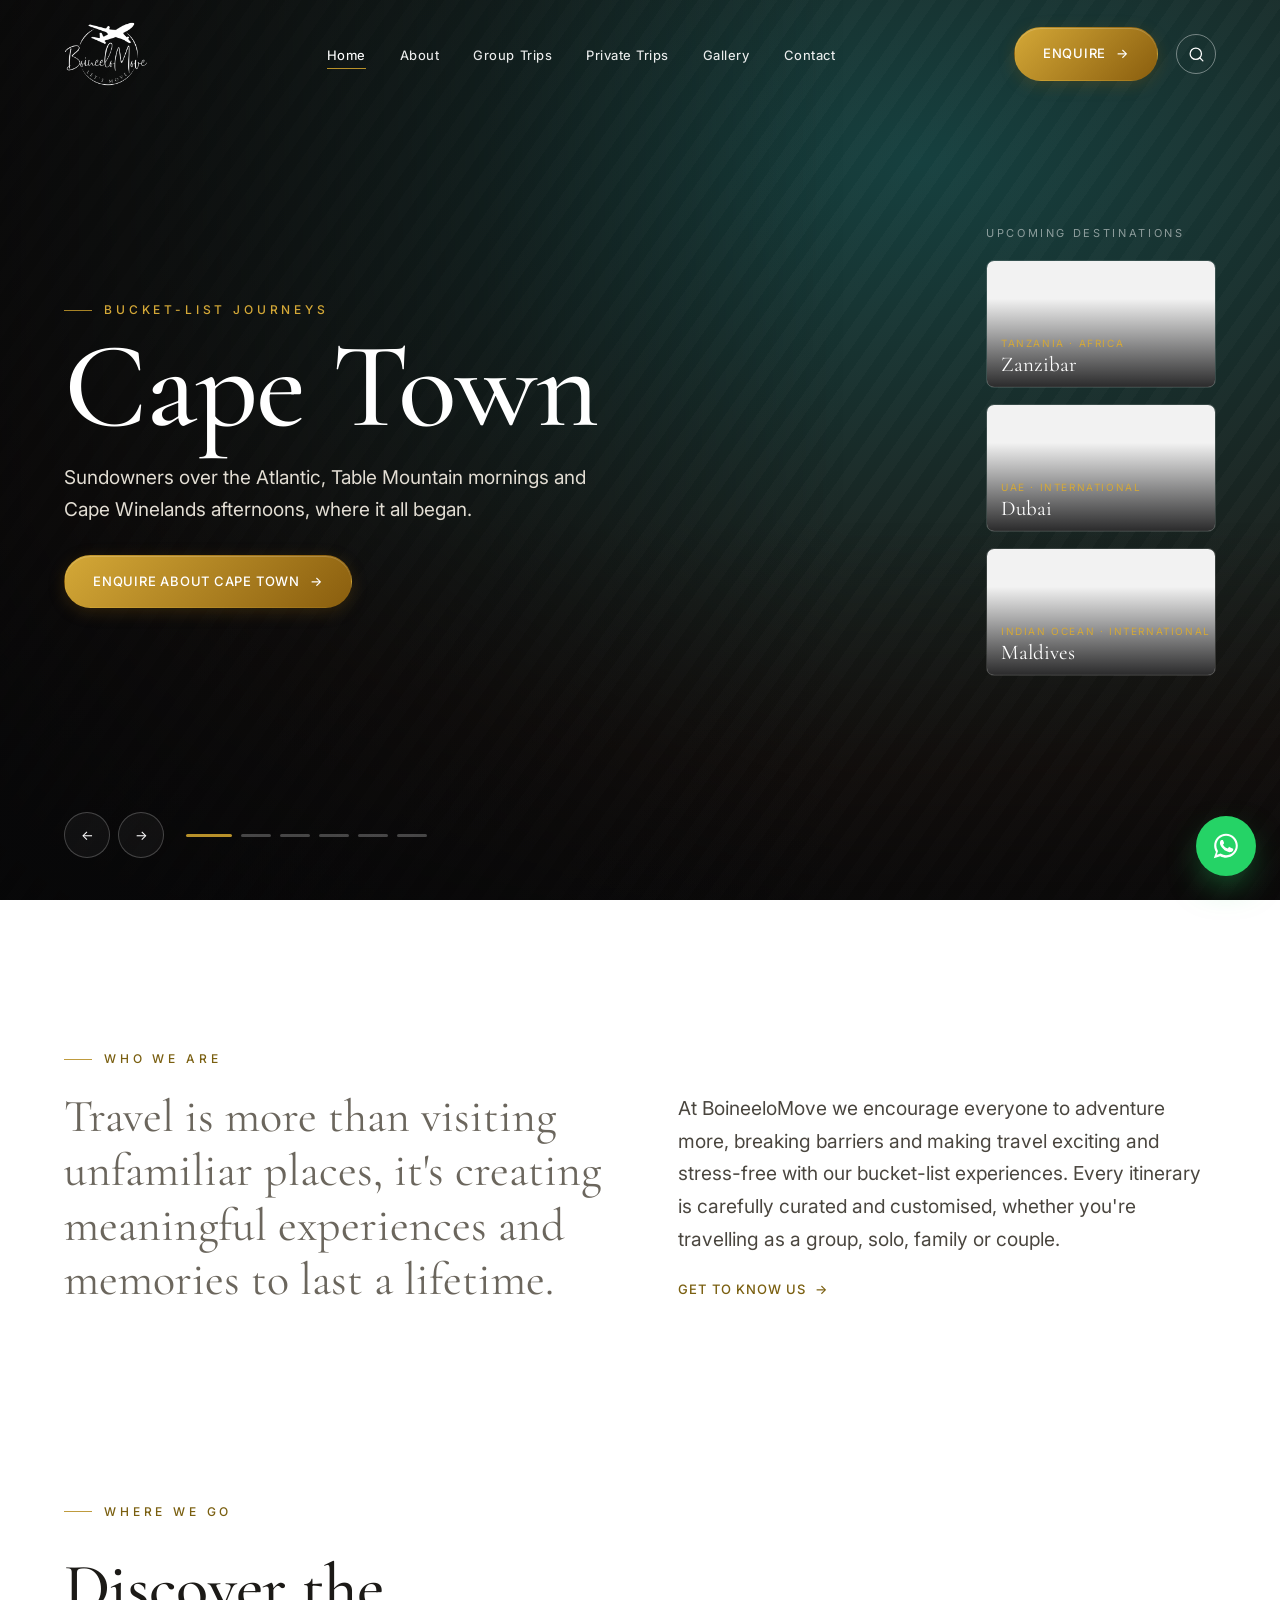
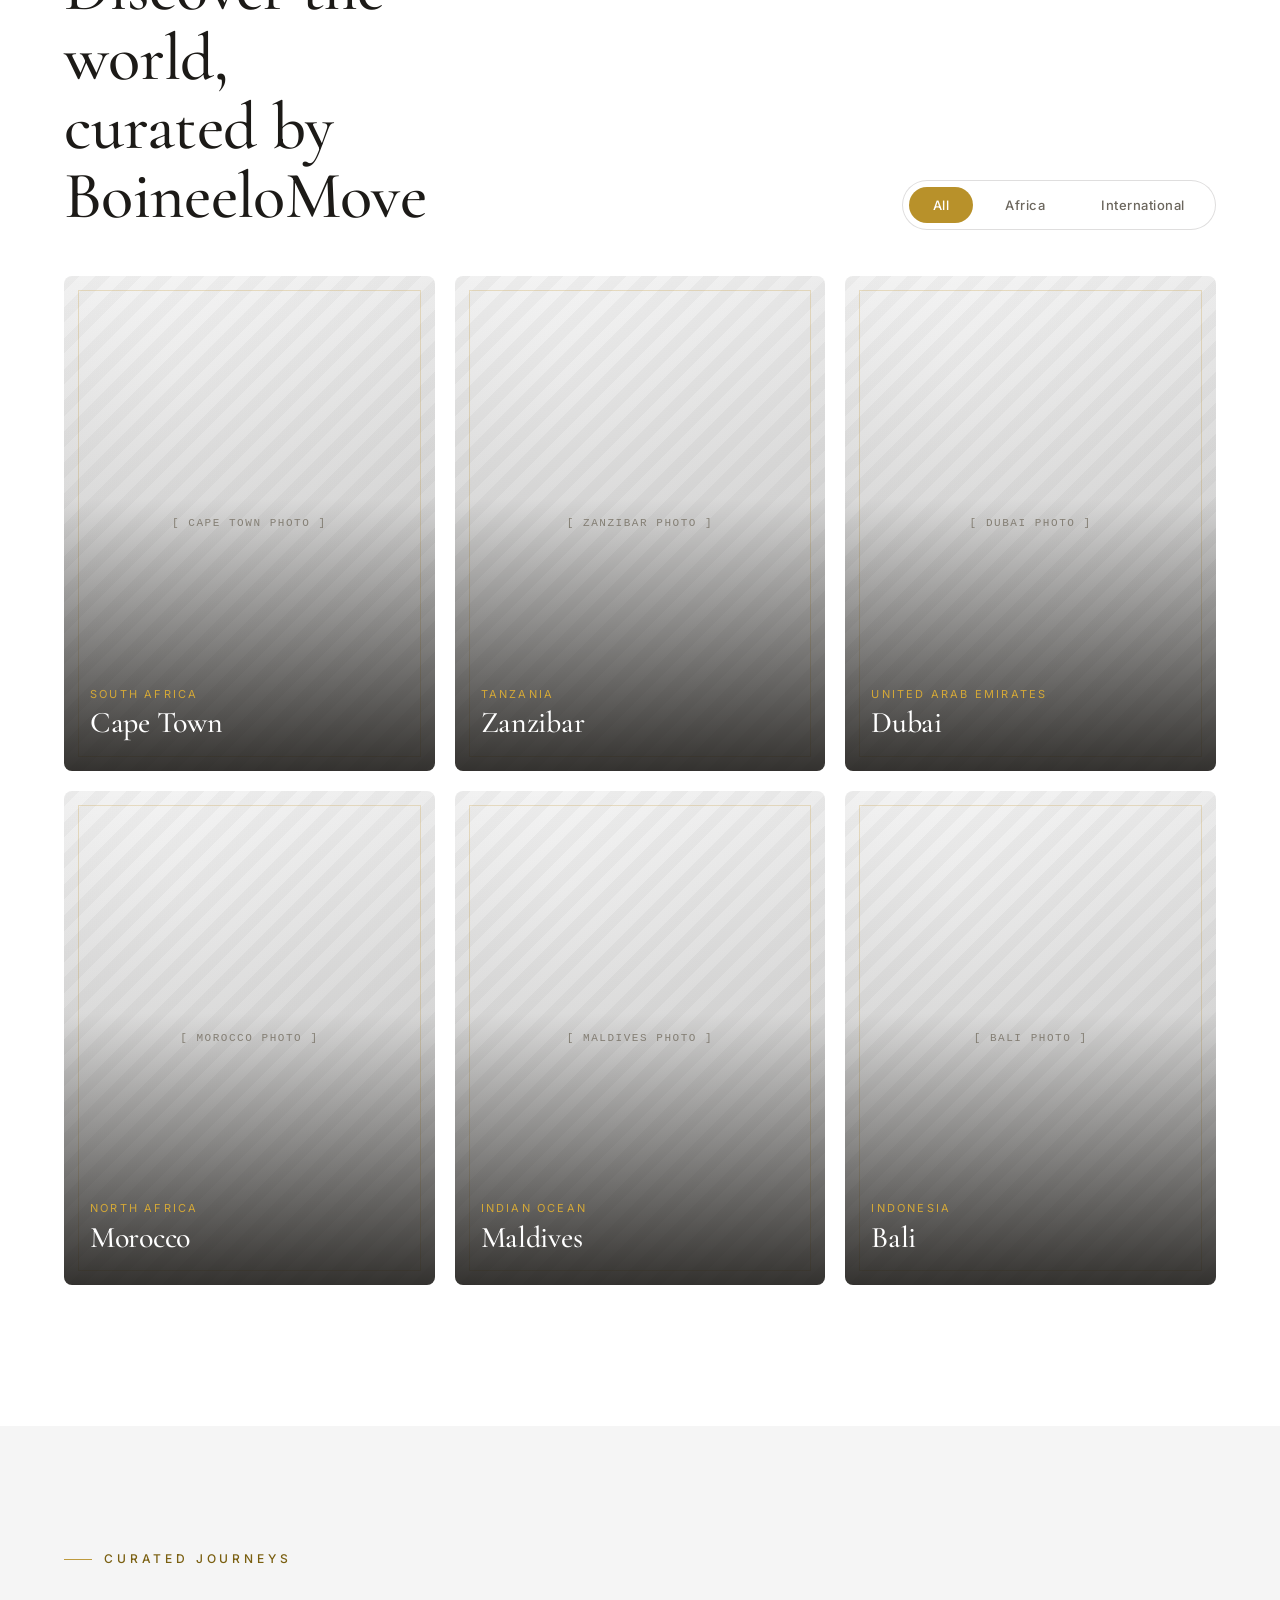
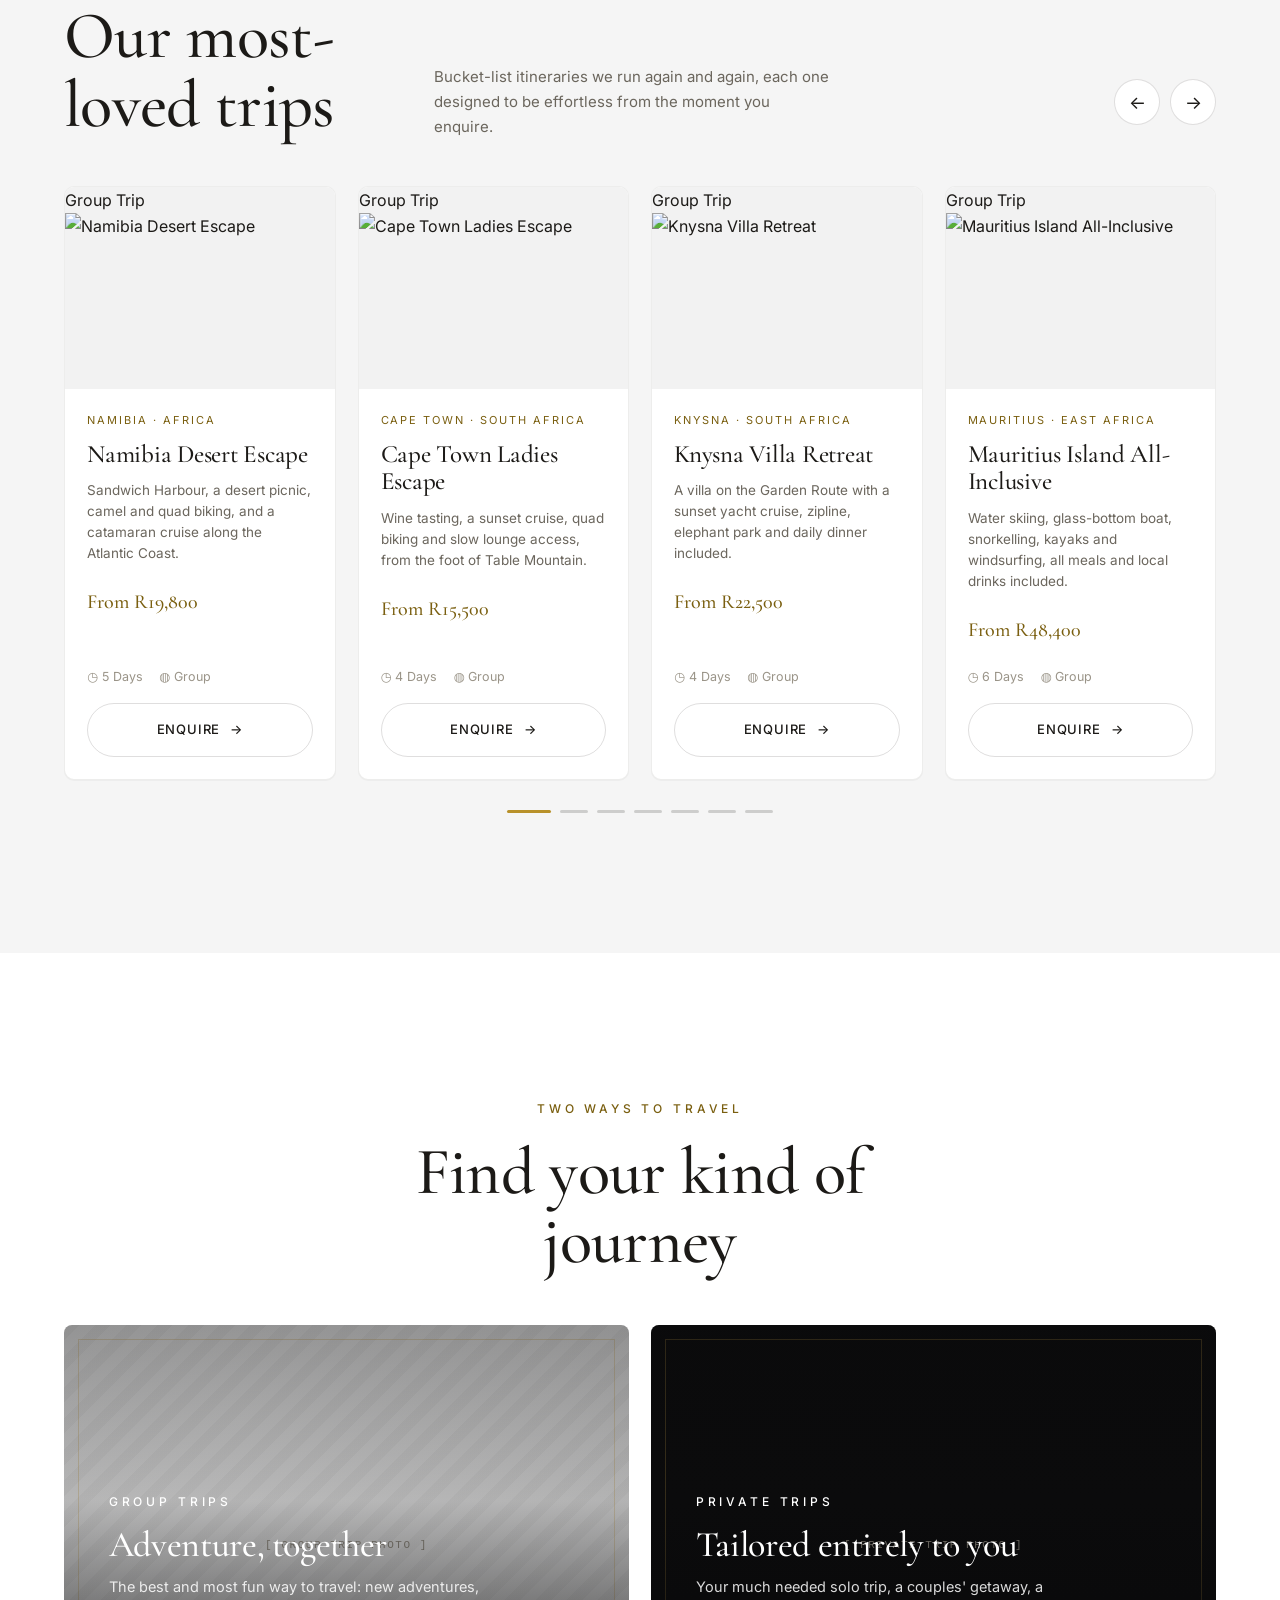
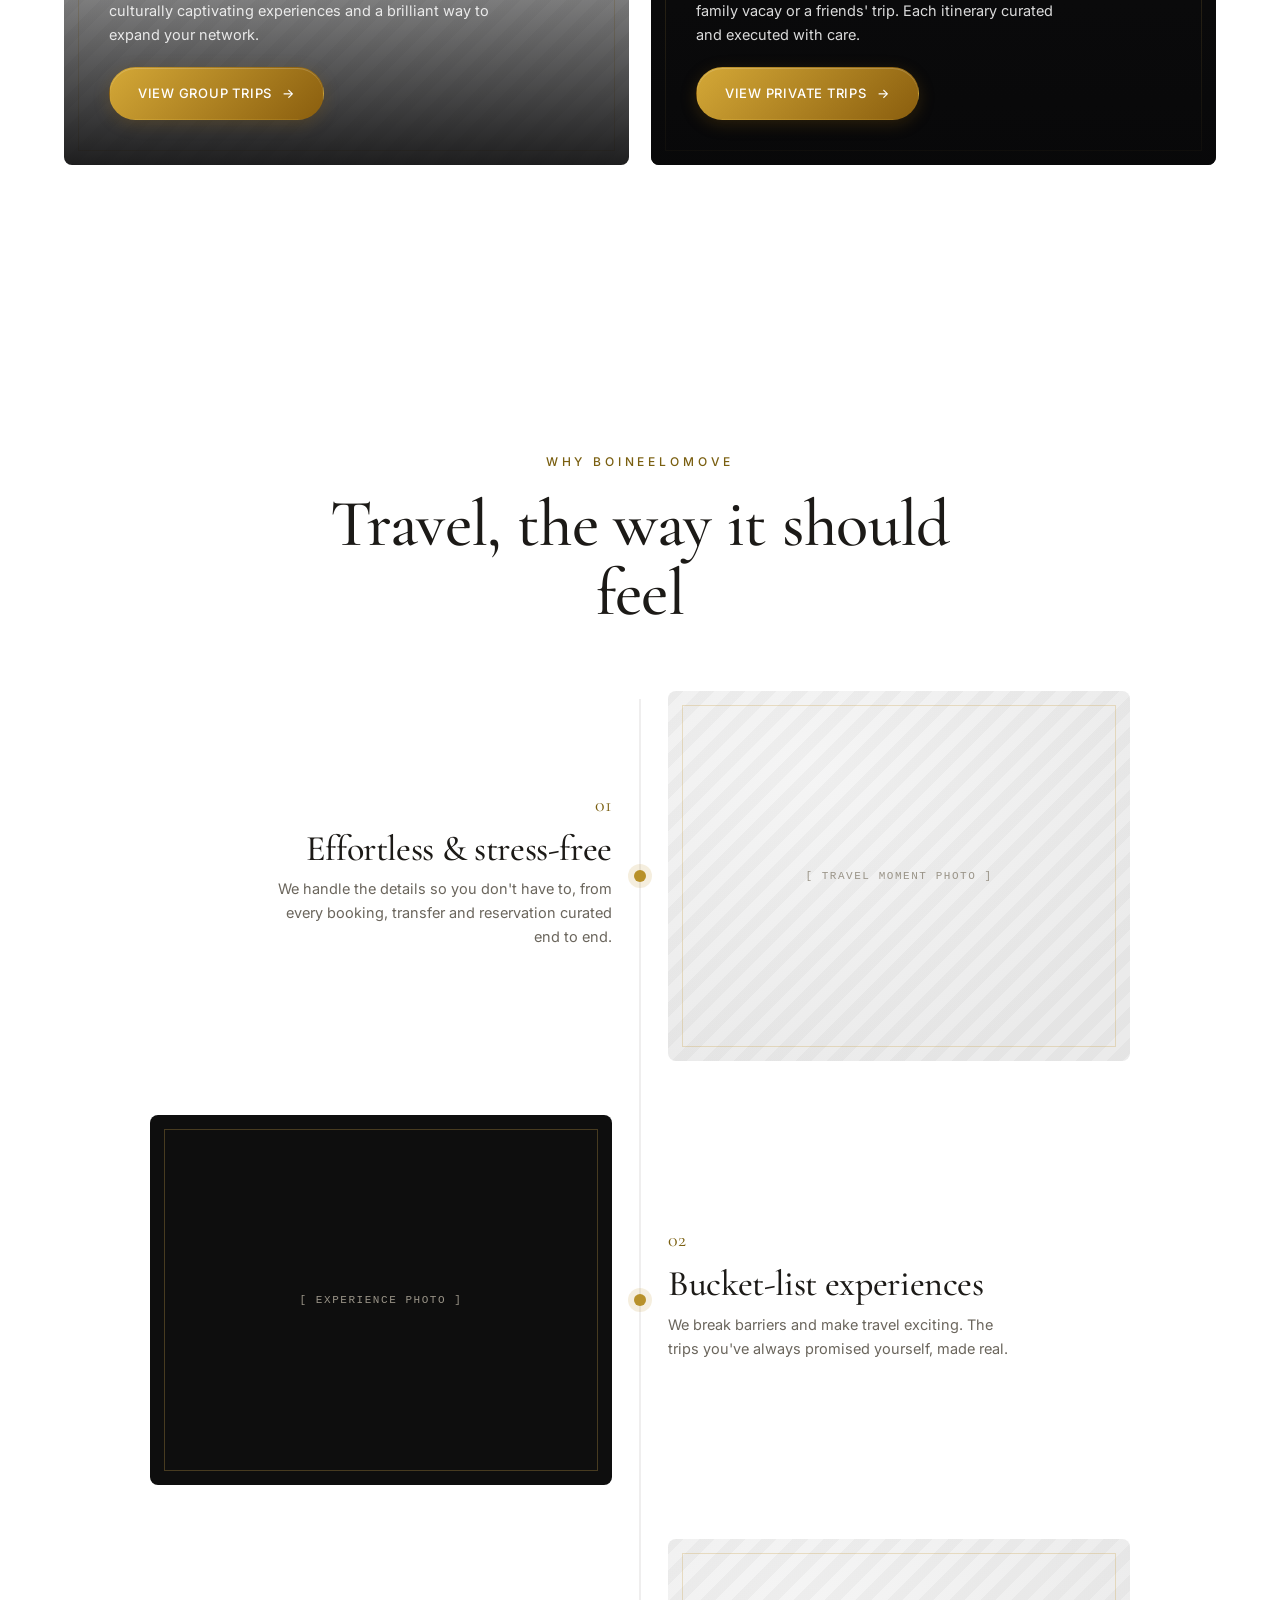
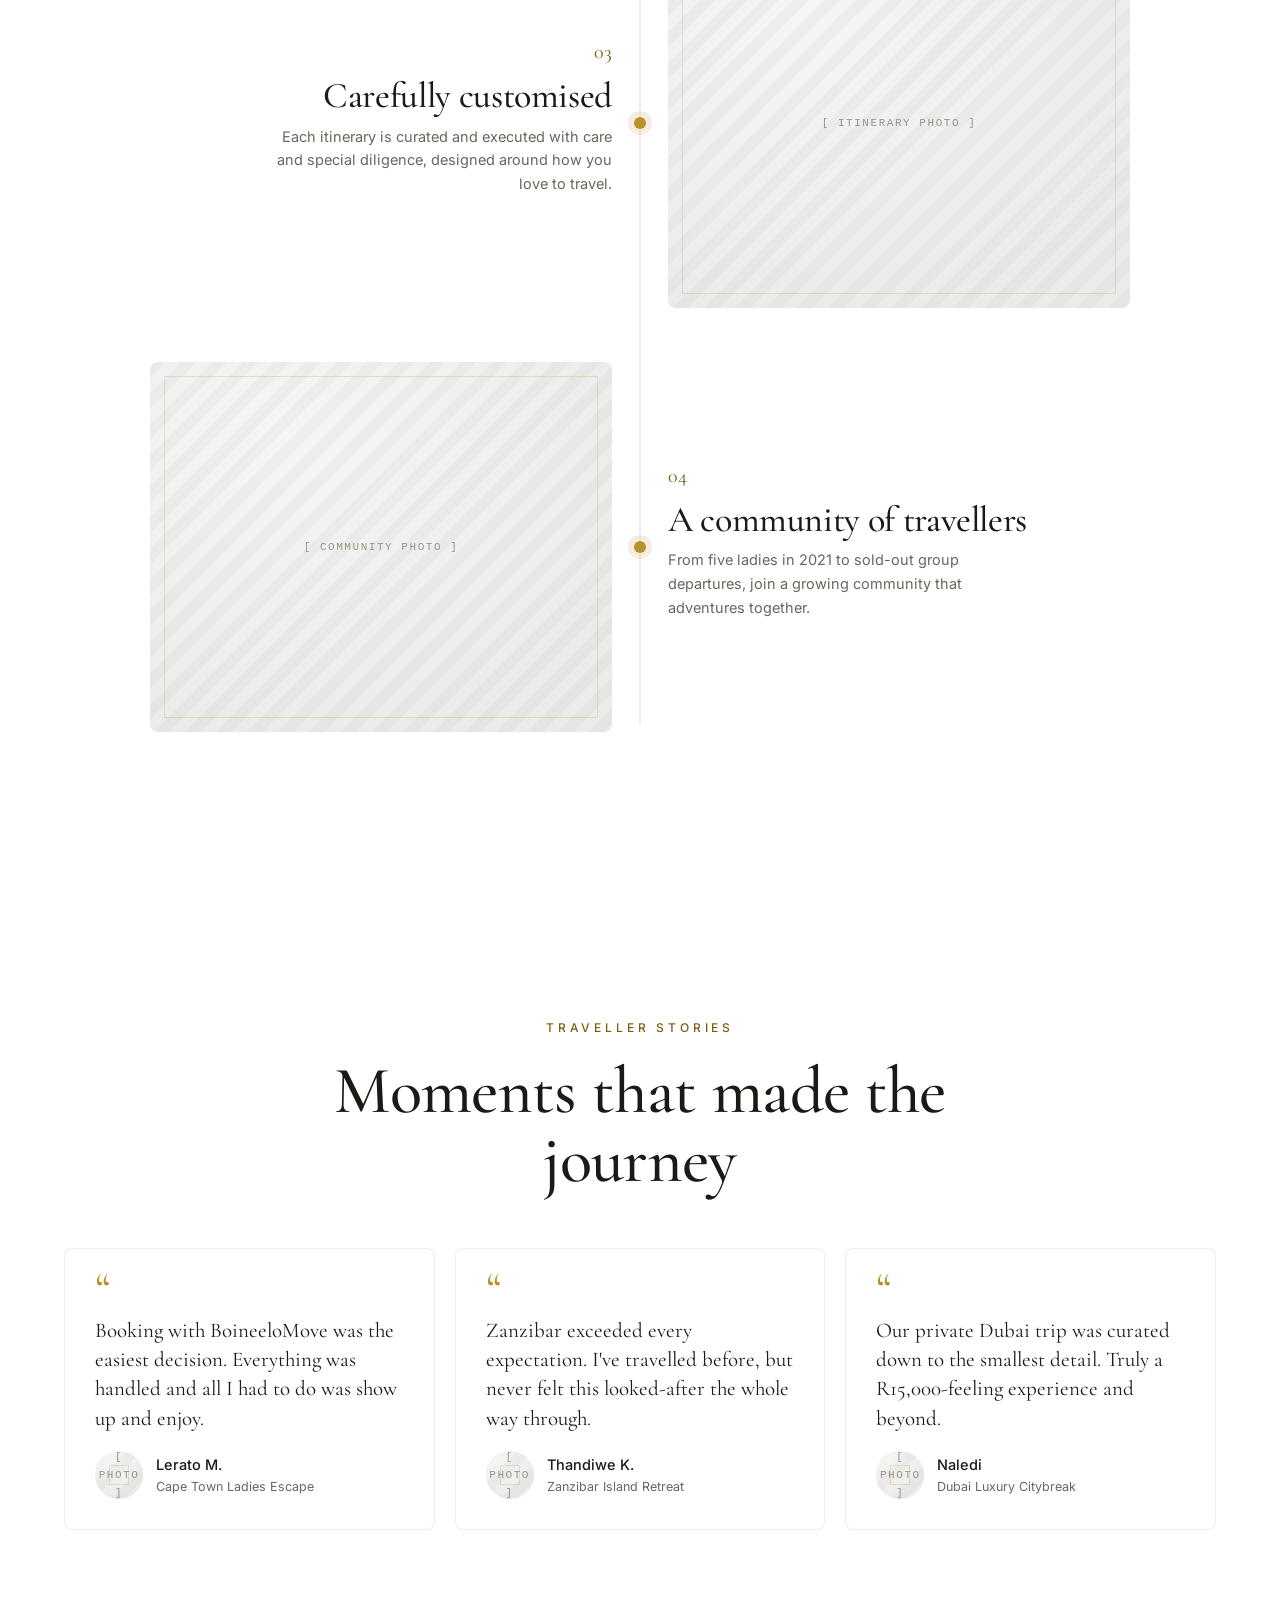
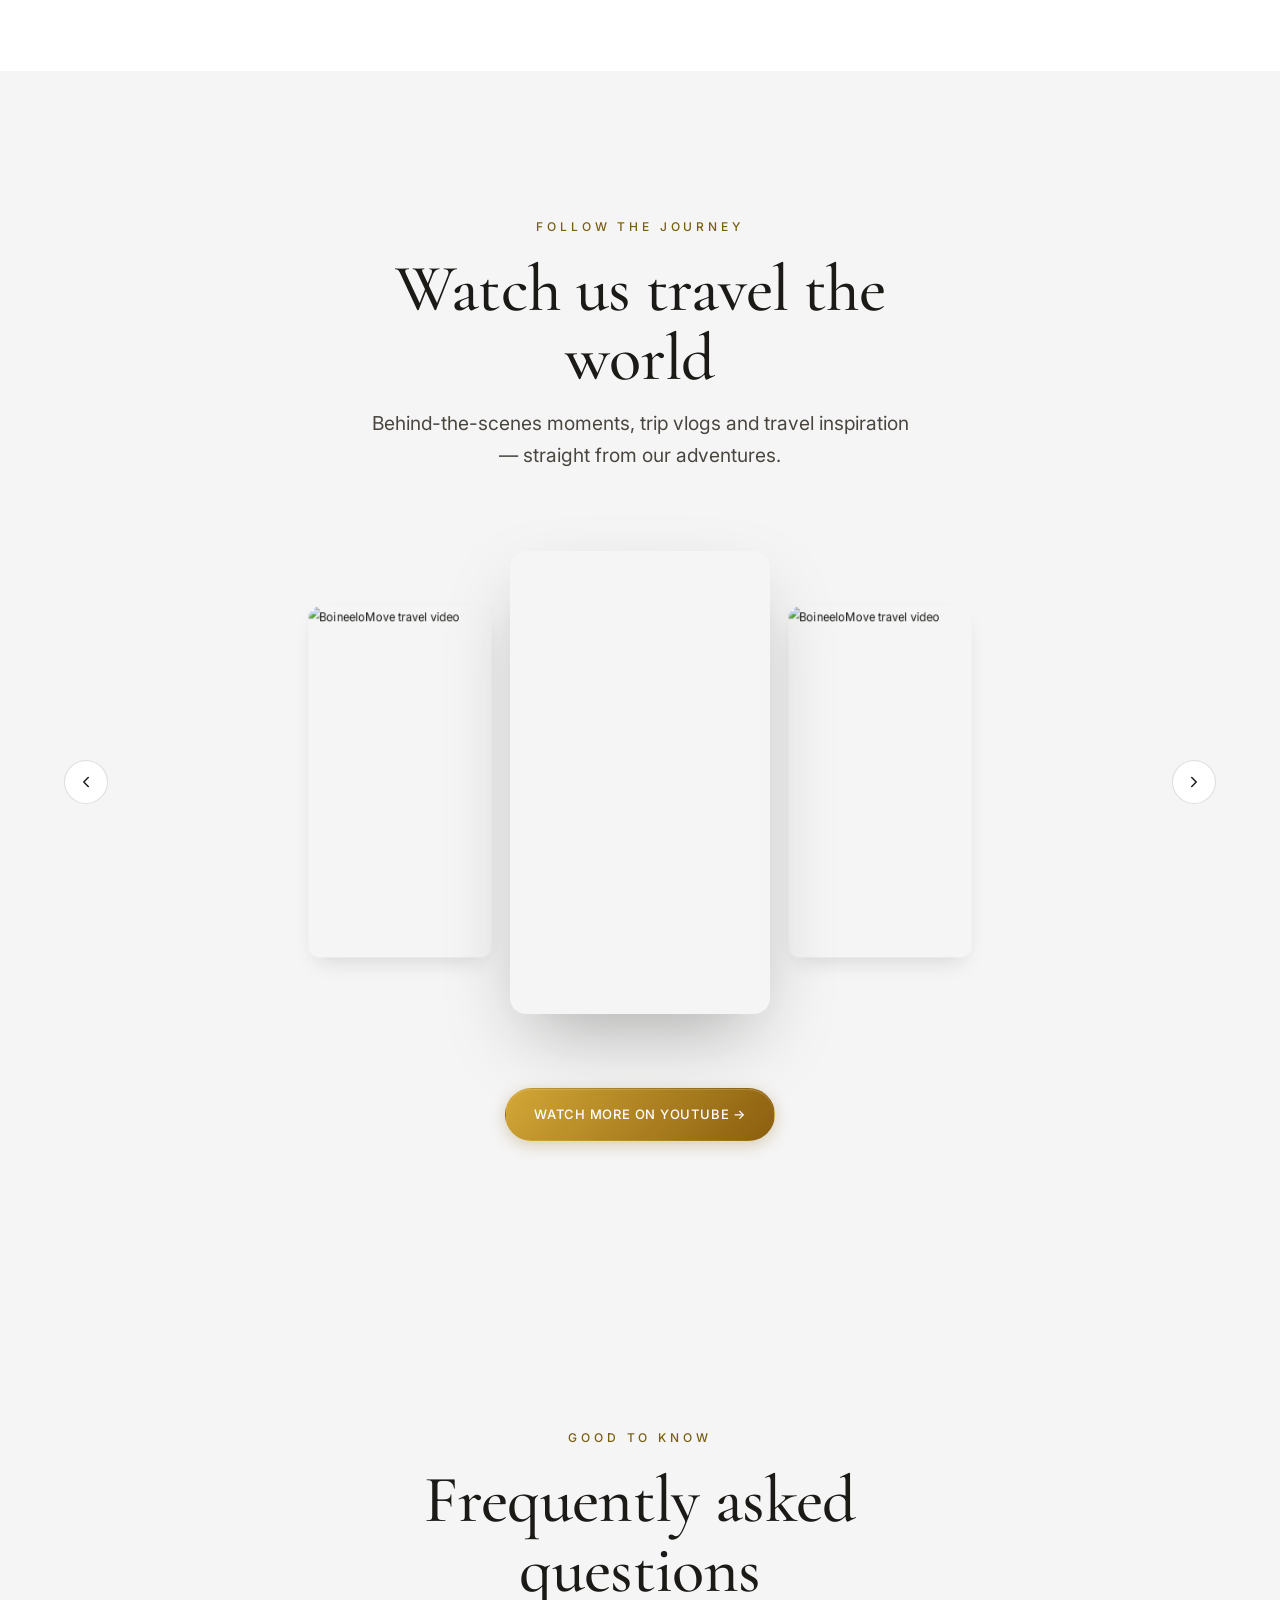
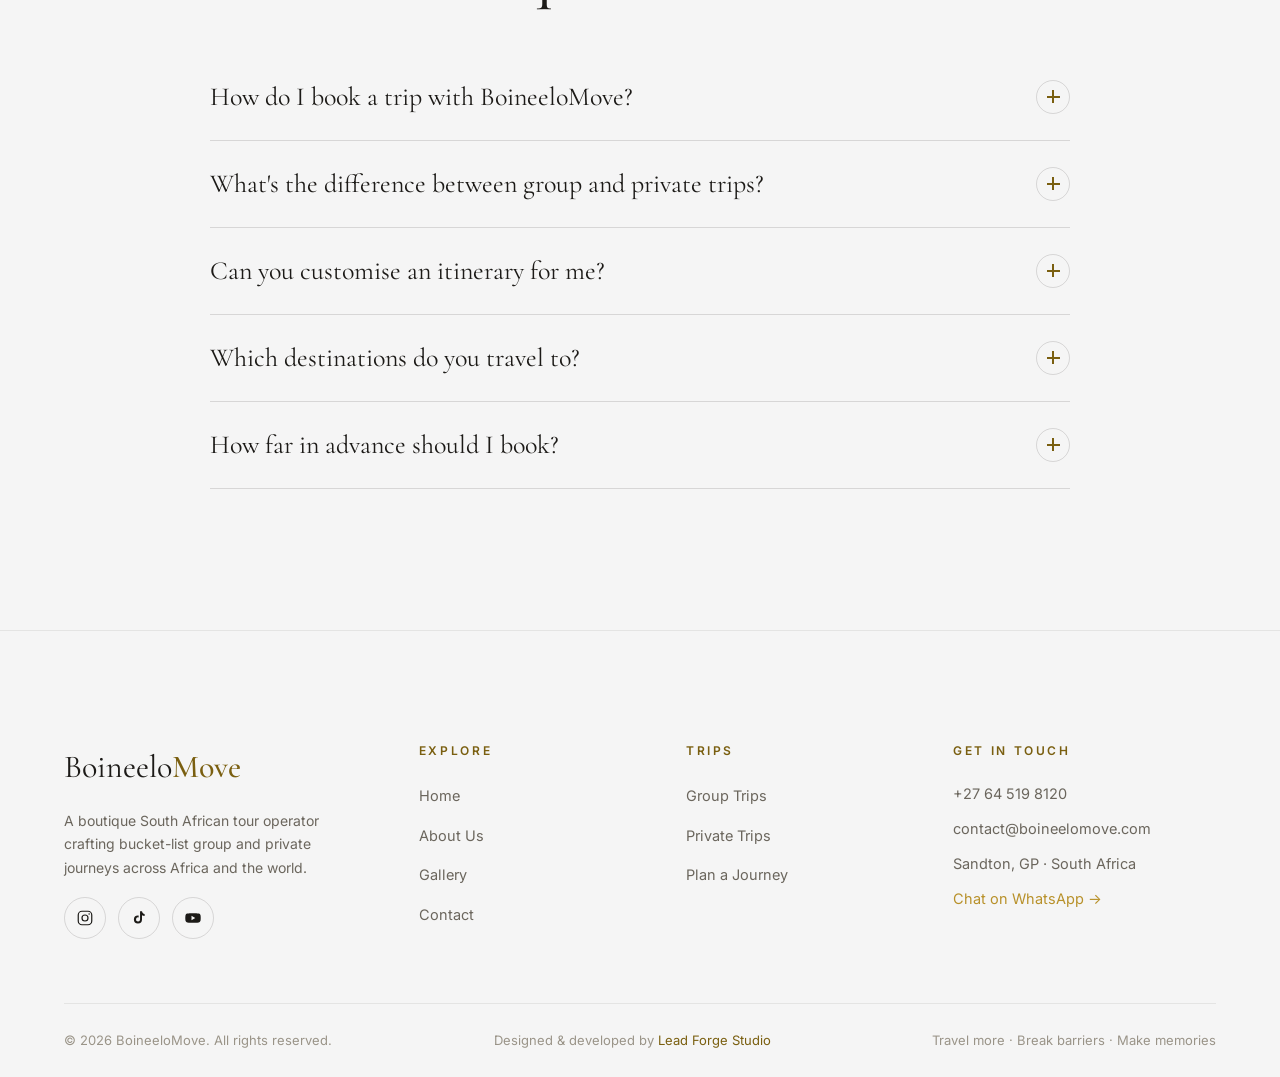
==== index.html @ 6091841f "Move Lead Forge Studio credit to center of footer" ====
<!DOCTYPE html>
<html lang="en">
<head>
<meta charset="UTF-8" />
<meta name="viewport" content="width=device-width, initial-scale=1.0" />
<title>BoineeloMove: Luxury Travel & Bucket-List Journeys</title>
<meta name="description" content="BoineeloMove is a boutique South African tour operator crafting cinematic group and private journeys across Africa and the world." />
<link rel="icon" type="image/png" href="uploads/gallery/imgi_1_Logo-removebg-preview-1.png" />
<link rel="preconnect" href="https://fonts.googleapis.com" />
<link rel="preconnect" href="https://fonts.gstatic.com" crossorigin />
<link href="https://fonts.googleapis.com/css2?family=Cormorant+Garamond:ital,wght@0,400;0,500;0,600;1,400&family=Inter:wght@400;450;500;600&display=swap" rel="stylesheet" />
<link rel="stylesheet" href="assets/site.css" />
<style>
/* ---------------- HERO (home only) ---------------- */
.hero{ position:relative; height:100svh; min-height:640px; overflow:hidden; }
.hero__slides{ position:absolute; inset:0; }
.hslide{ position:absolute; inset:0; opacity:0; visibility:hidden; transition:opacity 1.3s var(--ease), visibility 1.3s; }
.hslide.active{ opacity:1; visibility:visible; }
.hslide__bg{
  position:absolute; inset:0; transform:scale(1.04);
  background-image:
    repeating-linear-gradient(125deg, rgba(255,255,255,.018) 0 13px, transparent 13px 26px),
    radial-gradient(130% 110% at 72% 18%, var(--g1) 0%, var(--g2) 62%, #0b0b0c 100%);
}
.hslide.active .hslide__bg{ animation:kenburns 7s var(--ease) forwards; }
.hslide__photo{ position:absolute; inset:0; width:100%; height:100%; object-fit:cover; }
@keyframes kenburns{ from{ transform:scale(1.12) translate(2%, -1%);} to{ transform:scale(1.0) translate(0,0);} }
.hslide::after{ content:""; position:absolute; inset:0;
  background:linear-gradient(90deg, rgba(7,7,8,.82) 0%, rgba(7,7,8,.42) 38%, transparent 66%),
             linear-gradient(to top, rgba(7,7,8,.7) 0%, transparent 42%); }
.hslide__note{ position:absolute; left:var(--gutter); bottom:104px; z-index:3; font-family:"SF Mono",ui-monospace,Menlo,monospace; font-size:10.5px; letter-spacing:.16em; text-transform:uppercase; color:rgba(255,255,255,.32); }
.hslide__note::before{ content:"◦ "; color:var(--gold); }

.hero__content{ position:absolute; inset:0; z-index:4; display:flex; align-items:center; pointer-events:none; }
.htext{ max-width:660px; }
.hslide .htext > *{ opacity:1; transform:none; }
@media (prefers-reduced-motion:no-preference){
  .hslide.active .htext > *{ opacity:0; transform:translateY(26px); animation:hrise .9s var(--ease) forwards; }
  .hslide.active .htext > *:nth-child(1){ animation-delay:.35s; }
  .hslide.active .htext > *:nth-child(2){ animation-delay:.48s; }
  .hslide.active .htext > *:nth-child(3){ animation-delay:.62s; }
  .hslide.active .htext > *:nth-child(4){ animation-delay:.78s; }
}
@keyframes hrise{ from{ opacity:0; transform:translateY(26px);} to{ opacity:1; transform:none; } }
.hero .eyebrow{ color:var(--gold-2); }
.htext h1{ font-size:clamp(56px,9.5vw,138px); line-height:.94; margin:10px 0 18px; color:#fff; }
.htext .region{ color:var(--gold); }
.htext p{ font-size:clamp(16px,1.5vw,19px); color:#e2ddd3; max-width:46ch; margin-bottom:30px; }
.htext .btn{ pointer-events:auto; }

/* preview cards */
.hero__rail{ position:absolute; right:var(--gutter); top:50%; transform:translateY(-50%); z-index:5; display:flex; flex-direction:column; gap:16px; width:230px; }
.hero__rail-label{ font-size:11px; letter-spacing:.24em; text-transform:uppercase; color:rgba(255,255,255,.5); margin-bottom:2px; }
.hpreview{ position:relative; height:128px; border-radius:8px; overflow:hidden; cursor:pointer; border:1px solid rgba(255,255,255,.14); transition:transform .5s var(--ease), border-color .5s; }
.hpreview:hover{ transform:scale(1.03); border-color:var(--gold); }
.hpreview .frame{ position:absolute; inset:0; }
.hpreview::after{ content:""; position:absolute; inset:0; background:linear-gradient(to top, rgba(8,8,9,.85), transparent 70%); }
.hpreview__body{ position:absolute; left:14px; bottom:12px; z-index:2; }
.hpreview__tag{ font-size:10px; letter-spacing:.16em; text-transform:uppercase; color:var(--gold-2); }
.hpreview__name{ font-family:var(--serif); font-size:21px; line-height:1; margin-top:3px; color:#fff; }
.hpreview.pop{ animation:pop .6s var(--ease); }
@keyframes pop{ from{ opacity:.2; transform:translateX(16px) scale(.97);} to{ opacity:1; transform:none;} }

/* hero controls */
.hero__nav{ position:absolute; left:var(--gutter); bottom:42px; z-index:6; display:flex; align-items:center; gap:22px; }
.hdots{ display:flex; gap:9px; }
.hdot{ width:30px; height:3px; border-radius:3px; border:0; background:rgba(255,255,255,.25); cursor:pointer; transition:.4s var(--ease); padding:0; }
.hdot.active{ background:var(--gold); width:46px; }
.harrows{ display:flex; gap:8px; }
.harrow{ width:46px; height:46px; border-radius:50%; border:1px solid rgba(255,255,255,.22); background:rgba(255,255,255,.04); color:#fff; display:grid; place-items:center; transition:.35s var(--ease); }
.harrow:hover{ background:var(--gold); border-color:var(--gold); color:#0c0c0d; }
.hscroll{ position:absolute; right:var(--gutter); bottom:46px; z-index:6; writing-mode:vertical-rl; font-size:11px; letter-spacing:.2em; text-transform:uppercase; color:rgba(255,255,255,.5); display:flex; align-items:center; gap:14px; }
.hscroll::after{ content:""; width:1px; height:46px; background:linear-gradient(var(--gold),transparent); }

@media (max-width:900px){
  .hero__rail{ display:none; }
  .hscroll{ display:none; }
}

/* ---------------- intro ---------------- */
.intro{ display:grid; grid-template-columns:1fr 1fr; gap:clamp(32px,6vw,90px); align-items:center; }
.intro__big{ font-size:clamp(30px,3.6vw,46px); line-height:1.18; }
.intro__big .gold{ color:var(--gold); font-style:italic; }

/* split */
.split{ display:grid; grid-template-columns:1fr 1fr; gap:22px; }
.split__panel{ position:relative; border-radius:8px; overflow:hidden; min-height:440px; display:flex; align-items:flex-end; padding:clamp(28px,3.5vw,46px); }
.split__panel .frame{ position:absolute; inset:0; }
.split__panel .frame img{ transition:transform 1.1s var(--ease); }
.split__panel:hover .frame img{ transform:scale(1.05); }
.split__panel::after{ content:""; position:absolute; inset:0; background:linear-gradient(to top, rgba(8,8,9,.9) 0%, rgba(8,8,9,.25) 60%, rgba(8,8,9,.4) 100%); }
.split__body{ position:relative; z-index:2; max-width:38ch; }
.split__body .eyebrow{ margin-bottom:14px; color:var(--gold-2); }
.split__body h3{ margin-bottom:12px; color:#fff; }
.split__body p{ font-size:14.5px; margin-bottom:20px; color:rgba(255,255,255,.85); }

/* section heading helper */
.shead{ display:flex; justify-content:space-between; align-items:flex-end; gap:30px; margin-bottom:46px; flex-wrap:wrap; }
.shead__l{ max-width:34ch; }
.shead .eyebrow{ margin-bottom:16px; }
.shead p{ font-size:15px; margin:0; }

/* insta banner */
.insta{ position:relative; overflow:hidden; text-align:center; padding-block:clamp(70px,10vw,120px); }
.insta__bg{ position:absolute; inset:0; background:radial-gradient(120% 130% at 50% 0%, #ffffff 0%, var(--bg-2) 60%); }
.insta .wrap{ position:relative; z-index:2; }

/* Why us, clean white section */
[data-screen-label="Home / Why us"]{
  background:#ffffff !important;
}

/* Stats row */
.stats-row{
  display:grid;
  grid-template-columns: 1fr auto 1fr auto 1fr auto 1fr;
  align-items:center;
  gap:0;
  max-width:860px;
  margin:0 auto 80px;
  padding:48px 40px;
  background:#fff;
  border:1px solid rgba(28,26,23,.08);
  border-radius:4px;
  box-shadow:0 8px 48px -16px rgba(28,26,23,.08);
}
.stat-item{
  text-align:center;
  padding:8px 24px;
  transition:transform .3s ease;
}
.stat-item:hover{ transform:translateY(-3px); }
.stat-num{
  font-family:var(--serif);
  font-size:clamp(2.4rem,4vw,3.6rem);
  font-weight:400;
  line-height:1;
  color:var(--text);
  letter-spacing:-.02em;
}
.stat-plus{
  font-size:.6em;
  color:var(--gold);
  vertical-align:super;
  line-height:0;
}
.stat-label{
  margin-top:10px;
  font-size:.72rem;
  letter-spacing:.12em;
  text-transform:uppercase;
  color:var(--muted);
  font-weight:500;
}
.stat-divider{
  width:1px;
  height:52px;
  background:linear-gradient(to bottom, transparent, rgba(28,26,23,.14), transparent);
}
@media(max-width:640px){
  .stats-row{
    grid-template-columns:1fr 1fr;
    gap:0;
    padding:32px 24px;
  }
  .stat-divider{ display:none; }
  .stat-item{
    padding:24px 16px;
    border-bottom:1px solid rgba(28,26,23,.07);
  }
  .stat-item:nth-child(odd){ border-right:1px solid rgba(28,26,23,.07); }
  .stat-item:nth-last-child(-n+2){ border-bottom:none; }
}
</style>
</head>
<body>

<!-- ===================== NAV ===================== -->
<nav class="nav" data-screen-label="Home / Nav">
  <a href="index.html" class="nav__logo" aria-label="BoineeloMove home">
    <img src="uploads/gallery/imgi_1_Logo-removebg-preview-1.png" alt="BoineeloMove" onerror="this.style.display='none'; this.nextElementSibling.style.display='inline';" />
    <span class="mark" style="display:none;">Boineelo<b>Move</b></span>
  </a>
  <ul class="nav__links">
    <li><a href="index.html" aria-current="page">Home</a></li>
    <li><a href="about.html">About</a></li>
    <li><a href="group-trips.html">Group Trips</a></li>
    <li><a href="private-trips.html">Private Trips</a></li>
    <li><a href="gallery.html">Gallery</a></li>
    <li><a href="contact.html">Contact</a></li>
  </ul>
  <div class="nav__right">
    <a href="contact.html" class="btn btn-gold">Enquire <span class="arrow">→</span></a>
    <button class="nav__search" id="nav-search-btn" aria-label="Search destinations">
      <svg viewBox="0 0 24 24" fill="none" stroke="currentColor" stroke-width="1.8" stroke-linecap="round" stroke-linejoin="round"><circle cx="11" cy="11" r="8"/><line x1="21" y1="21" x2="16.65" y2="16.65"/></svg>
    </button>
    <button class="nav__burger" aria-label="Open menu"><span></span><span></span><span></span></button>
  </div>
</nav>

<!-- mobile drawer -->
<div class="drawer">
  <button class="drawer__close" aria-label="Close menu">✕</button>
  <a href="index.html">Home</a>
  <a href="about.html">About</a>
  <a href="group-trips.html">Group Trips</a>
  <a href="private-trips.html">Private Trips</a>
  <a href="gallery.html">Gallery</a>
  <a href="contact.html">Contact</a>
  <div class="drawer__contact">
    <span>+27 64 519 8120</span>
    <span>contact@boineelomove.com</span>
    <span>Sandton, GP · South Africa</span>
  </div>
</div>

<!-- ===================== HERO ===================== -->
<section class="hero" data-hero data-screen-label="Home / Hero slideshow">
  <div class="hero__slides">
    <div class="hslide active" data-name="Cape Town" data-photo="cape-town" data-region="South Africa · Africa" style="--g1:#16403f; --g2:#1a1410;">
      <div class="hslide__bg"></div>
            <div class="hero__content"><div class="wrap" style="width:100%;"><div class="htext">
        <span class="eyebrow">Bucket-list journeys</span>
        <h1 class="display">Cape Town</h1>
        <p>Sundowners over the Atlantic, Table Mountain mornings and Cape Winelands afternoons, where it all began.</p>
        <a href="contact.html" class="btn btn-gold">Enquire about Cape Town <span class="arrow">→</span></a>
      </div></div></div>
    </div>
    <div class="hslide" data-name="Zanzibar" data-photo="zanzibar" data-img-pos="center center" data-region="Tanzania · Africa" style="--g1:#0f3a47; --g2:#211a11;">
      <div class="hslide__bg"></div>
            <div class="hero__content"><div class="wrap" style="width:100%;"><div class="htext">
        <span class="eyebrow">Bucket-list journeys</span>
        <h1 class="display">Zanzibar</h1>
        <p>Spice markets, turquoise shallows and barefoot luxury on Tanzania's legendary Spice Island.</p>
        <a href="contact.html" class="btn btn-gold">Enquire about Zanzibar <span class="arrow">→</span></a>
      </div></div></div>
    </div>
    <div class="hslide" data-name="Dubai" data-photo="dubai" data-region="UAE · International" style="--g1:#3a2a12; --g2:#13110d;">
      <div class="hslide__bg"></div>
            <div class="hero__content"><div class="wrap" style="width:100%;"><div class="htext">
        <span class="eyebrow">Bucket-list journeys</span>
        <h1 class="display">Dubai</h1>
        <p>Skyline suites, golden-hour desert safaris and effortless fine dining, tailored entirely to you.</p>
        <a href="contact.html" class="btn btn-gold">Enquire about Dubai <span class="arrow">→</span></a>
      </div></div></div>
    </div>
    <div class="hslide" data-name="Maldives" data-photo="maldives" data-region="Indian Ocean · International" style="--g1:#0c3148; --g2:#15120f;">
      <div class="hslide__bg"></div>
            <div class="hero__content"><div class="wrap" style="width:100%;"><div class="htext">
        <span class="eyebrow">Bucket-list journeys</span>
        <h1 class="display">Maldives</h1>
        <p>Overwater villas, glass-clear lagoons and reefs that feel like another world entirely.</p>
        <a href="contact.html" class="btn btn-gold">Enquire about Maldives <span class="arrow">→</span></a>
      </div></div></div>
    </div>
    <div class="hslide" data-name="Morocco" data-photo="morocco" data-region="North Africa · Africa" style="--g1:#3d2013; --g2:#17110e;">
      <div class="hslide__bg"></div>
            <div class="hero__content"><div class="wrap" style="width:100%;"><div class="htext">
        <span class="eyebrow">Bucket-list journeys</span>
        <h1 class="display">Morocco</h1>
        <p>Marrakech medinas, riads at dusk and a night beneath the stars in the Sahara.</p>
        <a href="contact.html" class="btn btn-gold">Enquire about Morocco <span class="arrow">→</span></a>
      </div></div></div>
    </div>
    <div class="hslide" data-name="Bali" data-photo="bali" data-region="Indonesia · International" style="--g1:#163a24; --g2:#14120e;">
      <div class="hslide__bg"></div>
            <div class="hero__content"><div class="wrap" style="width:100%;"><div class="htext">
        <span class="eyebrow">Bucket-list journeys</span>
        <h1 class="display">Bali</h1>
        <p>Rice-terrace villas, temple mornings and slow, soulful days designed around you.</p>
        <a href="contact.html" class="btn btn-gold">Enquire about Bali <span class="arrow">→</span></a>
      </div></div></div>
    </div>
  </div>

  <!-- right rail preview cards -->
  <aside class="hero__rail">
    <div class="hero__rail-label">Upcoming destinations</div>
    <article class="hpreview"><div class="frame is-empty" data-label="[ PHOTO ]"></div><div class="hpreview__body"><div class="hpreview__tag"></div><div class="hpreview__name"></div></div></article>
    <article class="hpreview"><div class="frame is-empty" data-label="[ PHOTO ]"></div><div class="hpreview__body"><div class="hpreview__tag"></div><div class="hpreview__name"></div></div></article>
    <article class="hpreview"><div class="frame is-empty" data-label="[ PHOTO ]"></div><div class="hpreview__body"><div class="hpreview__tag"></div><div class="hpreview__name"></div></div></article>
  </aside>

  <div class="hero__nav">
    <div class="harrows">
      <button class="harrow" data-hprev aria-label="Previous">←</button>
      <button class="harrow" data-hnext aria-label="Next">→</button>
    </div>
    <div class="hdots">
      <button class="hdot active" aria-label="Slide 1"></button>
      <button class="hdot" aria-label="Slide 2"></button>
      <button class="hdot" aria-label="Slide 3"></button>
      <button class="hdot" aria-label="Slide 4"></button>
      <button class="hdot" aria-label="Slide 5"></button>
      <button class="hdot" aria-label="Slide 6"></button>
    </div>
  </div>

</section>

<!-- ===================== INTRO ===================== -->
<section class="section-pad" data-screen-label="Home / Intro">
  <div class="wrap">
    <div class="intro">
      <div class="reveal">
        <span class="eyebrow">Who we are</span>
        <p class="intro__big serif" style="margin-top:20px;">Travel is more than visiting unfamiliar places, it's creating meaningful experiences and memories to last a lifetime.</p>
      </div>
      <div class="reveal" data-d="1">
        <p class="lead">At BoineeloMove we encourage everyone to adventure more, breaking barriers and making travel exciting and stress-free with our bucket-list experiences. Every itinerary is carefully curated and customised, whether you're travelling as a group, solo, family or couple.</p>
        <a href="about.html" class="link-gold">Get to know us <span class="arrow">→</span></a>
      </div>
    </div>


  </div>
</section>

<!-- ===================== FEATURED DESTINATIONS ===================== -->
<section class="section-pad" style="padding-top:0;" data-screen-label="Home / Destinations">
  <div class="wrap">
    <div class="shead reveal">
      <div class="shead__l">
        <span class="eyebrow">Where we go</span>
        <h2 class="h2" style="margin-top:16px;">Discover the world,<br />curated by BoineeloMove</h2>
      </div>
      <div class="tabs" data-filter-group data-filter-target="#dest-grid">
        <button class="tab active" data-filter="all">All</button>
        <button class="tab" data-filter="africa">Africa</button>
        <button class="tab" data-filter="international">International</button>
      </div>
    </div>

    <div class="dest-grid" id="dest-grid">
      <article class="dest-card reveal" data-cat="africa">
        <div class="frame" data-label="[ CAPE TOWN PHOTO ]"><img src="uploads/gallery/IMG_4542-e18c4a1c.jpeg" alt="Cape Town" loading="lazy" style="object-position:center 25%;" /></div>
        <div class="dest-card__body"><div class="dest-card__tag">South Africa</div><h3 class="dest-card__name">Cape Town</h3><div class="dest-card__meta">Table Mountain · Winelands · Coastline</div></div>
      </article>
      <article class="dest-card reveal" data-d="1" data-cat="africa">
        <div class="frame" data-label="[ ZANZIBAR PHOTO ]"><img src="uploads/gallery/091BEC7F-A0DA-4F9F-ABEC-3507333D005E-scaled-748a3996.jpeg" alt="Zanzibar" loading="lazy" style="object-position:center 30%;" /></div>
        <div class="dest-card__body"><div class="dest-card__tag">Tanzania</div><h3 class="dest-card__name">Zanzibar</h3><div class="dest-card__meta">Spice Island · Turquoise water</div></div>
      </article>
      <article class="dest-card reveal" data-d="2" data-cat="international">
        <div class="frame" data-label="[ DUBAI PHOTO ]"><img src="uploads/gallery/994183BC-8665-4715-B5C9-4E8F06BF5829-scaled-ebff25d7.jpeg" alt="Dubai" loading="lazy" style="object-position:center 20%;" /></div>
        <div class="dest-card__body"><div class="dest-card__tag">United Arab Emirates</div><h3 class="dest-card__name">Dubai</h3><div class="dest-card__meta">Skyline · Desert · Luxury</div></div>
      </article>
      <article class="dest-card reveal" data-cat="africa">
        <div class="frame" data-label="[ MOROCCO PHOTO ]"><img src="uploads/gallery/IMG_9918-2b1c25f7.jpeg" alt="Morocco" loading="lazy" style="object-position:center center;" /></div>
        <div class="dest-card__body"><div class="dest-card__tag">North Africa</div><h3 class="dest-card__name">Morocco</h3><div class="dest-card__meta">Marrakech · Sahara · Medinas</div></div>
      </article>
      <article class="dest-card reveal" data-d="1" data-cat="international">
        <div class="frame" data-label="[ MALDIVES PHOTO ]"><img src="uploads/gallery/AEB383AE-4610-4B8A-ADC6-8D38D64DE032-scaled-48bcc1dc.jpeg" alt="Maldives overwater villa" loading="lazy" style="object-position:center 25%;" /></div>
        <div class="dest-card__body"><div class="dest-card__tag">Indian Ocean</div><h3 class="dest-card__name">Maldives</h3><div class="dest-card__meta">Overwater villas · Reefs</div></div>
      </article>
      <article class="dest-card reveal" data-d="2" data-cat="international">
        <div class="frame" data-label="[ BALI PHOTO ]"><img src="uploads/gallery/AEF29701-4D41-4B6B-BF57-23E3CC5CEA85-scaled-bf1a364e.jpeg" alt="Bali" loading="lazy" style="object-position:center 20%;" /></div>
        <div class="dest-card__body"><div class="dest-card__tag">Indonesia</div><h3 class="dest-card__name">Bali</h3><div class="dest-card__meta">Temples · Rice terraces · Beaches</div></div>
      </article>
    </div>
  </div>
</section>

<!-- ===================== POPULAR TRIPS ===================== -->
<section class="section-pad" style="background:var(--bg-2); padding-top:clamp(64px,9vw,120px);" data-screen-label="Home / Popular trips">
  <div class="wrap">
    <div class="shead reveal">
      <div class="shead__l">
        <span class="eyebrow">Curated journeys</span>
        <h2 class="h2" style="margin-top:16px;">Our most-loved trips</h2>
      </div>
      <div style="display:flex; align-items:center; justify-content:space-between; gap:20px; flex-wrap:wrap; flex:1;">
        <p style="margin:0; max-width:44ch;">Bucket-list itineraries we run again and again, each one designed to be effortless from the moment you enquire.</p>
        <div style="display:flex; gap:10px; flex-shrink:0;">
          <button id="trips-prev" class="trips-nav-btn" aria-label="Previous trips">←</button>
          <button id="trips-next" class="trips-nav-btn" aria-label="Next trips">→</button>
        </div>
      </div>
    </div>

    <div class="trip-grid" id="home-trips-grid"></div>

    <div id="trips-dots" style="display:flex; justify-content:center; gap:9px; margin-top:30px;"></div>
  </div>
</section>

<style>
.trips-nav-btn{
  width:46px; height:46px; border-radius:50%;
  border:1px solid var(--line); background:var(--surface);
  color:var(--text); cursor:pointer; font-size:18px;
  display:grid; place-items:center;
  transition:.35s var(--ease);
}
.trips-nav-btn:hover{ background:var(--gold); border-color:var(--gold); color:#fff; }
.trips-dot{
  width:28px; height:3px; border-radius:3px; border:0;
  background:rgba(28,26,23,.18); cursor:pointer;
  padding:0; transition:.4s var(--ease);
}
.trips-dot.active{ background:var(--gold); width:44px; }
#home-trips-grid .trip-card__price{
  font-family:var(--serif); font-size:20px; color:var(--gold-deep);
  font-weight:500; margin:10px 0 2px;
}
#home-trips-grid .trip-card__price small{
  font-size:12px; color:var(--muted); font-weight:400;
}
#home-trips-grid .trip-badge--event{
  background:var(--gold) !important; color:#fff !important;
}
</style>

<script>
(function(){
  var TRIPS = [
    { loc:"Namibia · Africa",              name:"Namibia Desert Escape",              desc:"Sandwich Harbour, a desert picnic, camel and quad biking, and a catamaran cruise along the Atlantic Coast.",              days:"5 Days",  type:"Group",   price:"From R19,800", badge:"Group Trip",    img:"https://images.unsplash.com/photo-1489392191049-fc10c97e64b6?w=900&h=700&fit=crop&q=85&auto=format" },
    { loc:"Cape Town · South Africa",      name:"Cape Town Ladies Escape",            desc:"Wine tasting, a sunset cruise, quad biking and slow lounge access, from the foot of Table Mountain.",                    days:"4 Days",  type:"Group",   price:"From R15,500", badge:"Group Trip",    img:"https://images.unsplash.com/photo-1576485290814-1c72aa4bbb8e?w=900&h=700&fit=crop&q=85&auto=format" },
    { loc:"Knysna · South Africa",         name:"Knysna Villa Retreat",               desc:"A villa on the Garden Route with a sunset yacht cruise, zipline, elephant park and daily dinner included.",               days:"4 Days",  type:"Group",   price:"From R22,500", badge:"Group Trip",    img:"https://images.unsplash.com/photo-1534447677768-be436bb09401?w=900&h=700&fit=crop&q=85&auto=format" },
    { loc:"Mauritius · East Africa",       name:"Mauritius Island All-Inclusive",     desc:"Water skiing, glass-bottom boat, snorkelling, kayaks and windsurfing, all meals and local drinks included.",            days:"6 Days",  type:"Group",   price:"From R48,400", badge:"Group Trip",    img:"https://images.unsplash.com/photo-1544551763-46a013bb70d5?w=900&h=700&fit=crop&q=85&auto=format" },
    { loc:"Greece · Europe",               name:"Greece Island Escape",               desc:"Athens city tour, catamaran cruise, Santorini sunsets and Mykonos, 8 nights with ferry transfers included.",            days:"10 Days", type:"Group",   price:"From R58,200", badge:"Group Trip",    img:"https://images.unsplash.com/photo-1533105079780-92b9be482077?w=900&h=700&fit=crop&q=85&auto=format" },
    { loc:"Switzerland · Europe",          name:"Switzerland Summer Circuit",         desc:"Zürich, Lucerne and Zermatt, Swiss travel pass, Jungfraujoch in the clouds, Lindt chocolate tour and day trip to Milan.",days:"9 Days",  type:"Group",   price:"From R69,500", badge:"Group Trip",    img:"https://images.unsplash.com/photo-1476514525535-07fb3b4ae5f1?w=900&h=700&fit=crop&q=85&auto=format" },
    { loc:"Rome · Florence · Milan",       name:"Italian Grand Tour",                 desc:"Rome's ancient city, the Amalfi Coast, Positano, Florence's art and the beauty of Lake Como and Lugano.",               days:"9 Days",  type:"Group",   price:"From R59,800", badge:"Group Trip",    img:"https://images.unsplash.com/photo-1552832230-c0197dd311b5?w=900&h=700&fit=crop&q=85&auto=format" },
    { loc:"Paris &amp; Barcelona",         name:"Paris &amp; Barcelona Explorer",     desc:"The Seine at sunset, Paris's iconic landmarks, then Barcelona's architecture and the Mediterranean coastline.",          days:"8 Days",  type:"Group",   price:"From R53,500", badge:"Group Trip",    img:"https://images.unsplash.com/photo-1502602898657-3e91760cbb34?w=900&h=700&fit=crop&q=85&auto=format" },
    { loc:"Paris · France",                name:"Paris City Escape",                  desc:"Paris city tour and a romantic Seine cruise, 6 nights in the City of Light with return flights included.",              days:"8 Days",  type:"Group",   price:"From R47,200", badge:"Group Trip",    img:"https://images.unsplash.com/photo-1502602898657-3e91760cbb34?w=900&h=700&fit=crop&q=85&auto=format" },
    { loc:"Italy &amp; France",            name:"Italy &amp; France Grand Tour",      desc:"4 nights in Rome, Amalfi Coast, Positano &amp; Sorrento, then 3 nights in Paris with city tour and Seine cruise.",    days:"9 Days",  type:"Group",   price:"From R57,800", badge:"Group Trip",    img:"https://images.unsplash.com/photo-1552832230-c0197dd311b5?w=900&h=700&fit=crop&q=85&auto=format" },
    { loc:"France · Belgium · Netherlands",name:"France, Belgium &amp; Netherlands",  desc:"Paris Seine cruise, Brussels city tour, Amsterdam canal cruise and intercity trains, 9 nights across three countries.",  days:"9 Days",  type:"Group",   price:"From R53,400", badge:"Group Trip",    img:"https://images.unsplash.com/photo-1534351590666-13e3e96b5017?w=900&h=700&fit=crop&q=85&auto=format" },
    { loc:"South of France · Europe",      name:"South of France Riviera",            desc:"Nice city tour, day trips to St Tropez, Cannes &amp; Monaco, and a catamaran cruise along the French Riviera.",         days:"8 Days",  type:"Group",   price:"From R61,800", badge:"Group Trip",    img:"https://images.unsplash.com/photo-1533105079780-92b9be482077?w=900&h=700&fit=crop&q=85&auto=format" },
    { loc:"Switzerland · Europe",          name:"Switzerland Christmas Circuit",      desc:"Christmas across Zürich, Grindelwald and Zermatt, festive markets, Jungfraujoch, First cliff walk and Swiss travel pass.",days:"9 Days",  type:"Group",   price:"From R71,600", badge:"Group Trip",    img:"https://images.unsplash.com/photo-1519681393784-d120267933ba?w=900&h=700&fit=crop&q=85&auto=format" },
    { loc:"Switzerland · Europe",          name:"Switzerland Snow &amp; St Moritz",   desc:"Zürich, Zermatt and St Moritz, Swiss Travel Pass, Lindt tour, Perrier-Jouët polo ticket and First Class Glacier Express.",days:"8 Days", type:"Group",   price:"From R79,400", badge:"Group Trip",    img:"https://images.unsplash.com/photo-1476514525535-07fb3b4ae5f1?w=900&h=700&fit=crop&q=85&auto=format" },
    { loc:"Finland · Europe",              name:"Finland Winter Wonderland",          desc:"Santa Claus Village, reindeer sleigh ride, husky sled ride and Arctic snowmobiling, 4 nights of Lapland magic.",        days:"6 Days",  type:"Group",   price:"From R71,800", badge:"Group Trip",    img:"https://images.unsplash.com/photo-1547981609-4b6bfe67ca0b?w=900&h=700&fit=crop&q=85&auto=format" },
    { loc:"Dubai · UAE",                   name:"Dubai City &amp; Desert",            desc:"Yacht cruise on the Arabian Gulf, golden-hour desert safari, Miracle garden tour and UAE visa included.",                 days:"7 Days",  type:"Group",   price:"From R37,600", badge:"Group Trip",    img:"https://images.unsplash.com/photo-1470723710355-95304d8aece4?w=900&h=700&fit=crop&q=85&auto=format" },
    { loc:"Dubai &amp; Thailand",          name:"Dubai &amp; Thailand Dual Escape",   desc:"Desert safari and yacht cruise in Dubai, then Phuket's Phi Phi Islands and city tour, 3 nights Dubai, 4 nights Phuket.",days:"10 Days", type:"Group",   price:"From R44,250", badge:"Group Trip",    img:"https://images.unsplash.com/photo-1528181304800-259b08848526?w=900&h=700&fit=crop&q=85&auto=format" },
    { loc:"Phuket · Thailand",             name:"Phuket Island Escape",               desc:"Phuket city tour, Phi Phi Islands &amp; Maya Bay, a luxury cruise and the iconic Big Buddha, 5 nights of Thai island magic.",days:"7 Days",type:"Group",   price:"From R33,000", badge:"Group Trip",    img:"https://images.unsplash.com/photo-1528181304800-259b08848526?w=900&h=700&fit=crop&q=85&auto=format" },
    { loc:"Phuket &amp; Bangkok",          name:"Phuket &amp; Bangkok Explorer",      desc:"4 nights in Phuket, Big Buddha, Phi Phi Island, then 3 nights in Bangkok for city tour and long tail boat ride.",     days:"9 Days",  type:"Group",   price:"From R42,000", badge:"Group Trip",    img:"https://images.unsplash.com/photo-1508009603885-50cf7c579365?w=900&h=700&fit=crop&q=85&auto=format" },
    { loc:"Bali · Indonesia",              name:"Bali Island Adventure",              desc:"Bali swing &amp; nest, Bali highlight tour, Nusa Penida tour, Ubud vintage car, 7 nights in paradise.",                 days:"9 Days",  type:"Group",   price:"From R37,500", badge:"Group Trip",    img:"https://images.unsplash.com/photo-1604999333679-b86d54738315?w=900&h=700&fit=crop&q=85&auto=format" },
    { loc:"Bali &amp; Singapore",          name:"Bali &amp; Singapore Duo",           desc:"5 nights in Bali, swing, Nusa Penida and beach clubs, then 2 nights in Singapore for the city tour and skyline.",      days:"9 Days",  type:"Group",   price:"From R45,500", badge:"Group Trip",    img:"https://images.unsplash.com/photo-1525625293386-3f8f99389edd?w=900&h=700&fit=crop&q=85&auto=format" },
    { loc:"Maldives · South Asia",         name:"Maldives Escape",                    desc:"5 nights in paradise, return flights, daily breakfast, lunch &amp; dinner and all local drinks included. Choose your dates.",days:"6 Days",type:"Group",   price:"From R56,000", badge:"Group Trip",    img:"https://images.unsplash.com/photo-1514282401047-d79a71a590e8?w=900&h=700&fit=crop&q=85&auto=format" },
    { loc:"Maldives &amp; Dubai",          name:"Maldives &amp; Dubai New Year",      desc:"Four all-inclusive nights in the Maldives, then ring in the new year with four nights in Dubai's glittering skyline.",   days:"10 Days", type:"Group",   price:"From R75,900", badge:"Group Trip",    img:"https://images.unsplash.com/photo-1518684079-3c830dcef090?w=900&h=700&fit=crop&q=85&auto=format" },
    { loc:"Monaco · Bahrain · Abu Dhabi",  name:"F1 Grand Prix Experience",           desc:"From the glamour of Monaco to the lights of Bahrain and the season finale in Abu Dhabi, trackside with BoineeloMove.",  days:"6 Days",  type:"Special", price:"From R46,800", badge:"Special Event", img:"uploads/7cc35ff6f8e65c61a175f0cca6125063.jpg" },
    { loc:"Swaziland · Africa",            name:"MTN Bushfire 2027, Glamping",       desc:"Three nights glamping with hot showers, VIP flush toilets, daily breakfast, full festival ticket and return transport.",  days:"4 Days",  type:"Special", price:"From R11,500", badge:"Special Event", img:"https://images.unsplash.com/photo-1429962714451-bb934ecdc4ec?w=900&h=700&fit=crop&q=85&auto=format" }
  ];

  var PAGE  = 4;
  var pages = Math.ceil(TRIPS.length / PAGE);
  var page  = 0;
  var timer;

  var grid    = document.getElementById('home-trips-grid');
  var dotsEl  = document.getElementById('trips-dots');
  var prevBtn = document.getElementById('trips-prev');
  var nextBtn = document.getElementById('trips-next');

  /* build dots */
  for (var d = 0; d < pages; d++) {
    var dot = document.createElement('button');
    dot.className = 'trips-dot' + (d === 0 ? ' active' : '');
    dot.setAttribute('aria-label', 'Page ' + (d + 1));
    (function(idx){ dot.addEventListener('click', function(){ goTo(idx); }); })(d);
    dotsEl.appendChild(dot);
  }

  function card(t) {
    var isEvent = t.badge === 'Special Event';
    return '<article class="trip-card">' +
      '<div class="frame">' +
        '<span class="trip-badge' + (isEvent ? ' trip-badge--event' : '') + '">' + t.badge + '</span>' +
        '<img src="' + t.img + '" alt="' + t.name + '" loading="lazy" />' +
      '</div>' +
      '<div class="trip-card__body">' +
        '<div class="trip-card__loc">' + t.loc + '</div>' +
        '<h3 class="trip-card__name">' + t.name + '</h3>' +
        '<p class="trip-card__desc">' + t.desc + '</p>' +
        '<div class="trip-card__price">' + t.price + '</div>' +
        '<div class="trip-card__meta"><span>◷ ' + t.days + '</span><span>◍ ' + t.type + '</span></div>' +
        '<a href="contact.html" class="btn btn-ghost">Enquire <span class="arrow">→</span></a>' +
      '</div>' +
    '</article>';
  }

  function goTo(p) {
    clearInterval(timer);
    page = ((p % pages) + pages) % pages;

    grid.style.transition = 'opacity .28s ease, transform .28s ease';
    grid.style.opacity    = '0';
    grid.style.transform  = 'translateY(10px)';

    setTimeout(function(){
      var markup = '';
      for (var i = 0; i < PAGE; i++) {
        markup += card(TRIPS[(page * PAGE + i) % TRIPS.length]);
      }
      grid.innerHTML = markup;
      grid.style.transform = 'translateY(0)';
      grid.style.opacity   = '1';

      /* stagger entrance */
      var cards = grid.querySelectorAll('.trip-card');
      cards.forEach(function(c, i){
        c.style.opacity   = '0';
        c.style.transform = 'translateY(14px)';
        c.style.transition = 'opacity .45s ease ' + (i * 90) + 'ms, transform .45s ease ' + (i * 90) + 'ms';
        setTimeout(function(){ c.style.opacity='1'; c.style.transform='translateY(0)'; }, 30);
      });

      /* dots */
      dotsEl.querySelectorAll('.trips-dot').forEach(function(d, i){
        d.classList.toggle('active', i === page);
      });

      startAuto();
    }, 260);
  }

  function startAuto(){
    timer = setInterval(function(){ goTo(page + 1); }, 6000);
  }

  prevBtn.addEventListener('click', function(){ goTo(page - 1); });
  nextBtn.addEventListener('click', function(){ goTo(page + 1); });

  goTo(0);
})();
</script>



<!-- ===================== GROUP vs PRIVATE ===================== -->
<section class="section-pad" data-screen-label="Home / Group vs Private">
  <div class="wrap">
    <div class="center reveal" style="max-width:640px; margin:0 auto 50px;">
      <span class="eyebrow center">Two ways to travel</span>
      <h2 class="h2" style="margin-top:16px;">Find your kind of journey</h2>
    </div>
    <div class="split">
      <div class="split__panel reveal">
        <div class="frame" data-label="[ GROUP TRIP PHOTO ]"><img src="uploads/gallery/3E02CF94-9FFE-48F7-8F63-417535544A81-scaled-3f7051a0.jpeg" alt="Group adventure, ATV dunes" loading="lazy" style="object-position:center center;" /></div>
        <div class="split__body">
          <span class="eyebrow center" style="color:#fff;">Group Trips</span>
          <h3 class="h3">Adventure, together</h3>
          <p>The best and most fun way to travel: new adventures, culturally captivating experiences and a brilliant way to expand your network.</p>
          <a href="group-trips.html" class="btn btn-light">View group trips <span class="arrow">→</span></a>
        </div>
      </div>
      <div class="split__panel reveal" data-d="1">
        <div class="frame" data-label="[ PRIVATE TRIP PHOTO ]" style="background:#0c0c0d;"><img src="uploads/gallery/08429A38-C20E-4E46-96ED-5E0B9A27408E-scaled-848d407d.jpeg" alt="Maldives overwater hammock, private luxury" loading="lazy" style="object-fit:cover; object-position:center center;" /></div>
        <div class="split__body">
          <span class="eyebrow center" style="color:#fff;">Private Trips</span>
          <h3 class="h3">Tailored entirely to you</h3>
          <p>Your much needed solo trip, a couples' getaway, a family vacay or a friends' trip. Each itinerary curated and executed with care.</p>
          <a href="private-trips.html" class="btn btn-light">View private trips <span class="arrow">→</span></a>
        </div>
      </div>
    </div>
  </div>
</section>

<!-- ===================== WHY US (timeline) ===================== -->
<section class="section-pad" style="background:var(--bg-2);" data-screen-label="Home / Why us">
  <div class="wrap">
    <div class="center reveal" style="max-width:640px; margin:0 auto 64px;">
      <span class="eyebrow center">Why BoineeloMove</span>
      <h2 class="h2" style="margin-top:16px;">Travel, the way it should feel</h2>
    </div>

    <div class="timeline">
      <div class="tl-row reveal">
        <div class="tl-text"><div class="num">01</div><h3 class="h3">Effortless &amp; stress-free</h3><p>We handle the details so you don't have to, from every booking, transfer and reservation curated end to end.</p></div>
        <div class="tl-dot"></div>
        <div class="tl-img"><div class="frame" data-label="[ TRAVEL MOMENT PHOTO ]"><img src="uploads/gallery/87374466-B8B1-4B48-A826-79183C404084-scaled-06c7f728.jpeg" alt="Effortless travel moment" loading="lazy" style="object-position:center 30%;" /></div></div>
      </div>
      <div class="tl-row reveal">
        <div class="tl-text"><div class="num">02</div><h3 class="h3">Bucket-list experiences</h3><p>We break barriers and make travel exciting. The trips you've always promised yourself, made real.</p></div>
        <div class="tl-dot"></div>
        <div class="tl-img"><div class="frame" data-label="[ EXPERIENCE PHOTO ]" style="background:#0e0e0e;"><img src="uploads/gallery/IMG_3715-871f2c8a.jpeg" alt="Bucket-list experience" loading="lazy" style="object-fit: fill; object-position: center center; width: 520px" /></div></div>
      </div>
      <div class="tl-row reveal">
        <div class="tl-text"><div class="num">03</div><h3 class="h3">Carefully customised</h3><p>Each itinerary is curated and executed with care and special diligence, designed around how you love to travel.</p></div>
        <div class="tl-dot"></div>
        <div class="tl-img"><div class="frame" data-label="[ ITINERARY PHOTO ]"><img src="uploads/gallery/06892BBB-6EE9-4A6D-88E4-1B8A8DF49D3E-scaled-5d0c7610.jpeg" alt="Carefully customised itinerary" loading="lazy" style="object-fit: cover; object-position: center 20%; width: 463px" /></div></div>
      </div>
      <div class="tl-row reveal">
        <div class="tl-text"><div class="num">04</div><h3 class="h3">A community of travellers</h3><p>From five ladies in 2021 to sold-out group departures, join a growing community that adventures together.</p></div>
        <div class="tl-dot"></div>
        <div class="tl-img"><div class="frame" data-label="[ COMMUNITY PHOTO ]"><img src="uploads/gallery/49D36A5A-6BEF-490A-BF5B-D655BE6336F0-1-scaled-665fb95b.jpeg" alt="A community of travellers" loading="lazy" style="object-fit:cover; object-position:center 30%;" /></div></div>
      </div>
    </div>
  </div>
</section>

<!-- ===================== TESTIMONIALS ===================== -->
<section class="section-pad" data-screen-label="Home / Testimonials">
  <div class="wrap">
    <div class="center reveal" style="max-width:640px; margin:0 auto 54px;">
      <span class="eyebrow center">Traveller stories</span>
      <h2 class="h2" style="margin-top:16px;">Moments that made the journey</h2>
    </div>
    <div class="dest-grid" style="grid-template-columns:repeat(3,1fr);">
      <figure class="reveal" style="background:var(--surface); border:1px solid var(--line-2); border-radius:8px; padding:30px; margin:0; display:flex; flex-direction:column; gap:18px;">
        <div style="color:var(--gold); font-family:var(--serif); font-size:46px; line-height:.4;">&ldquo;</div>
        <blockquote style="margin:0; font-family:var(--serif); font-size:21px; line-height:1.4; color:var(--text);">Booking with BoineeloMove was the easiest decision. Everything was handled and all I had to do was show up and enjoy.</blockquote>
        <figcaption style="display:flex; align-items:center; gap:13px; margin-top:auto;">
          <div class="frame" data-label="[ PHOTO ]" style="width:48px; height:48px; border-radius:50%; flex-shrink:0; overflow:hidden;"><img src="uploads/e7a3101564be78de63722dab72853155.jpg" alt="Lerato M." style="width:100%;height:100%;object-fit:cover;" /></div>
          <div><div style="font-weight:500; font-size:14.5px;">Lerato M.</div><div style="font-size:12.5px; color:var(--muted);">Cape Town Ladies Escape</div></div>
        </figcaption>
      </figure>
      <figure class="reveal" data-d="1" style="background:var(--surface); border:1px solid var(--line-2); border-radius:8px; padding:30px; margin:0; display:flex; flex-direction:column; gap:18px;">
        <div style="color:var(--gold); font-family:var(--serif); font-size:46px; line-height:.4;">&ldquo;</div>
        <blockquote style="margin:0; font-family:var(--serif); font-size:21px; line-height:1.4; color:var(--text);">Zanzibar exceeded every expectation. I've travelled before, but never felt this looked-after the whole way through.</blockquote>
        <figcaption style="display:flex; align-items:center; gap:13px; margin-top:auto;">
          <div class="frame" data-label="[ PHOTO ]" style="width:48px; height:48px; border-radius:50%; flex-shrink:0; overflow:hidden;"><img src="uploads/336ebda24ad7777d222ecbfeca6625a1.jpg" alt="Thandiwe K." style="width:100%;height:100%;object-fit:cover;" /></div>
          <div><div style="font-weight:500; font-size:14.5px;">Thandiwe K.</div><div style="font-size:12.5px; color:var(--muted);">Zanzibar Island Retreat</div></div>
        </figcaption>
      </figure>
      <figure class="reveal" data-d="2" style="background:var(--surface); border:1px solid var(--line-2); border-radius:8px; padding:30px; margin:0; display:flex; flex-direction:column; gap:18px;">
        <div style="color:var(--gold); font-family:var(--serif); font-size:46px; line-height:.4;">&ldquo;</div>
        <blockquote style="margin:0; font-family:var(--serif); font-size:21px; line-height:1.4; color:var(--text);">Our private Dubai trip was curated down to the smallest detail. Truly a R15,000-feeling experience and beyond.</blockquote>
        <figcaption style="display:flex; align-items:center; gap:13px; margin-top:auto;">
          <div class="frame" data-label="[ PHOTO ]" style="width:48px; height:48px; border-radius:50%; flex-shrink:0; overflow:hidden;"><img src="uploads/e7d03973cda8aa900537d466f12ca647.jpg" alt="Naledi &amp; Sipho" style="width:100%;height:100%;object-fit:cover;" /></div>
          <div><div style="font-weight:500; font-size:14.5px;">Naledi </div><div style="font-size:12.5px; color:var(--muted);">Dubai Luxury Citybreak</div></div>
        </figcaption>
      </figure>
    </div>
  </div>
</section>

<!-- ===================== YOUTUBE ===================== -->
<section class="section-pad yt-section" data-screen-label="Home / YouTube">
  <div class="wrap">
    <div class="center reveal" style="max-width:560px; margin:0 auto 40px;">
      <span class="eyebrow center">FOLLOW THE JOURNEY</span>
      <h2 class="h2" style="margin-top:16px;">Watch us travel the world</h2>
      <p class="lead" style="margin-top:14px;">Behind-the-scenes moments, trip vlogs and travel inspiration — straight from our adventures.</p>
    </div>
    <div class="yt-stage reveal">
      <div class="yt-cards">
        <div class="yt-card" data-vid="mLLG1hsMzaM"></div>
        <div class="yt-card" data-vid="itjSJXtmbTI"></div>
        <div class="yt-card" data-vid="DcvmuyB1wY0"></div>
      </div>
      <button class="yt-arrow yt-prev" aria-label="Previous video"><svg width="18" height="18" viewBox="0 0 24 24" fill="none" stroke="currentColor" stroke-width="2" stroke-linecap="round" stroke-linejoin="round"><polyline points="15 18 9 12 15 6"/></svg></button>
      <button class="yt-arrow yt-next" aria-label="Next video"><svg width="18" height="18" viewBox="0 0 24 24" fill="none" stroke="currentColor" stroke-width="2" stroke-linecap="round" stroke-linejoin="round"><polyline points="9 18 15 12 9 6"/></svg></button>
    </div>
    <div class="center reveal" style="margin-top:36px;">
      <a href="https://youtube.com/@boineelomove" target="_blank" rel="noopener" class="btn btn-gold">Watch more on YouTube →</a>
    </div>
  </div>
</section>

<!-- ===================== FAQ ===================== -->
<section class="section-pad" style="background:var(--bg-2);" data-screen-label="Home / FAQ">
  <div class="wrap">
    <div class="center reveal" style="max-width:640px; margin:0 auto 50px;">
      <span class="eyebrow center">Good to know</span>
      <h2 class="h2" style="margin-top:16px;">Frequently asked questions</h2>
    </div>
    <div class="faq">
      <div class="faq-item reveal">
        <button class="faq-q">How do I book a trip with BoineeloMove?<span class="faq-icon"></span></button>
        <div class="faq-a"><p>Simply send us an enquiry through the contact page or WhatsApp. We'll get back to you to understand what you're looking for, then curate and customise an itinerary just for you.</p></div>
      </div>
      <div class="faq-item reveal">
        <button class="faq-q">What's the difference between group and private trips?<span class="faq-icon"></span></button>
        <div class="faq-a"><p>Group trips are set departures where you travel with a like-minded community, perfect for meeting new people and expanding your network. Private trips are designed entirely around you, whether solo, as a couple, family or group of friends.</p></div>
      </div>
      <div class="faq-item reveal">
        <button class="faq-q">Can you customise an itinerary for me?<span class="faq-icon"></span></button>
        <div class="faq-a"><p>Absolutely. Customisation is at the heart of what we do. Every trip is curated and executed with care and special diligence, tailored to how you love to travel.</p></div>
      </div>
      <div class="faq-item reveal">
        <button class="faq-q">Which destinations do you travel to?<span class="faq-icon"></span></button>
        <div class="faq-a"><p>Across Africa and internationally, from Cape Town, Zanzibar, Morocco and Namibia to Dubai, Thailand, Bali and the Maldives. If your dream destination isn't listed, just ask.</p></div>
      </div>
      <div class="faq-item reveal">
        <button class="faq-q">How far in advance should I book?<span class="faq-icon"></span></button>
        <div class="faq-a"><p>Our group departures often sell out, so the earlier the better. For private trips we recommend reaching out a few months ahead to secure the best stays and experiences.</p></div>
      </div>
    </div>
  </div>
</section>

<!-- ===================== FOOTER ===================== -->
<footer class="footer">
  <div class="wrap">
    <div class="footer__top">
      <div class="footer__brand">
        <div class="mark">Boineelo<b>Move</b></div>
        <p>A boutique South African tour operator crafting bucket-list group and private journeys across Africa and the world.</p>
        <div class="footer__socials">
          <a href="https://instagram.com/boineelomove_travel" target="_blank" rel="noopener" aria-label="Instagram"><svg viewBox="0 0 24 24" width="18" height="18" fill="none" stroke="currentColor" stroke-width="1.6"><rect x="3" y="3" width="18" height="18" rx="5"/><circle cx="12" cy="12" r="4"/><circle cx="17.5" cy="6.5" r="1" fill="currentColor" stroke="none"/></svg></a>
          <a href="https://www.tiktok.com/@boineelomove" target="_blank" rel="noopener" aria-label="TikTok"><svg viewBox="0 0 24 24" width="18" height="18" fill="currentColor"><path d="M16 3c.3 2 1.5 3.4 3.5 3.7v2.6c-1.3 0-2.5-.4-3.5-1v5.6a5.4 5.4 0 1 1-5.4-5.4c.3 0 .6 0 .9.1v2.7a2.7 2.7 0 1 0 1.9 2.6V3H16z"/></svg></a>
          <a href="https://youtube.com/@Boineelomove" target="_blank" rel="noopener" aria-label="YouTube"><svg viewBox="0 0 24 24" width="18" height="18" fill="currentColor"><path d="M22 8.2a3 3 0 0 0-2.1-2.1C18 5.6 12 5.6 12 5.6s-6 0-7.9.5A3 3 0 0 0 2 8.2 31 31 0 0 0 1.7 12 31 31 0 0 0 2 15.8a3 3 0 0 0 2.1 2.1c1.9.5 7.9.5 7.9.5s6 0 7.9-.5a3 3 0 0 0 2.1-2.1c.3-1.3.3-3.8.3-3.8s0-2.5-.3-3.8zM10 15V9l5 3-5 3z"/></svg></a>
        </div>
      </div>
      <div>
        <h4>Explore</h4>
        <ul>
          <li><a href="index.html">Home</a></li>
          <li><a href="about.html">About Us</a></li>
          <li><a href="gallery.html">Gallery</a></li>
          <li><a href="contact.html">Contact</a></li>
        </ul>
      </div>
      <div>
        <h4>Trips</h4>
        <ul>
          <li><a href="group-trips.html">Group Trips</a></li>
          <li><a href="private-trips.html">Private Trips</a></li>
          <li><a href="contact.html">Plan a Journey</a></li>
        </ul>
      </div>
      <div class="footer__contact">
        <h4>Get in touch</h4>
        <a href="tel:+27645198120">+27 64 519 8120</a>
        <a href="mailto:contact@boineelomove.com">contact@boineelomove.com</a>
        <span>Sandton, GP · South Africa</span>
        <a href="https://wa.me/27645198120" target="_blank" rel="noopener" style="color:var(--gold);">Chat on WhatsApp →</a>
      </div>
    </div>
    <div class="footer__bottom">
      <span>© <span data-year>2026</span> BoineeloMove. All rights reserved.</span>
      <span>Designed &amp; developed by <a href="https://leadforgestudio.co.za/" target="_blank" rel="noopener" style="color:var(--gold-deep);">Lead Forge Studio</a></span><span>Travel more · Break barriers · Make memories</span>
    </div>
  </div>
</footer>

<!-- ===================== WHATSAPP FLOAT ===================== -->
<a class="wa" href="https://wa.me/27645198120" target="_blank" rel="noopener" aria-label="Chat on WhatsApp">
  <svg viewBox="0 0 32 32" fill="currentColor"><path d="M16 3C9 3 3.4 8.6 3.4 15.6c0 2.4.7 4.7 1.9 6.7L3 29l6.9-2.2c1.9 1 4 1.6 6.1 1.6 7 0 12.6-5.6 12.6-12.6S23 3 16 3zm0 22.8c-1.9 0-3.7-.5-5.3-1.5l-.4-.2-4.1 1.3 1.3-4-.2-.4a10.3 10.3 0 0 1-1.6-5.6c0-5.7 4.7-10.4 10.4-10.4S26.4 9.9 26.4 15.6 21.7 25.8 16 25.8zm5.7-7.8c-.3-.2-1.8-.9-2.1-1s-.5-.2-.7.2-.8 1-1 1.2-.4.3-.7.1a8.5 8.5 0 0 1-2.5-1.5 9.4 9.4 0 0 1-1.7-2.2c-.2-.3 0-.5.1-.7l.5-.6c.2-.2.2-.3.3-.5s0-.4 0-.6-.7-1.8-1-2.4c-.3-.6-.5-.5-.7-.5h-.6c-.2 0-.6.1-.9.4-.3.3-1.2 1.2-1.2 2.9s1.2 3.4 1.4 3.6c.2.3 2.5 3.8 6 5.3.8.4 1.5.6 2 .7.8.3 1.6.2 2.2.1.7-.1 2.1-.8 2.4-1.7.3-.8.3-1.6.2-1.7-.1-.2-.3-.2-.6-.4z"/></svg>
</a>

<script src="assets/photos.js"></script>
<script src="assets/site.js"></script>

<!-- Tweaks: React + Babel -->
<script src="https://unpkg.com/react@18.3.1/umd/react.development.js" integrity="sha384-hD6/rw4ppMLGNu3tX5cjIb+uRZ7UkRJ6BPkLpg4hAu/6onKUg4lLsHAs9EBPT82L" crossorigin="anonymous"></script>
<script src="https://unpkg.com/react-dom@18.3.1/umd/react-dom.development.js" integrity="sha384-u6aeetuaXnQ38mYT8rp6sbXaQe3NL9t+IBXmnYxwkUI2Hw4bsp2Wvmx4yRQF1uAm" crossorigin="anonymous"></script>
<script src="https://unpkg.com/@babel/standalone@7.29.0/babel.min.js" integrity="sha384-m08KidiNqLdpJqLq95G/LEi8Qvjl/xUYll3QILypMoQ65QorJ9Lvtp2RXYGBFj1y" crossorigin="anonymous"></script>
<script type="text/babel" src="tweaks-panel.jsx"></script>

<!-- Tweak engine -->
<script>
window.BMTweaks = (function(){
  var MOODS = {
    Airy: { bg:'#ffffff', bg2:'#f5f5f5', surface:'#ffffff', surface2:'#f2f2f2', text:'#1c1a17', muted:'#6b665d', muted2:'#9a9488', line:'rgba(28,26,23,.14)', line2:'rgba(28,26,23,.08)', navBg:'rgba(255,255,255,.92)', whyBg:'#ffffff', whyText:'#1c1a17', whyMuted:'#6b665d', footerBg:'#f5f5f5', statsBorder:'rgba(28,26,23,.08)' },
    Dark:  { bg:'#0f0d0a', bg2:'#1a1710', surface:'#1c1a14', surface2:'#252218', text:'#f0ede6', muted:'#a89e8e', muted2:'#6b6458', line:'rgba(240,237,230,.12)', line2:'rgba(240,237,230,.07)', navBg:'rgba(15,13,10,.95)', whyBg:'#1a1710', whyText:'#f0ede6', whyMuted:'#a89e8e', footerBg:'#1a1710', statsBorder:'rgba(240,237,230,.09)' },
    Sand:  { bg:'#faf9f6', bg2:'#f3efe8', surface:'#fdf9f2', surface2:'#f6f3ed', text:'#1c1a17', muted:'#6b665d', muted2:'#9a9488', line:'rgba(28,26,23,.14)', line2:'rgba(28,26,23,.08)', navBg:'rgba(250,249,246,.92)', whyBg:'#faf9f6', whyText:'#1c1a17', whyMuted:'#6b665d', footerBg:'#f3efe8', statsBorder:'rgba(28,26,23,.08)' }
  };
  var ACCENTS = {
    '#b8912a': { main:'#b8912a', light:'#d4a837', deep:'#7a5f10', soft:'rgba(184,145,42,.14)' },
    '#1a7a52': { main:'#1a7a52', light:'#229968', deep:'#0f5236', soft:'rgba(26,122,82,.14)' },
    '#2a5098': { main:'#2a5098', light:'#3a68d0', deep:'#162d68', soft:'rgba(42,80,152,.14)' },
    '#962855': { main:'#962855', light:'#c03870', deep:'#5e1638', soft:'rgba(150,40,85,.14)' }
  };
  var TYPES = {
    Editorial: { serif:'"Cormorant Garamond", Georgia, serif', h1:'clamp(56px,9.5vw,138px)', h2:'clamp(34px,5.2vw,68px)', h3:'clamp(24px,3vw,36px)', weight:'500', lineH:'1.04' },
    Modern:    { serif:'"Inter", system-ui, sans-serif',        h1:'clamp(40px,7vw,88px)',   h2:'clamp(26px,3.8vw,48px)', h3:'clamp(20px,2.4vw,28px)', weight:'600', lineH:'1.10' }
  };
  return {
    apply: function(t) {
      var m = MOODS[t.mood]   || MOODS.Airy;
      var a = ACCENTS[t.accent] || ACCENTS['#b8912a'];
      var f = TYPES[t.type]   || TYPES.Editorial;
      var s = document.getElementById('bm-tweak-overrides');
      if(!s){ s=document.createElement('style'); s.id='bm-tweak-overrides'; document.head.appendChild(s); }
      s.textContent = [
        ':root{',
          '--bg:'+m.bg+';',
          '--bg-2:'+m.bg2+';',
          '--surface:'+m.surface+';',
          '--surface-2:'+m.surface2+';',
          '--text:'+m.text+';',
          '--muted:'+m.muted+';',
          '--muted-2:'+m.muted2+';',
          '--line:'+m.line+';',
          '--line-2:'+m.line2+';',
          '--gold:'+a.main+';',
          '--gold-2:'+a.light+';',
          '--gold-deep:'+a.deep+';',
          '--gold-soft:'+a.soft+';',
          '--serif:'+f.serif+';',
        '}',
        'body{ background:'+m.bg+'; color:'+m.text+'; }',
        '.nav{ color:'+m.text+'; }',
        '.nav.scrolled{ background:'+m.navBg+' !important; }',
        '[data-screen-label="Home / Why us"]{ background:'+m.whyBg+' !important; }',
        '[data-screen-label="Home / Why us"] .eyebrow{ color:'+a.light+'; }',
        '[data-screen-label="Home / Why us"] h2,[data-screen-label="Home / Why us"] .tl-text h3{ color:'+m.whyText+'; }',
        '[data-screen-label="Home / Why us"] .tl-text p,[data-screen-label="Home / Why us"] .shead p{ color:'+m.whyMuted+'; }',
        '.stats-row{ background:'+m.surface+'; border-color:'+m.statsBorder+'; }',
        '.stat-num{ color:'+m.text+'; }',
        '.stat-label{ color:'+m.muted+'; }',
        '.footer{ background:'+m.footerBg+' !important; }',
        '.insta__bg{ background:radial-gradient(120% 130% at 50% 0%,'+m.bg+' 0%,'+m.bg2+' 60%); }',
        '.btn-gold,.btn-light{',
          'background:linear-gradient(135deg,'+a.light+' 0%,'+a.deep+' 100%) !important;',
          'box-shadow:inset 0 1px 0 rgba(255,255,255,.18),0 4px 16px '+a.soft+' !important;',
        '}',
        '.btn-gold:hover,.btn-light:hover{',
          'background:linear-gradient(135deg,'+a.main+' 0%,'+a.deep+' 100%) !important;',
        '}',
        'h1,h2,h3{ font-weight:'+f.weight+'; line-height:'+f.lineH+'; }',
        '.htext h1{ font-size:'+f.h1+' !important; }',
        '.h2{ font-size:'+f.h2+' !important; }',
        '.h3{ font-size:'+f.h3+' !important; }',
      ].join('\n');
    }
  };
})();
</script>

<div id="tweaks-root"></div>
<script type="text/babel">
(function(){
  var _useTweaks = window.useTweaks;
  var _TweaksPanel = window.TweaksPanel;
  var _TweakSection = window.TweakSection;
  var _TweakRadio = window.TweakRadio;
  var _TweakColor = window.TweakColor;

  var DEFAULTS = /*EDITMODE-BEGIN*/{
    "mood": "Sand",
    "type": "Editorial",
    "accent": "#b8912a"
  }/*EDITMODE-END*/;

  function BoineeloTweaks() {
    var result = _useTweaks(DEFAULTS);
    var t = result[0], setTweak = result[1];

    React.useEffect(function(){
      window.BMTweaks.apply(t);
    }, [t.mood, t.type, t.accent]);

    return React.createElement(_TweaksPanel, null,
      React.createElement(_TweakSection, { label: "Atmosphere" }),
      React.createElement(_TweakRadio, {
        label: "Mood",
        value: t.mood,
        options: ["Airy", "Dark", "Sand"],
        onChange: function(v){ setTweak("mood", v); }
      }),
      React.createElement(_TweakSection, { label: "Typography" }),
      React.createElement(_TweakRadio, {
        label: "Voice",
        value: t.type,
        options: ["Editorial", "Modern"],
        onChange: function(v){ setTweak("type", v); }
      }),
      React.createElement(_TweakSection, { label: "Colour" }),
      React.createElement(_TweakColor, {
        label: "Accent",
        value: t.accent,
        options: ["#b8912a", "#1a7a52", "#2a5098", "#962855"],
        onChange: function(v){ setTweak("accent", v); }
      })
    );
  }

  var container = document.getElementById("tweaks-root");
  var root = ReactDOM.createRoot(container);
  root.render(React.createElement(BoineeloTweaks));
})();
</script>
</body>
</html>
---- assets/site.css ----
/* ============================================================
   BoineeloMove — shared styles
   Bright, airy luxury travel. Cream/off-white + gold.
   Cormorant Garamond + Inter.
   ============================================================ */

:root{
  --bg:        #ffffff;   /* pure white */
  --bg-2:      #f5f5f5;   /* soft neutral white */
  --surface:   #ffffff;   /* cards */
  --surface-2: #f2f2f2;
  --gold:      #b8912a;
  --gold-2:    #d4a837;
  --gold-deep: #7a5f10;
  --text:      #1c1a17;   /* charcoal */
  --muted:     #6b665d;
  --muted-2:   #9a9488;
  --line:      rgba(28,26,23,.14);
  --line-2:    rgba(28,26,23,.08);
  --gold-soft: rgba(184,145,42,.14);

  --serif: "Cormorant Garamond", Georgia, serif;
  --sans:  "Inter", system-ui, sans-serif;

  --ease: cubic-bezier(.2,.7,.2,1);
  --maxw: 1280px;
  --gutter: clamp(20px, 5vw, 64px);
}

*{ box-sizing:border-box; }
html{ scroll-behavior:smooth; -webkit-text-size-adjust:100%; }
body{
  margin:0;
  background:var(--bg);
  color:var(--text);
  font-family:var(--sans);
  font-size:16px;
  line-height:1.65;
  -webkit-font-smoothing:antialiased;
  overflow-x:hidden;
}
img{ display:block; max-width:100%; }
a{ color:inherit; text-decoration:none; }
button{ font-family:inherit; cursor:pointer; }
::selection{ background:var(--gold); color:#fff; }

/* scrollbar */
body::-webkit-scrollbar{ width:11px; }
body::-webkit-scrollbar-track{ background:var(--bg-2); }
body::-webkit-scrollbar-thumb{ background:#d8d0c2; border-radius:20px; border:3px solid var(--bg-2); }

/* ---------- typography ---------- */
.serif{ font-family:var(--serif); }
.eyebrow{
  font-family:var(--sans);
  font-size:12px; font-weight:500;
  letter-spacing:.32em; text-transform:uppercase;
  color:var(--gold-deep);
  display:inline-flex; align-items:center; gap:12px;
}
.eyebrow::before{
  content:""; width:28px; height:1px; background:var(--gold); opacity:.9;
}
.eyebrow.center::before{ display:none; }

h1,h2,h3{ font-family:var(--serif); font-weight:500; line-height:1.04; margin:0; letter-spacing:-.01em; }
.display{ font-size:clamp(44px, 8vw, 116px); font-weight:500; }
.h2{ font-size:clamp(34px, 5.2vw, 68px); }
.h3{ font-size:clamp(24px, 3vw, 36px); }
p{ margin:0 0 1em; color:var(--muted); }
.lead{ font-size:clamp(17px,1.5vw,20px); color:#4a463f; line-height:1.7; }

/* ---------- layout ---------- */
.wrap{ max-width:var(--maxw); margin:0 auto; padding-inline:var(--gutter); }
section{ position:relative; }
.section-pad{ padding-block:clamp(72px, 11vw, 150px); }
.center{ text-align:center; }
.mx-auto{ margin-inline:auto; }
.hairline{ height:1px; background:var(--line); border:0; margin:0; }

/* ---------- buttons ---------- */
.btn{
  display:inline-flex; align-items:center; gap:10px;
  font-family:var(--sans); font-size:13px; font-weight:500;
  letter-spacing:.06em; text-transform:uppercase;
  padding:15px 28px; border-radius:50px;
  border:1px solid transparent; cursor:pointer;
  transition:all .4s var(--ease); white-space:nowrap;
}
.btn .arrow{ transition:transform .4s var(--ease); }
.btn:hover .arrow{ transform:translateX(5px); }
.btn-gold{
  background: linear-gradient(135deg, #d4a837 0%, #8a5e0e 100%);
  color:#fff;
  border-color:transparent;
  box-shadow: inset 0 1px 0 rgba(255,255,255,.18), 0 4px 16px rgba(138,94,14,.28);
}
.btn-gold:hover{
  background: linear-gradient(135deg, #c49a2a 0%, #7a5210 100%);
  transform:translateY(-2px);
  box-shadow: inset 0 1px 0 rgba(255,255,255,.18), 0 18px 40px -12px rgba(138,94,14,.48);
}
.btn-ghost{ background:transparent; color:var(--text); border-color:var(--line); }
.btn-ghost:hover{ border-color:var(--gold); color:var(--gold-deep); }
.btn-dark{ background:var(--text); color:#fff; }
.btn-dark:hover{ background:#000; transform:translateY(-2px); }
.btn-light{
  background: linear-gradient(135deg, #d4a837 0%, #8a5e0e 100%);
  color:#fff;
  border-color:transparent;
  box-shadow: inset 0 1px 0 rgba(255,255,255,.18), 0 4px 16px rgba(138,94,14,.28);
}
.btn-light:hover{
  background: linear-gradient(135deg, #c49a2a 0%, #7a5210 100%);
  transform:translateY(-2px);
  box-shadow: inset 0 1px 0 rgba(255,255,255,.18), 0 18px 40px -12px rgba(138,94,14,.48);
}
.link-gold{ color:var(--gold-deep); font-weight:500; font-size:13px; letter-spacing:.08em; text-transform:uppercase; display:inline-flex; align-items:center; gap:9px; }
.link-gold .arrow{ transition:transform .35s var(--ease); }
.link-gold:hover{ color:var(--gold); }
.link-gold:hover .arrow{ transform:translateX(5px); }

/* ============================================================
   NAV  (transparent over dark hero -> light glass on scroll)
   ============================================================ */
.nav{
  position:fixed; inset:0 0 auto 0; z-index:200;
  display:flex; align-items:center; justify-content:space-between;
  padding:22px var(--gutter);
  transition:background .5s var(--ease), padding .5s var(--ease), border-color .5s var(--ease);
  border-bottom:1px solid transparent;
}
.nav.scrolled{
  background:rgba(255,255,255,.92);
  backdrop-filter:blur(16px) saturate(120%);
  -webkit-backdrop-filter:blur(16px) saturate(120%);
  padding-block:14px;
  border-bottom-color:var(--line-2);
}
.nav__logo{ display:flex; align-items:center; gap:12px; z-index:2; }
.nav__logo img{ height:64px; width:auto; transition:height .4s var(--ease); }
.nav.scrolled .nav__logo img{ height:48px; }
/* logo png is dark artwork -> force white over the dark hero, restore when scrolled */
.nav:not(.scrolled) .nav__logo img{ filter:brightness(0) invert(1); }
.nav__logo .mark{ font-family:var(--serif); font-size:24px; letter-spacing:.02em; color:#fff; }
.nav.scrolled .nav__logo .mark{ color:var(--text); }
.nav__logo .mark b{ color:var(--gold); font-weight:500; }

.nav__links{ display:flex; align-items:center; gap:34px; list-style:none; margin:0; padding:0; }
.nav__links a{
  position:relative; font-size:13px; font-weight:450; letter-spacing:.04em;
  color:rgba(255,255,255,.92); padding:6px 0; transition:color .3s;
}
.nav.scrolled .nav__links a{ color:#3a362f; }
.nav__links a::after{
  content:""; position:absolute; left:0; bottom:0; height:1px; width:0;
  background:var(--gold); transition:width .35s var(--ease);
}
.nav__links a:hover{ color:#fff; }
.nav.scrolled .nav__links a:hover{ color:#000; }
.nav__links a:hover::after,
.nav__links a[aria-current="page"]::after{ width:100%; }
.nav__links a[aria-current="page"]{ color:#fff; }
.nav.scrolled .nav__links a[aria-current="page"]{ color:var(--gold-deep); }

.nav__right{ display:flex; align-items:center; gap:18px; }
.nav__burger{
  display:none; width:44px; height:44px; border:1px solid rgba(255,255,255,.4);
  border-radius:50px; background:transparent; flex-direction:column;
  align-items:center; justify-content:center; gap:5px;
}
.nav.scrolled .nav__burger{ border-color:var(--line); }
.nav__burger span{ width:18px; height:1.5px; background:#fff; transition:.3s; }
.nav.scrolled .nav__burger span{ background:var(--text); }

/* mobile drawer */
.drawer{
  position:fixed; inset:0; z-index:300; background:rgba(255,255,255,.98);
  backdrop-filter:blur(8px); display:flex; flex-direction:column;
  padding:90px var(--gutter) 40px; transform:translateY(-100%);
  transition:transform .55s var(--ease); visibility:hidden;
}
.drawer.open{ transform:translateY(0); visibility:visible; }
.drawer a{ font-family:var(--serif); font-size:34px; padding:14px 0; border-bottom:1px solid var(--line-2); color:var(--text); }
.drawer a:hover{ color:var(--gold-deep); }
.drawer__close{ position:absolute; top:24px; right:var(--gutter); width:46px; height:46px; border-radius:50%; border:1px solid var(--line); background:transparent; color:var(--text); font-size:22px; }
.drawer__contact{ margin-top:auto; color:var(--muted); font-size:14px; display:flex; flex-direction:column; gap:6px; }

/* ============================================================
   PHOTO FRAMES + labelled placeholder fallback
   ============================================================ */
.frame{ position:relative; overflow:hidden; background:var(--surface-2); }
.frame img{ width:100%; height:100%; object-fit:cover; }
.frame.is-empty img{ display:none; }
.frame.is-empty,
.ph{
  background:
    repeating-linear-gradient(135deg, rgba(28,26,23,.03) 0 11px, transparent 11px 22px),
    radial-gradient(120% 120% at 30% 20%, #f5f5f5 0%, #ebebeb 70%);
}
.frame.is-empty::after,
.ph::after{
  content:attr(data-label);
  position:absolute; inset:0; display:flex; align-items:center; justify-content:center;
  text-align:center; padding:18px;
  font-family:"SF Mono",ui-monospace,Menlo,monospace; font-size:11px; letter-spacing:.14em;
  text-transform:uppercase; color:var(--muted-2);
}
.frame.is-empty::before,
.ph::before{
  content:""; position:absolute; inset:14px; border:1px solid rgba(201,162,75,.3);
  pointer-events:none;
}

/* ============================================================
   FOOTER
   ============================================================ */
/* ---- YouTube carousel ---- */
.yt-section{ background:var(--bg-2); }
.yt-stage{
  position:relative; display:flex; justify-content:center; align-items:center;
  height:540px; perspective:1100px;
}
.yt-cards{ position:relative; width:260px; height:462px; }
.yt-card{
  position:absolute; inset:0; width:260px; aspect-ratio:9/16;
  border-radius:16px; overflow:hidden;
  transition:transform .55s cubic-bezier(.25,.46,.45,.94), opacity .55s, box-shadow .55s;
  cursor:pointer;
}
.yt-card[data-pos="center"]{
  transform:translateX(0) scale(1) rotateY(0deg);
  z-index:3; opacity:1; cursor:default;
  box-shadow:0 32px 80px -20px rgba(28,26,23,.35);
}
.yt-card[data-pos="left"]{
  transform:translateX(-240px) scale(0.76) rotateY(22deg);
  z-index:1; opacity:1;
  box-shadow:0 12px 32px -12px rgba(28,26,23,.18);
}
.yt-card[data-pos="right"]{
  transform:translateX(240px) scale(0.76) rotateY(-22deg);
  z-index:1; opacity:1;
  box-shadow:0 12px 32px -12px rgba(28,26,23,.18);
}
.yt-card iframe, .yt-card img{
  position:absolute; inset:0; width:100%; height:100%; border:0; object-fit:cover;
}
.yt-arrow{
  position:absolute; top:50%; transform:translateY(-50%);
  width:44px; height:44px; border-radius:50%; border:1px solid var(--line);
  background:#fff; color:var(--text); display:grid; place-items:center;
  cursor:pointer; z-index:10; transition:background .25s, color .25s, border-color .25s;
}
.yt-arrow:hover{ background:var(--gold); color:#fff; border-color:var(--gold); }
.yt-prev{ left:0; }
.yt-next{ right:0; }
@media(max-width:600px){
  .yt-stage{ height:480px; }
  .yt-card[data-pos="left"]{ transform:translateX(-170px) scale(0.72) rotateY(22deg); }
  .yt-card[data-pos="right"]{ transform:translateX(170px) scale(0.72) rotateY(-22deg); }
  .yt-prev{ left:-4px; }
  .yt-next{ right:-4px; }
}

.footer{ background:#f5f5f5; border-top:1px solid var(--line-2); padding-top:clamp(64px,9vw,110px); }
.footer__top{ display:grid; grid-template-columns:1.4fr 1fr 1fr 1.2fr; gap:48px; padding-bottom:64px; }
.footer__brand .mark{ font-family:var(--serif); font-size:32px; }
.footer__brand .mark b{ color:var(--gold-deep); font-weight:500; }
.footer__brand p{ max-width:30ch; margin-top:16px; font-size:14px; }
.footer h4{ font-family:var(--sans); font-size:12px; letter-spacing:.22em; text-transform:uppercase; color:var(--gold-deep); margin:0 0 22px; font-weight:600; }
.footer ul{ list-style:none; margin:0; padding:0; display:flex; flex-direction:column; gap:13px; }
.footer ul a{ color:var(--muted); font-size:14.5px; transition:color .3s, padding-left .3s; }
.footer ul a:hover{ color:var(--text); padding-left:5px; }
.footer__contact a, .footer__contact span{ color:var(--muted); font-size:14.5px; display:block; margin-bottom:11px; }
.footer__contact a:hover{ color:var(--gold-deep); }
.footer__socials{ display:flex; gap:12px; margin-top:18px; }
.footer__socials a{
  width:42px; height:42px; border:1px solid var(--line); border-radius:50%;
  display:grid; place-items:center; color:var(--text); transition:.35s var(--ease);
}
.footer__socials a:hover{ background:var(--gold); color:#fff; border-color:var(--gold); transform:translateY(-3px); }
.footer__bottom{ display:flex; justify-content:space-between; align-items:center; gap:18px; padding:26px 0; border-top:1px solid var(--line-2); color:var(--muted-2); font-size:13px; flex-wrap:wrap; }

/* ============================================================
   WHATSAPP FLOAT
   ============================================================ */
.wa{
  position:fixed; right:24px; bottom:24px; z-index:180;
  width:60px; height:60px; border-radius:50%;
  background:#25d366; color:#fff; display:grid; place-items:center;
  box-shadow:0 14px 34px -8px rgba(37,211,102,.5);
  transition:transform .35s var(--ease); animation:wa-pulse 2.6s infinite;
}
.wa:hover{ transform:scale(1.08); }
.wa svg{ width:30px; height:30px; }
@keyframes wa-pulse{ 0%{ box-shadow:0 0 0 0 rgba(37,211,102,.4);} 70%{ box-shadow:0 0 0 16px rgba(37,211,102,0);} 100%{ box-shadow:0 0 0 0 rgba(37,211,102,0);} }

/* ============================================================
   CARDS — destinations / trips
   ============================================================ */
.tabs{ display:inline-flex; gap:8px; padding:6px; border:1px solid var(--line); border-radius:50px; background:#fff; }
.tab{
  border:0; background:transparent; color:var(--muted); font-size:13px; font-weight:500;
  letter-spacing:.04em; padding:10px 24px; border-radius:50px; transition:.35s var(--ease);
}
.tab:hover{ color:var(--text); }
.tab.active{ background:var(--gold); color:#fff; }

.gt-search-wrap{ display:flex; justify-content:center; margin:20px 0 4px; }
.gt-search-box{ position:relative; width:100%; max-width:420px; }
.gt-search-icon{ position:absolute; left:16px; top:50%; transform:translateY(-50%); color:var(--muted); pointer-events:none; }
.gt-search-input{
  width:100%; padding:11px 16px 11px 44px; border:1px solid var(--line);
  border-radius:50px; background:#fff; font-size:14px; color:var(--text);
  font-family:inherit; outline:none; transition:border-color .25s, box-shadow .25s; box-sizing:border-box;
}
.gt-search-input::placeholder{ color:var(--muted-2); }
.gt-search-input:focus{ border-color:var(--gold); box-shadow:0 0 0 3px var(--gold-soft); }

.dest-grid{ display:grid; grid-template-columns:repeat(3,1fr); gap:20px; }
.dest-card{
  position:relative; border-radius:8px; overflow:hidden; aspect-ratio:3/4;
  cursor:pointer; transition:transform .6s var(--ease), box-shadow .6s var(--ease);
}
.dest-card:hover{ box-shadow:0 26px 50px -24px rgba(28,26,23,.4); }
.dest-card .frame{ position:absolute; inset:0; }
.dest-card .frame img{ transition:transform 1.1s var(--ease); }
.dest-card:hover .frame img{ transform:scale(1.07); }
.dest-card::after{ content:""; position:absolute; inset:0; background:linear-gradient(to top, rgba(20,18,15,.85) 0%, rgba(20,18,15,.1) 55%, transparent 100%); }
.dest-card__body{ position:absolute; inset:auto 0 0 0; z-index:2; padding:26px; }
.dest-card__tag{ font-size:11px; letter-spacing:.2em; text-transform:uppercase; color:var(--gold-2); }
.dest-card__name{ font-family:var(--serif); font-size:30px; margin:4px 0 0; color:#fff; }
.dest-card__meta{ font-size:13px; color:rgba(255,255,255,.8); margin-top:6px; display:flex; align-items:center; gap:8px; opacity:0; max-height:0; transition:.45s var(--ease); }
.dest-card:hover .dest-card__meta{ opacity:1; max-height:40px; }

/* trip cards (Nomira style) */
.trip-grid{ display:grid; grid-template-columns:repeat(4,1fr); gap:22px; }
.trip-card{ background:var(--surface); border:1px solid var(--line-2); border-radius:10px; overflow:hidden; transition:.45s var(--ease); display:flex; flex-direction:column; box-shadow:0 1px 0 rgba(28,26,23,.03); }
.trip-card:hover{ transform:translateY(-6px); border-color:rgba(201,162,75,.5); box-shadow:0 28px 50px -28px rgba(28,26,23,.3); }
.trip-card .frame{ aspect-ratio:4/3; }
.trip-card .frame img{ transition:transform 1s var(--ease); }
.trip-card:hover .frame img{ transform:scale(1.06); }
.trip-card__body{ padding:22px; display:flex; flex-direction:column; gap:12px; flex:1; }
.trip-card__loc{ font-size:11px; letter-spacing:.18em; text-transform:uppercase; color:var(--gold-deep); }
.trip-card__name{ font-family:var(--serif); font-size:25px; line-height:1.1; }
.trip-card__desc{ font-size:13.5px; color:var(--muted); margin:0; line-height:1.55; }
.trip-card__meta{ display:flex; gap:16px; font-size:12.5px; color:var(--muted-2); margin-top:auto; padding-top:6px; }
.trip-card__meta span{ display:flex; align-items:center; gap:6px; }
.trip-card .btn{ width:100%; justify-content:center; margin-top:4px; }

/* ============================================================
   TIMELINE (why us)
   ============================================================ */
.timeline{ position:relative; max-width:980px; margin-inline:auto; }
.timeline::before{ content:""; position:absolute; left:50%; top:8px; bottom:8px; width:1px; background:var(--line); transform:translateX(-.5px); }
.tl-row{ display:grid; grid-template-columns:1fr 56px 1fr; align-items:center; gap:0; margin-bottom:54px; }
.tl-row:last-child{ margin-bottom:0; }
.tl-dot{ grid-column:2; grid-row:1; width:12px; height:12px; border-radius:50%; background:var(--gold); justify-self:center; box-shadow:0 0 0 6px rgba(201,162,75,.18); }
.tl-text{ grid-row:1; align-self:center; }
.tl-img{ grid-row:1; }
.tl-text .num{ font-family:var(--serif); font-size:20px; color:var(--gold-deep); }
.tl-text h3{ margin:8px 0 10px; }
.tl-text p{ font-size:14.5px; max-width:38ch; }
.tl-img .frame{ aspect-ratio:5/4; border-radius:8px; overflow:hidden; }
.tl-img .frame img{ transition:transform 1.1s var(--ease); }
.tl-img:hover .frame img{ transform:scale(1.05); }
.tl-dot{ transition:box-shadow .4s var(--ease), transform .4s var(--ease); }
.tl-row:hover .tl-dot{ box-shadow:0 0 0 12px var(--gold-soft); transform:scale(1.2); }

/* ---------- timeline entrance animations ---------- */
@media (prefers-reduced-motion:no-preference){
  /* Let the row itself be visible; animate children instead */
  .tl-row.reveal{ opacity:1 !important; transform:none !important; }

  .tl-row .tl-text,
  .tl-row .tl-img,
  .tl-row .tl-dot{
    opacity:0;
    transition:opacity .85s var(--ease), transform .85s var(--ease);
  }
  /* odd: text slides from left, image from right */
  .tl-row:nth-child(odd) .tl-text { transform:translateX(-32px); }
  .tl-row:nth-child(odd) .tl-img  { transform:translateX(32px); }
  /* even: image slides from left, text from right */
  .tl-row:nth-child(even) .tl-img { transform:translateX(-32px); }
  .tl-row:nth-child(even) .tl-text{ transform:translateX(32px); }
  /* dot scales up from centre */
  .tl-row .tl-dot{ transform:scale(0); }

  /* triggered when row scrolls into view */
  .tl-row.in .tl-img {
    opacity:1; transform:none; transition-delay:.08s;
  }
  .tl-row.in .tl-dot{
    opacity:1; transform:scale(1); transition-delay:.22s;
  }
  .tl-row.in .tl-text{
    opacity:1; transform:none; transition-delay:.32s;
  }

  /* stats row — each stat fades + rises with stagger */
  .stats-row.reveal{ opacity:1 !important; transform:none !important; }
  .stats-row .stat-item{
    opacity:0; transform:translateY(20px);
    transition:opacity .7s var(--ease), transform .7s var(--ease);
  }
  .stats-row.in .stat-item{ opacity:1; transform:none; }
  .stats-row.in .stat-item:nth-child(1){ transition-delay:.05s; }
  .stats-row.in .stat-item:nth-child(3){ transition-delay:.15s; }
  .stats-row.in .stat-item:nth-child(5){ transition-delay:.25s; }
  .stats-row.in .stat-item:nth-child(7){ transition-delay:.35s; }
}
.tl-row:nth-child(odd) .tl-text{ grid-column:1; text-align:right; }
.tl-row:nth-child(odd) .tl-text p{ margin-left:auto; }
.tl-row:nth-child(odd) .tl-img{ grid-column:3; }
.tl-row:nth-child(even) .tl-text{ grid-column:3; }
.tl-row:nth-child(even) .tl-img{ grid-column:1; }

/* ============================================================
   FAQ
   ============================================================ */
.faq{ max-width:860px; margin-inline:auto; }
.faq-item{ border-bottom:1px solid var(--line); }
.faq-q{ width:100%; background:none; border:0; color:var(--text); text-align:left; display:flex; justify-content:space-between; align-items:center; gap:24px; padding:26px 0; font-family:var(--serif); font-size:clamp(20px,2.4vw,26px); transition:color .3s; }
.faq-q:hover{ color:var(--gold-deep); }
.faq-icon{ flex-shrink:0; width:34px; height:34px; border:1px solid var(--line); border-radius:50%; display:grid; place-items:center; position:relative; transition:.4s var(--ease); }
.faq-icon::before,.faq-icon::after{ content:""; position:absolute; background:var(--gold-deep); transition:.4s var(--ease); }
.faq-icon::before{ width:13px; height:1.5px; }
.faq-icon::after{ width:1.5px; height:13px; }
.faq-item.open .faq-icon{ background:var(--gold); border-color:var(--gold); }
.faq-item.open .faq-icon::before,.faq-item.open .faq-icon::after{ background:#fff; }
.faq-item.open .faq-icon::after{ transform:rotate(90deg); opacity:0; }
.faq-a{ max-height:0; overflow:hidden; transition:max-height .5s var(--ease); }
.faq-a p{ padding:0 0 28px; max-width:62ch; font-size:15.5px; }

/* ============================================================
   SCROLL REVEALS
   ============================================================ */
.reveal{ opacity:1; transform:none; }
@media (prefers-reduced-motion:no-preference){
  .reveal{ opacity:0; transform:translateY(34px); transition:opacity 1s var(--ease), transform 1s var(--ease); }
  .reveal.in{ opacity:1; transform:none; }
}
.reveal[data-d="1"]{ transition-delay:.1s; }
.reveal[data-d="2"]{ transition-delay:.2s; }
.reveal[data-d="3"]{ transition-delay:.3s; }
.reveal[data-d="4"]{ transition-delay:.4s; }
@media (prefers-reduced-motion:reduce){
  *{ animation:none !important; }
}

/* ============================================================
   PAGE HERO (inner pages)
   ============================================================ */
.pagehero{ position:relative; min-height:58vh; display:flex; align-items:flex-end; overflow:hidden; background:#16130f; }
.pagehero__bg{ position:absolute; inset:0; }
.pagehero::after{ content:""; position:absolute; inset:0; background:linear-gradient(to top, rgba(16,14,11,.9) 0%, rgba(16,14,11,.35) 55%, rgba(16,14,11,.55) 100%); z-index:1; }
.pagehero__inner{ position:relative; z-index:2; padding:160px 0 70px; width:100%; }
.pagehero .eyebrow{ color:var(--gold-2); }
.pagehero h1{ color:#fff; font-size:clamp(44px,7vw,98px); margin-top:14px; }
.pagehero p{ color:rgba(255,255,255,.85); max-width:54ch; margin-top:20px; font-size:clamp(16px,1.5vw,19px); }
.pagehero .crumb{ color:rgba(255,255,255,.6); font-size:12px; letter-spacing:.14em; text-transform:uppercase; }
.pagehero .crumb a:hover{ color:var(--gold-2); }

/* generic two-column editorial */
.cols{ display:grid; grid-template-columns:1fr 1fr; gap:clamp(32px,6vw,84px); align-items:center; }
.cols--narrow{ grid-template-columns:1.1fr .9fr; }
.cols .frame{ border-radius:10px; aspect-ratio:4/5; box-shadow:0 30px 60px -30px rgba(28,26,23,.4); }
.cols .frame.wide{ aspect-ratio:5/4; }
.eyebrow + h2{ margin-top:16px; }

/* values / feature trio */
.trio{ display:grid; grid-template-columns:repeat(3,1fr); gap:24px; }
.vcard{ background:var(--surface); border:1px solid var(--line-2); border-radius:12px; padding:36px 30px; transition:.4s var(--ease); }
.vcard:hover{ transform:translateY(-5px); box-shadow:0 26px 50px -30px rgba(28,26,23,.3); border-color:rgba(201,162,75,.4); }
.vcard__num{ font-family:var(--serif); font-size:38px; color:var(--gold); line-height:1; }
.vcard h3{ font-size:24px; margin:16px 0 10px; }
.vcard p{ font-size:14px; margin:0; }

/* stat row */
.stats{ display:grid; grid-template-columns:repeat(4,1fr); gap:24px; }
.stat{ text-align:center; padding:20px; }
.stat .num{ font-family:var(--serif); font-size:clamp(42px,5vw,64px); color:var(--text); line-height:1; }
.stat .num b{ color:var(--gold); font-weight:500; }
.stat .lbl{ font-size:12.5px; letter-spacing:.16em; text-transform:uppercase; color:var(--muted); margin-top:10px; }

/* CTA band */
.cta-band{ position:relative; overflow:hidden; border-radius:0; }
.cta-band__bg{ position:absolute; inset:0; }
.cta-band::after{ content:""; position:absolute; inset:0; background:linear-gradient(90deg, rgba(16,14,11,.92), rgba(16,14,11,.62)); z-index:1; }
.cta-band__inner{ position:relative; z-index:2; padding:clamp(64px,9vw,110px) 0; max-width:46ch; }
.cta-band .eyebrow{ color:var(--gold-2); }
.cta-band h2{ color:#fff; margin:16px 0 14px; }
.cta-band p{ color:rgba(255,255,255,.82); margin-bottom:28px; }

/* ============================================================
   GALLERY
   ============================================================ */
.gal{ columns:3; column-gap:18px; }
.gal__item{ break-inside:avoid; margin-bottom:18px; border-radius:10px; overflow:hidden; position:relative; cursor:pointer; display:block; }
.gal__item .frame{ width:100%; }
.gal__item .frame img{ transition:transform 1s var(--ease); }
.gal__item:hover .frame img{ transform:scale(1.06); }
.gal__item::after{ content:""; position:absolute; inset:0; background:linear-gradient(to top, rgba(16,14,11,.6), transparent 50%); opacity:0; transition:opacity .4s var(--ease); }
.gal__item:hover::after{ opacity:1; }
.gal__cap{ position:absolute; left:18px; bottom:14px; z-index:2; color:#fff; font-family:var(--serif); font-size:22px; opacity:0; transform:translateY(8px); transition:.4s var(--ease); }
.gal__item:hover .gal__cap{ opacity:1; transform:none; }
@media (max-width:900px){ .gal{ columns:2; } }
@media (max-width:560px){ .gal{ columns:1; } }

/* lightbox */
.lightbox{ position:fixed; inset:0; z-index:400; background:rgba(12,11,9,.94); display:none; align-items:center; justify-content:center; padding:5vh 6vw; }
.lightbox.open{ display:flex; }
.lightbox img{ max-width:90vw; max-height:88vh; border-radius:8px; box-shadow:0 30px 80px -20px rgba(0,0,0,.7); }
.lightbox__close{ position:absolute; top:24px; right:30px; width:48px; height:48px; border-radius:50%; border:1px solid rgba(255,255,255,.3); background:transparent; color:#fff; font-size:22px; }
.lightbox__close:hover{ background:var(--gold); border-color:var(--gold); }
.lightbox__nav{ position:absolute; top:50%; transform:translateY(-50%); width:54px; height:54px; border-radius:50%; border:1px solid rgba(255,255,255,.3); background:rgba(255,255,255,.05); color:#fff; font-size:22px; }
.lightbox__nav:hover{ background:var(--gold); border-color:var(--gold); }
.lightbox__nav.prev{ left:24px; } .lightbox__nav.next{ right:24px; }

/* ============================================================
   CONTACT FORM
   ============================================================ */
.contact-grid{ display:grid; grid-template-columns:1fr 1fr; gap:clamp(36px,6vw,80px); align-items:start; }
.form{ display:grid; gap:20px; }
.form__row{ display:grid; grid-template-columns:1fr 1fr; gap:20px; }
.field{ display:flex; flex-direction:column; gap:8px; }
.field label{ font-size:12px; letter-spacing:.12em; text-transform:uppercase; color:var(--muted); font-weight:500; }
.field input, .field select, .field textarea{
  font-family:var(--sans); font-size:15px; color:var(--text);
  background:#fff; border:1px solid var(--line); border-radius:8px;
  padding:14px 16px; transition:border-color .3s, box-shadow .3s; width:100%;
}
.field textarea{ resize:vertical; min-height:130px; }
.field input:focus, .field select:focus, .field textarea:focus{ outline:0; border-color:var(--gold); box-shadow:0 0 0 3px var(--gold-soft); }
.field input::placeholder, .field textarea::placeholder{ color:#b3ada2; }
.form__note{ font-size:13px; color:var(--muted-2); }
.form-success{ background:#f5f5f5; border:1px solid rgba(201,162,75,.4); border-radius:12px; padding:30px; text-align:center; }
.form-success h3{ color:var(--gold-deep); margin-bottom:8px; }

.info-card{ background:var(--surface); border:1px solid var(--line-2); border-radius:14px; padding:36px; }
.info-row{ display:flex; gap:16px; padding:18px 0; border-bottom:1px solid var(--line-2); }
.info-row:last-child{ border-bottom:0; }
.info-row .ic{ width:44px; height:44px; flex-shrink:0; border-radius:50%; background:var(--gold-soft); display:grid; place-items:center; color:var(--gold-deep); }
.info-row .ic svg{ width:20px; height:20px; }
.info-row h4{ font-family:var(--sans); font-size:12px; letter-spacing:.14em; text-transform:uppercase; color:var(--muted); margin:0 0 4px; }
.info-row a, .info-row span{ font-size:16px; color:var(--text); }
.info-row a:hover{ color:var(--gold-deep); }
.wa-cta{ display:flex; align-items:center; gap:18px; background:#25d366; color:#fff; border-radius:14px; padding:24px 28px; margin-top:22px; transition:transform .35s var(--ease); }
.wa-cta:hover{ transform:translateY(-3px); }
.wa-cta svg{ width:38px; height:38px; flex-shrink:0; }
.wa-cta .t{ font-family:var(--serif); font-size:22px; line-height:1.1; }
.wa-cta .s{ font-size:13px; opacity:.9; }

@media (max-width:860px){
  .cols, .contact-grid{ grid-template-columns:1fr; }
  .trio{ grid-template-columns:1fr; }
  .stats{ grid-template-columns:repeat(2,1fr); }
  .form__row{ grid-template-columns:1fr; }
}

/* ============================================================
   DESTINATION SEARCH
   ============================================================ */

.nav__search{
  width:40px; height:40px; border-radius:50%;
  border:1px solid rgba(255,255,255,.4); background:transparent;
  color:#fff; display:grid; place-items:center;
  transition:.35s var(--ease); flex-shrink:0;
}
.nav__search svg{ width:17px; height:17px; }
.nav__search:hover{ background:rgba(255,255,255,.15); border-color:rgba(255,255,255,.7); }
.nav.scrolled .nav__search{ border-color:var(--line); color:var(--text); }
.nav.scrolled .nav__search:hover{ background:var(--gold); color:#fff; border-color:var(--gold); }

.search-overlay{
  position:fixed; inset:0; z-index:2000;
  background:rgba(8,7,5,.94);
  -webkit-backdrop-filter:blur(14px); backdrop-filter:blur(14px);
  display:flex; flex-direction:column; align-items:center;
  padding:clamp(80px,12vh,140px) var(--gutter) 40px;
  opacity:0; visibility:hidden;
  transition:opacity .4s var(--ease), visibility .4s var(--ease);
  overflow-y:auto;
}
.search-overlay.open{ opacity:1; visibility:visible; }

.search-overlay__close{
  position:absolute; top:24px; right:var(--gutter);
  width:46px; height:46px; border-radius:50%;
  border:1px solid rgba(255,255,255,.2); background:transparent;
  color:rgba(255,255,255,.7); font-size:18px;
  display:grid; place-items:center; transition:.35s var(--ease);
}
.search-overlay__close:hover{ background:rgba(255,255,255,.1); color:#fff; border-color:rgba(255,255,255,.4); }

.search-box{
  position:relative; width:100%; max-width:680px;
  transform:translateY(22px); opacity:0;
  transition:transform .5s var(--ease) .08s, opacity .5s var(--ease) .08s;
}
.search-overlay.open .search-box{ transform:none; opacity:1; }
.search-box__ic{
  position:absolute; left:22px; top:50%; transform:translateY(-50%);
  width:22px; height:22px; color:rgba(255,255,255,.45); pointer-events:none;
}
.search-box input[type="search"]{
  width:100%; background:rgba(255,255,255,.07);
  border:1px solid rgba(255,255,255,.18); border-radius:16px;
  padding:20px 22px 20px 58px;
  font-family:var(--sans); font-size:18px; color:#fff;
  outline:none; -webkit-appearance:none; appearance:none;
  transition:border-color .35s var(--ease), background .35s var(--ease);
}
.search-box input[type="search"]::placeholder{ color:rgba(255,255,255,.32); }
.search-box input[type="search"]:focus{ border-color:var(--gold); background:rgba(255,255,255,.1); }
.search-box input[type="search"]::-webkit-search-cancel-button{ -webkit-appearance:none; }

.search-results{
  width:100%; max-width:680px; margin-top:14px;
  display:flex; flex-direction:column; gap:8px;
  transform:translateY(18px); opacity:0;
  transition:transform .5s var(--ease) .16s, opacity .5s var(--ease) .16s;
}
.search-overlay.open .search-results{ transform:none; opacity:1; }

.search-result{
  display:flex; align-items:center; gap:16px;
  background:rgba(255,255,255,.06); border:1px solid rgba(255,255,255,.1);
  border-radius:14px; padding:16px 20px;
  color:#fff; cursor:pointer; text-decoration:none;
  transition:background .3s var(--ease), border-color .3s var(--ease), transform .3s var(--ease);
}
.search-result:hover{ background:rgba(255,255,255,.11); border-color:rgba(201,162,75,.55); transform:translateX(4px); }
.search-result__badge{
  font-size:10px; letter-spacing:.15em; text-transform:uppercase;
  background:var(--gold); color:#fff; padding:5px 11px; border-radius:50px;
  white-space:nowrap; flex-shrink:0; font-weight:500;
}
.search-result__badge.private{
  background:rgba(255,255,255,.1); border:1px solid rgba(255,255,255,.25); color:rgba(255,255,255,.85);
}
.search-result__body{ flex:1; min-width:0; }
.search-result__name{ font-family:var(--serif); font-size:20px; line-height:1.1; }
.search-result__loc{ font-size:12.5px; color:rgba(255,255,255,.5); margin-top:3px; }
.search-result__price{ font-size:13px; color:var(--gold-2); white-space:nowrap; flex-shrink:0; font-weight:500; }
.search-result__arrow{ color:rgba(255,255,255,.35); font-size:16px; flex-shrink:0; transition:transform .3s var(--ease); }
.search-result:hover .search-result__arrow{ transform:translateX(4px); color:var(--gold-2); }

.search-empty{ text-align:center; color:rgba(255,255,255,.4); padding:42px 20px; font-size:15px; line-height:1.8; }
.search-empty a{ color:var(--gold-2); }

.search-hint{
  width:100%; max-width:680px; margin-top:30px;
  transform:translateY(18px); opacity:0;
  transition:transform .5s var(--ease) .22s, opacity .5s var(--ease) .22s;
}
.search-overlay.open .search-hint{ transform:none; opacity:1; }
.search-hint__label{ font-size:11px; letter-spacing:.2em; text-transform:uppercase; color:rgba(255,255,255,.38); margin-bottom:14px; display:block; }
.search-chips{ display:flex; flex-wrap:wrap; gap:10px; }
.search-chip{
  background:rgba(255,255,255,.07); border:1px solid rgba(255,255,255,.13);
  color:rgba(255,255,255,.7); padding:9px 18px; border-radius:50px;
  font-family:var(--sans); font-size:13px; font-weight:450; cursor:pointer;
  transition:.3s var(--ease);
}
.search-chip:hover{ background:rgba(255,255,255,.13); color:#fff; border-color:rgba(255,255,255,.28); }

/* ============================================================
   RESPONSIVE
   ============================================================ */
@media (max-width:1024px){
  .dest-grid{ grid-template-columns:repeat(2,1fr); }
  .trip-grid{ grid-template-columns:repeat(2,1fr); }
  .footer__top{ grid-template-columns:1fr 1fr; gap:40px; }
}
@media (max-width:760px){
  .nav__links, .nav__right .btn{ display:none; }
  .nav__burger{ display:flex; }
  .dest-grid{ grid-template-columns:1fr; }
  .trip-grid{ grid-template-columns:1fr; }
  .footer__top{ grid-template-columns:1fr; }
  .timeline::before{ left:6px; }
  .tl-row{ grid-template-columns:30px 1fr; gap:18px; margin-bottom:40px; }
  .tl-dot{ grid-column:1; }
  .tl-row .tl-text,
  .tl-row:nth-child(odd) .tl-text,
  .tl-row:nth-child(even) .tl-text{ grid-column:2; text-align:left; }
  .tl-row:nth-child(odd) .tl-text p{ margin-left:0; }
  .tl-row .tl-img,
  .tl-row:nth-child(odd) .tl-img,
  .tl-row:nth-child(even) .tl-img{ grid-column:2; margin-top:16px; }
}

/* ============================================================
   PREMIUM ANIMATION ENHANCEMENTS
   ============================================================ */

/* destination card: gentle scale on hover */
.dest-card:hover{ transform:scale(1.03); box-shadow:0 26px 50px -24px rgba(28,26,23,.4); }

/* trip card: scale + lift */
.trip-card:hover{ transform:translateY(-6px) scale(1.015); }

/* testimonial card: lift on hover */
[data-screen-label="Home / Testimonials"] figure{
  transition:transform .5s var(--ease), box-shadow .5s var(--ease);
}
[data-screen-label="Home / Testimonials"] figure:hover{
  transform:translateY(-6px);
  box-shadow:0 24px 48px -20px rgba(28,26,23,.12);
}

/* hero parallax layer */
.hslide__bg{ will-change:transform; }

/* stat counter: highlight on tick */
@keyframes stat-tick{ 0%{ opacity:.5; } 100%{ opacity:1; } }
.stat-num.counting{ animation:stat-tick .08s linear; }

/* stagger enhancements for testimonials */
@media (prefers-reduced-motion:no-preference){
  [data-screen-label="Home / Testimonials"] figure.reveal{
    transition-property: opacity, transform;
  }
}

/* ============================================================
   ABOUT PAGE — premium motion
   ============================================================ */

/* testimonial hover lift — applies to any Testimonials section */
[data-screen-label$="Testimonials"] figure{
  transition:transform .5s var(--ease), box-shadow .5s var(--ease);
}
[data-screen-label$="Testimonials"] figure:hover{
  transform:translateY(-6px);
  box-shadow:0 24px 48px -20px rgba(28,26,23,.12);
}

/* directional reveal modifiers */
@media (prefers-reduced-motion:no-preference){
  .reveal--left { transform:translateX(-44px); }
  .reveal--right{ transform:translateX(44px); }
  .reveal--zoom { transform:scale(.95); }
  .reveal--left.in, .reveal--right.in, .reveal--zoom.in{ transform:none; }
}

/* editorial / founder image — subtle hover */
.cols .frame{ transition:transform .7s var(--ease), box-shadow .7s var(--ease); }
.cols .frame:hover{ transform:scale(1.02); box-shadow:0 42px 72px -32px rgba(28,26,23,.5); }
.cols .frame img{ transition:transform 1.2s var(--ease); }
.cols .frame:hover img{ transform:scale(1.04); }

/* about stats — gold counting numbers + stagger */
.stat .num{ transition:opacity .3s var(--ease); }
@media (prefers-reduced-motion:no-preference){
  .stats .stat.reveal{ transform:translateY(20px); }
  .stats .stat.reveal.in{ transform:none; }
}

/* pagehero parallax layer */
.pagehero__bg{ top:-8%; height:116%; will-change:transform; }

/* CTA band button hover lift */
.cta-band .btn{ transition:transform .4s var(--ease), box-shadow .4s var(--ease), background .4s var(--ease); }
.cta-band .btn:hover{ transform:translateY(-3px) scale(1.03); }
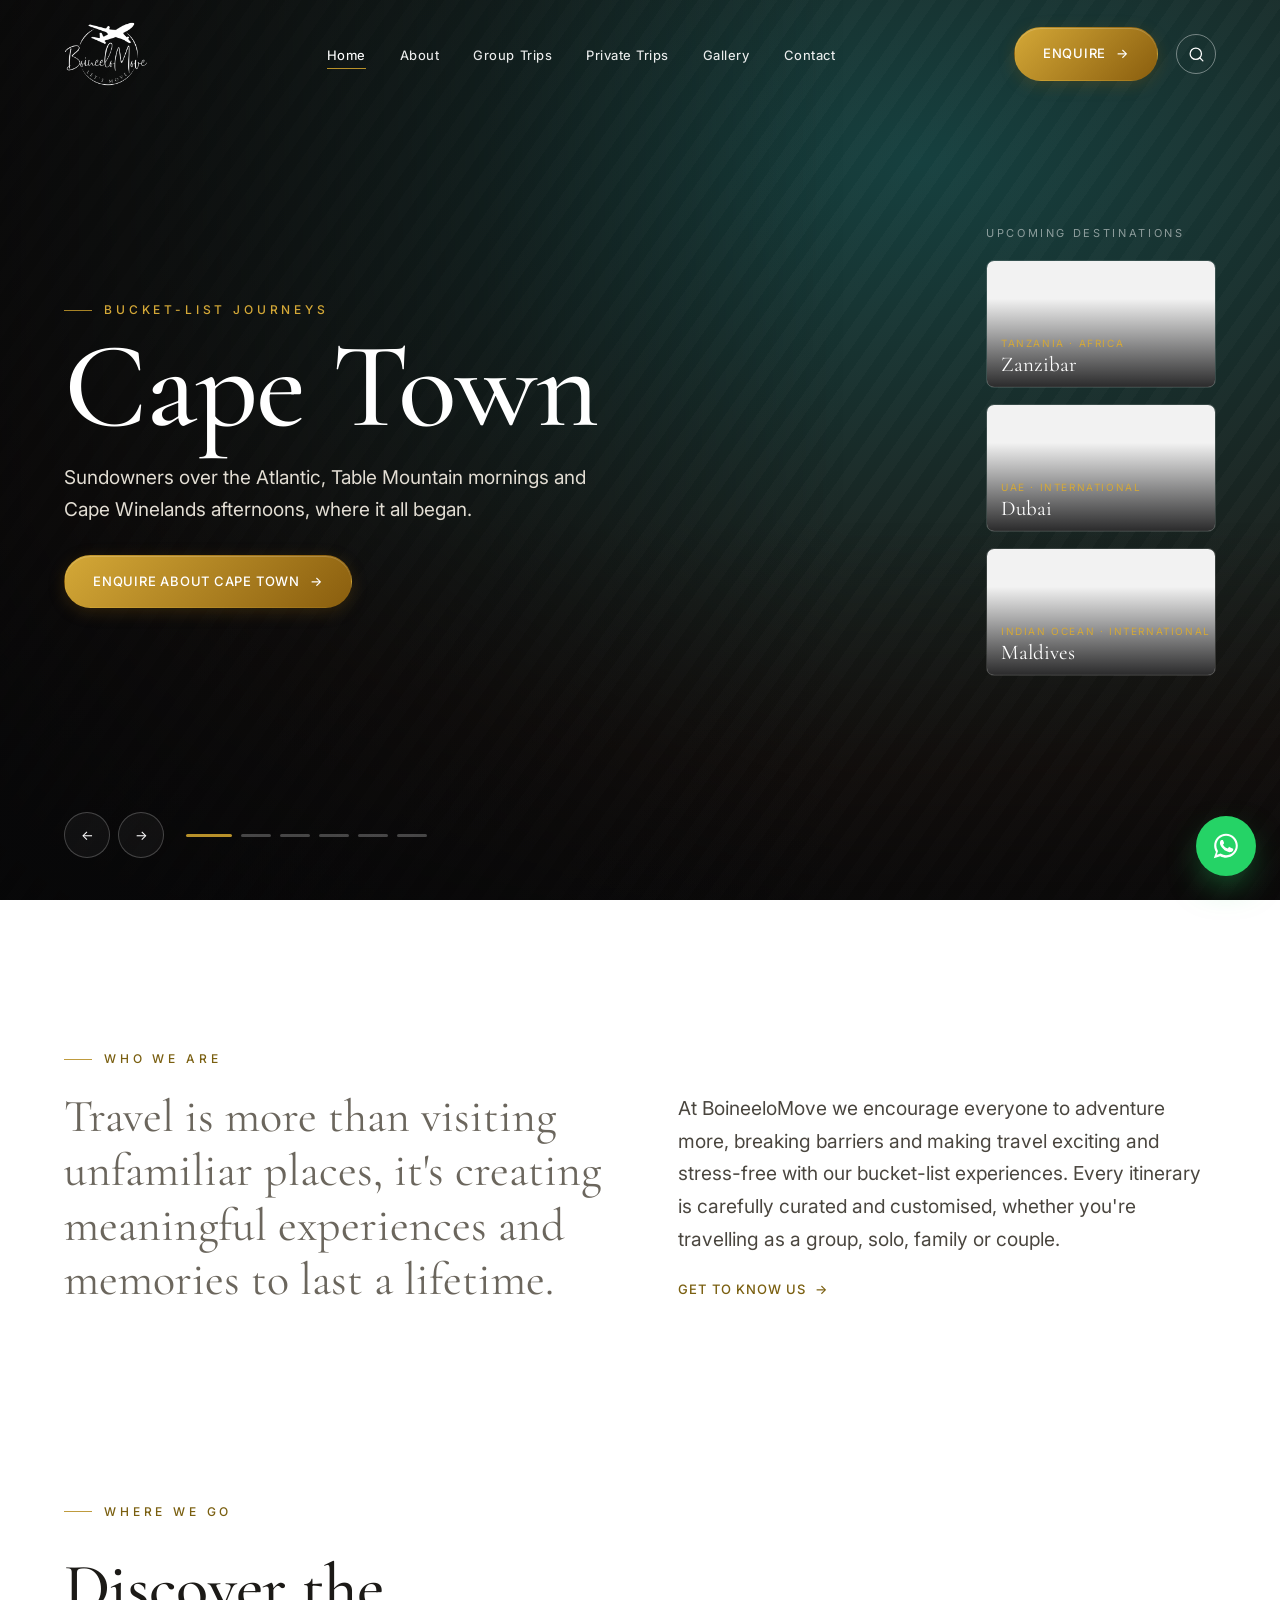
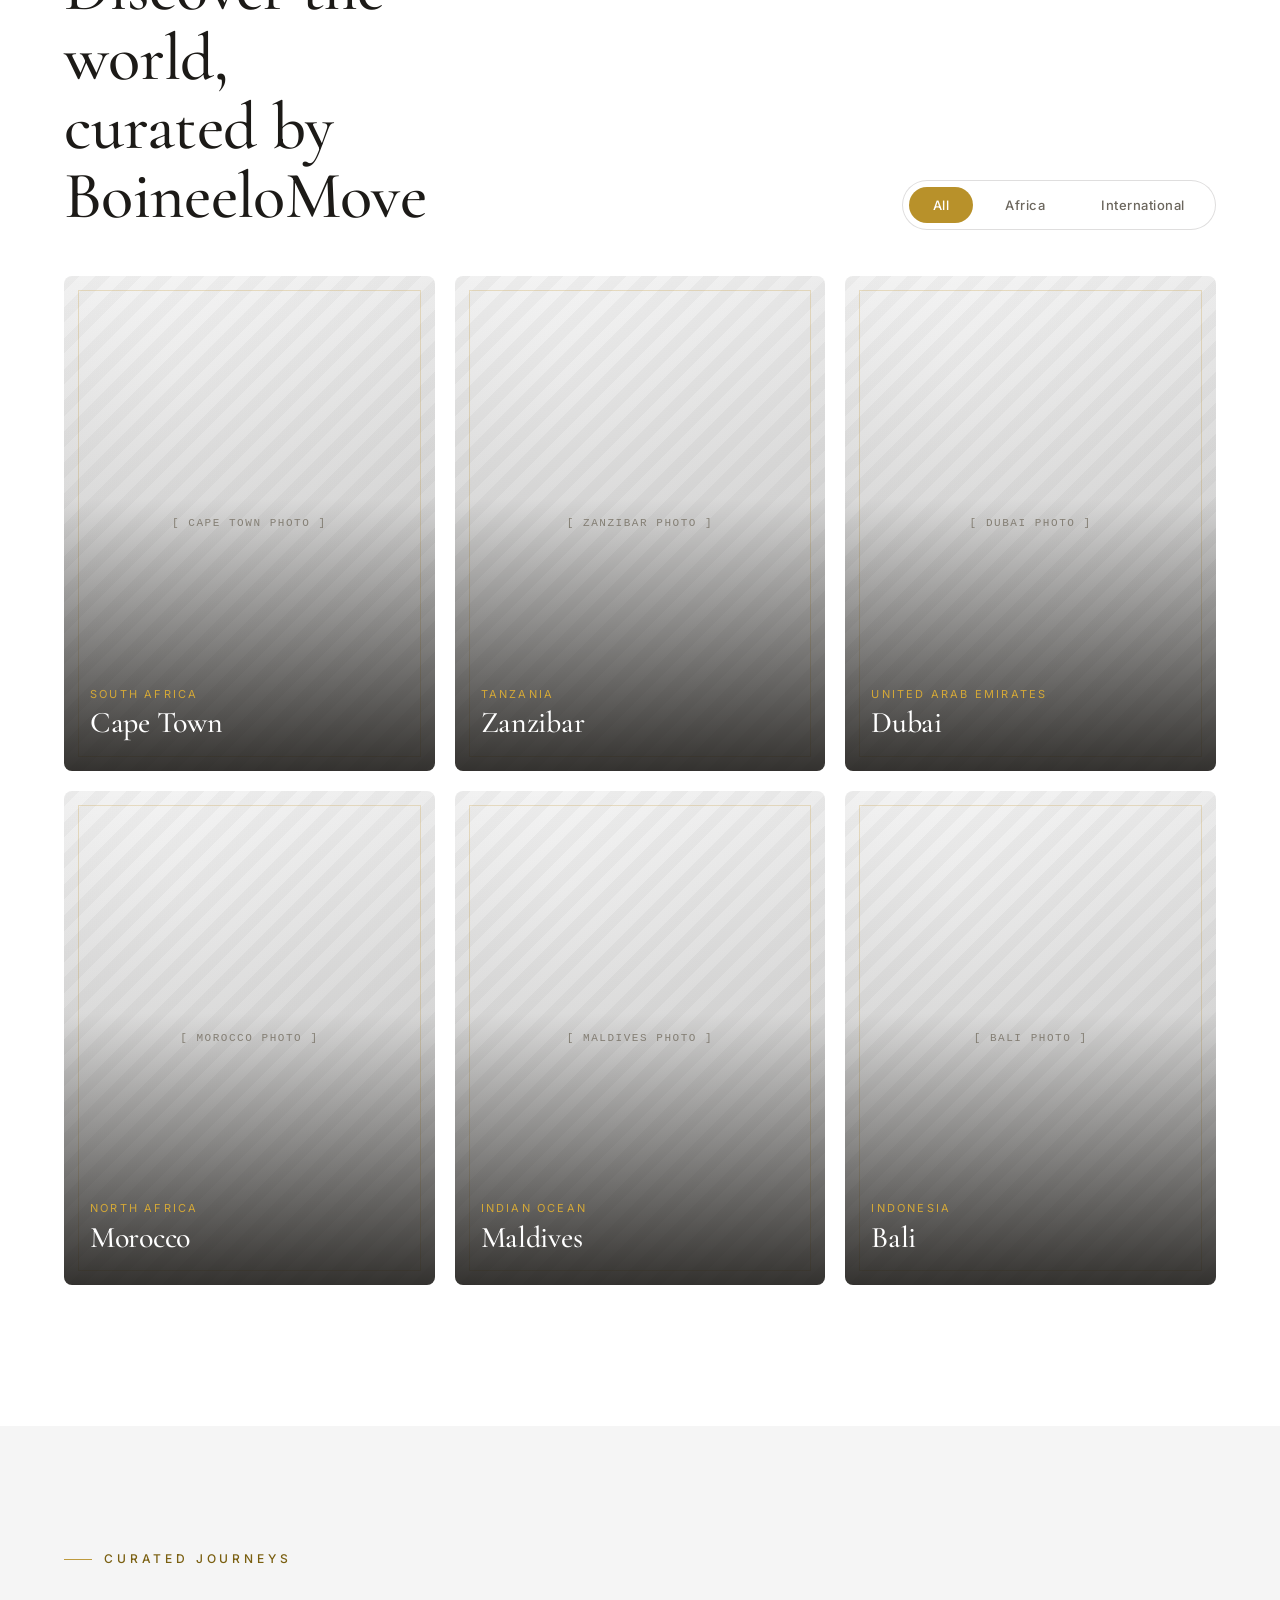
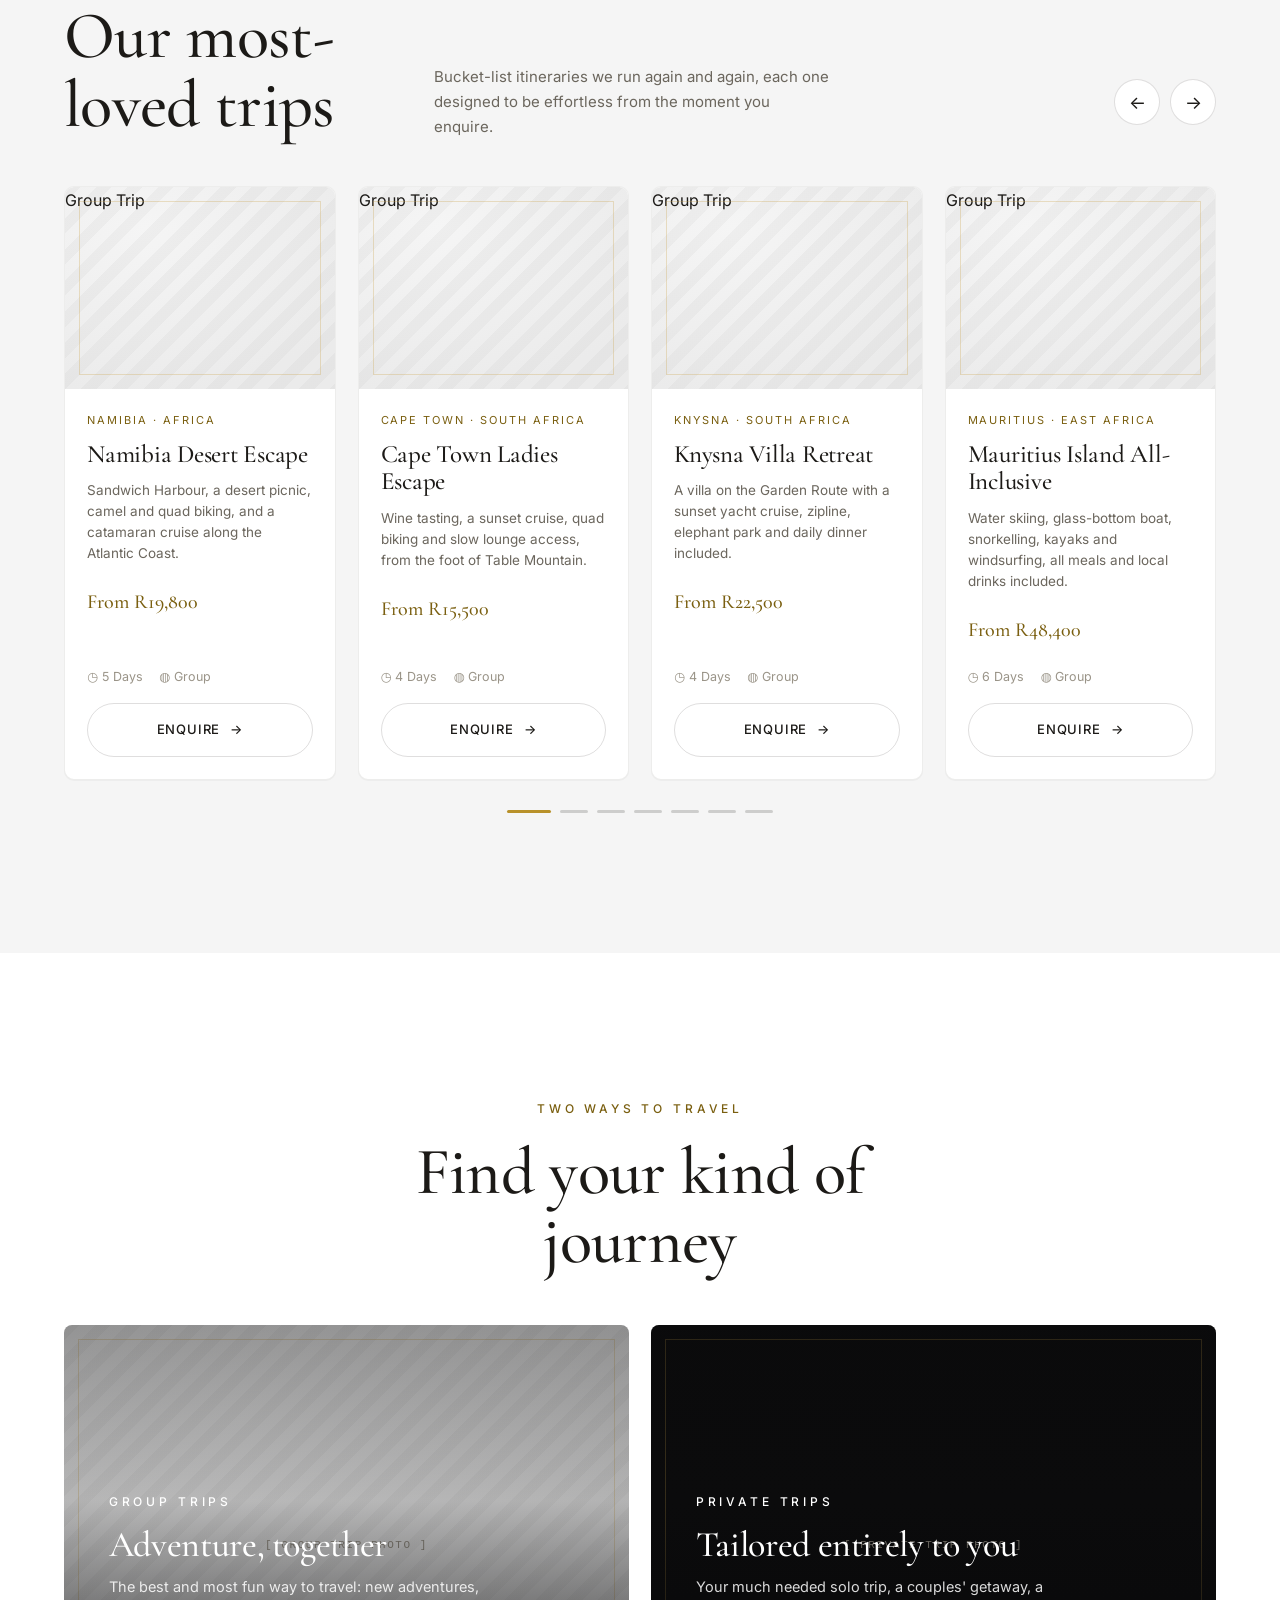
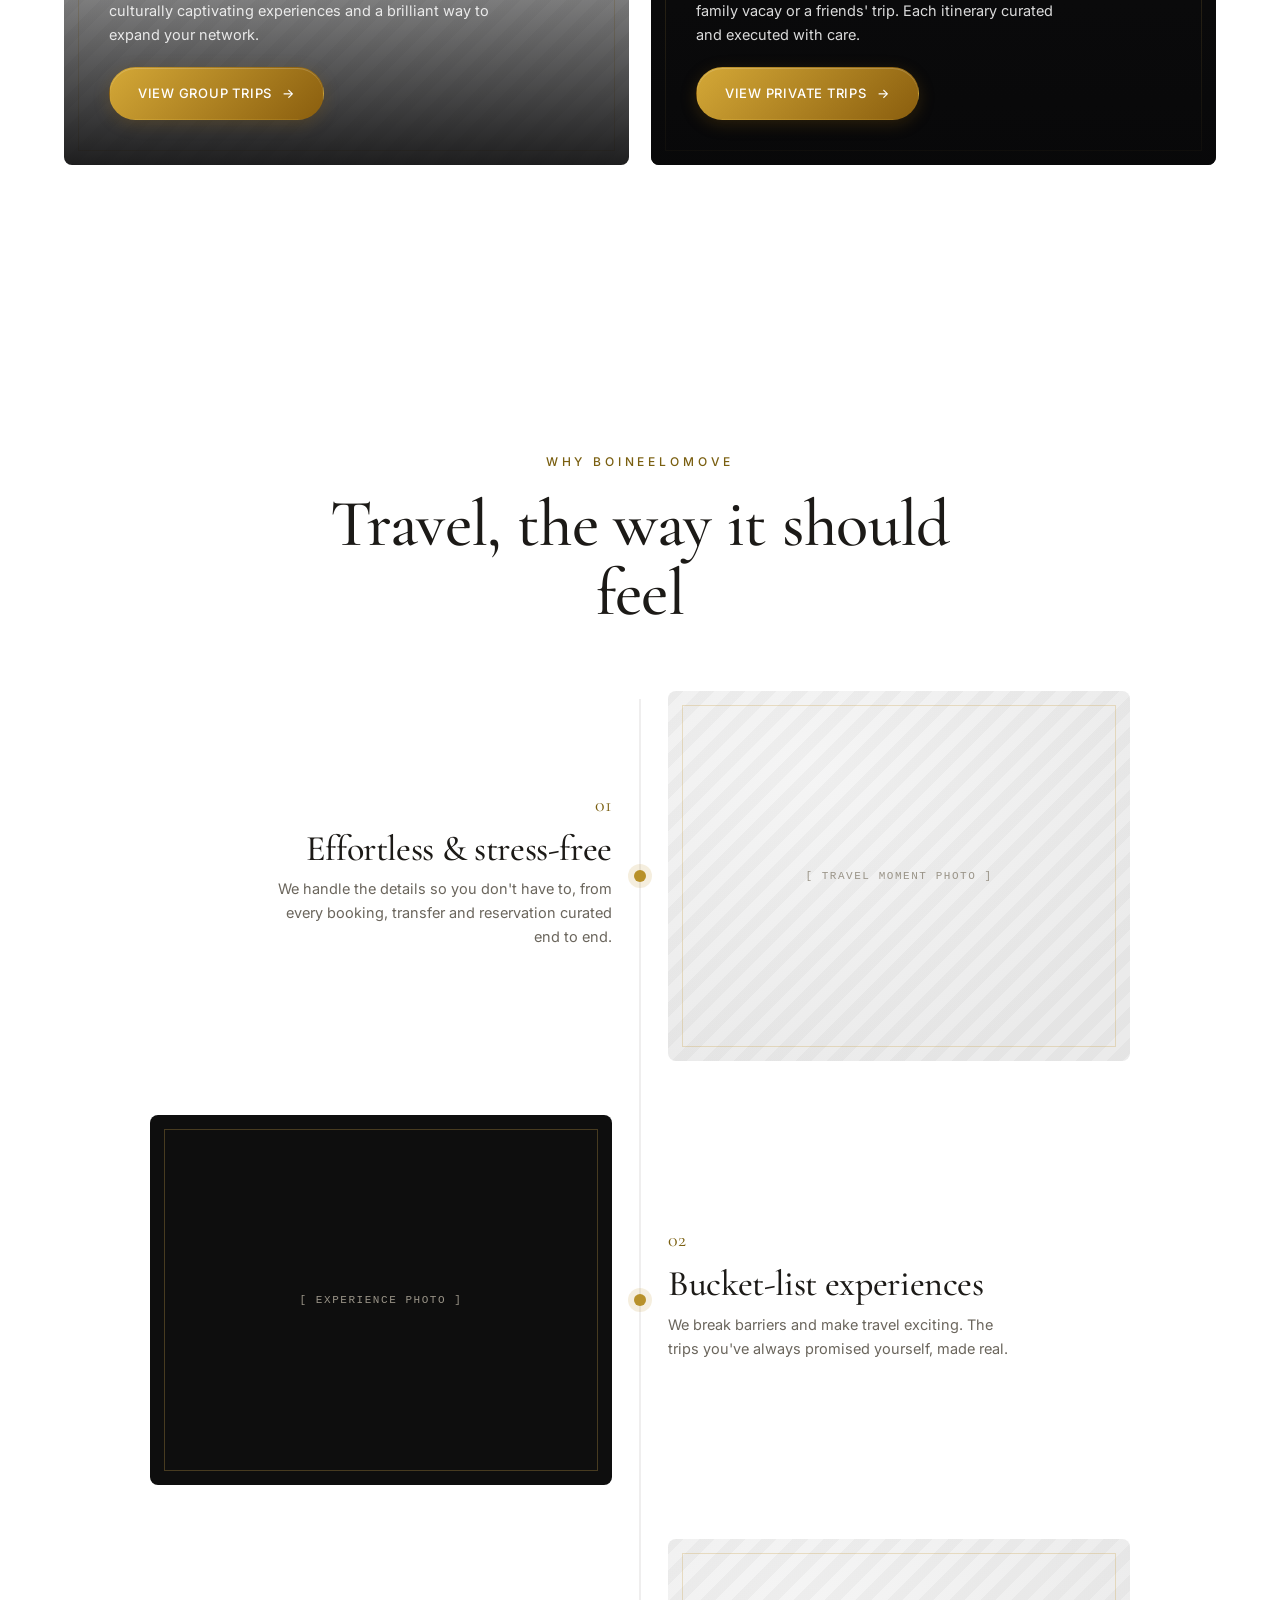
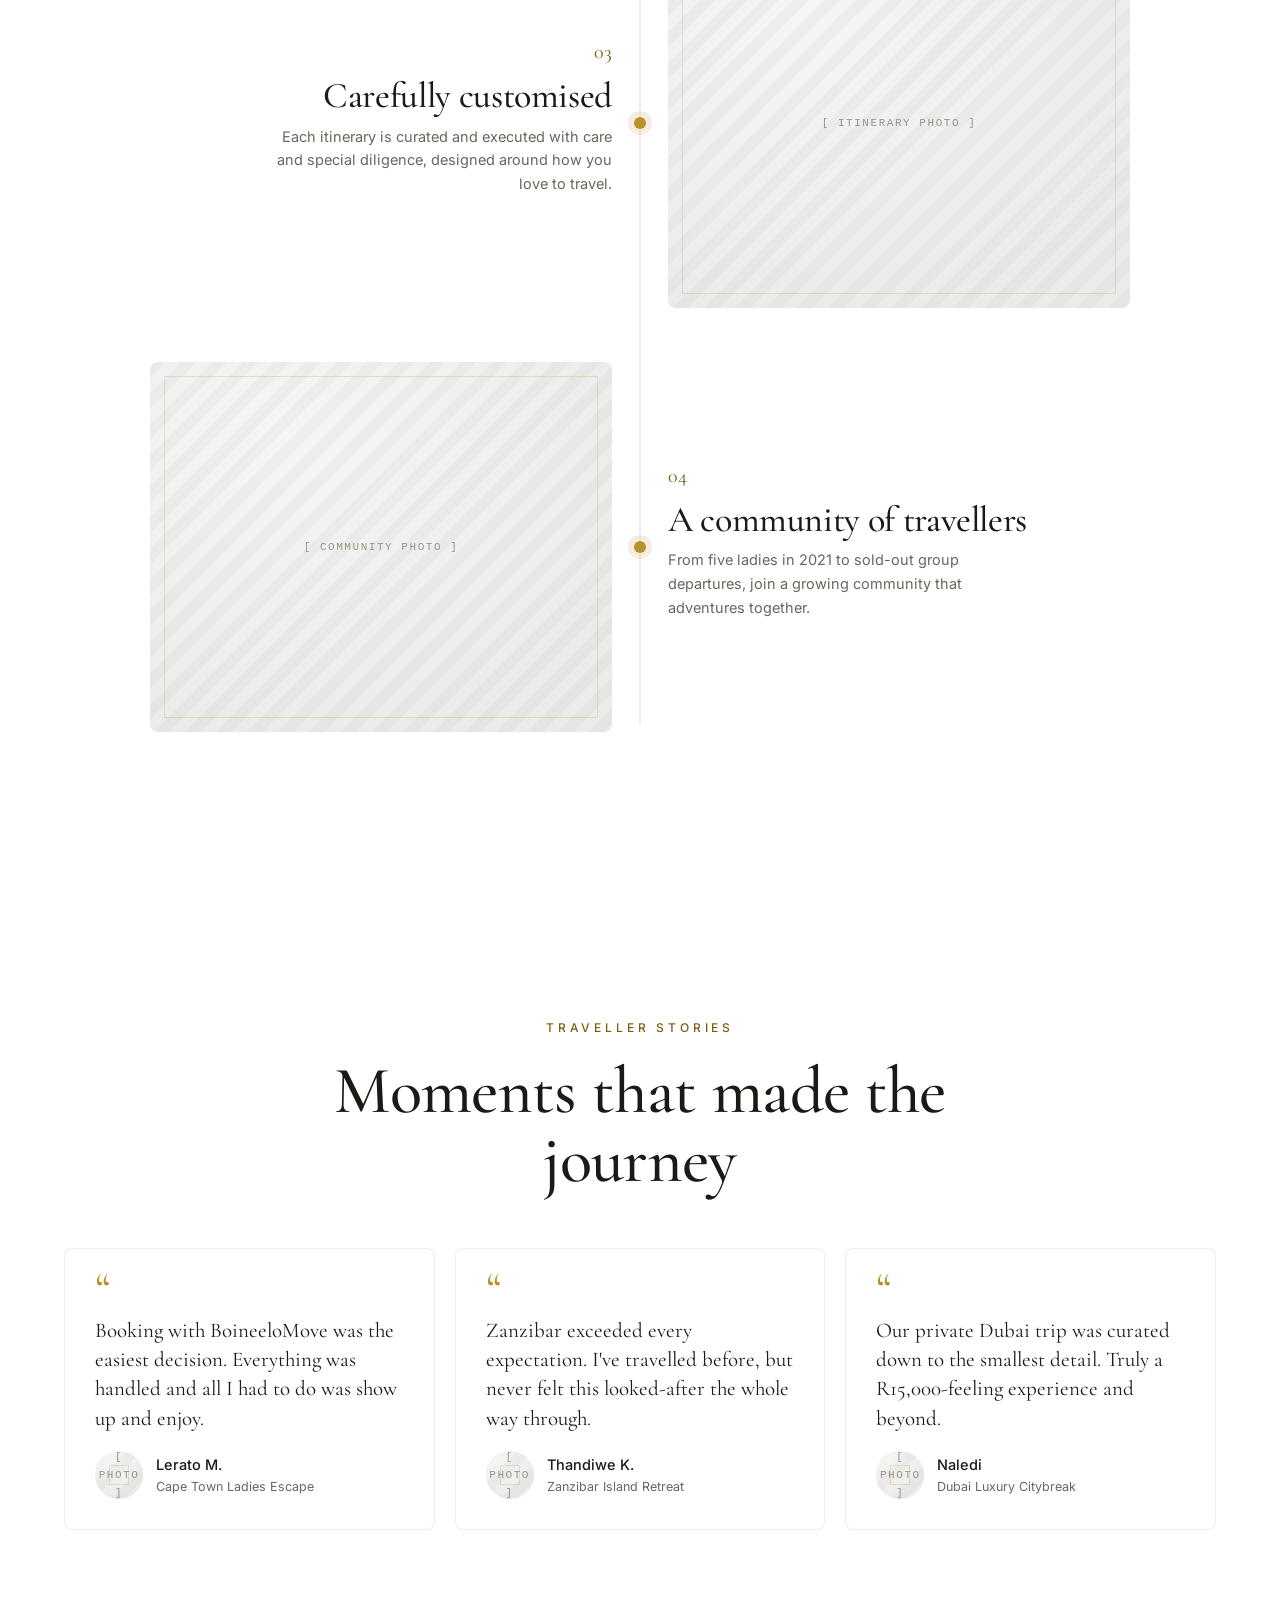
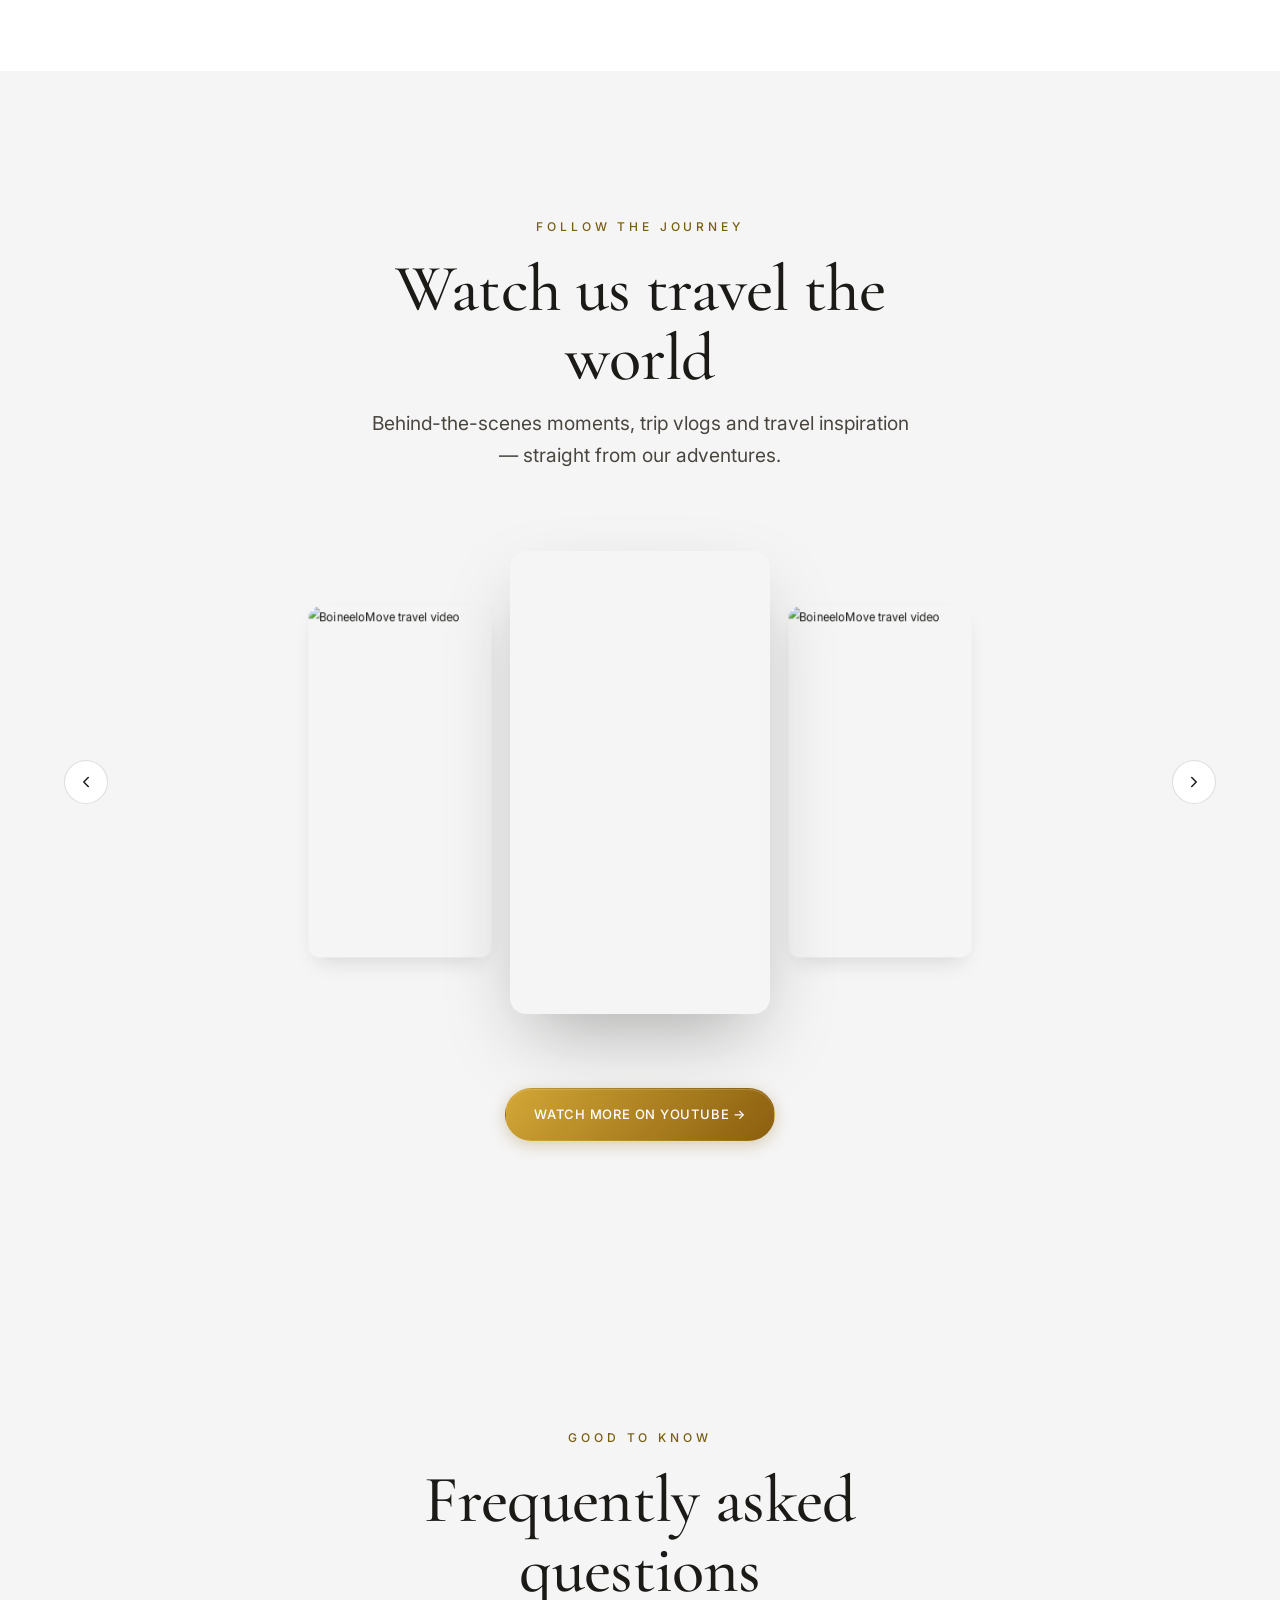
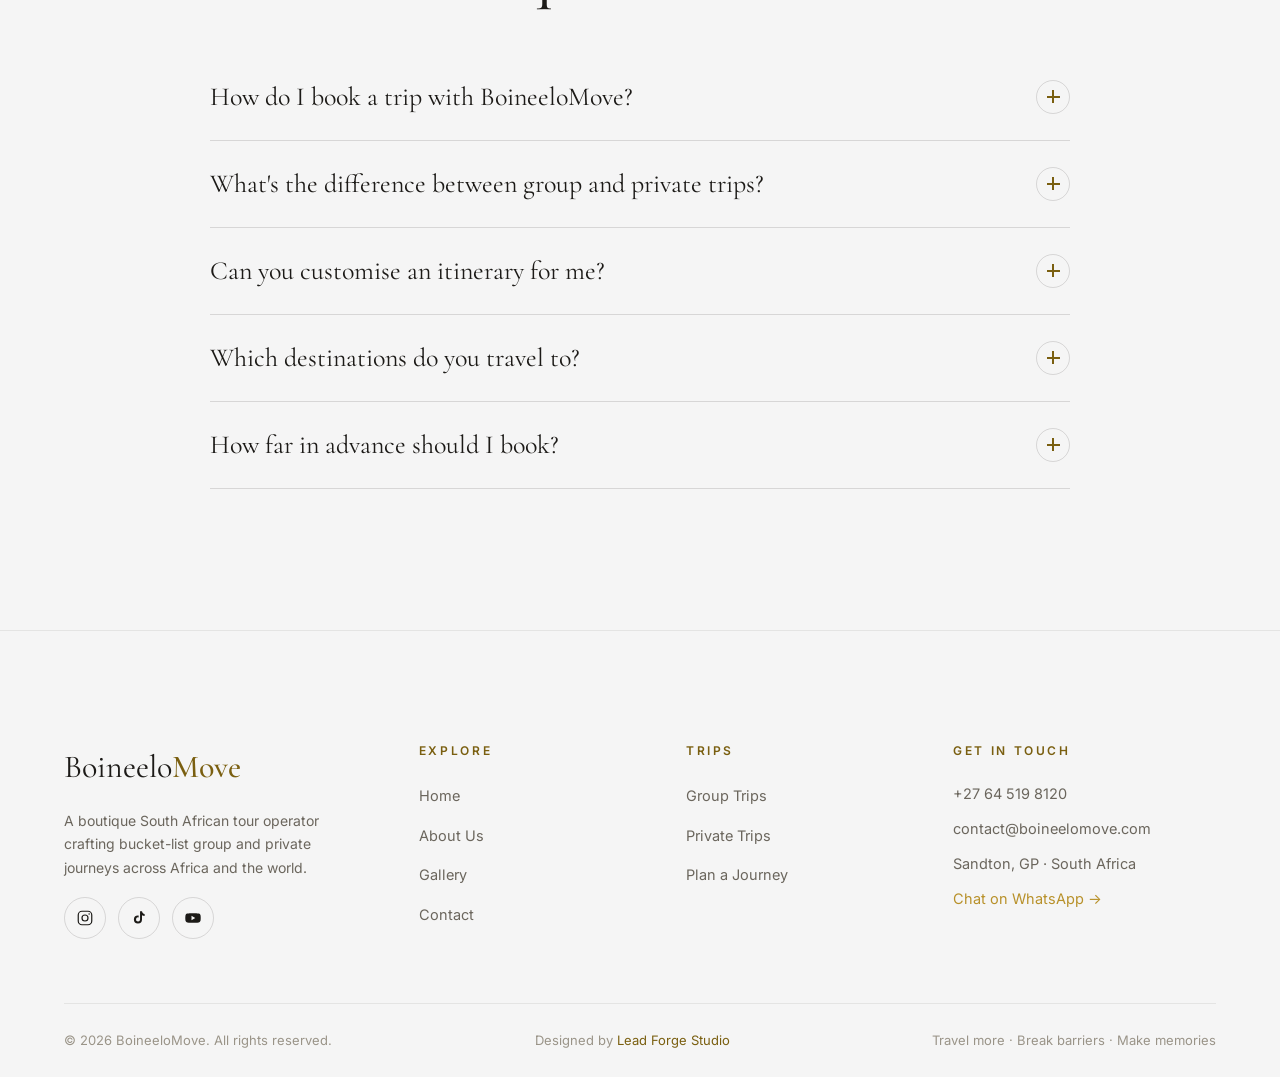
==== commit d65e0c0d: "Update footer credit to Designed by Lead Forge Studio" ====
--- a/index.html
+++ b/index.html
@@ -719,7 +719,7 @@
     </div>
     <div class="footer__bottom">
       <span>© <span data-year>2026</span> BoineeloMove. All rights reserved.</span>
-      <span>Designed &amp; developed by <a href="https://leadforgestudio.co.za/" target="_blank" rel="noopener" style="color:var(--gold-deep);">Lead Forge Studio</a></span><span>Travel more · Break barriers · Make memories</span>
+      <span>Designed by <a href="https://leadforgestudio.co.za/" target="_blank" rel="noopener" style="color:var(--gold-deep);">Lead Forge Studio</a></span><span>Travel more · Break barriers · Make memories</span>
     </div>
   </div>
 </footer>
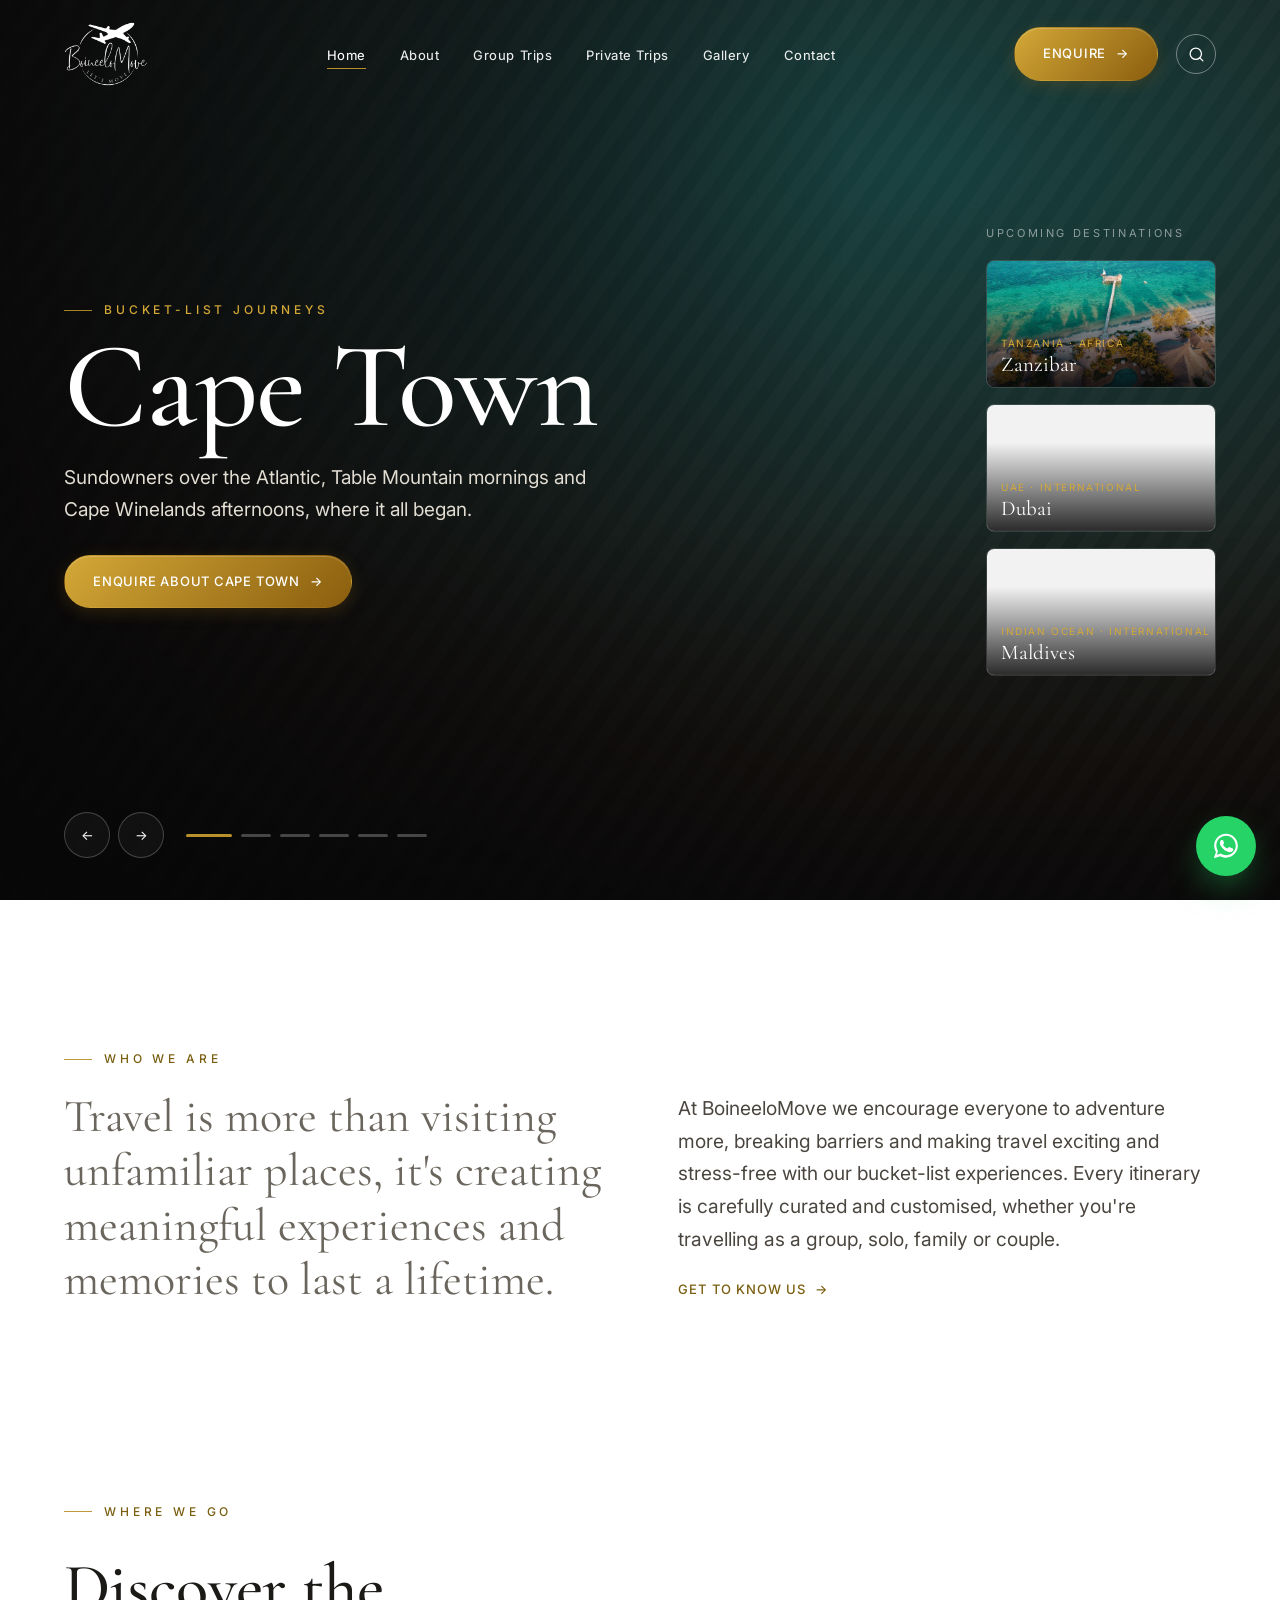
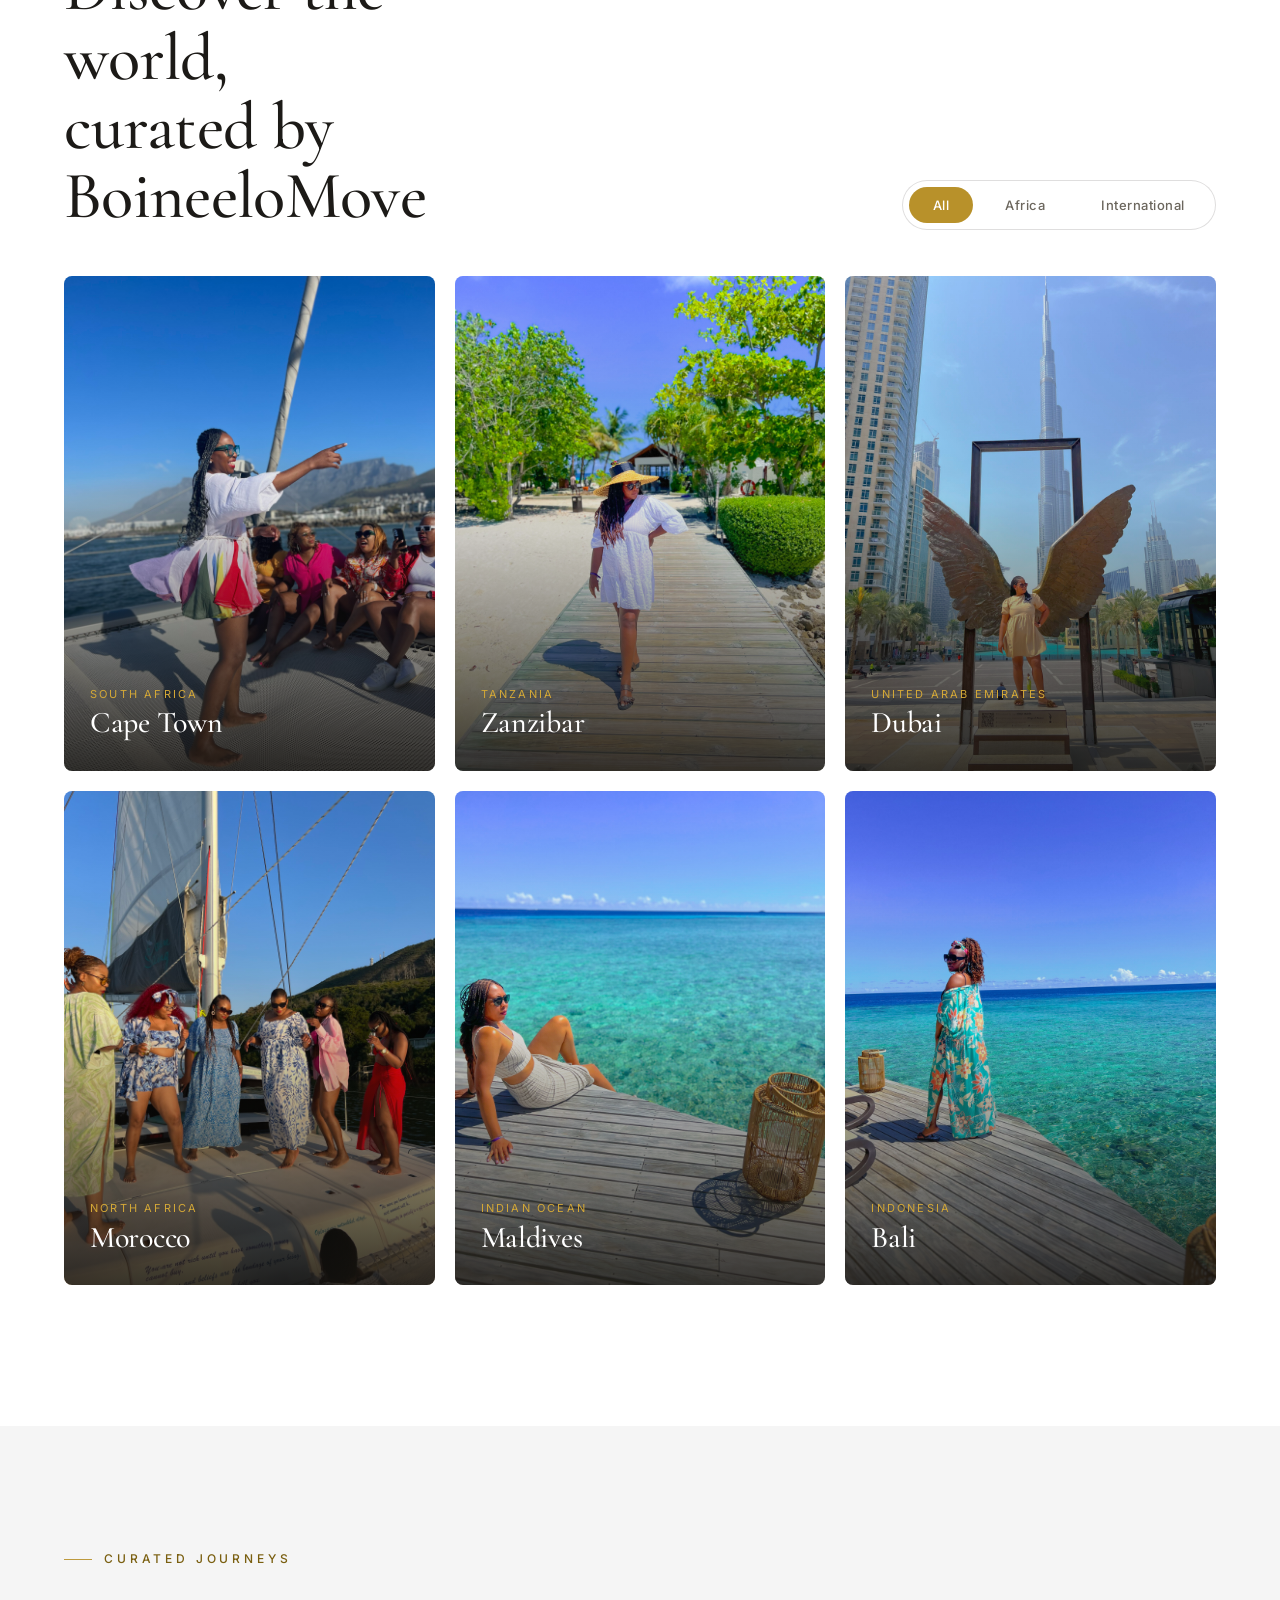
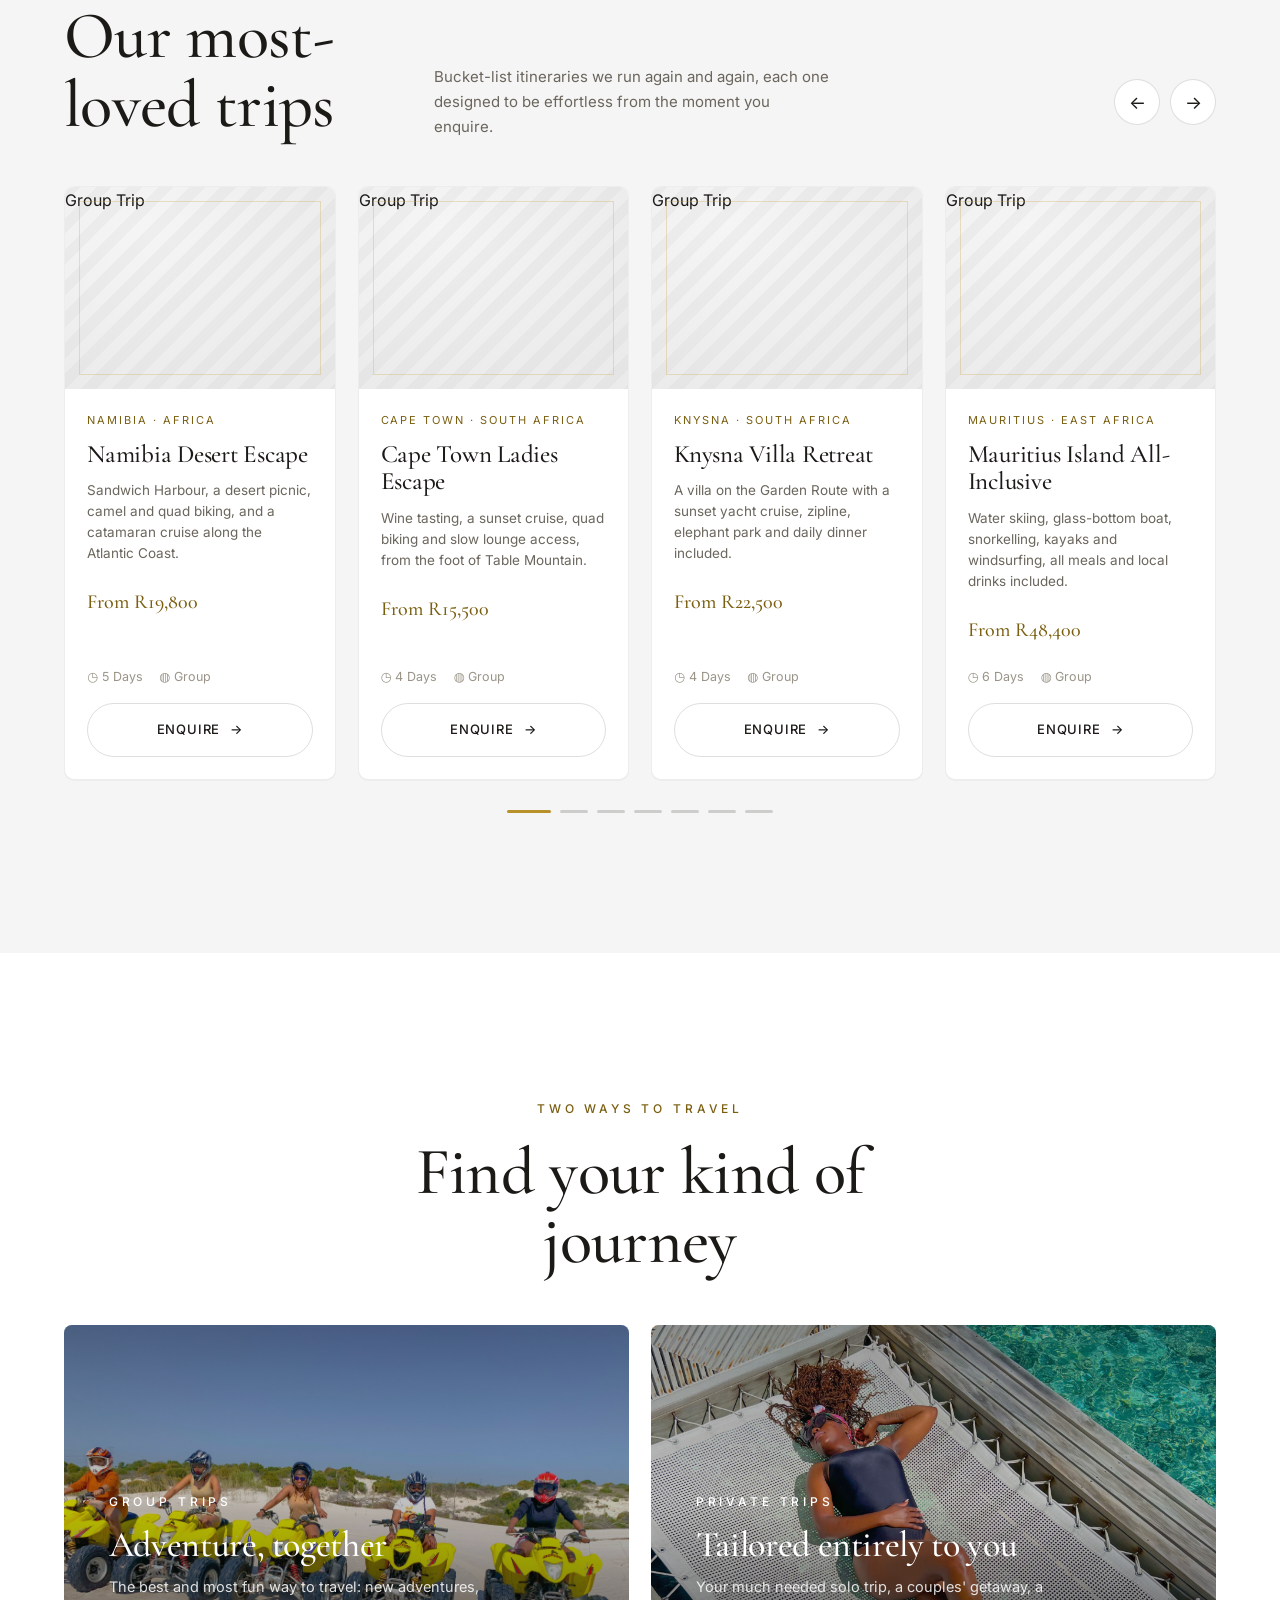
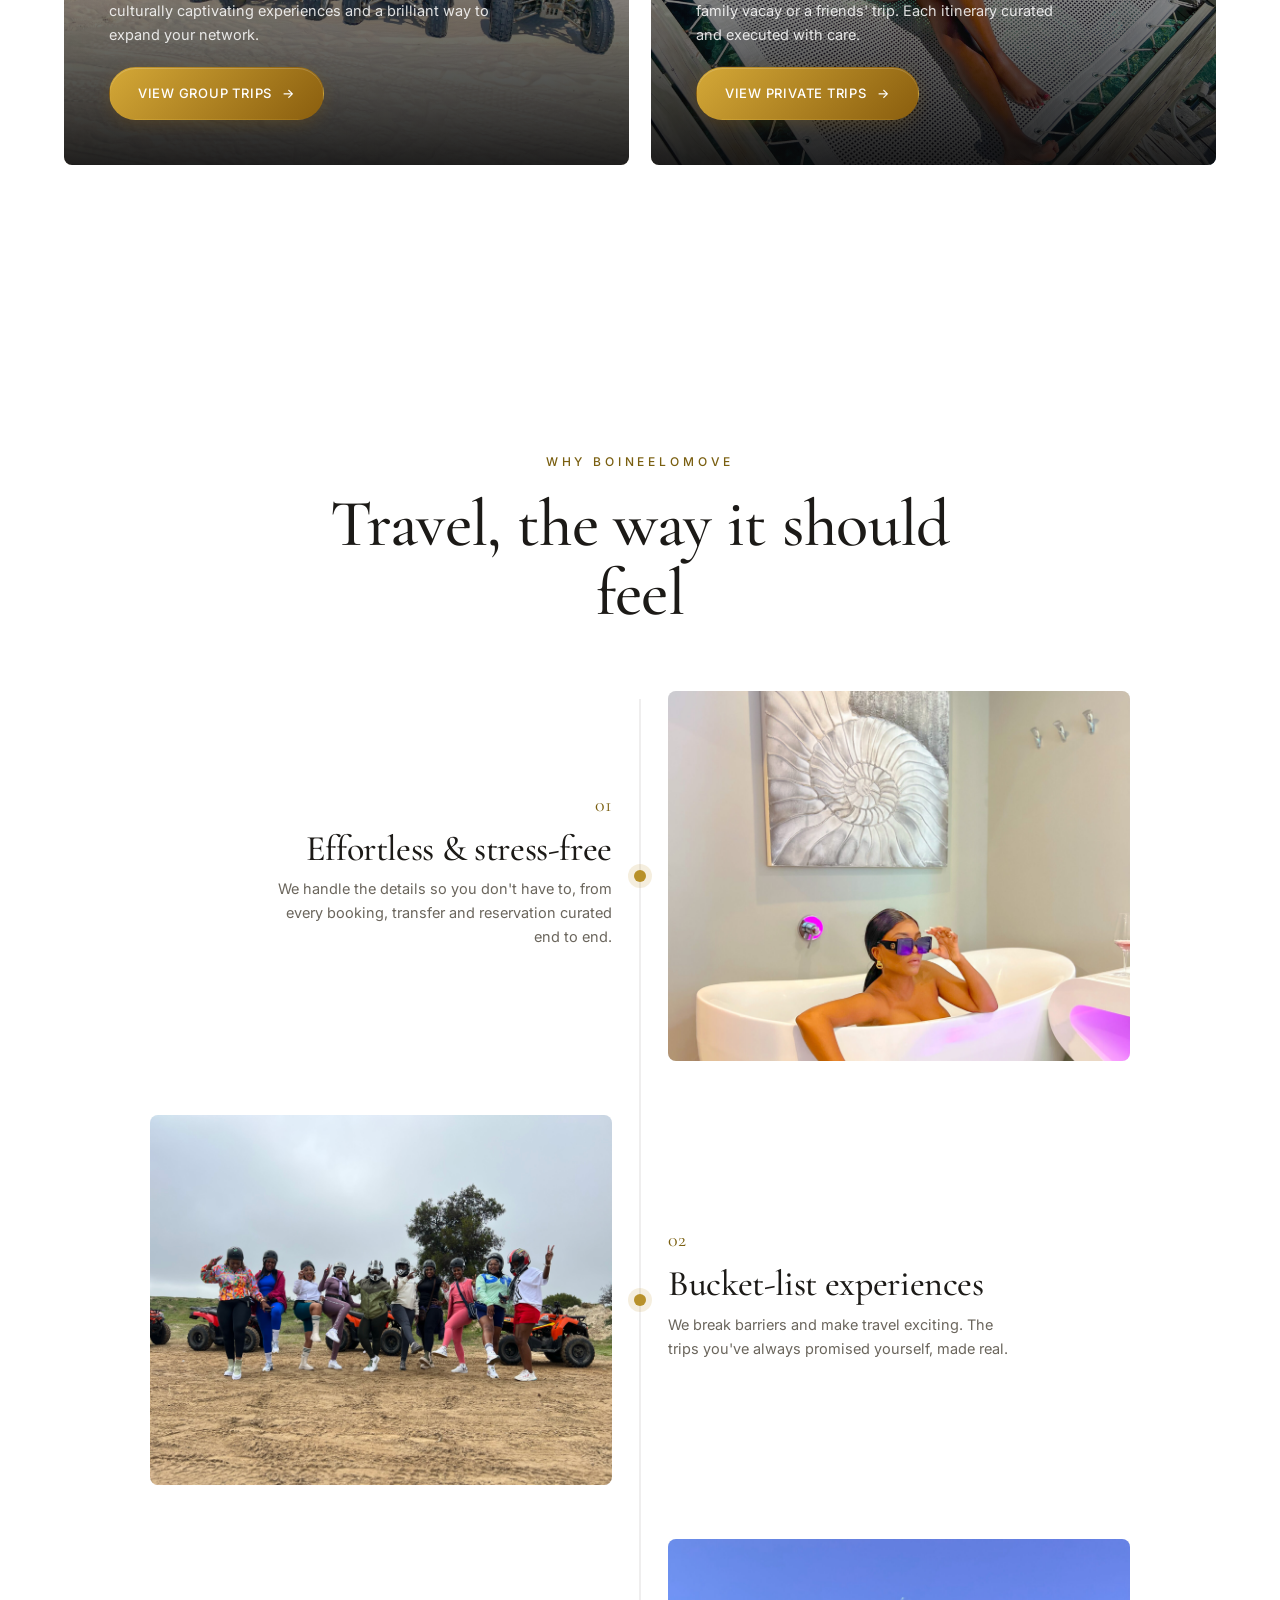
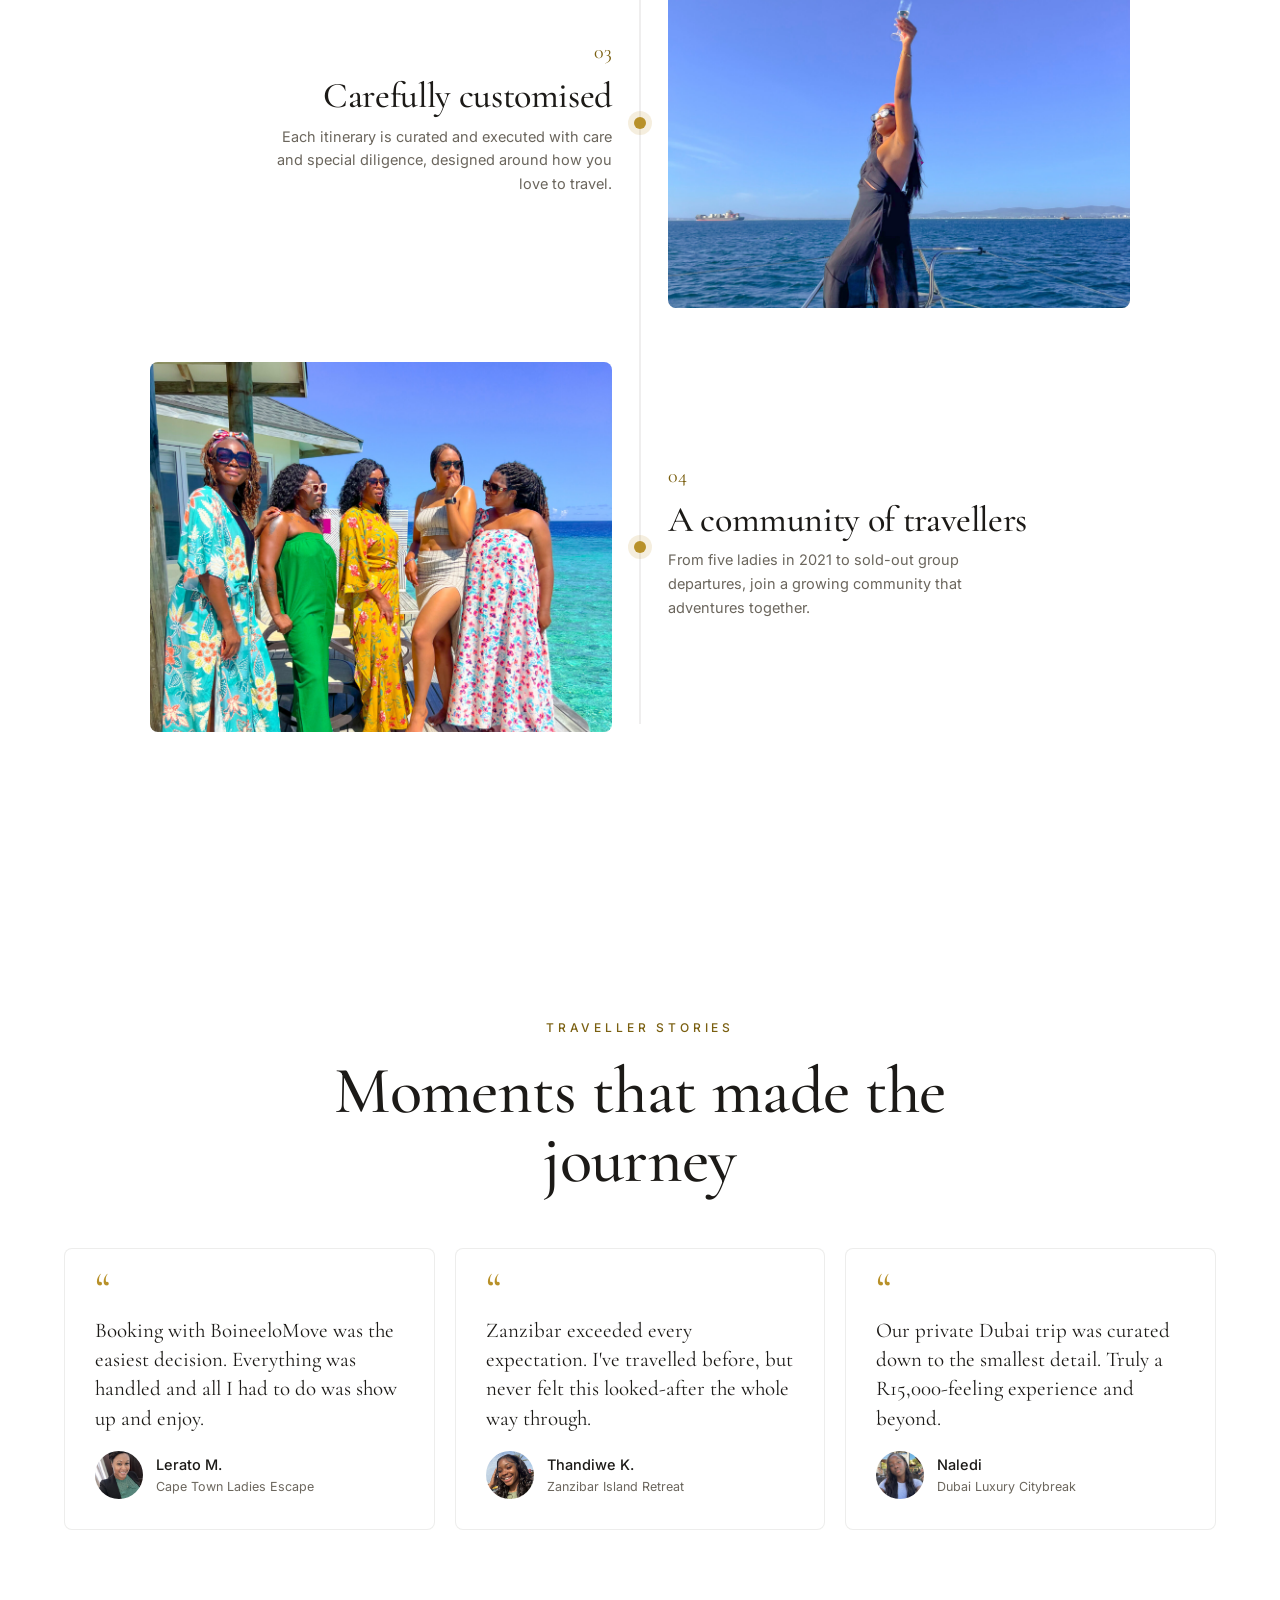
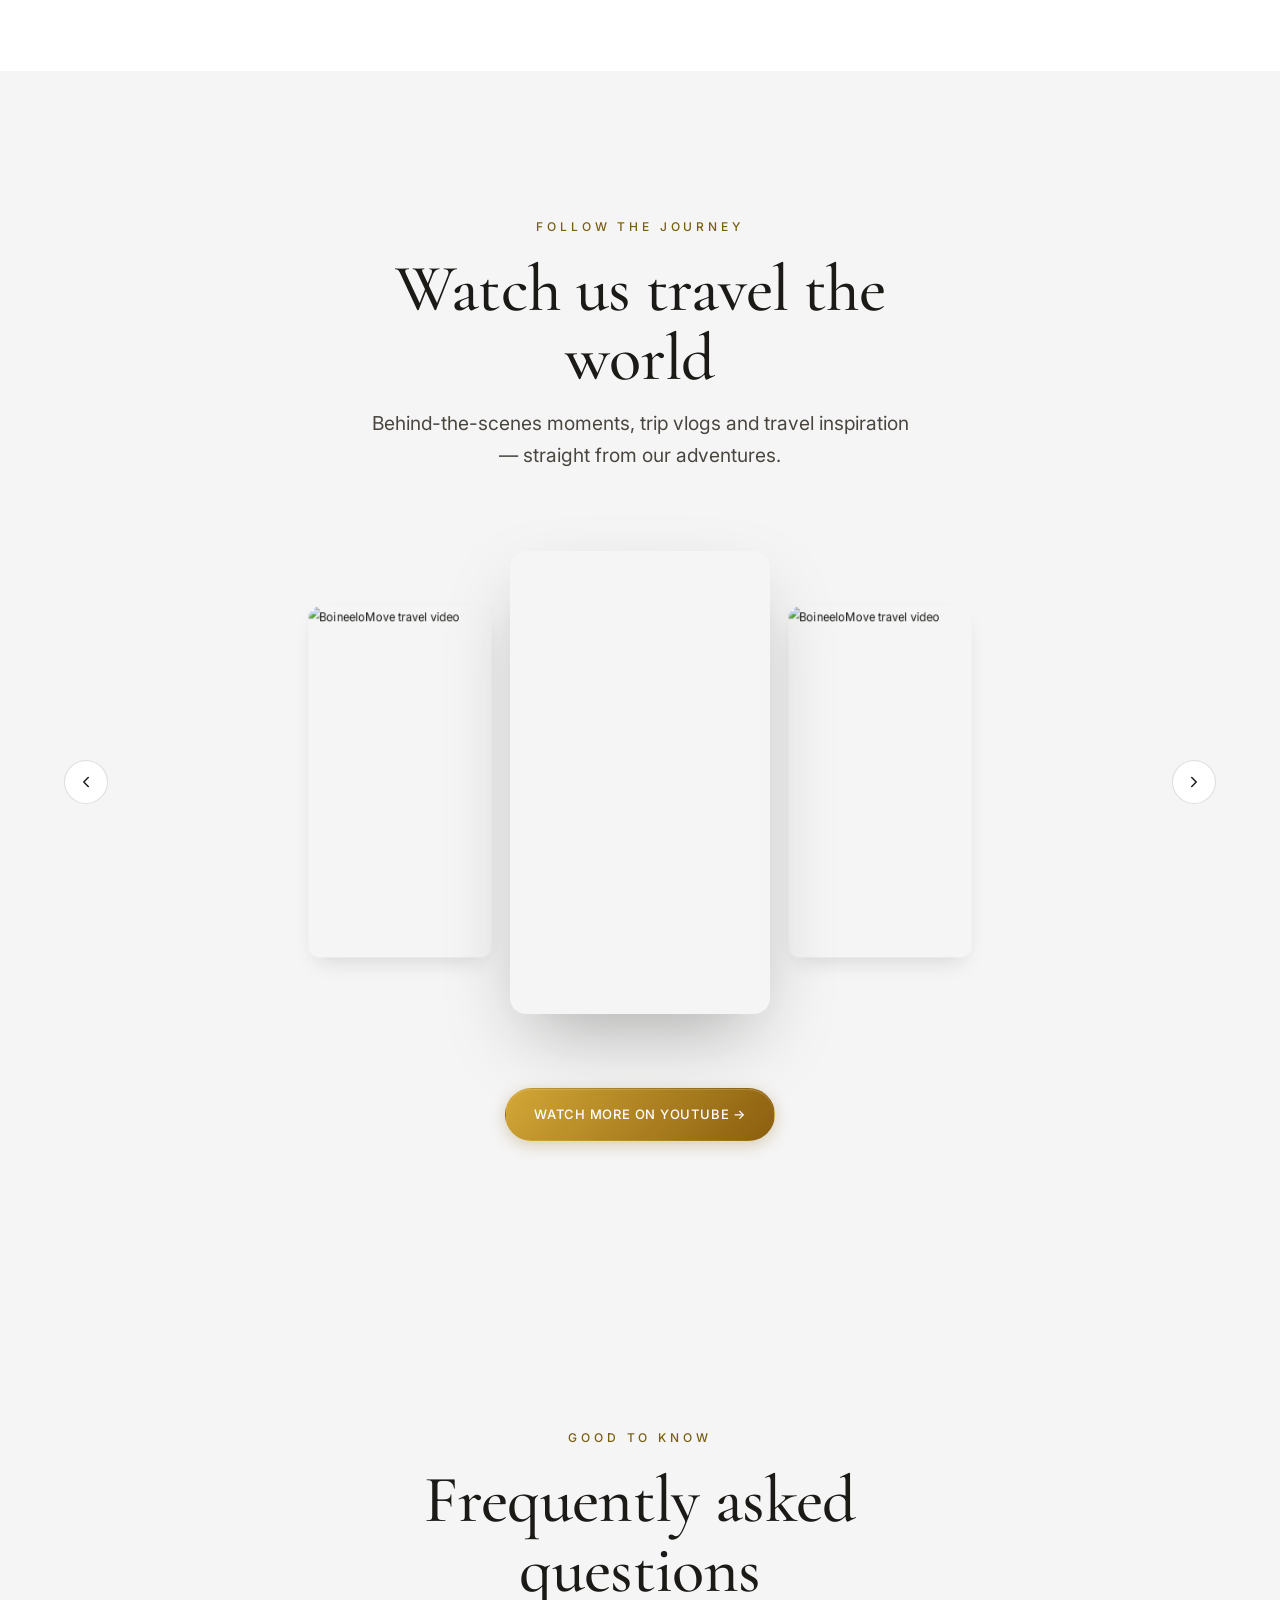
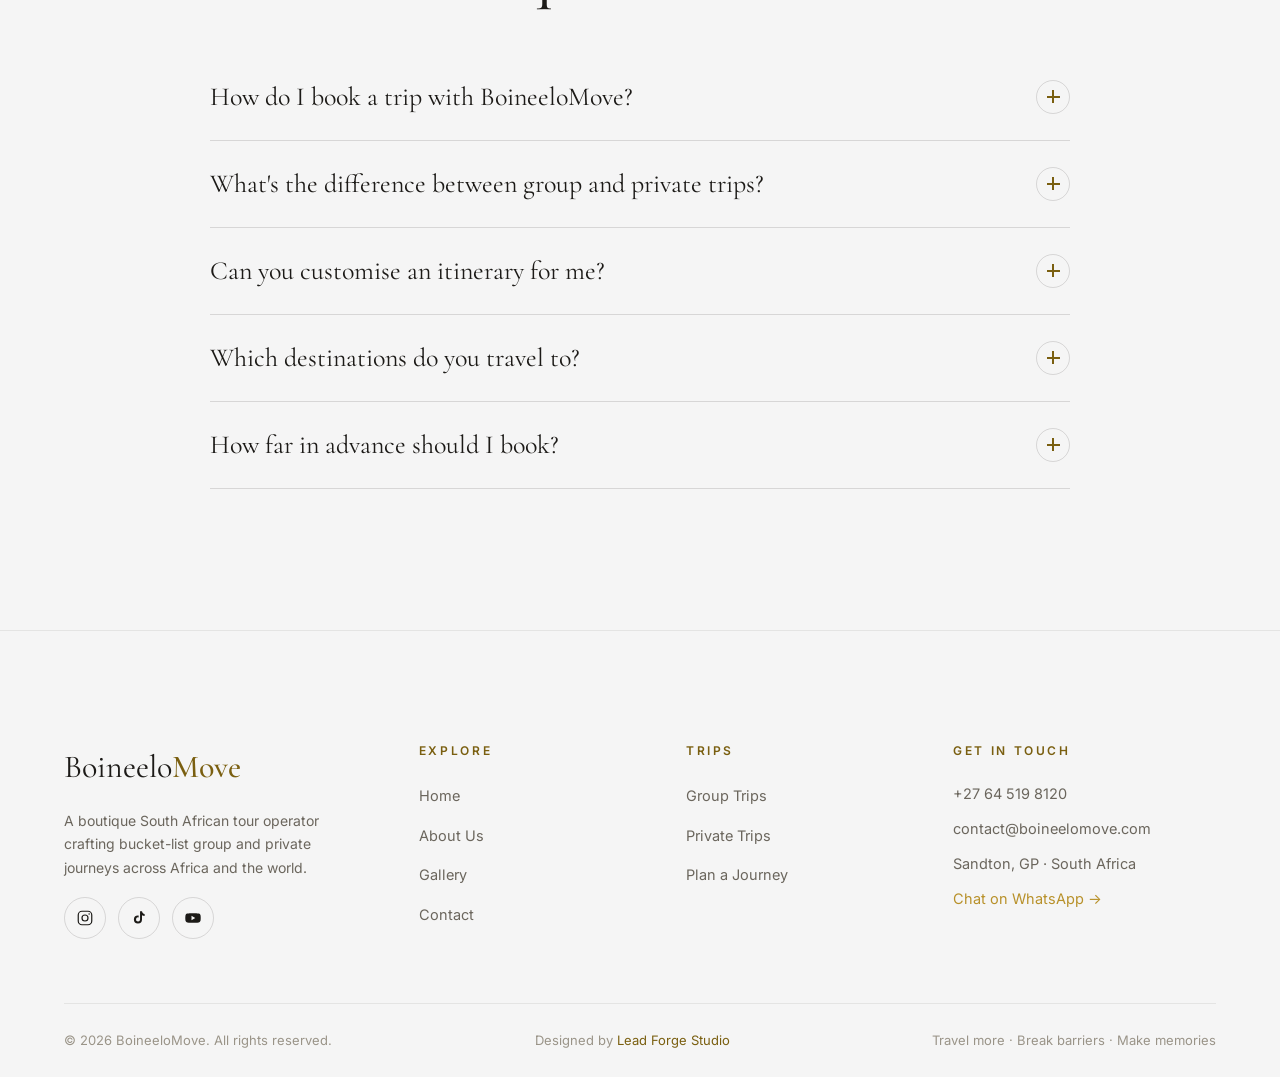
==== commit fe13ec2e: "Update Instagram link across all pages" ====
--- a/index.html
+++ b/index.html
@@ -687,7 +687,7 @@
         <div class="mark">Boineelo<b>Move</b></div>
         <p>A boutique South African tour operator crafting bucket-list group and private journeys across Africa and the world.</p>
         <div class="footer__socials">
-          <a href="https://instagram.com/boineelomove_travel" target="_blank" rel="noopener" aria-label="Instagram"><svg viewBox="0 0 24 24" width="18" height="18" fill="none" stroke="currentColor" stroke-width="1.6"><rect x="3" y="3" width="18" height="18" rx="5"/><circle cx="12" cy="12" r="4"/><circle cx="17.5" cy="6.5" r="1" fill="currentColor" stroke="none"/></svg></a>
+          <a href="https://www.instagram.com/boineelomove?utm_source=ig_web_button_share_sheet&igsh=ZDNlZDc0MzIxNw==" target="_blank" rel="noopener" aria-label="Instagram"><svg viewBox="0 0 24 24" width="18" height="18" fill="none" stroke="currentColor" stroke-width="1.6"><rect x="3" y="3" width="18" height="18" rx="5"/><circle cx="12" cy="12" r="4"/><circle cx="17.5" cy="6.5" r="1" fill="currentColor" stroke="none"/></svg></a>
           <a href="https://www.tiktok.com/@boineelomove" target="_blank" rel="noopener" aria-label="TikTok"><svg viewBox="0 0 24 24" width="18" height="18" fill="currentColor"><path d="M16 3c.3 2 1.5 3.4 3.5 3.7v2.6c-1.3 0-2.5-.4-3.5-1v5.6a5.4 5.4 0 1 1-5.4-5.4c.3 0 .6 0 .9.1v2.7a2.7 2.7 0 1 0 1.9 2.6V3H16z"/></svg></a>
           <a href="https://youtube.com/@Boineelomove" target="_blank" rel="noopener" aria-label="YouTube"><svg viewBox="0 0 24 24" width="18" height="18" fill="currentColor"><path d="M22 8.2a3 3 0 0 0-2.1-2.1C18 5.6 12 5.6 12 5.6s-6 0-7.9.5A3 3 0 0 0 2 8.2 31 31 0 0 0 1.7 12 31 31 0 0 0 2 15.8a3 3 0 0 0 2.1 2.1c1.9.5 7.9.5 7.9.5s6 0 7.9-.5a3 3 0 0 0 2.1-2.1c.3-1.3.3-3.8.3-3.8s0-2.5-.3-3.8zM10 15V9l5 3-5 3z"/></svg></a>
         </div>
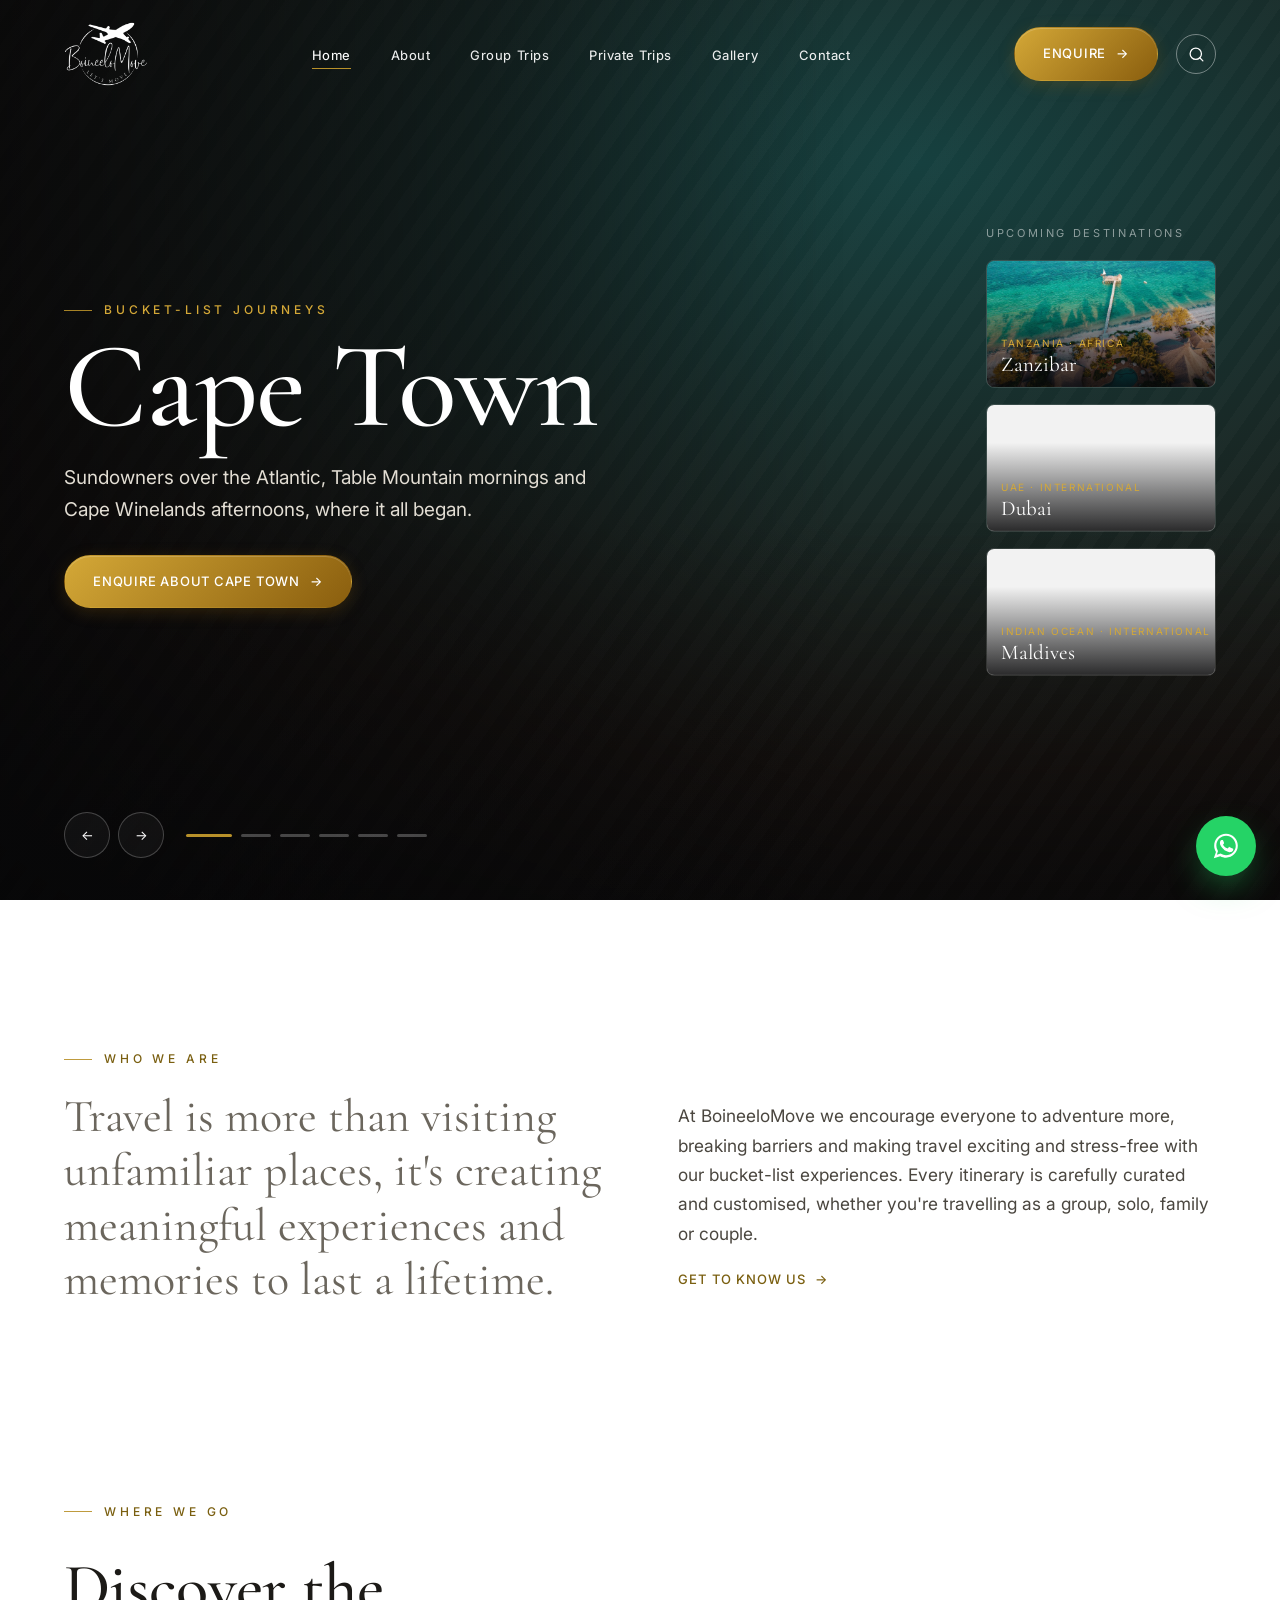
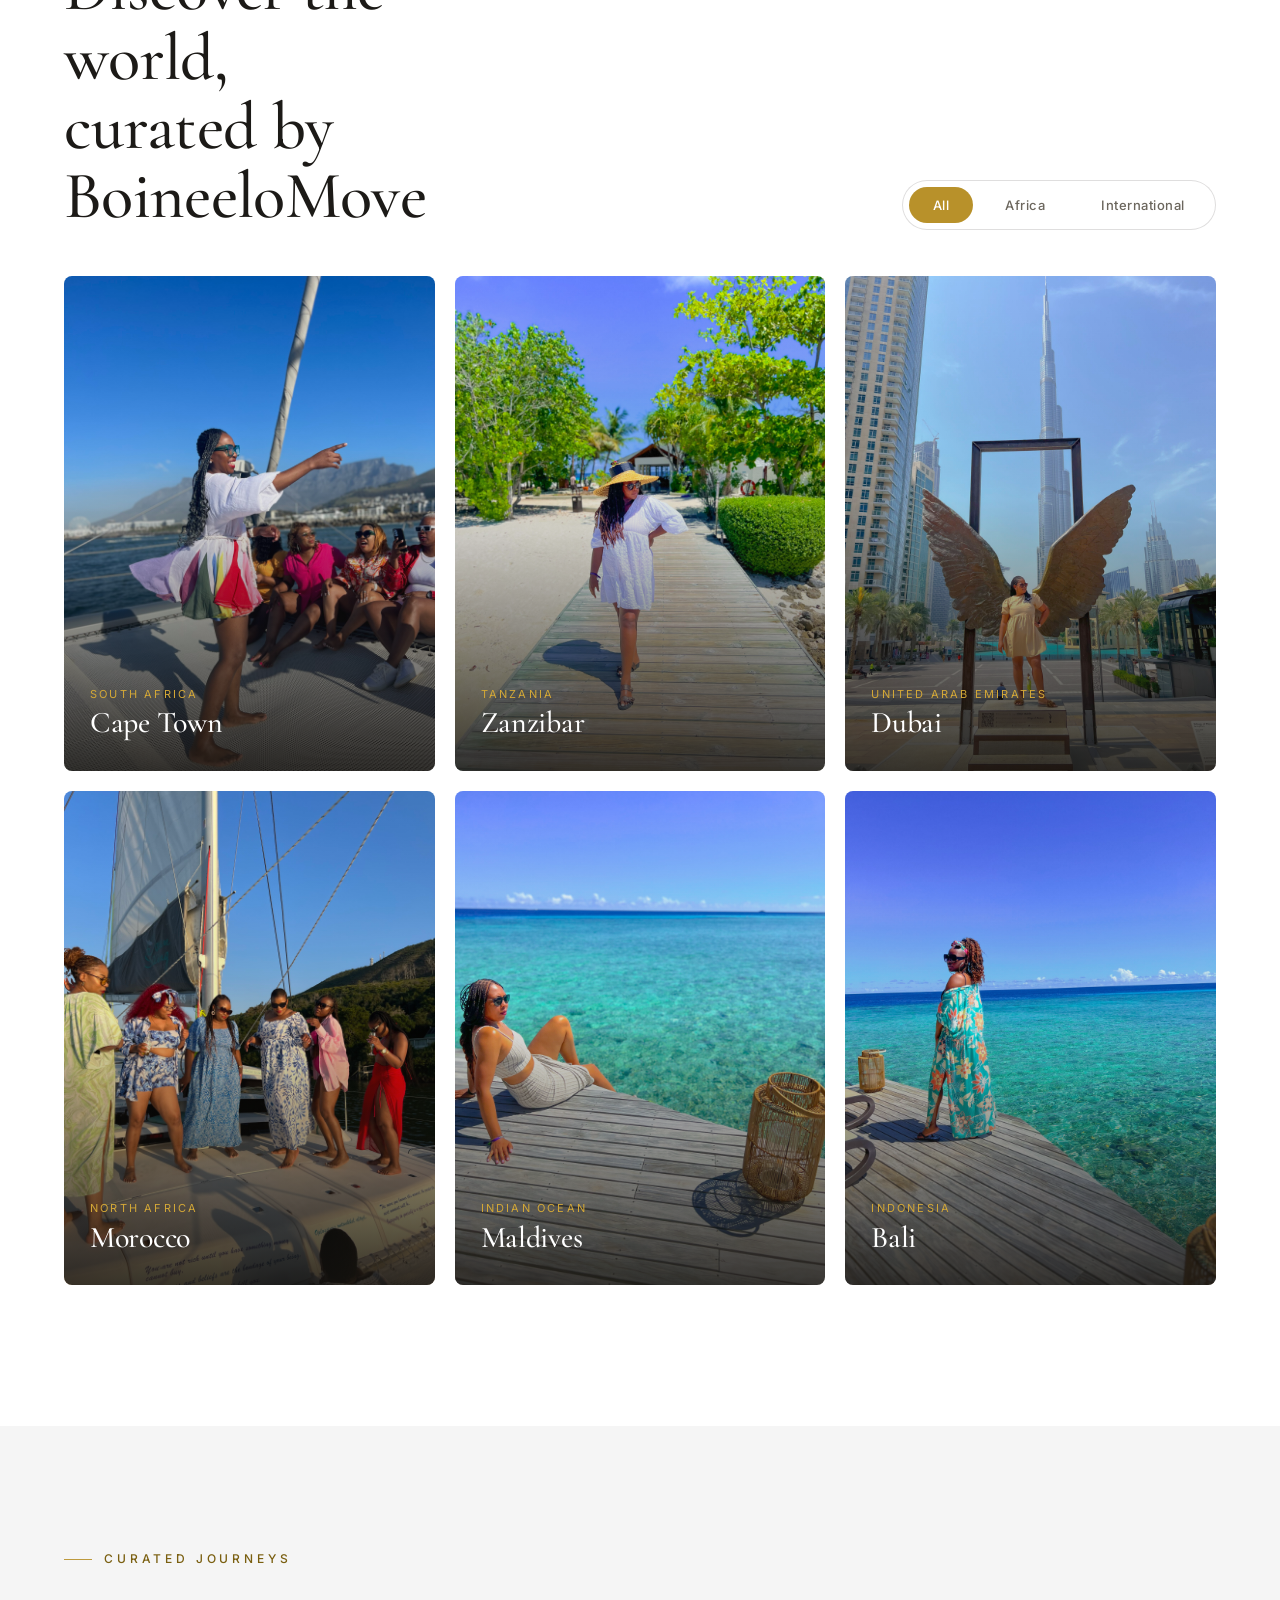
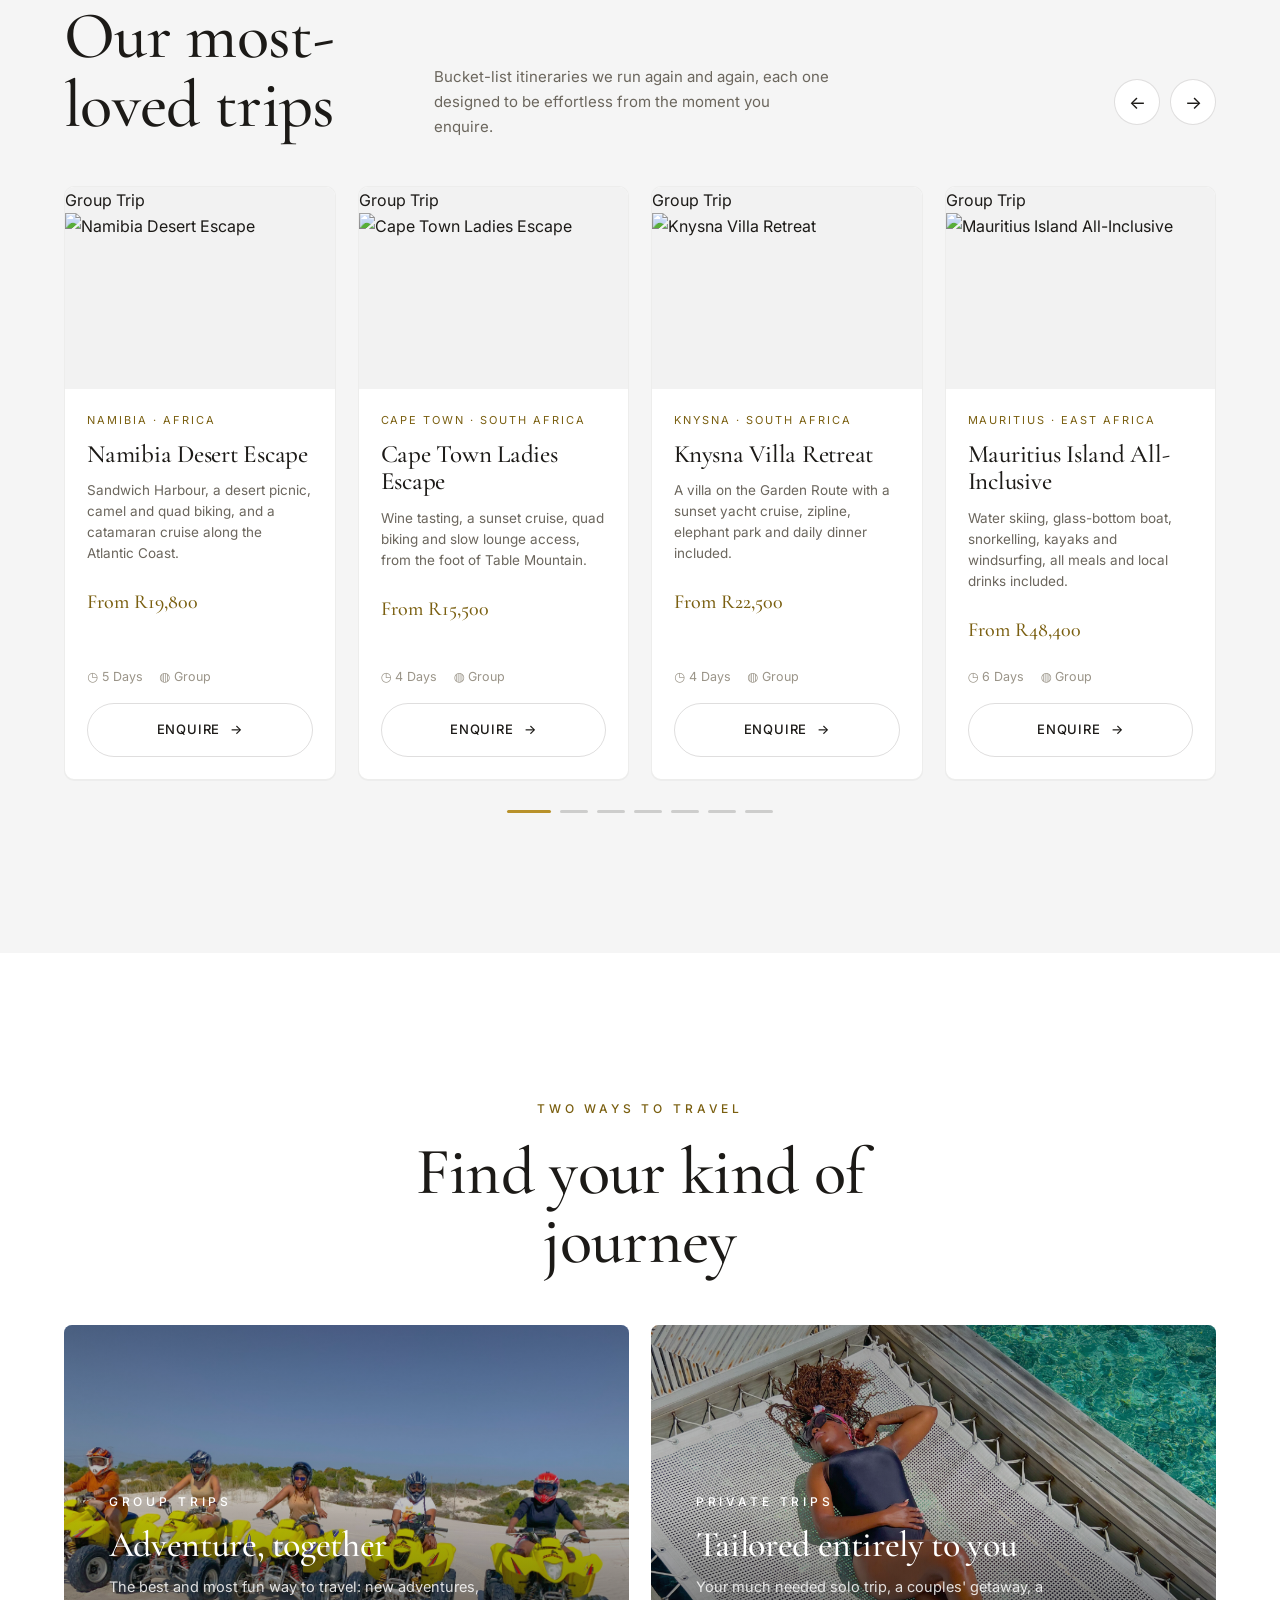
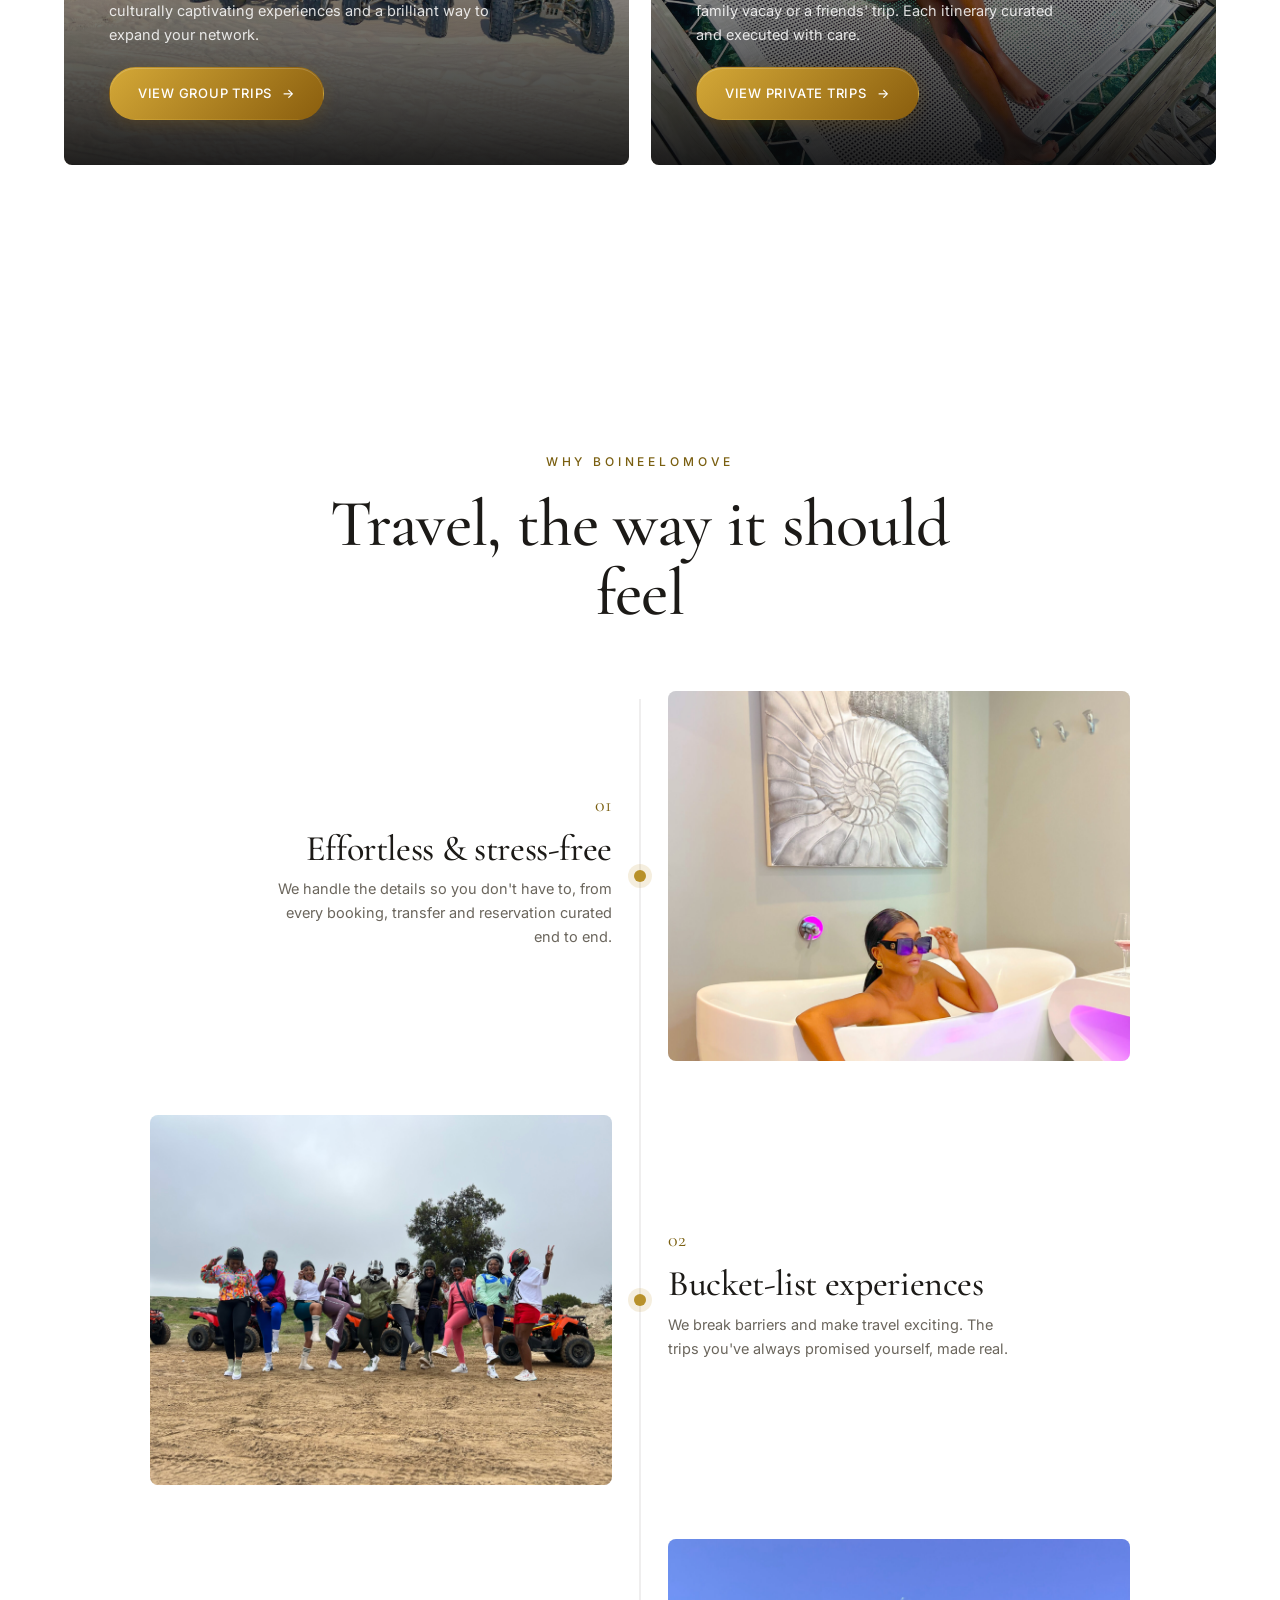
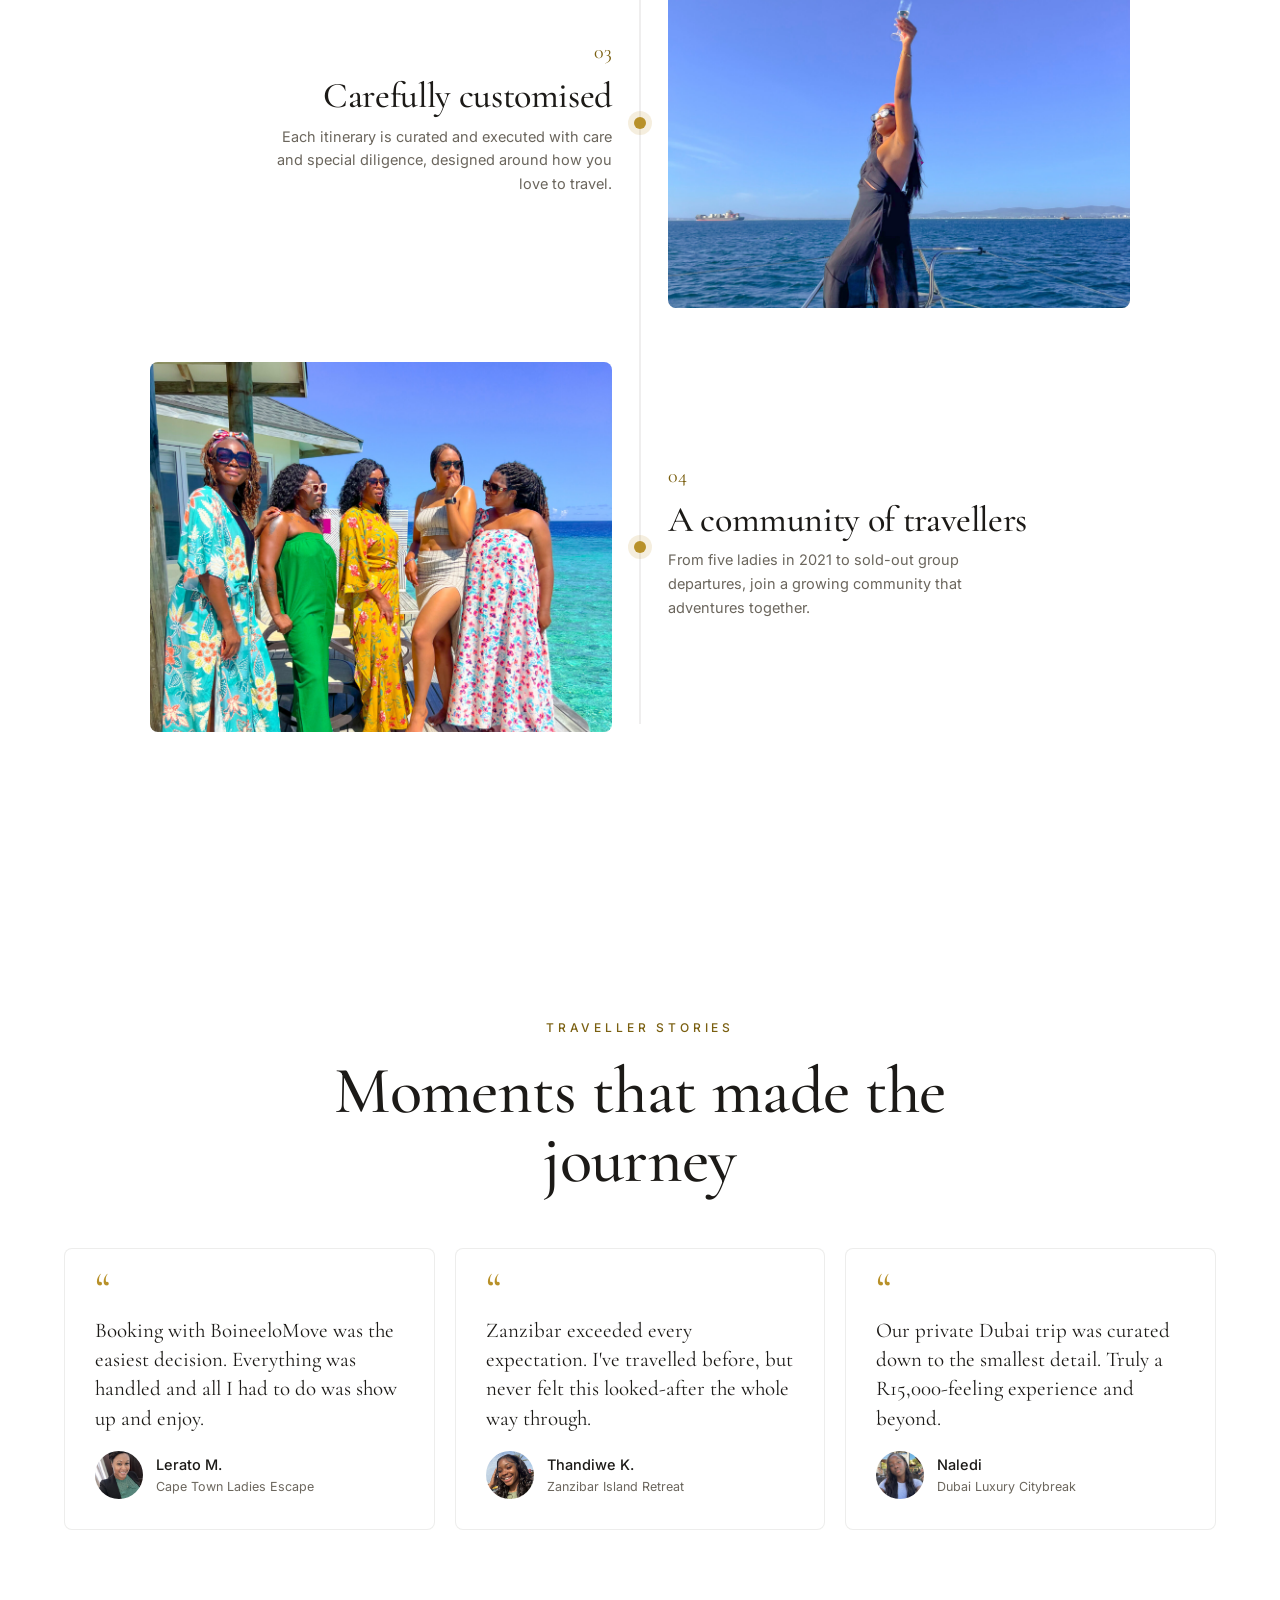
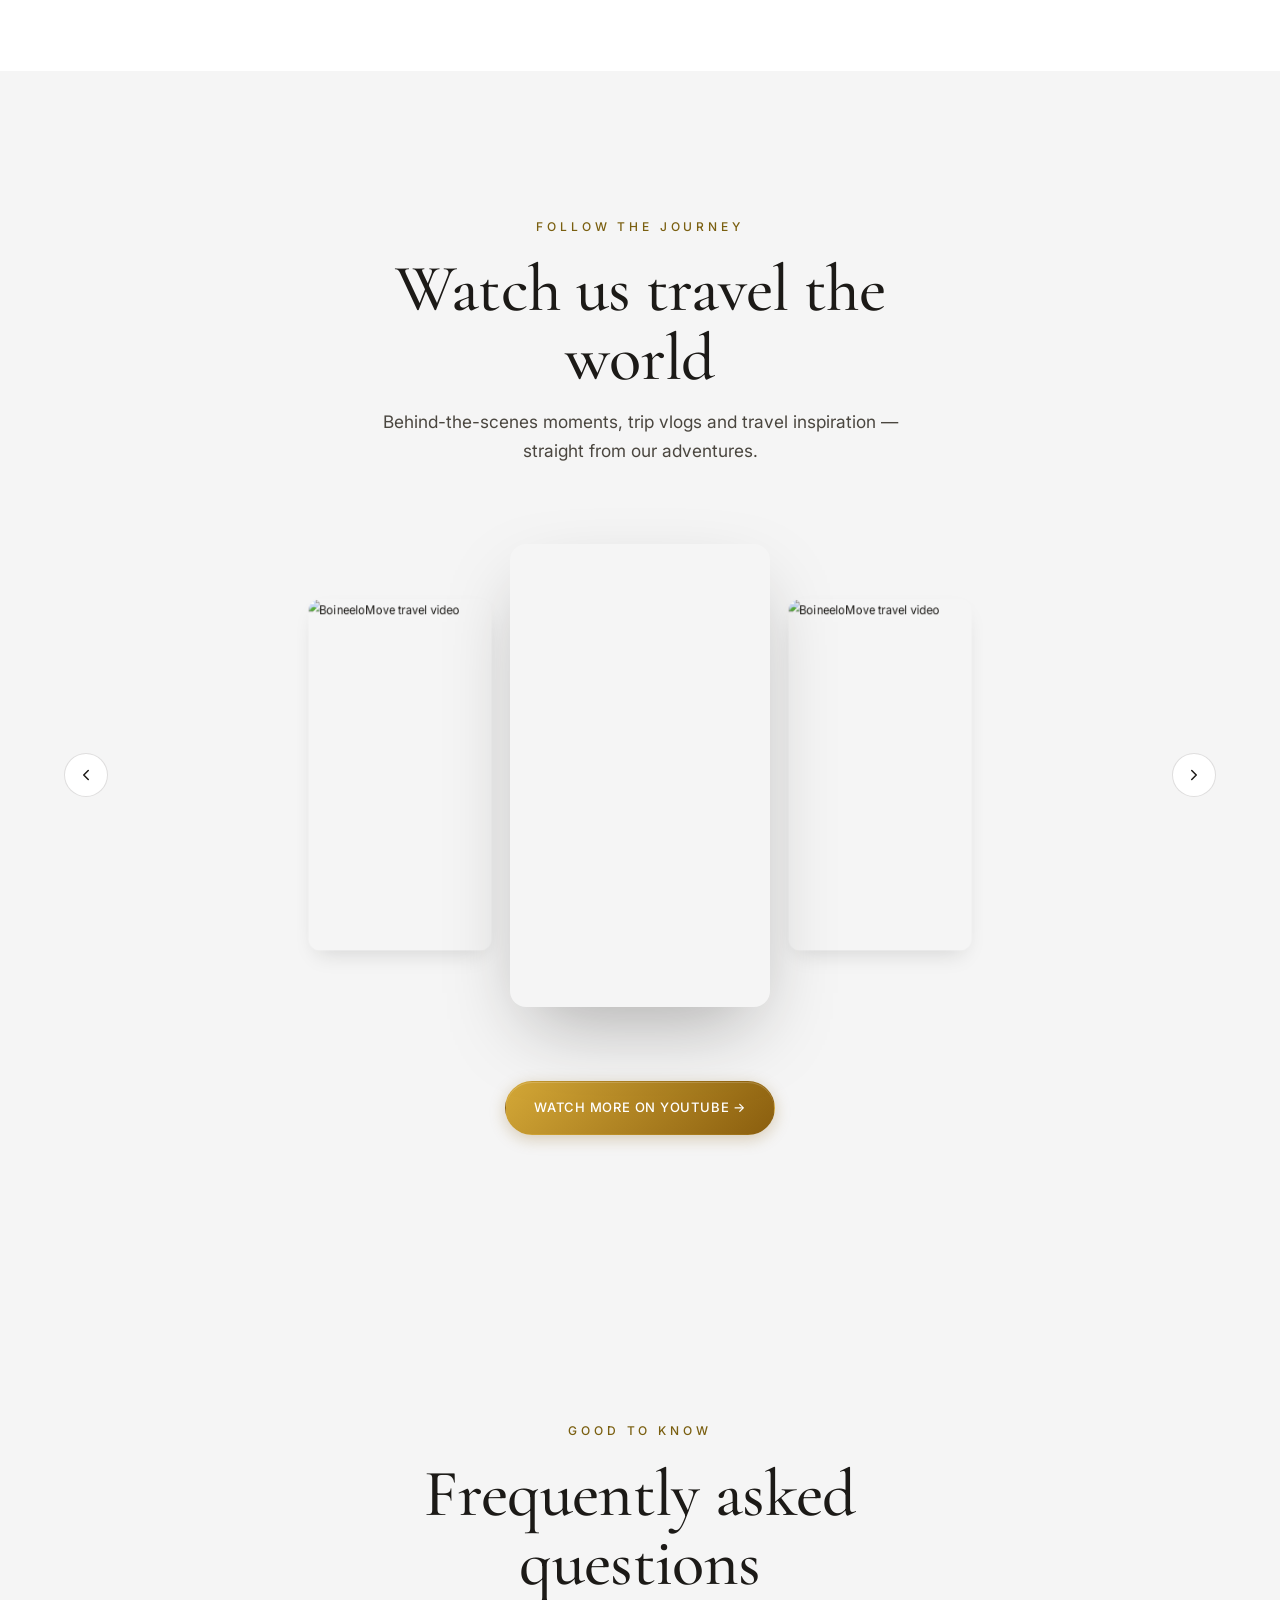
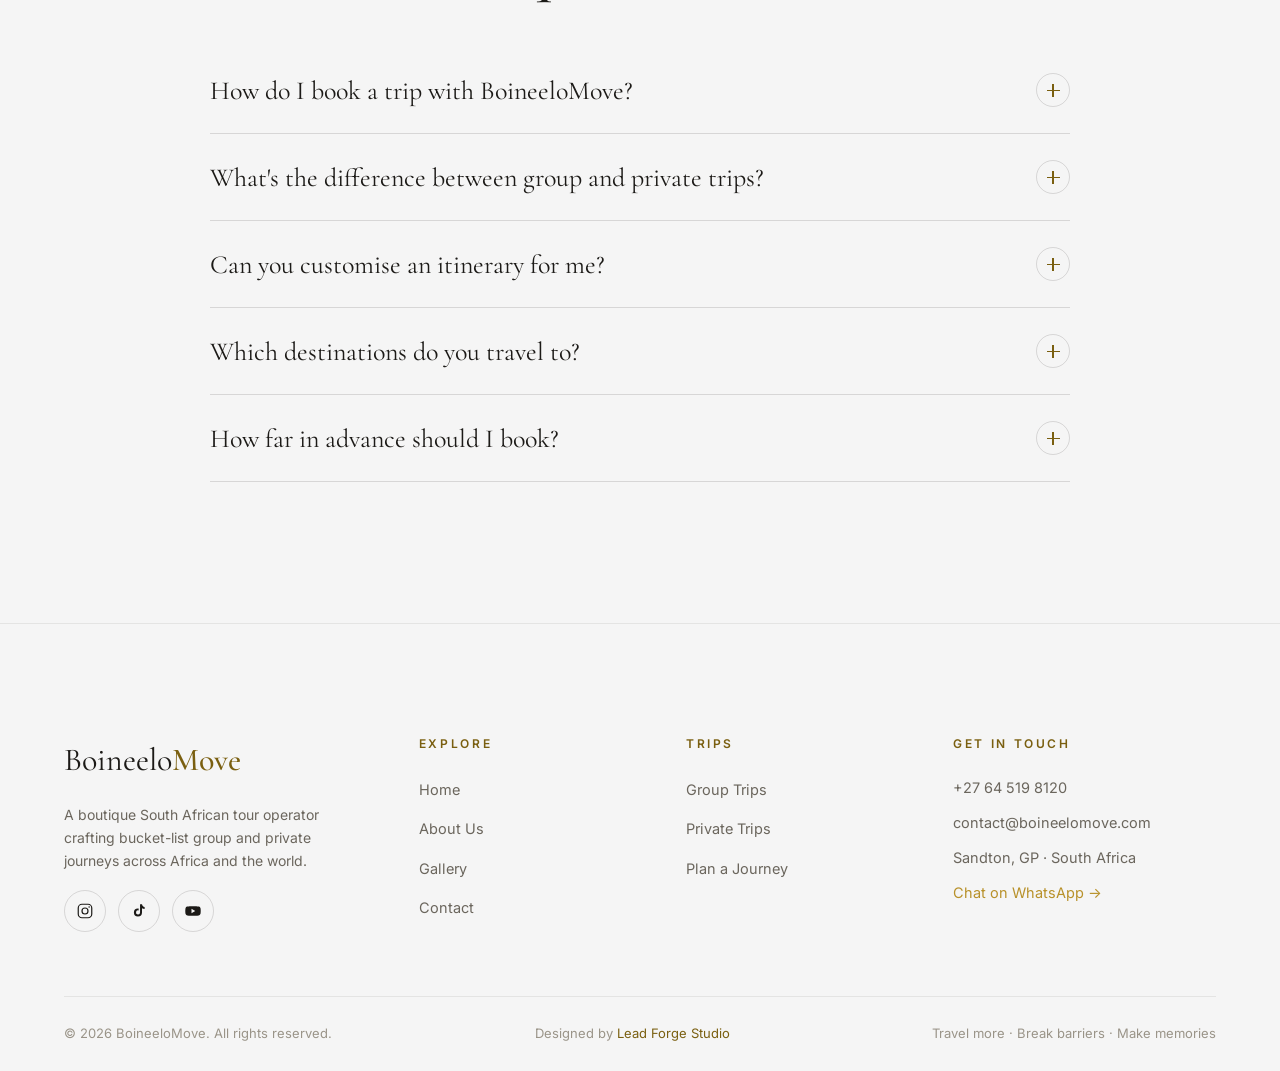
==== commit 974afbc8: "Optimize site for desktop and mobile screens Desktop: increase container max-widths at 1440/1920/256" ====
--- a/index.html
+++ b/index.html
@@ -595,7 +595,7 @@
       <span class="eyebrow center">Traveller stories</span>
       <h2 class="h2" style="margin-top:16px;">Moments that made the journey</h2>
     </div>
-    <div class="dest-grid" style="grid-template-columns:repeat(3,1fr);">
+    <div class="dest-grid dest-grid--3col">
       <figure class="reveal" style="background:var(--surface); border:1px solid var(--line-2); border-radius:8px; padding:30px; margin:0; display:flex; flex-direction:column; gap:18px;">
         <div style="color:var(--gold); font-family:var(--serif); font-size:46px; line-height:.4;">&ldquo;</div>
         <blockquote style="margin:0; font-family:var(--serif); font-size:21px; line-height:1.4; color:var(--text);">Booking with BoineeloMove was the easiest decision. Everything was handled and all I had to do was show up and enjoy.</blockquote>
--- a/assets/site.css
+++ b/assets/site.css
@@ -767,3 +767,464 @@
 /* CTA band button hover lift */
 .cta-band .btn{ transition:transform .4s var(--ease), box-shadow .4s var(--ease), background .4s var(--ease); }
 .cta-band .btn:hover{ transform:translateY(-3px) scale(1.03); }
+
+/* ============================================================
+   DESKTOP & LARGE-SCREEN PREMIUM OPTIMIZATION
+   Progressive enhancement — min-width only, mobile unaffected.
+   Breakpoints: 1280 · 1440 · 1600 · 1920 · 2560px
+   ============================================================ */
+
+/* ── Container: prevent over-narrow content on large monitors ── */
+@media (min-width: 1440px) {
+  :root { --maxw: 1360px; }
+}
+@media (min-width: 1920px) {
+  :root { --maxw: 1540px; }
+}
+@media (min-width: 2560px) {
+  :root { --maxw: 1840px; }
+}
+
+/* ── Navigation: breathing room on wide screens ── */
+@media (min-width: 1280px) {
+  .nav__links { gap: 40px; }
+}
+@media (min-width: 1600px) {
+  .nav__links { gap: 48px; }
+  .nav__right { gap: 24px; }
+}
+
+/* ── Hero: immersive layout on large screens ── */
+@media (min-width: 1280px) {
+  .htext { max-width: 720px; }
+  .hero__rail { width: 252px; }
+}
+@media (min-width: 1600px) {
+  .htext { max-width: 780px; }
+  .htext p { font-size: clamp(17px, 1.2vw, 21px); max-width: 50ch; }
+  .hero__rail { width: 268px; }
+  .hpreview { height: 138px; }
+  .hpreview__name { font-size: 22px; }
+  .hslide__note { left: clamp(48px, 5vw, 80px); }
+}
+@media (min-width: 1920px) {
+  .htext { max-width: 840px; }
+  .htext h1 { font-size: clamp(96px, 7.2vw, 152px); }
+  .htext p { font-size: clamp(18px, 1.15vw, 22px); }
+  .hero__rail { width: 286px; gap: 18px; }
+  .hpreview { height: 152px; }
+  .hpreview__name { font-size: 23px; }
+  .hero__nav { bottom: 52px; }
+  .hdot { width: 34px; }
+  .hdot.active { width: 52px; }
+  .harrow { width: 52px; height: 52px; font-size: 20px; }
+}
+
+/* ── Section padding: more generous whitespace on large displays ── */
+@media (min-width: 1600px) {
+  .section-pad { padding-block: clamp(110px, 9vw, 160px); }
+}
+
+/* ── Typography: scale headings and body for large screens ── */
+@media (min-width: 1280px) {
+  .lead { font-size: clamp(17px, 1.35vw, 21px); }
+}
+@media (min-width: 1920px) {
+  .h2   { font-size: clamp(36px, 4.2vw, 80px); }
+  .h3   { font-size: clamp(26px, 2.5vw, 42px); }
+  .lead { font-size: clamp(18px, 1.1vw, 22px); }
+}
+
+/* ── Intro section (home) ── */
+@media (min-width: 1280px) {
+  .intro { gap: clamp(56px, 6.5vw, 112px); }
+  .intro__big { font-size: clamp(32px, 3.2vw, 50px); }
+}
+
+/* ── Section heading helper ── */
+@media (min-width: 1280px) {
+  .shead { margin-bottom: 60px; }
+  .shead__l { max-width: 42ch; }
+}
+
+/* ── Destination cards ── */
+@media (min-width: 1440px) {
+  .dest-grid { gap: 24px; }
+  .dest-card__name { font-size: 32px; }
+  .dest-card__body { padding: 28px; }
+}
+
+/* ── Responsive 3-column grid (for testimonials — replaces hardcoded inline style) ── */
+.dest-grid--3col { grid-template-columns: repeat(3, 1fr); }
+@media (max-width: 900px) { .dest-grid--3col { grid-template-columns: repeat(2, 1fr); } }
+@media (max-width: 600px) { .dest-grid--3col { grid-template-columns: 1fr; } }
+
+/* ── Trip grid ── */
+@media (min-width: 1440px) {
+  .trip-grid { gap: 26px; }
+  .trip-card__name { font-size: 27px; }
+}
+@media (min-width: 1920px) {
+  .trip-grid { gap: 30px; }
+  .trip-card__body { padding: 26px; gap: 14px; }
+}
+
+/* ── Split panels (Group vs Private) ── */
+@media (min-width: 1440px) {
+  .split { gap: 26px; }
+  .split__panel { min-height: 500px; }
+}
+@media (min-width: 1920px) {
+  .split { gap: 28px; }
+  .split__panel { min-height: 580px; }
+}
+
+/* ── Timeline (Why us) ── */
+@media (min-width: 1440px) {
+  .timeline { max-width: 1100px; }
+  .tl-row { margin-bottom: 64px; }
+  .tl-text p { font-size: 15.5px; max-width: 40ch; }
+}
+@media (min-width: 1920px) {
+  .timeline { max-width: 1300px; }
+  .tl-text p { font-size: 16px; max-width: 42ch; }
+}
+
+/* ── Stats row ── */
+@media (min-width: 1280px) {
+  .stats-row { max-width: 1020px; padding: 52px 56px; }
+}
+@media (min-width: 1920px) {
+  .stats-row { max-width: 1140px; padding: 58px 64px; }
+}
+
+/* ── FAQ ── */
+@media (min-width: 1440px) {
+  .faq { max-width: 1000px; }
+  .faq-q { font-size: clamp(22px, 1.8vw, 28px); padding: 28px 0; }
+}
+
+/* ── YouTube carousel: larger cards on wide screens ── */
+@media (min-width: 1400px) {
+  .yt-stage { height: 600px; }
+  .yt-cards { width: 300px; height: 534px; }
+  .yt-card  { width: 300px; }
+  .yt-card[data-pos="left"]  { transform: translateX(-278px) scale(0.76) rotateY(22deg); }
+  .yt-card[data-pos="right"] { transform: translateX(278px)  scale(0.76) rotateY(-22deg); }
+}
+@media (min-width: 1920px) {
+  .yt-stage { height: 680px; }
+  .yt-cards { width: 340px; height: 604px; }
+  .yt-card  { width: 340px; }
+  .yt-card[data-pos="left"]  { transform: translateX(-316px) scale(0.76) rotateY(22deg); }
+  .yt-card[data-pos="right"] { transform: translateX(316px)  scale(0.76) rotateY(-22deg); }
+}
+
+/* ── Footer ── */
+@media (min-width: 1440px) {
+  .footer__top { gap: 64px; }
+  .footer__brand p { max-width: 34ch; }
+}
+@media (min-width: 1920px) {
+  .footer__top { gap: 80px; padding-bottom: 80px; }
+}
+
+/* ── Page hero (inner pages) ── */
+@media (min-width: 1440px) {
+  .pagehero { min-height: 64vh; }
+  .pagehero h1 { font-size: clamp(52px, 6.5vw, 116px); }
+}
+@media (min-width: 1920px) {
+  .pagehero { min-height: 68vh; }
+}
+
+/* ── Two-column editorial (About, Private Trips) ── */
+@media (min-width: 1440px) {
+  .cols { gap: clamp(60px, 6.5vw, 100px); }
+}
+
+/* ── Trio / value cards ── */
+@media (min-width: 1440px) {
+  .trio { gap: 28px; }
+  .vcard { padding: 42px 34px; }
+}
+
+/* ── Steps (how it works) ── */
+@media (min-width: 1280px) {
+  .steps { gap: 36px; }
+  .step__ic { width: 82px; height: 82px; }
+  .step__ic svg { width: 32px; height: 32px; }
+}
+
+/* ── CTA band ── */
+@media (min-width: 1440px) {
+  .cta-band__inner { max-width: 54ch; }
+}
+
+/* ── Contact cards ── */
+@media (min-width: 1440px) {
+  .ct-cards { gap: 26px; }
+  .ct-card  { padding: 36px 32px 34px; }
+}
+
+/* ── Gallery masonry ── */
+@media (min-width: 1440px) {
+  .gal { column-gap: 22px; }
+  .gal__item { margin-bottom: 22px; }
+}
+@media (min-width: 1920px) {
+  .gal { columns: 4; column-gap: 24px; }
+}
+
+/* ── Testimonials ── */
+@media (min-width: 1440px) {
+  [data-screen-label$="Testimonials"] .dest-grid,
+  [data-screen-label$="Testimonials"] .dest-grid--3col { gap: 26px; }
+}
+
+/* ── Scrollbar ── */
+@media (min-width: 1920px) {
+  body::-webkit-scrollbar { width: 13px; }
+}
+
+/* ── Private Trips: feature cards + image strip ── */
+@media (min-width: 1440px) {
+  .feat-grid { gap: 26px; }
+  .feat { padding: 38px 32px 36px; }
+  .pt-intro { gap: clamp(56px, 7vw, 112px); }
+  .imgstrip { gap: 18px; }
+}
+@media (min-width: 1920px) {
+  .feat-grid { gap: 30px; }
+  .imgstrip { max-width: 1680px; gap: 22px; }
+}
+
+/* ── High-DPI / Retina ── */
+@media (min-resolution: 2dppx) {
+  body { text-rendering: optimizeLegibility; }
+}
+
+/* ============================================================
+   MOBILE & SMALL-SCREEN OPTIMIZATION
+   All rules are max-width — desktop is completely unaffected.
+   Breakpoints: 900 · 760 · 600 · 480 · 380px
+   ============================================================ */
+
+/* ─── Prevent horizontal overflow on all viewports ─── */
+body { overflow-x: hidden; }
+
+/* ─── Missing responsive stacks (critical fixes) ─── */
+@media (max-width: 760px) {
+  /* Home: intro two-column had no mobile override */
+  .intro { grid-template-columns: 1fr; gap: 36px; }
+  /* Home / Group vs Private: split panels had no mobile override */
+  .split { grid-template-columns: 1fr; gap: 16px; }
+  .split__panel { min-height: 380px; }
+}
+
+/* ─── Section padding: tighter on phones ─── */
+@media (max-width: 760px) {
+  .section-pad { padding-block: clamp(52px, 11vw, 80px); }
+}
+@media (max-width: 480px) {
+  .section-pad { padding-block: 52px; }
+}
+
+/* ─── Navigation ─── */
+@media (max-width: 760px) {
+  .nav { padding: 16px var(--gutter); }
+  .nav.scrolled { padding-block: 12px; }
+  .nav__logo img { height: 52px; }
+  .nav.scrolled .nav__logo img { height: 40px; }
+}
+
+/* ─── Mobile drawer: more comfortable spacing ─── */
+@media (max-width: 760px) {
+  .drawer a { font-size: 28px; padding: 12px 0; }
+  .drawer__contact { font-size: 13px; gap: 5px; }
+}
+
+/* ─── Hero: readable and cinematic on phones ─── */
+@media (max-width: 600px) {
+  .htext h1 { font-size: clamp(46px, 12vw, 56px); line-height: .96; }
+  .htext p  { font-size: 15px; margin-bottom: 24px; max-width: 38ch; }
+  .hero__nav { bottom: 28px; gap: 16px; }
+  .hdots { gap: 7px; }
+  .hdot { width: 26px; }
+  .hdot.active { width: 40px; }
+}
+@media (max-width: 380px) {
+  .htext h1 { font-size: 42px; }
+  .htext p  { font-size: 14.5px; }
+}
+
+/* ─── Page hero (inner pages): tighter on mobile ─── */
+@media (max-width: 760px) {
+  .pagehero { min-height: 52vh; }
+  .pagehero__inner { padding: 110px 0 50px; }
+  .pagehero h1 { font-size: clamp(38px, 9vw, 64px); }
+  .pagehero p { font-size: 15px; }
+}
+
+/* ─── Typography: prevent oversized text on phones ─── */
+@media (max-width: 480px) {
+  .h2 { font-size: clamp(30px, 8vw, 42px); }
+  .h3 { font-size: clamp(22px, 5.5vw, 30px); }
+  .lead { font-size: 16px; line-height: 1.65; }
+  .intro__big { font-size: clamp(26px, 7vw, 34px); line-height: 1.22; }
+}
+@media (max-width: 760px) {
+  .intro__big { font-size: clamp(28px, 6.5vw, 38px); line-height: 1.2; }
+}
+
+/* ─── Section heading helper: stack on mobile ─── */
+@media (max-width: 760px) {
+  .shead { flex-direction: column; align-items: flex-start; gap: 18px; margin-bottom: 36px; }
+  .shead__l { max-width: 100%; }
+  .shead p { font-size: 14.5px; }
+}
+
+/* ─── Filter tabs: allow horizontal scroll on mobile ─── */
+@media (max-width: 760px) {
+  .tabs {
+    overflow-x: auto; flex-wrap: nowrap;
+    -webkit-overflow-scrolling: touch;
+    scrollbar-width: none; max-width: 100%;
+  }
+  .tabs::-webkit-scrollbar { display: none; }
+  .tab { flex-shrink: 0; padding: 10px 18px; font-size: 12.5px; }
+  .gt-filter { justify-content: flex-start; overflow-x: auto; -webkit-overflow-scrolling: touch; padding-bottom: 4px; }
+}
+
+/* ─── Buttons: 48px touch targets ─── */
+@media (max-width: 760px) {
+  .btn { padding: 15px 26px; min-height: 48px; }
+  .harrow { width: 48px; height: 48px; }
+  .link-gold { font-size: 12.5px; }
+}
+
+/* ─── Stats row ─── */
+@media (max-width: 480px) {
+  .stats-row { padding: 28px 20px; border-radius: 6px; }
+  .stat-num { font-size: 2.1rem; }
+  .stat-label { font-size: .67rem; letter-spacing: .1em; }
+  .stat-item { padding: 20px 12px; }
+}
+
+/* ─── Timeline: better image proportion on mobile ─── */
+@media (max-width: 760px) {
+  .tl-img .frame { aspect-ratio: 16/9; }
+  .tl-text h3 { font-size: clamp(20px, 5vw, 26px); }
+}
+
+/* ─── Destination cards: less tall on mobile ─── */
+@media (max-width: 760px) {
+  .dest-card { aspect-ratio: 3/4; }
+}
+@media (max-width: 480px) {
+  .dest-card { aspect-ratio: 4/3; }
+  .dest-card__name { font-size: 26px; }
+  .dest-card__body { padding: 20px; }
+}
+
+/* ─── Trip cards ─── */
+@media (max-width: 480px) {
+  .trip-card__body  { padding: 18px; gap: 10px; }
+  .trip-card__name  { font-size: 22px; }
+  .trip-card .btn   { padding: 14px 22px; font-size: 12px; }
+}
+
+/* ─── Group trips: note bar ─── */
+@media (max-width: 600px) {
+  .gt-note { flex-direction: column; gap: 6px; padding: 16px 20px; text-align: center; }
+  .gt-note__dot { display: none; }
+}
+
+/* ─── Group trips: search box ─── */
+@media (max-width: 480px) {
+  .gt-search-box { max-width: 100%; }
+}
+
+/* ─── YouTube carousel: smaller on very small phones ─── */
+@media (max-width: 380px) {
+  .yt-stage { height: 430px; }
+  .yt-cards { width: 230px; height: 409px; }
+  .yt-card  { width: 230px; }
+  .yt-card[data-pos="left"]  { transform: translateX(-150px) scale(0.72) rotateY(22deg); }
+  .yt-card[data-pos="right"] { transform: translateX(150px)  scale(0.72) rotateY(-22deg); }
+}
+
+/* ─── FAQ: tighter on mobile ─── */
+@media (max-width: 480px) {
+  .faq-q { font-size: clamp(18px, 4.5vw, 22px); padding: 22px 0; gap: 16px; }
+  .faq-icon { width: 30px; height: 30px; flex-shrink: 0; }
+  .faq-a p { font-size: 15px; }
+}
+
+/* ─── CTA band: tighter on mobile ─── */
+@media (max-width: 760px) {
+  .cta-band__inner { max-width: 100%; padding: clamp(52px, 10vw, 80px) 0; }
+  .cta-band h2 { font-size: clamp(30px, 8vw, 46px); }
+}
+
+/* ─── Footer: better mobile layout ─── */
+@media (max-width: 480px) {
+  .footer { padding-top: clamp(48px, 8vw, 80px); }
+  .footer__bottom { flex-direction: column; align-items: center; gap: 8px; text-align: center; }
+  .footer__brand .mark { font-size: 26px; }
+}
+
+/* ─── WhatsApp float: compact on small phones ─── */
+@media (max-width: 480px) {
+  .wa { width: 54px; height: 54px; right: 16px; bottom: 16px; }
+  .wa svg { width: 26px; height: 26px; }
+}
+
+/* ─── Forms: prevent iOS auto-zoom on input focus ─── */
+@media (max-width: 760px) {
+  .field input,
+  .field select,
+  .field textarea { font-size: 16px; }
+}
+
+/* ─── Contact page: wa-banner text on small phones ─── */
+@media (max-width: 480px) {
+  .wa-banner__l h3 { font-size: 24px; }
+  .wa-banner__l p  { font-size: 14px; }
+}
+
+/* ─── Private trips: feature cards ─── */
+@media (max-width: 480px) {
+  .feat { padding: 26px 22px 24px; }
+  .feat h3 { font-size: 20px; }
+  .feat-grid { gap: 16px; }
+}
+
+/* ─── About / Private trips: cols layout ─── */
+@media (max-width: 480px) {
+  .cols .frame { aspect-ratio: 4/3; }
+}
+
+/* ─── Contact cards: better spacing on mobile ─── */
+@media (max-width: 480px) {
+  .ct-card { padding: 26px 22px; }
+  .ct-card h3 { font-size: 18px; }
+}
+
+/* ─── Testimonials: tighter on mobile ─── */
+@media (max-width: 480px) {
+  .dest-grid--3col figure { padding: 22px !important; }
+}
+
+/* ─── Performance: lighter animations on mobile ─── */
+@media (max-width: 760px) {
+  /* Reduce Ken Burns intensity on mobile to ease GPU */
+  @keyframes kenburns {
+    from { transform: scale(1.06) translate(1%, -.5%); }
+    to   { transform: scale(1.0) translate(0, 0); }
+  }
+  /* Snap reveal animations (shorter travel distance) */
+  .reveal { transform: translateY(20px); }
+  /* Reduce section-specific parallax */
+  .pagehero__bg { top: 0; height: 100%; }
+}
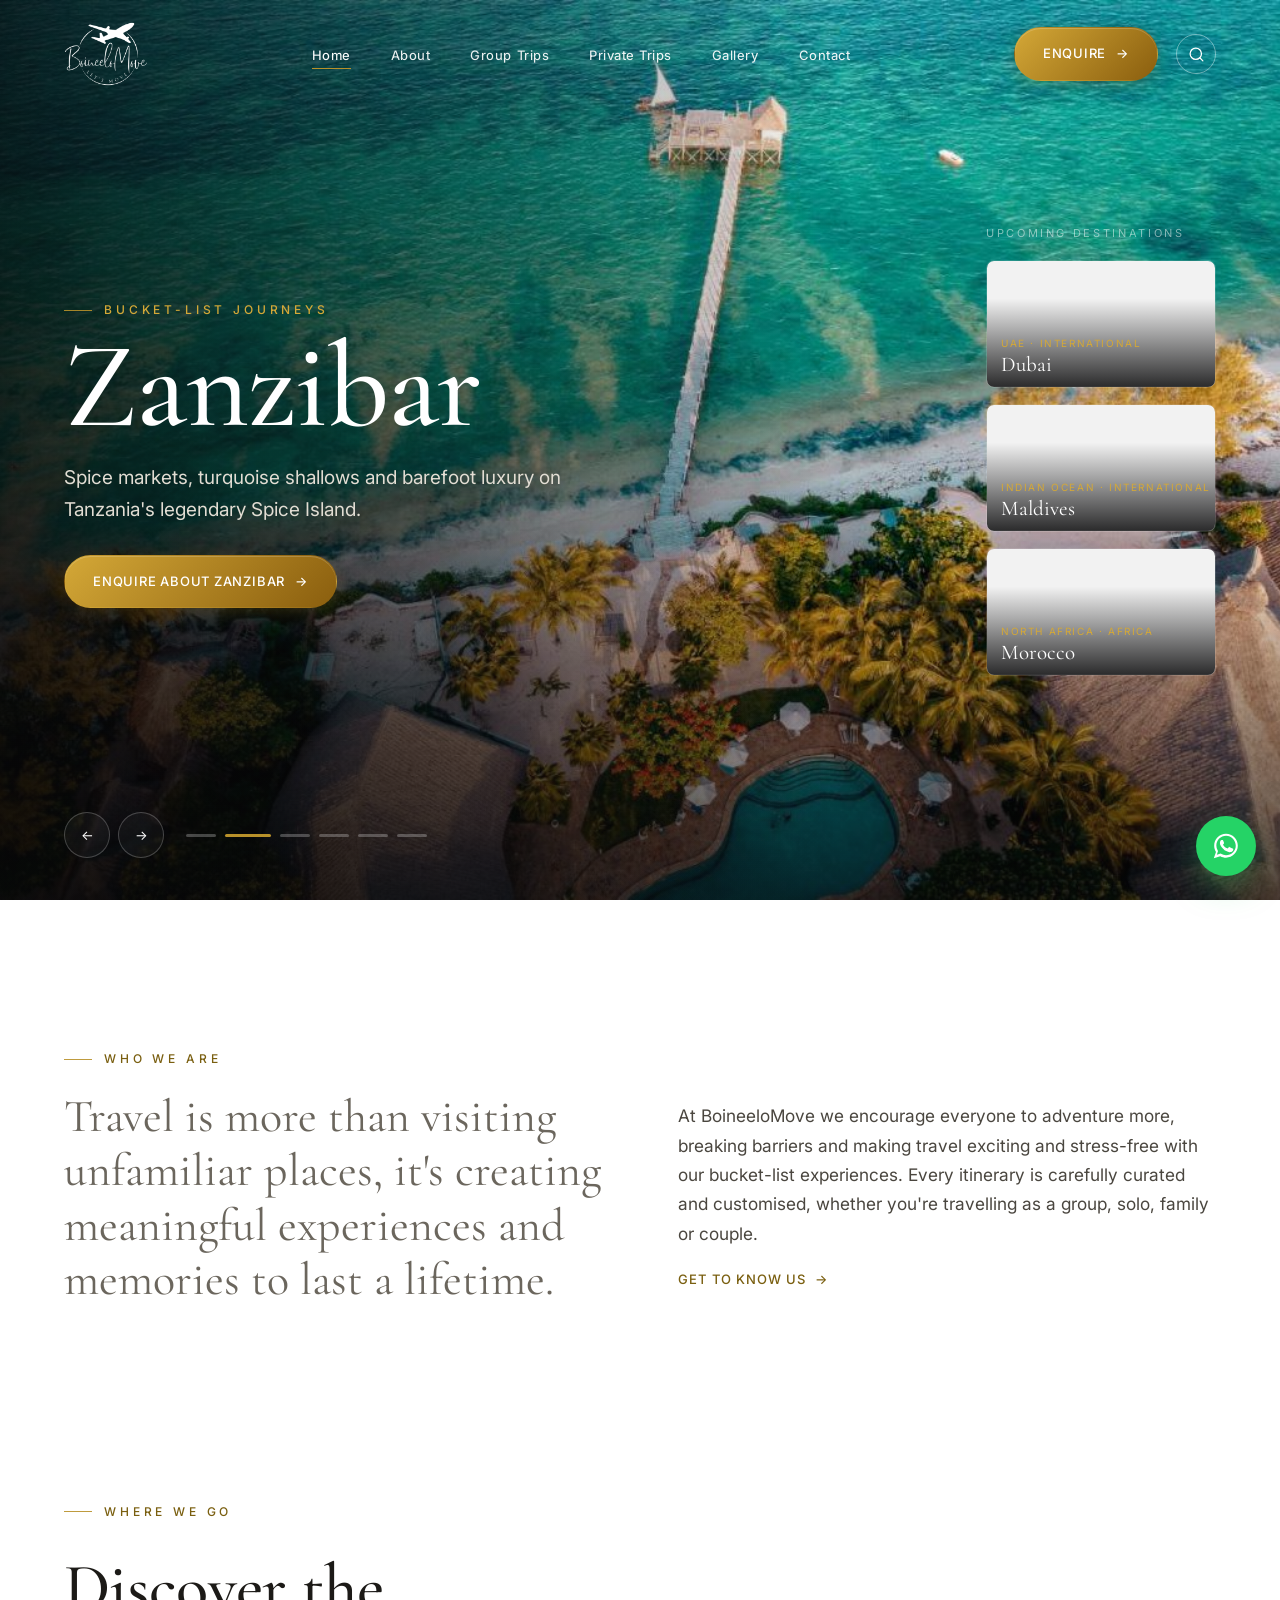
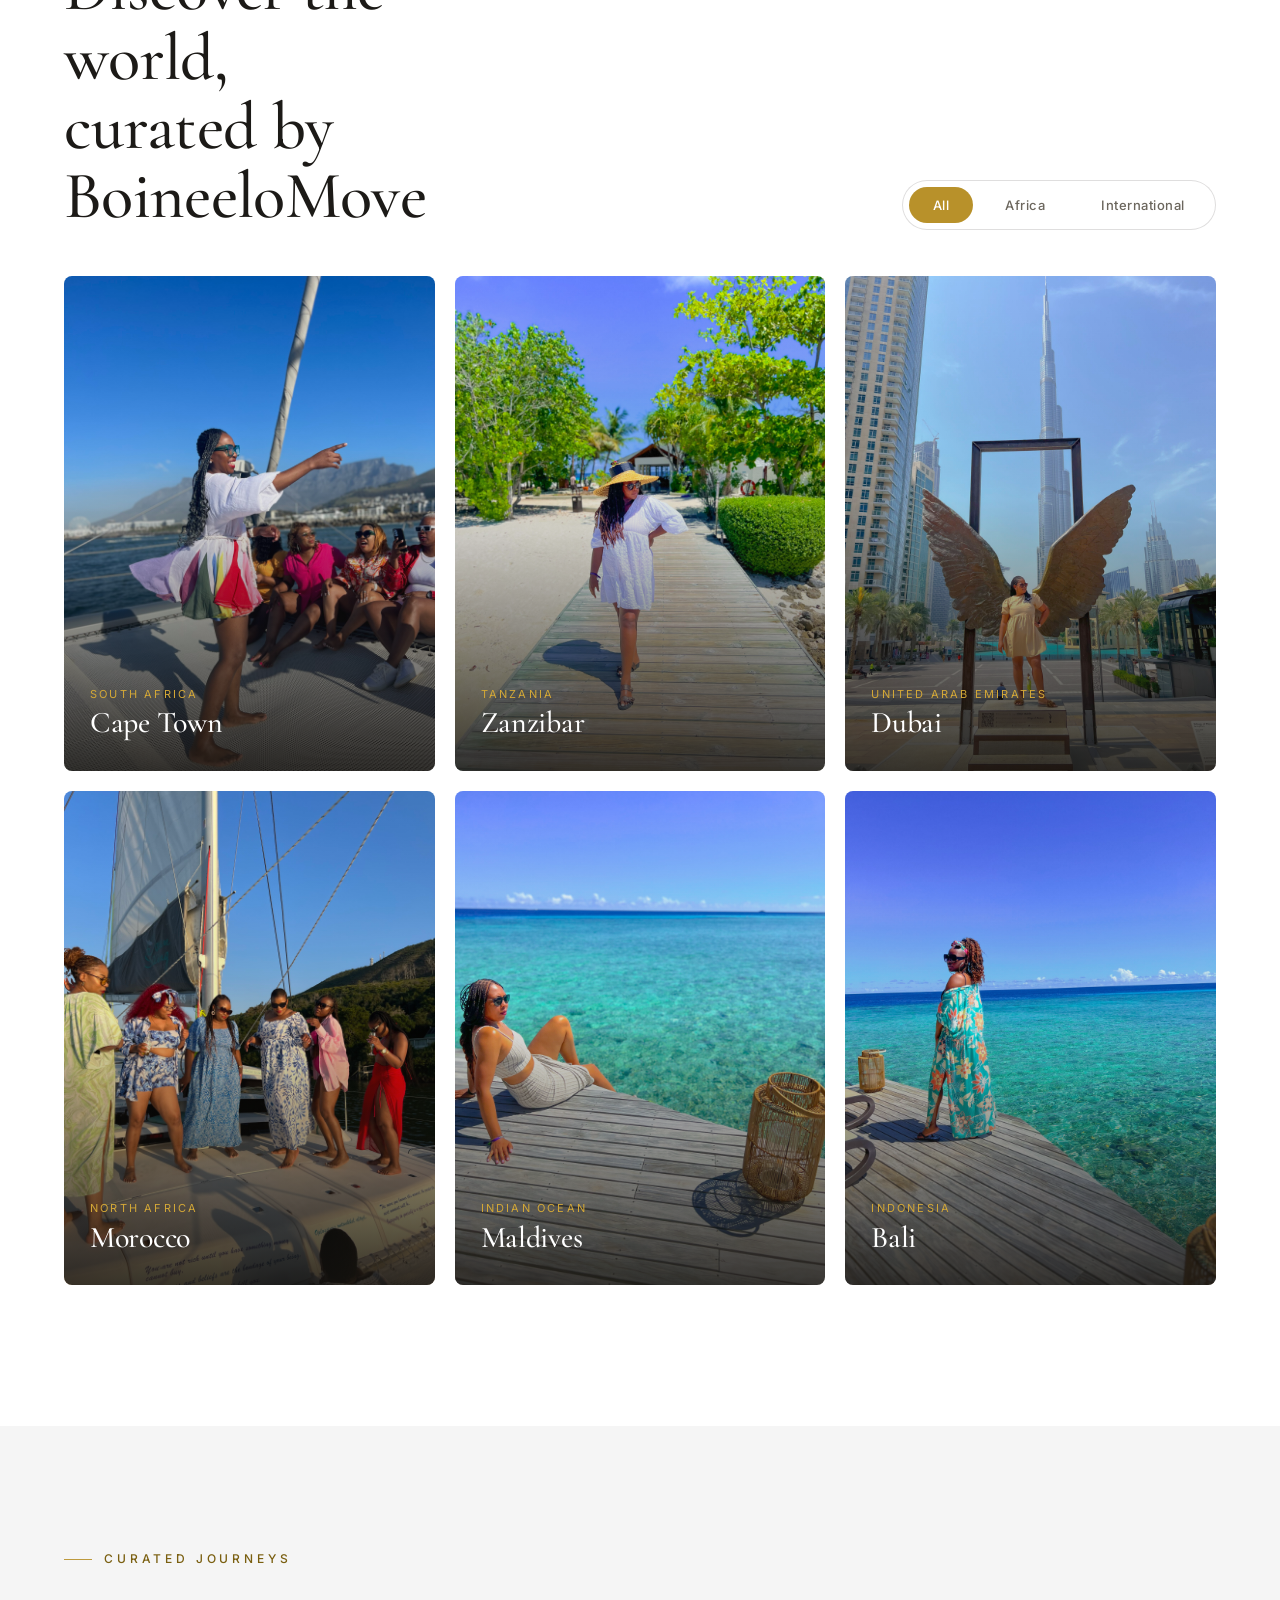
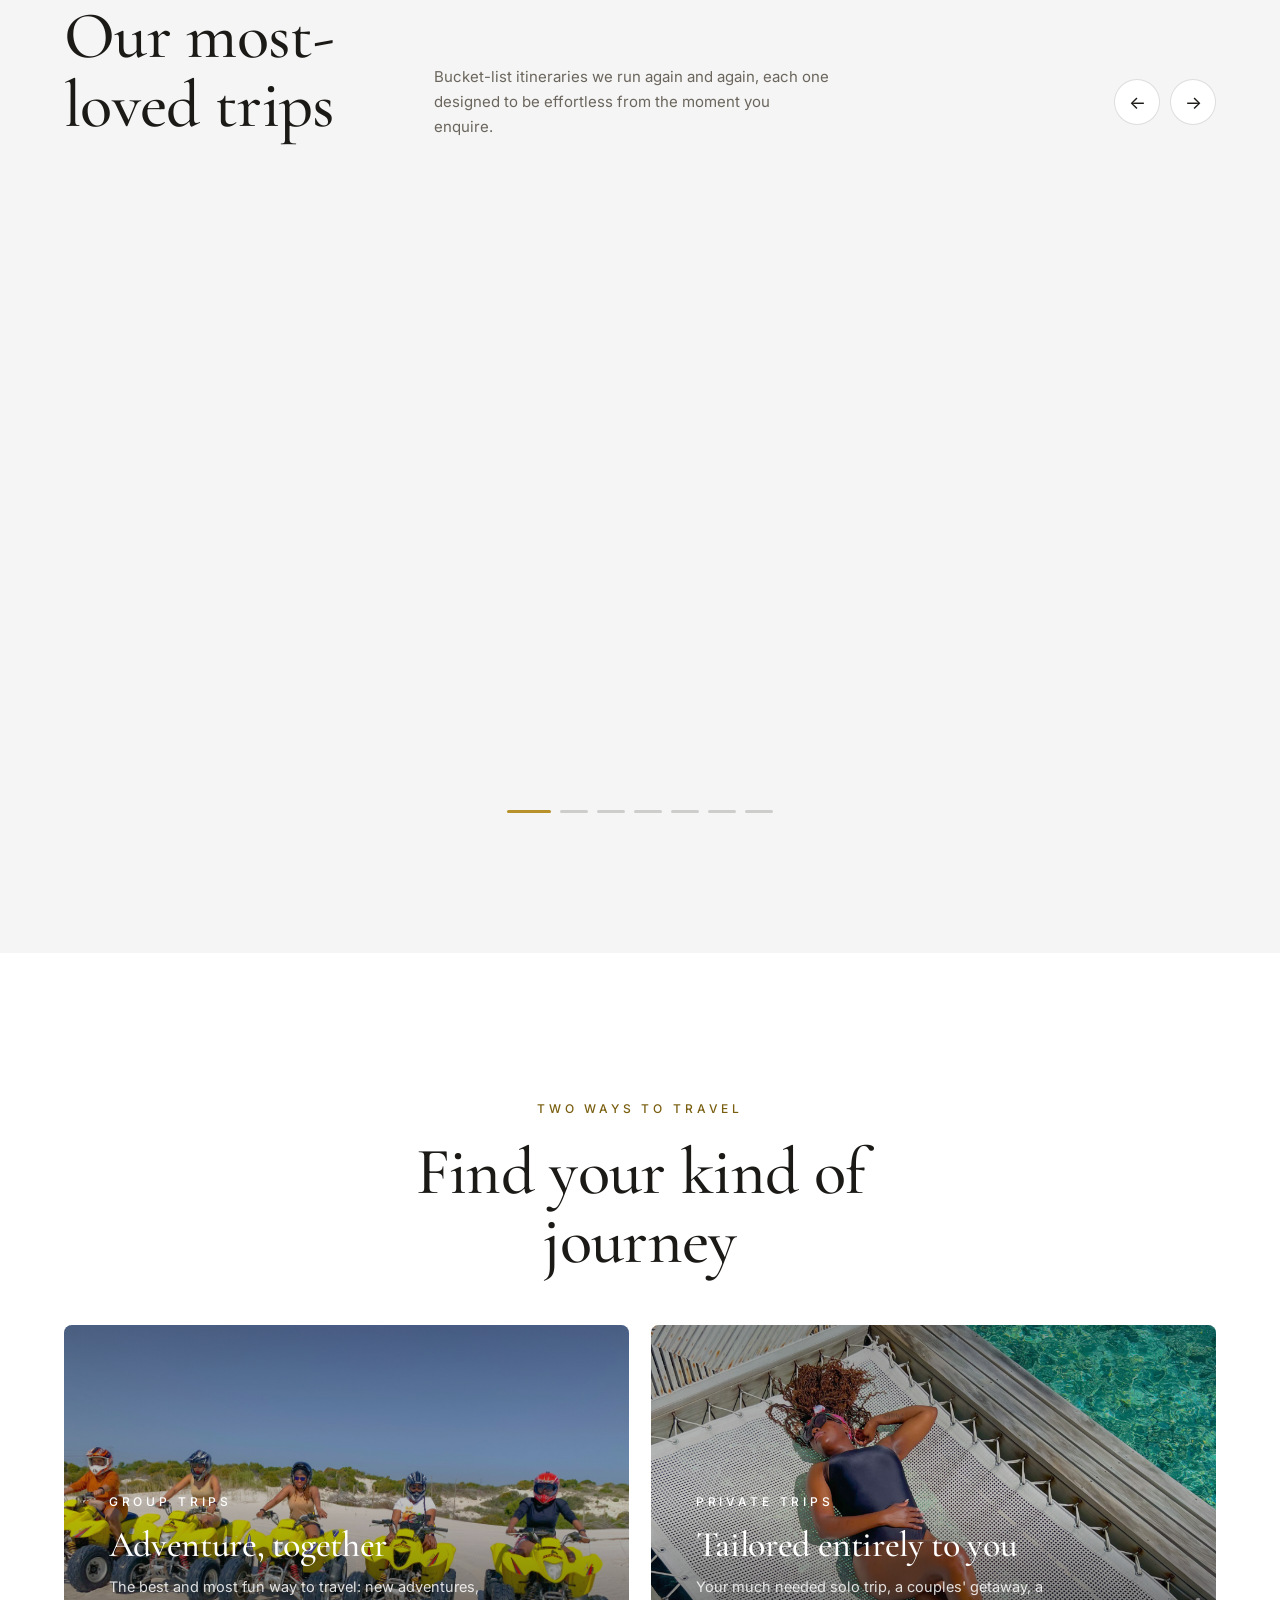
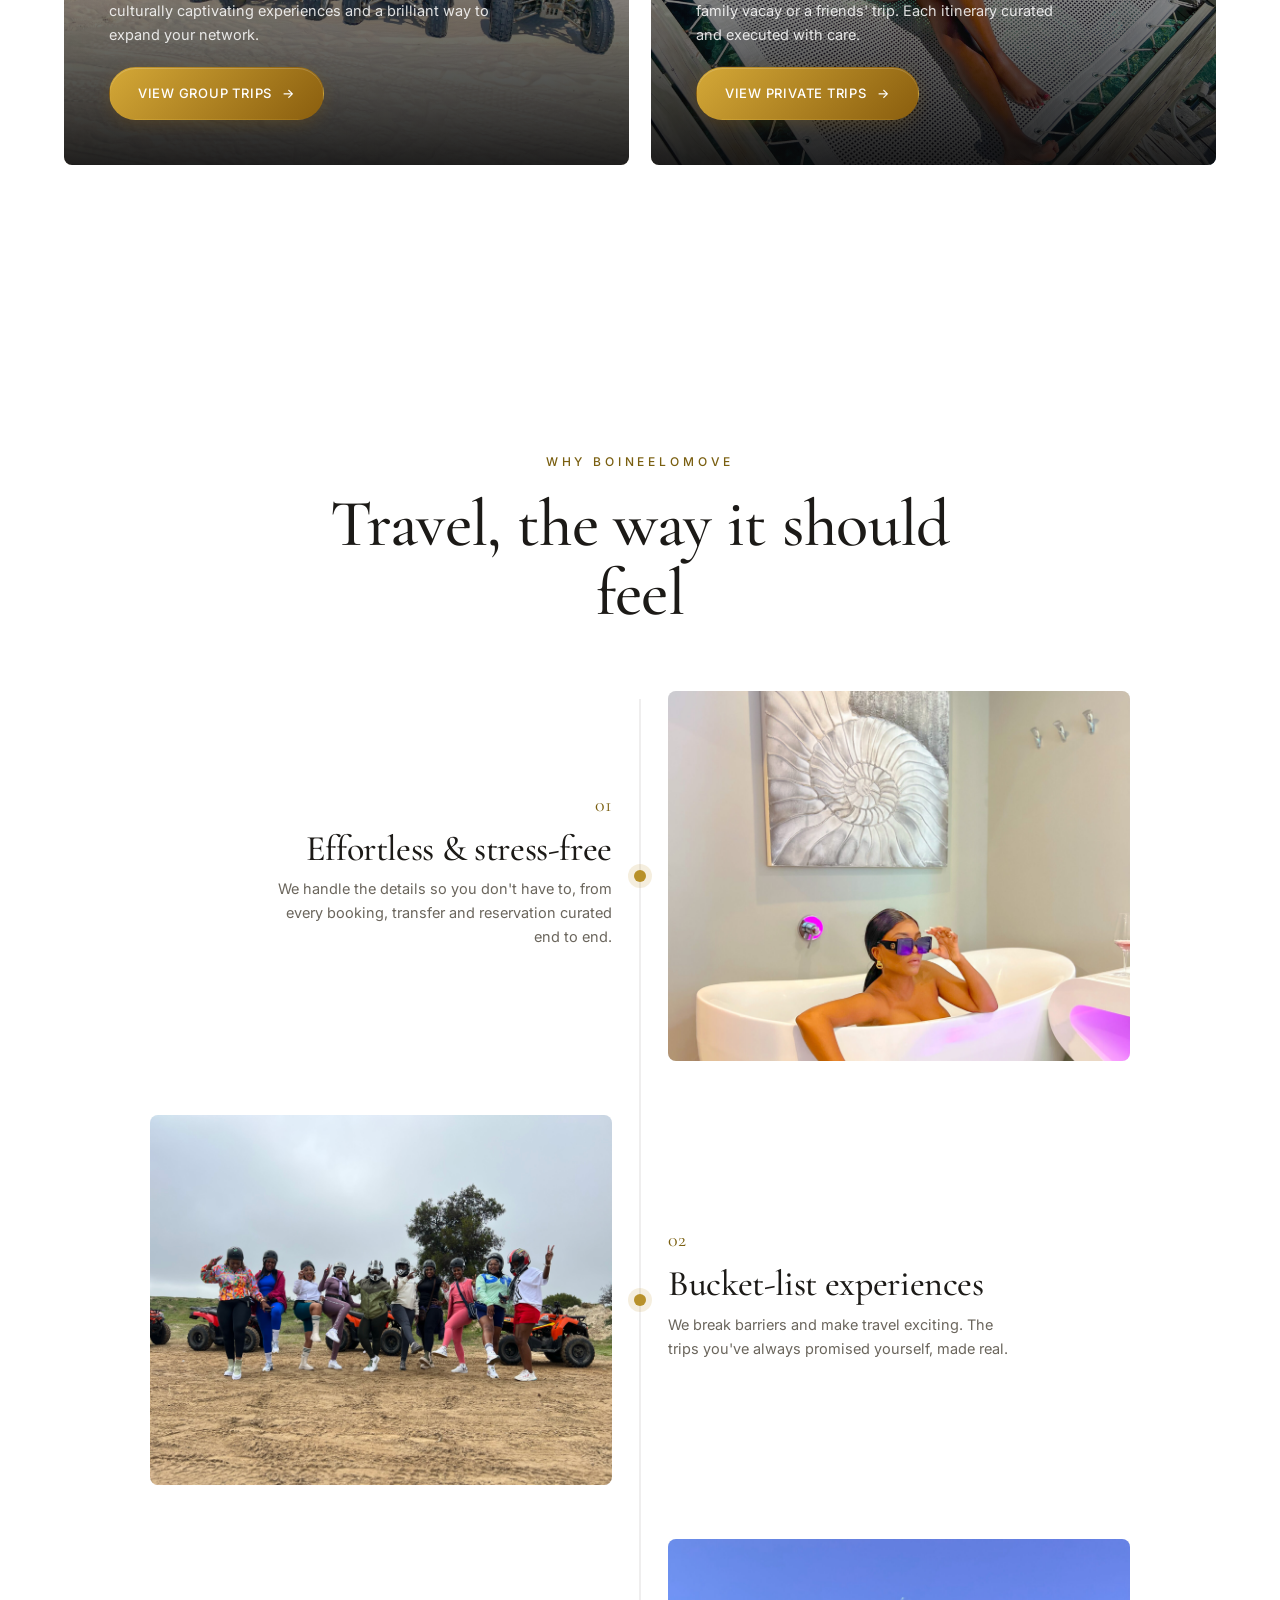
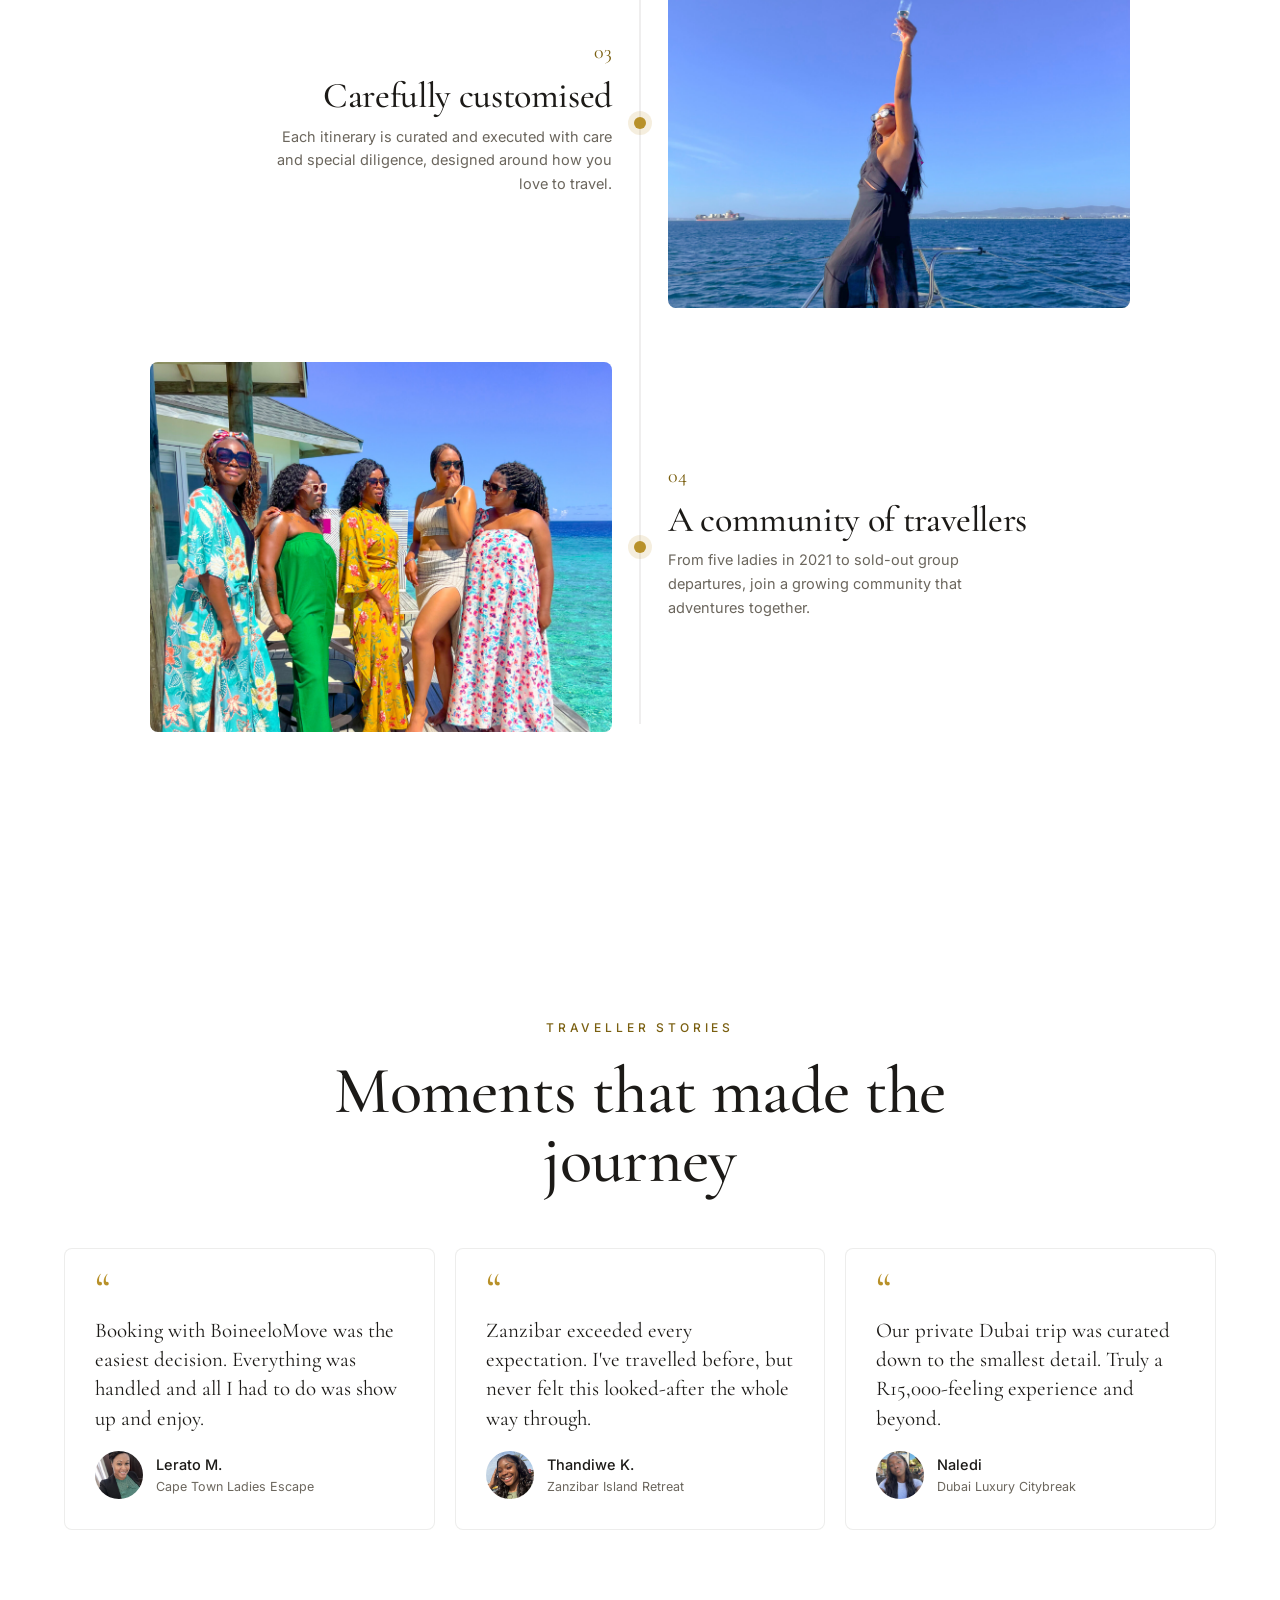
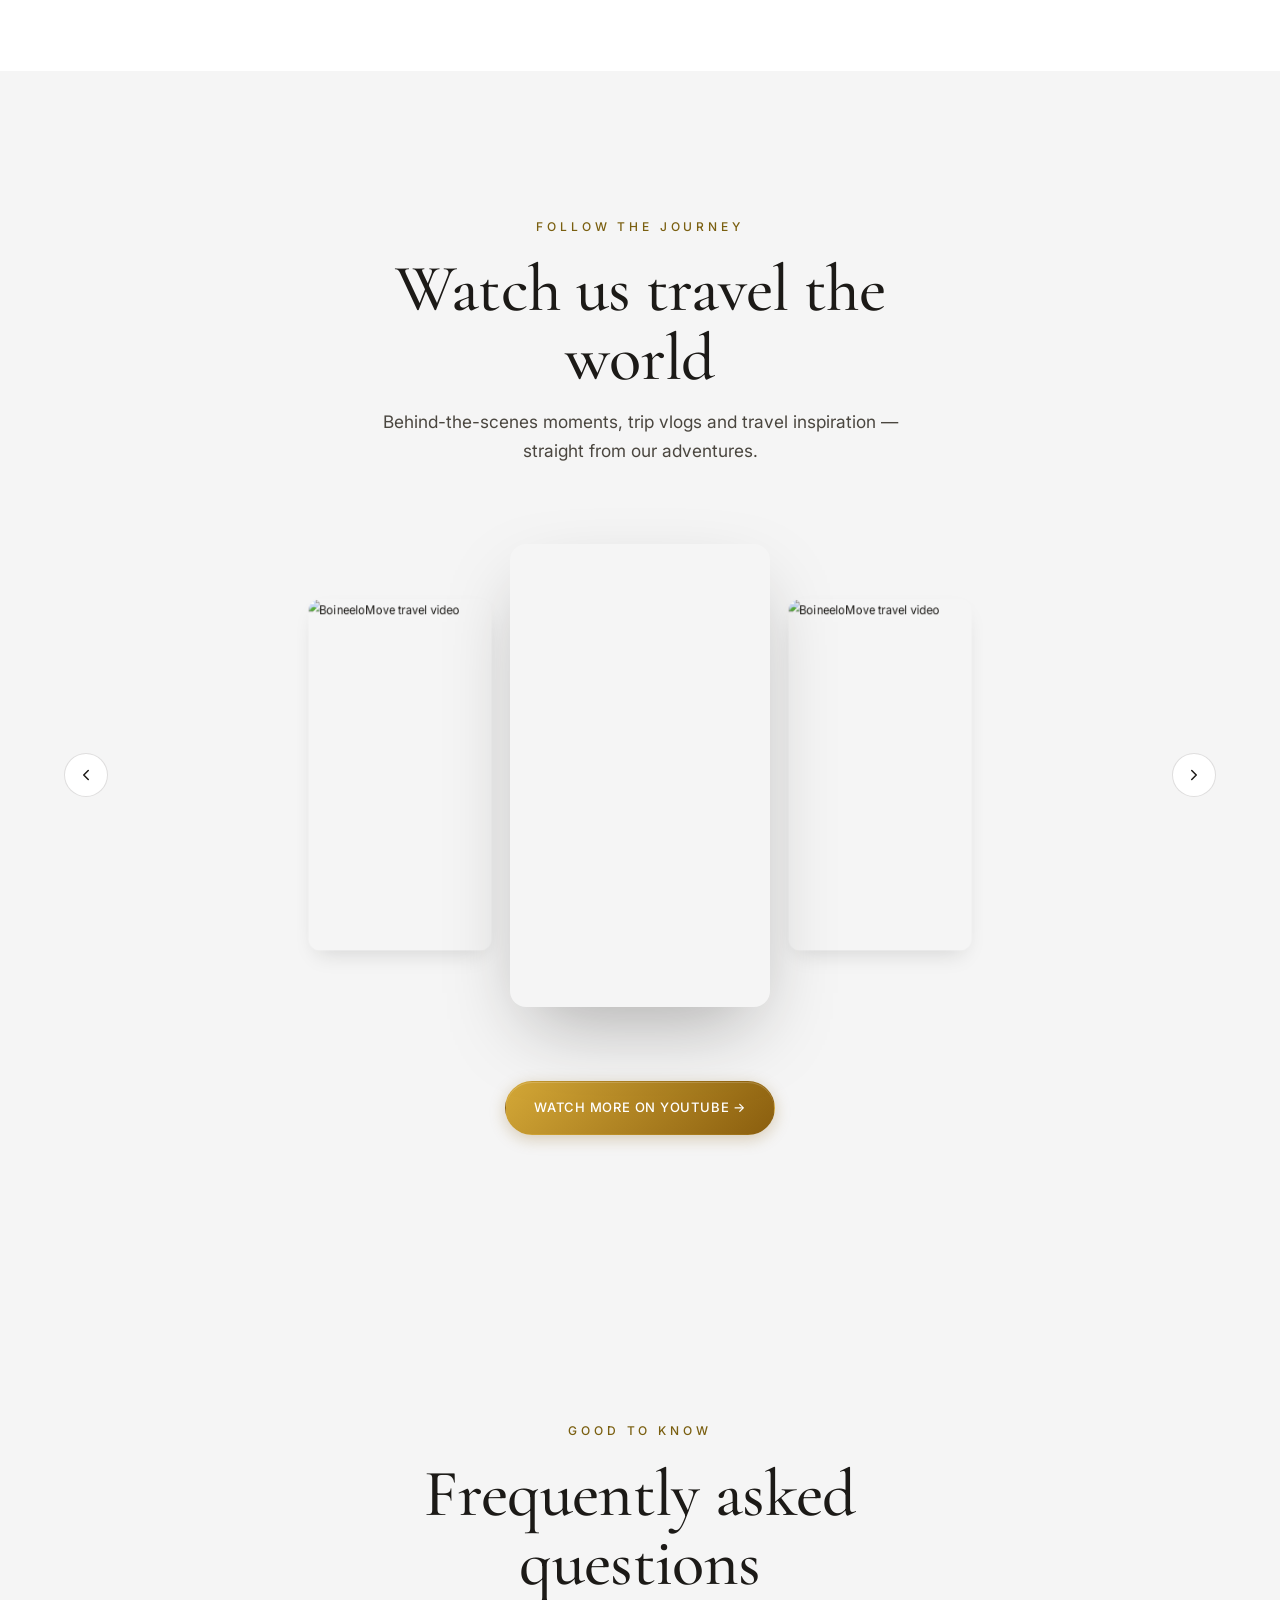
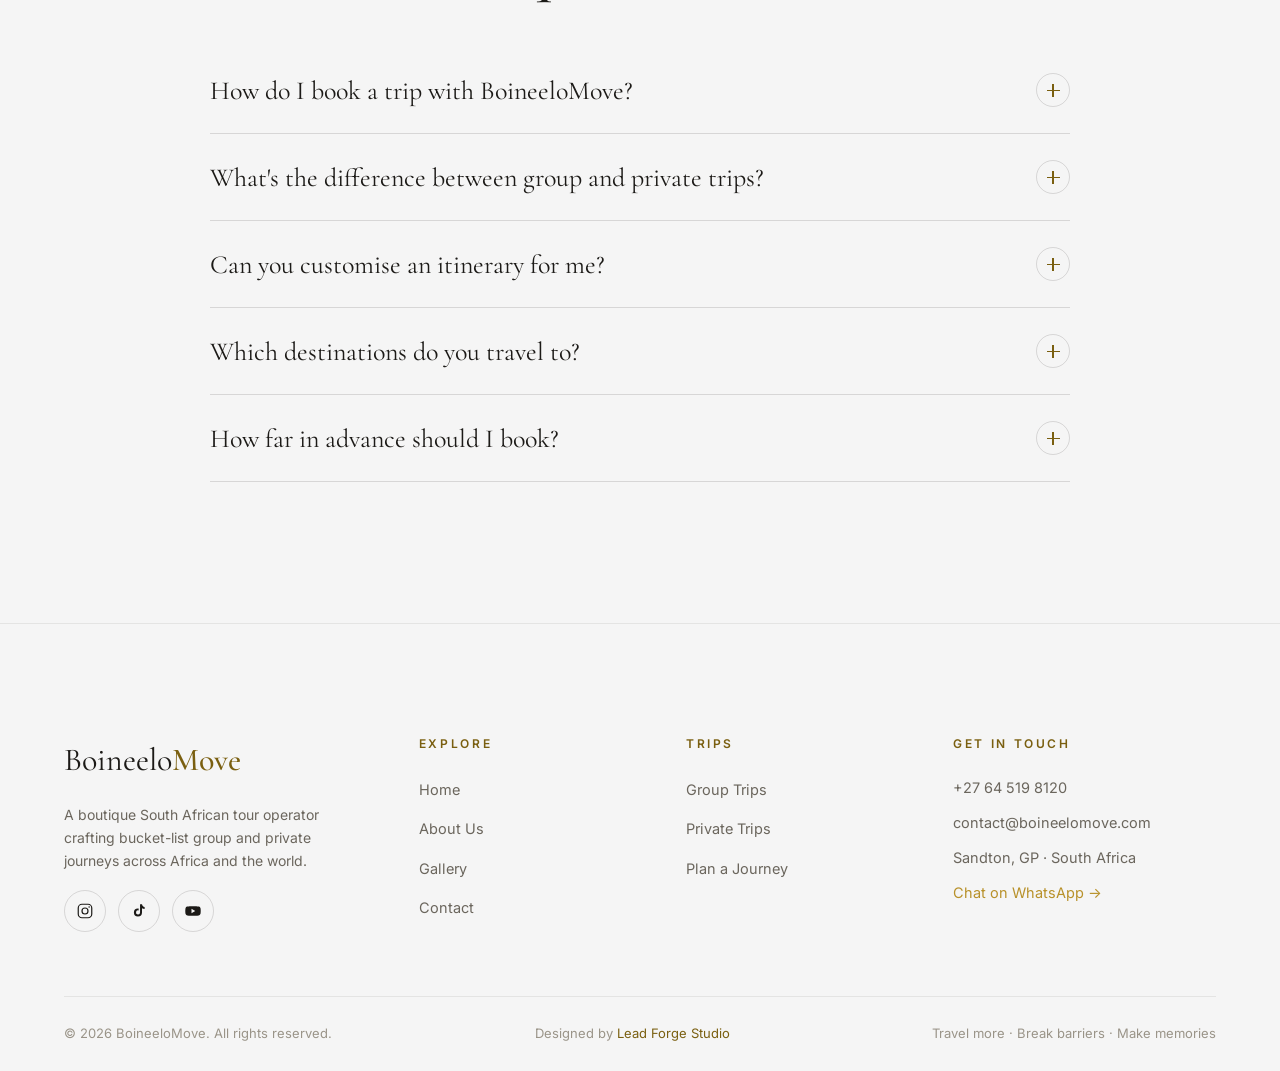
==== commit c829bea4: "Fix split and intro sections not stacking on mobile The inline <style> block in index.html loads aft" ====
--- a/index.html
+++ b/index.html
@@ -170,6 +170,21 @@
   }
   .stat-item:nth-child(odd){ border-right:1px solid rgba(28,26,23,.07); }
   .stat-item:nth-last-child(-n+2){ border-bottom:none; }
+}
+
+/* ── Mobile overrides (must live here — this block loads after site.css) ── */
+@media (max-width: 760px) {
+  .intro { grid-template-columns: 1fr; gap: 28px; }
+  .intro__big { font-size: clamp(28px, 8vw, 40px); line-height: 1.2; }
+  .split { grid-template-columns: 1fr; gap: 16px; }
+  .split__panel { min-height: 340px; }
+  .shead { flex-direction: column; align-items: flex-start; gap: 18px; margin-bottom: 36px; }
+  .shead__l { max-width: 100%; }
+}
+@media (max-width: 480px) {
+  .split__panel { min-height: 280px; }
+  .split__body h3 { font-size: 24px; }
+  .split__body p { font-size: 14px; }
 }
 </style>
 </head>
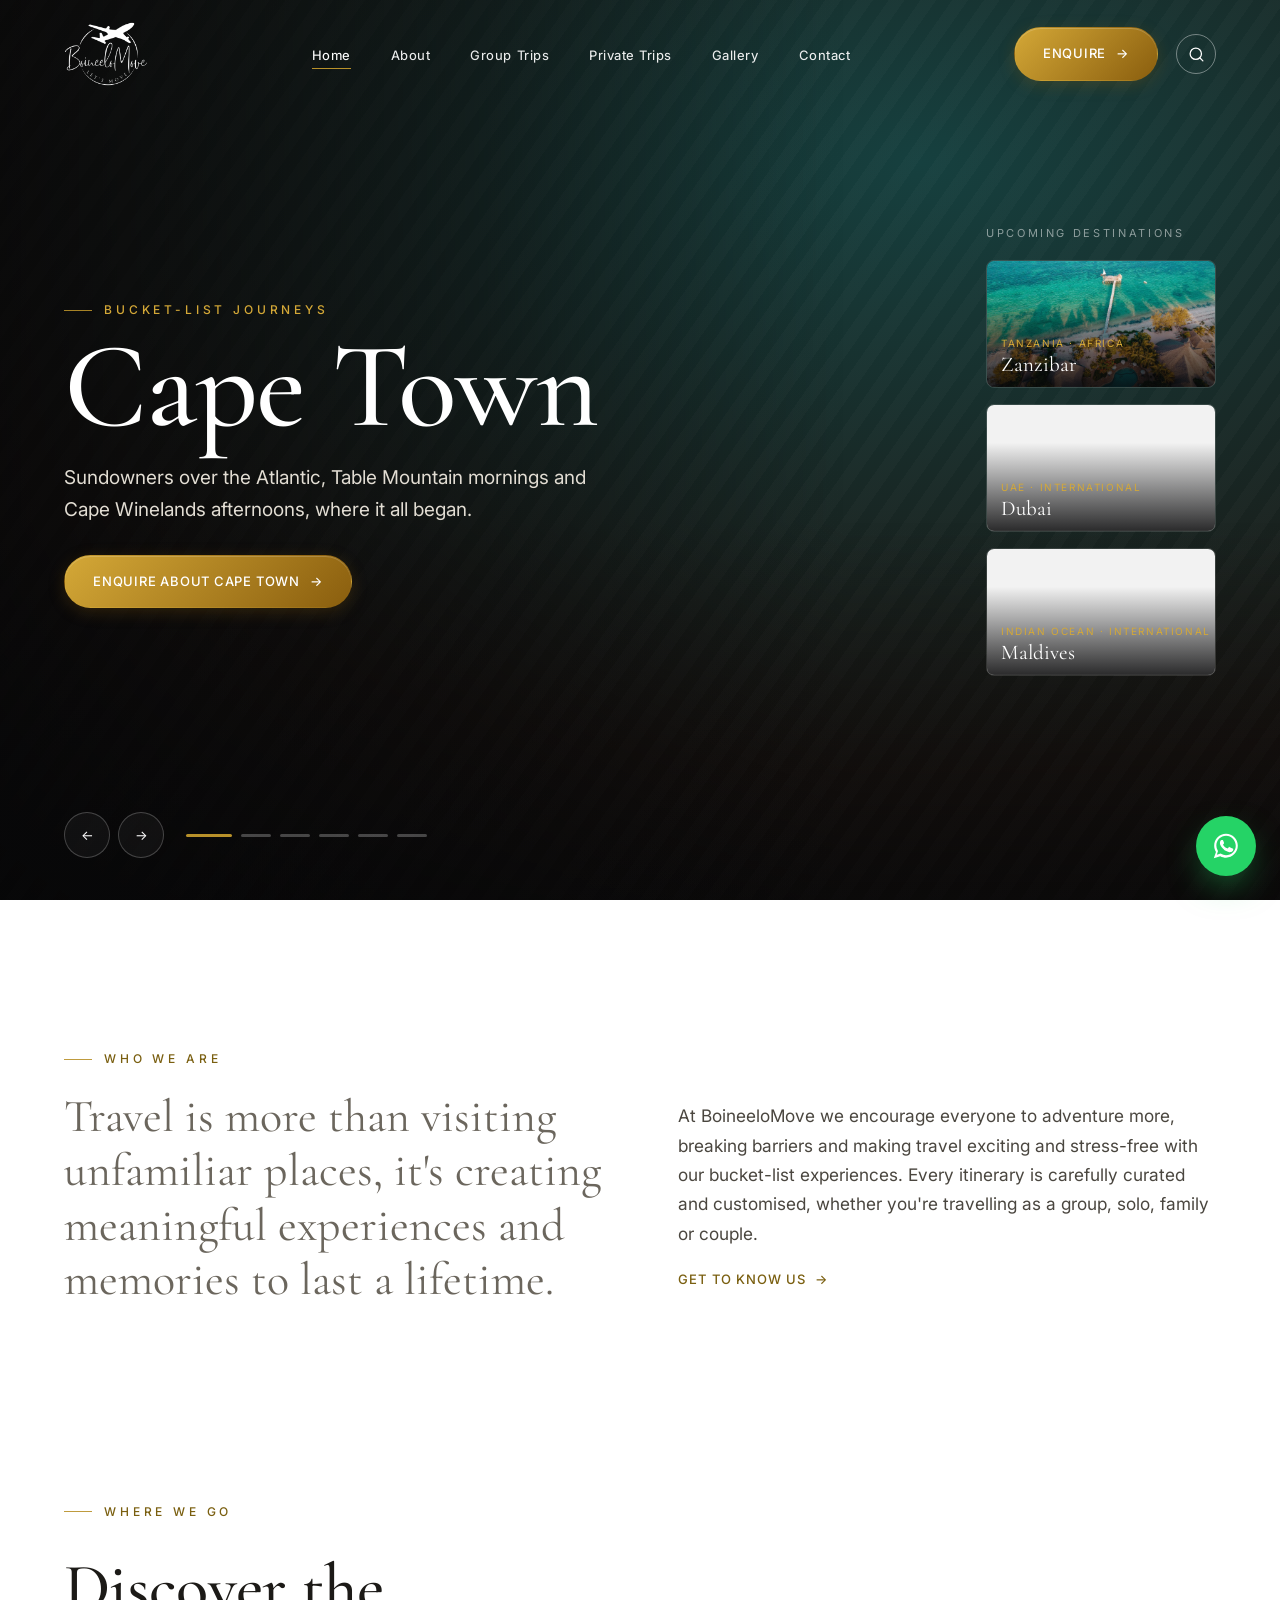
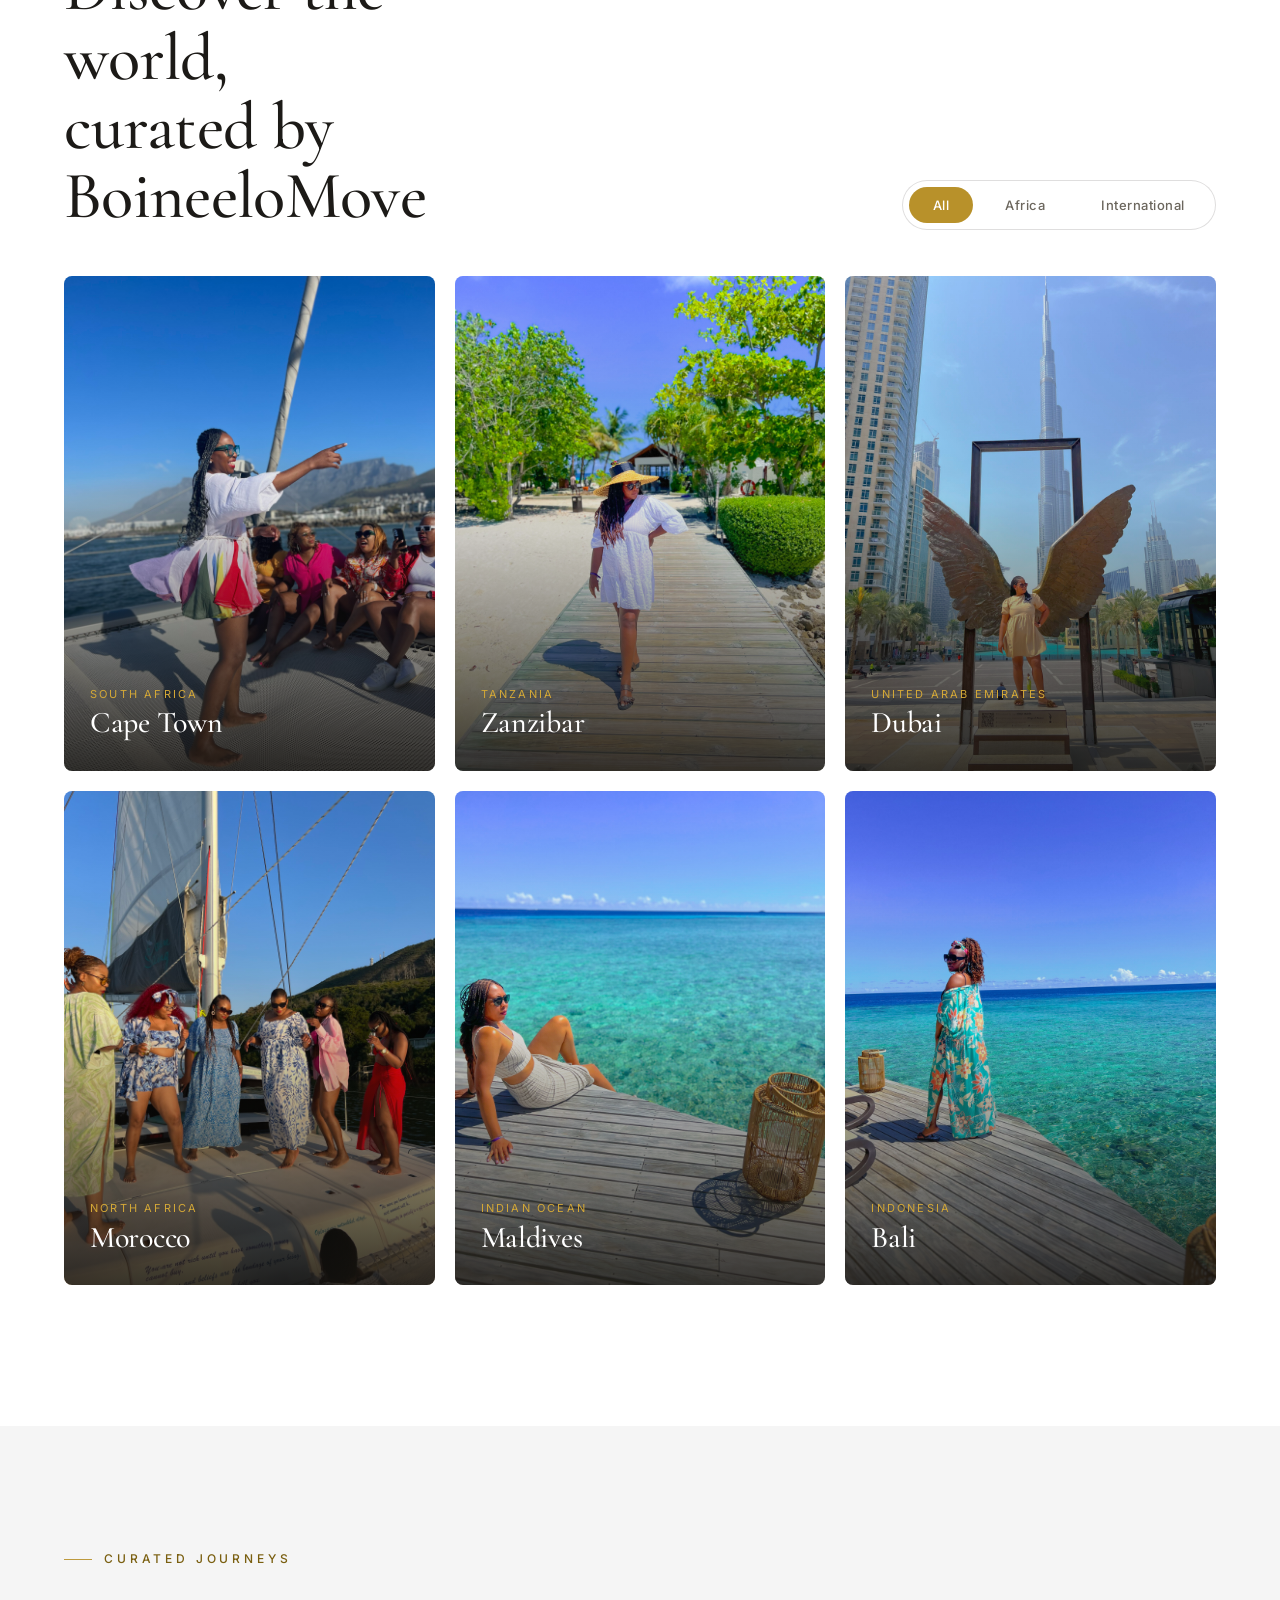
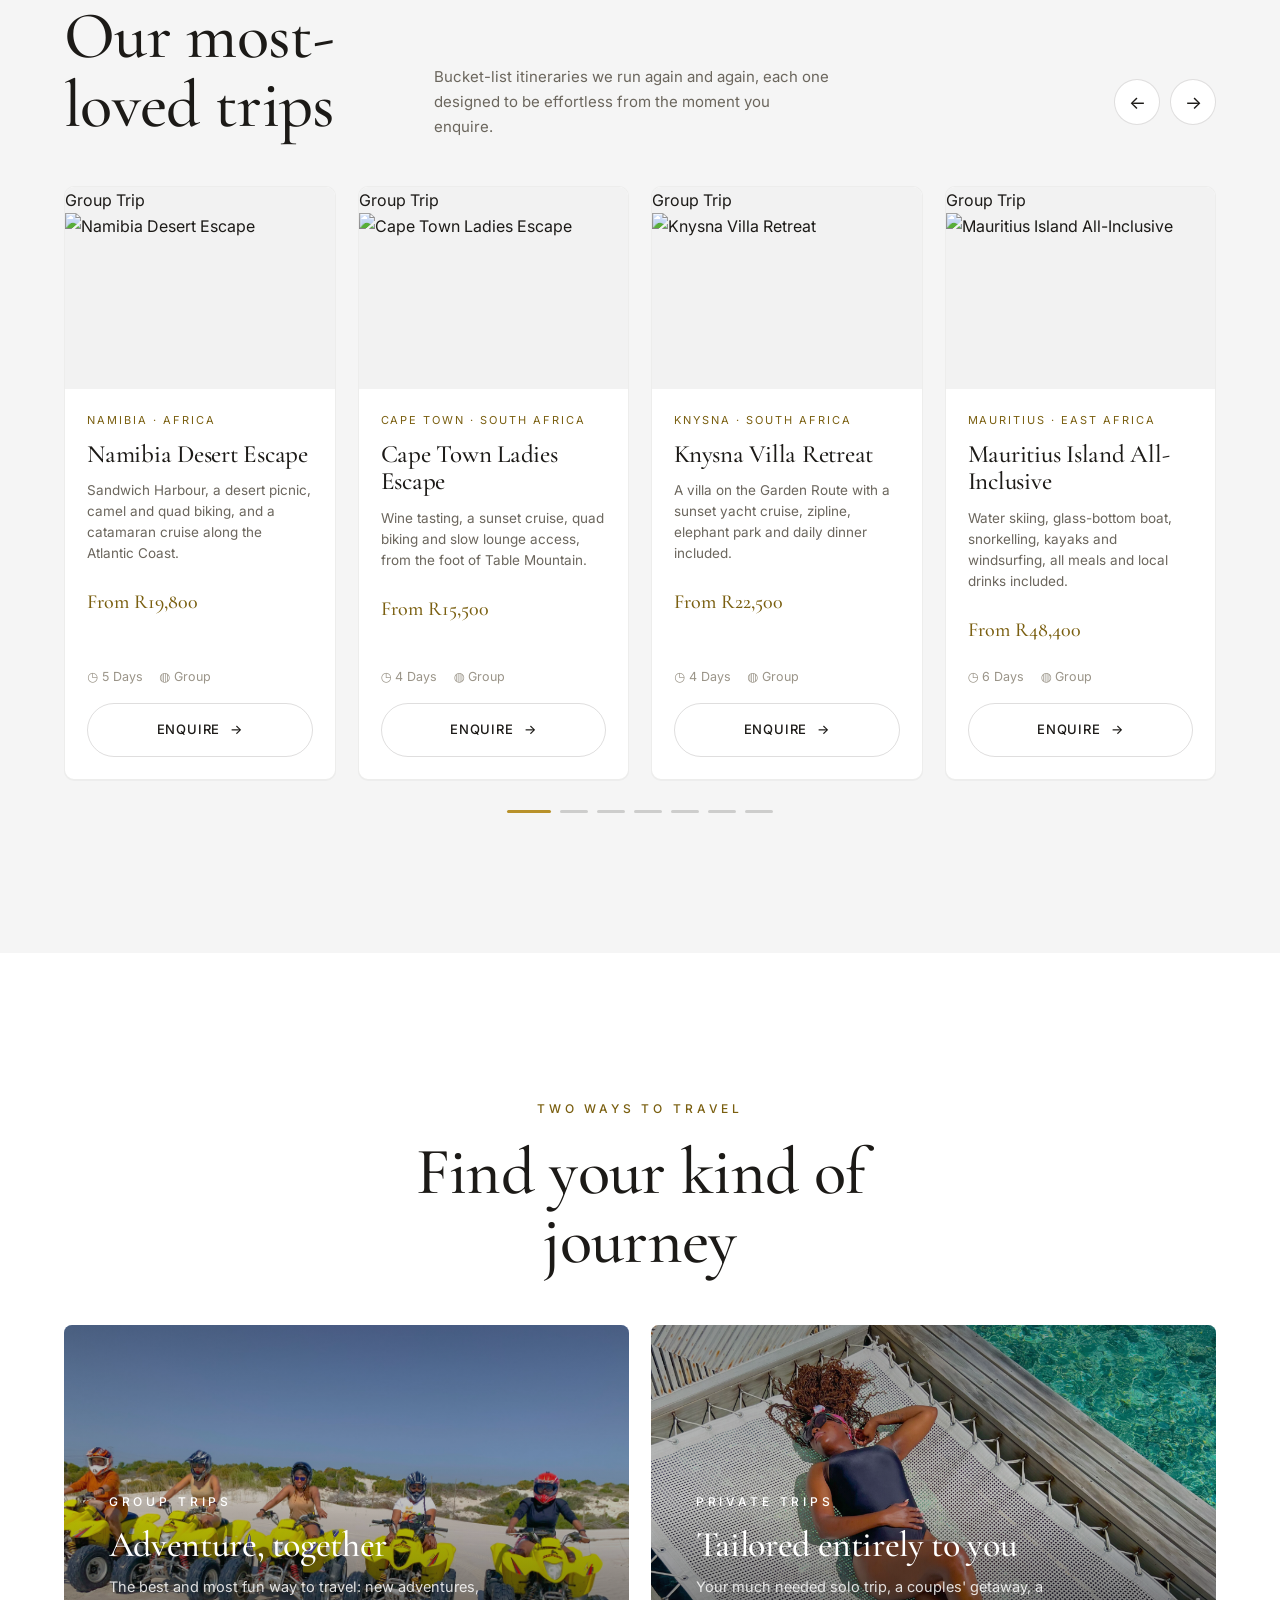
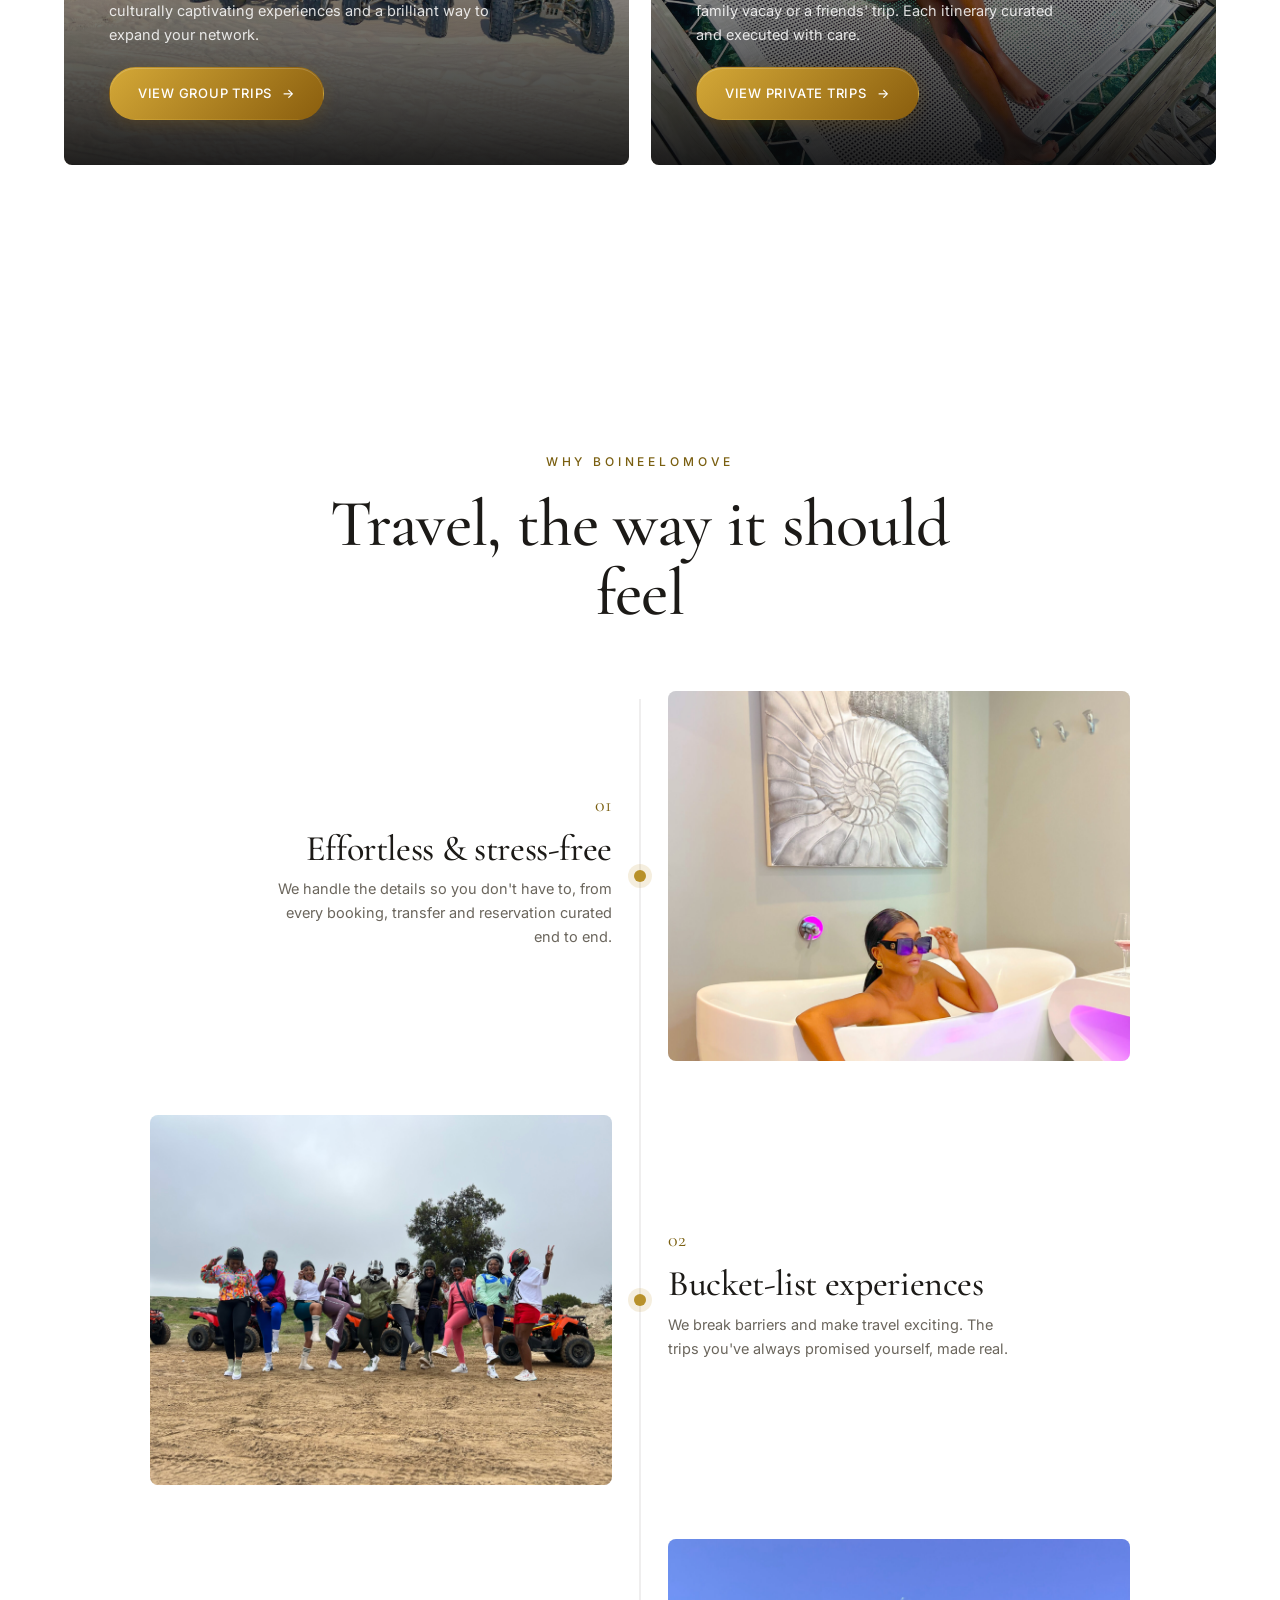
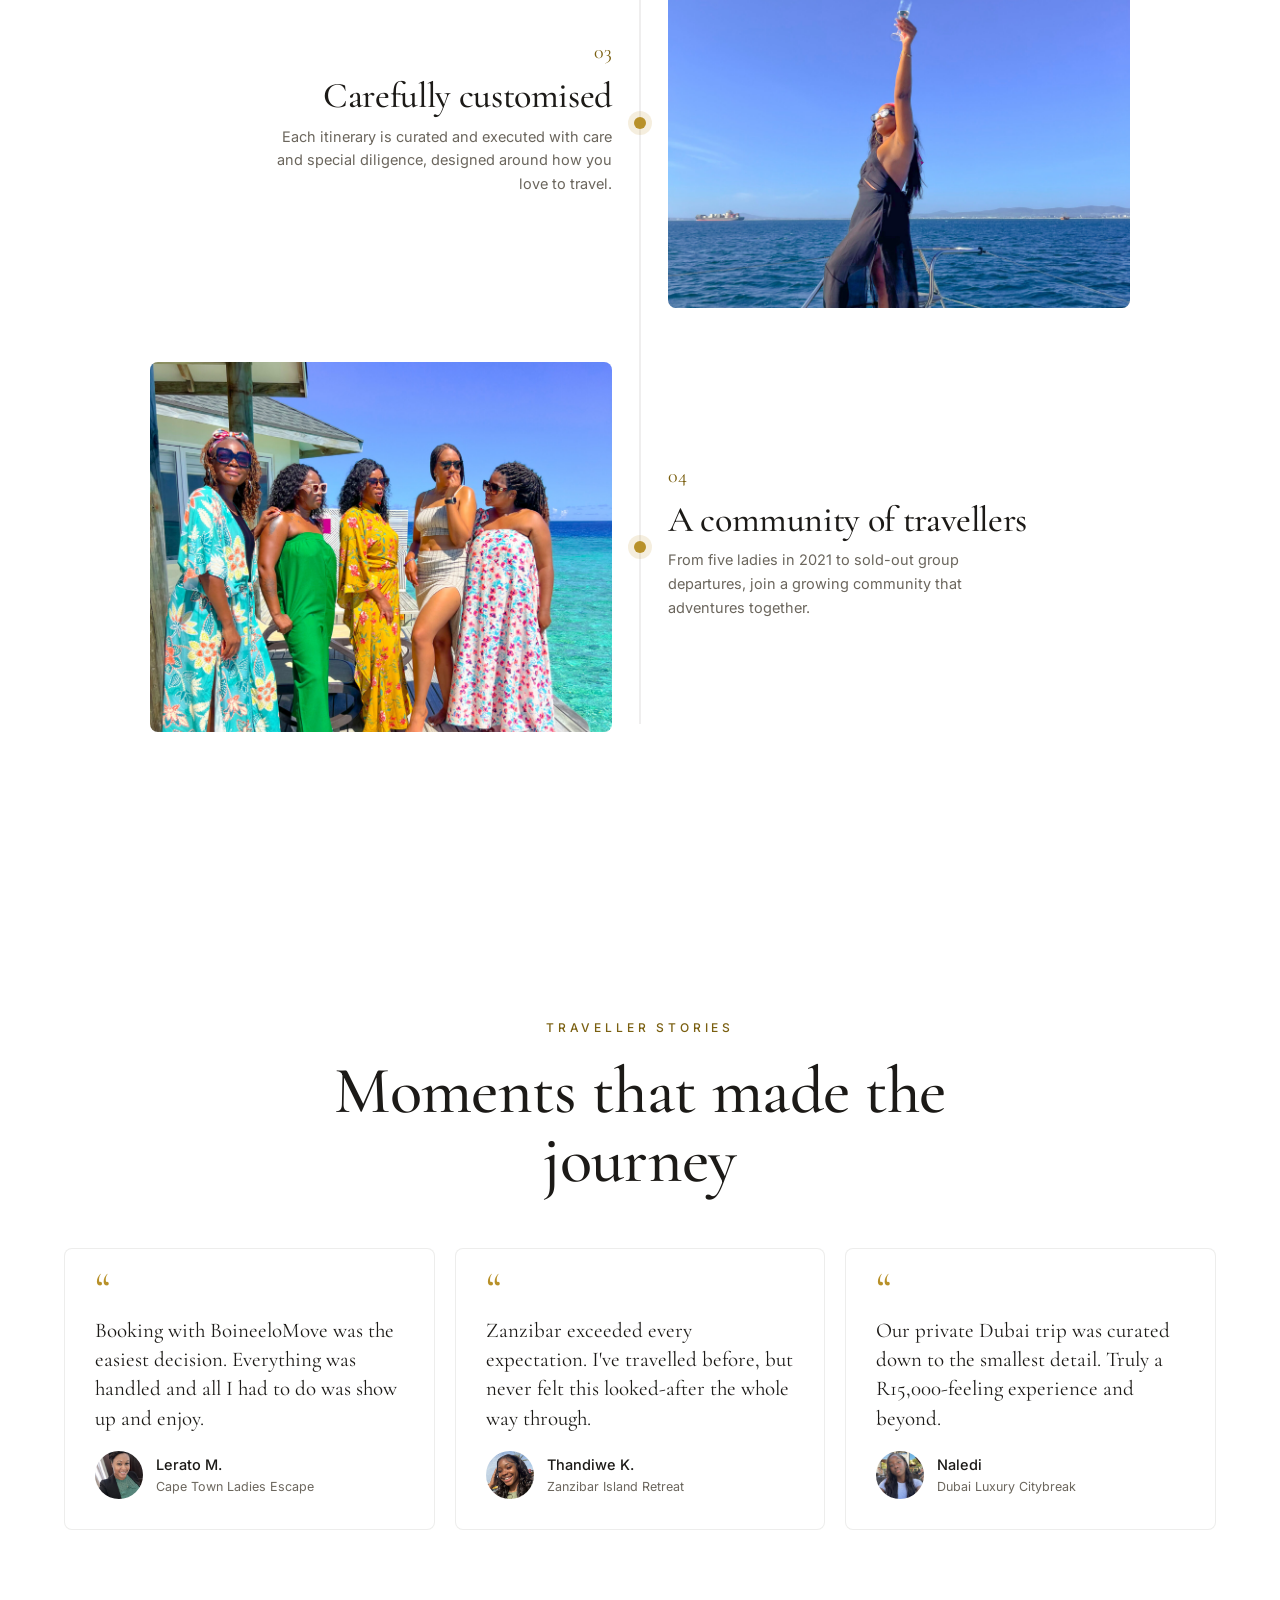
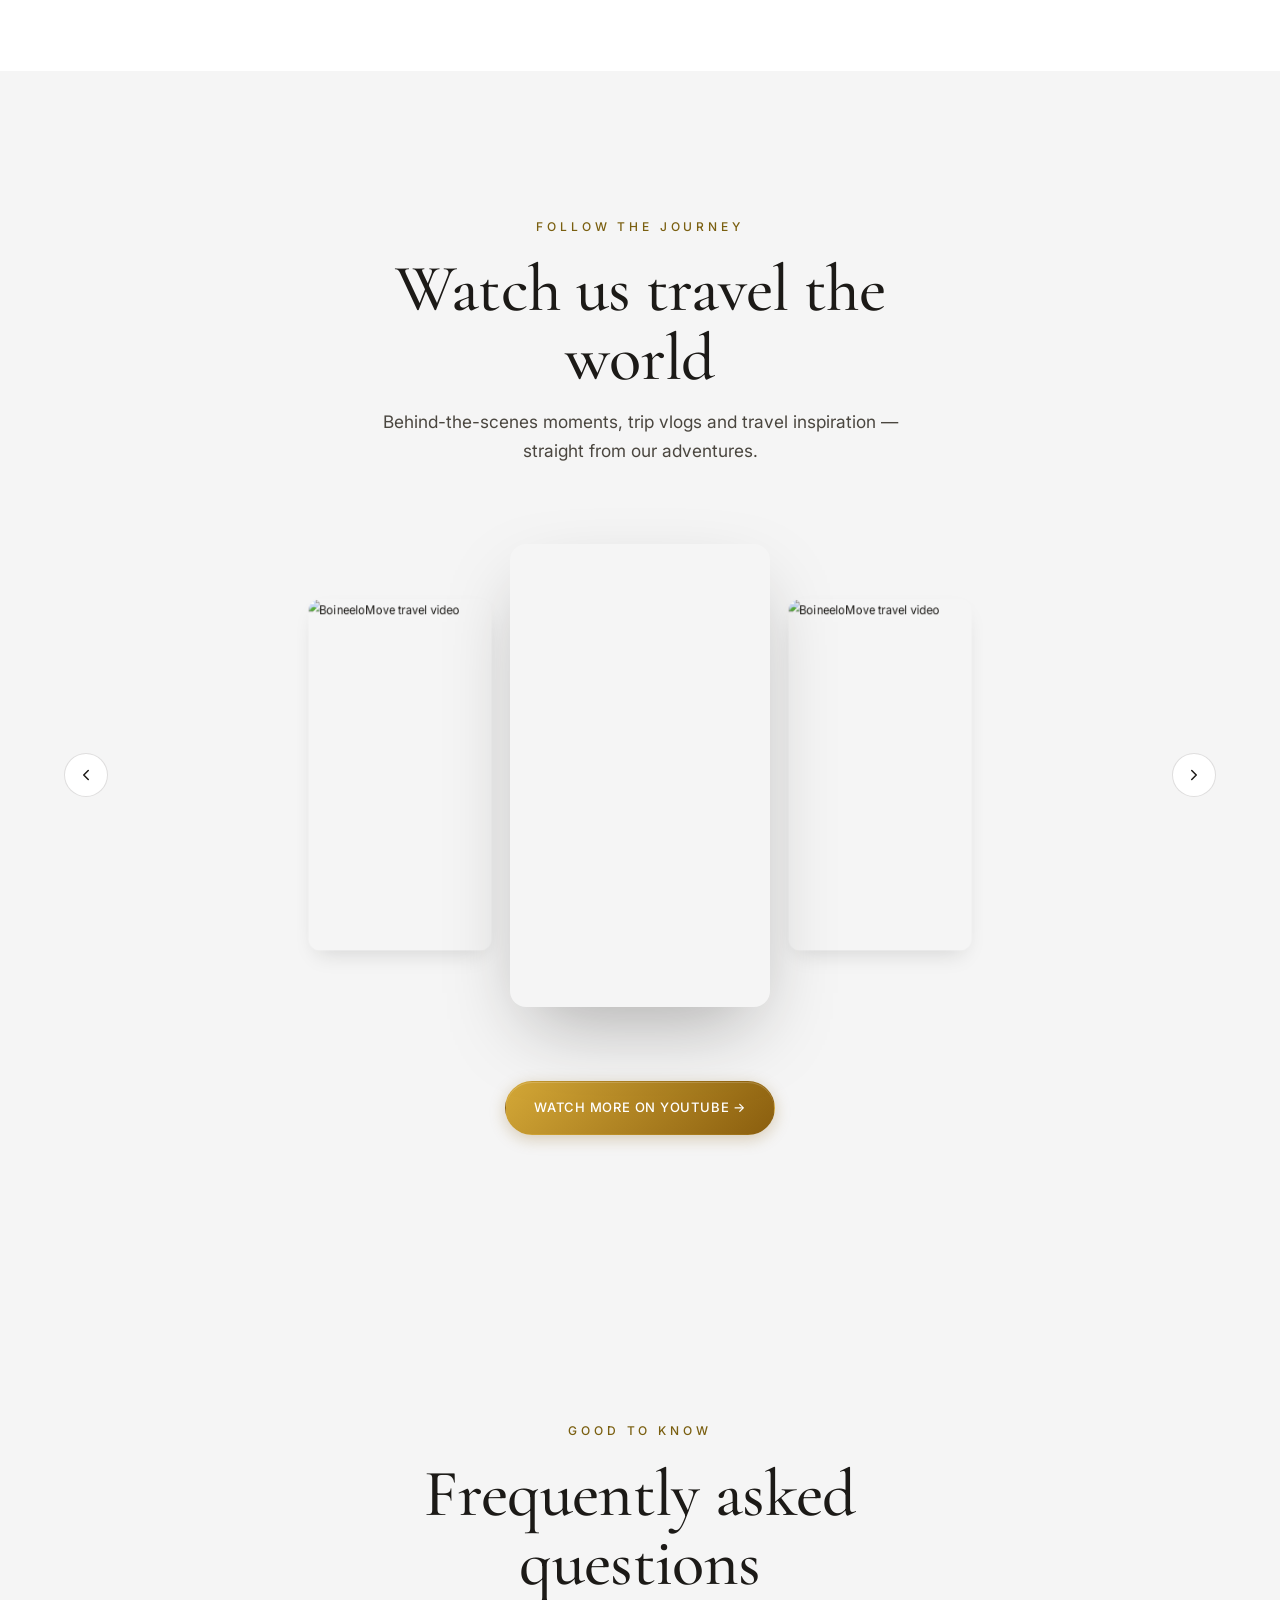
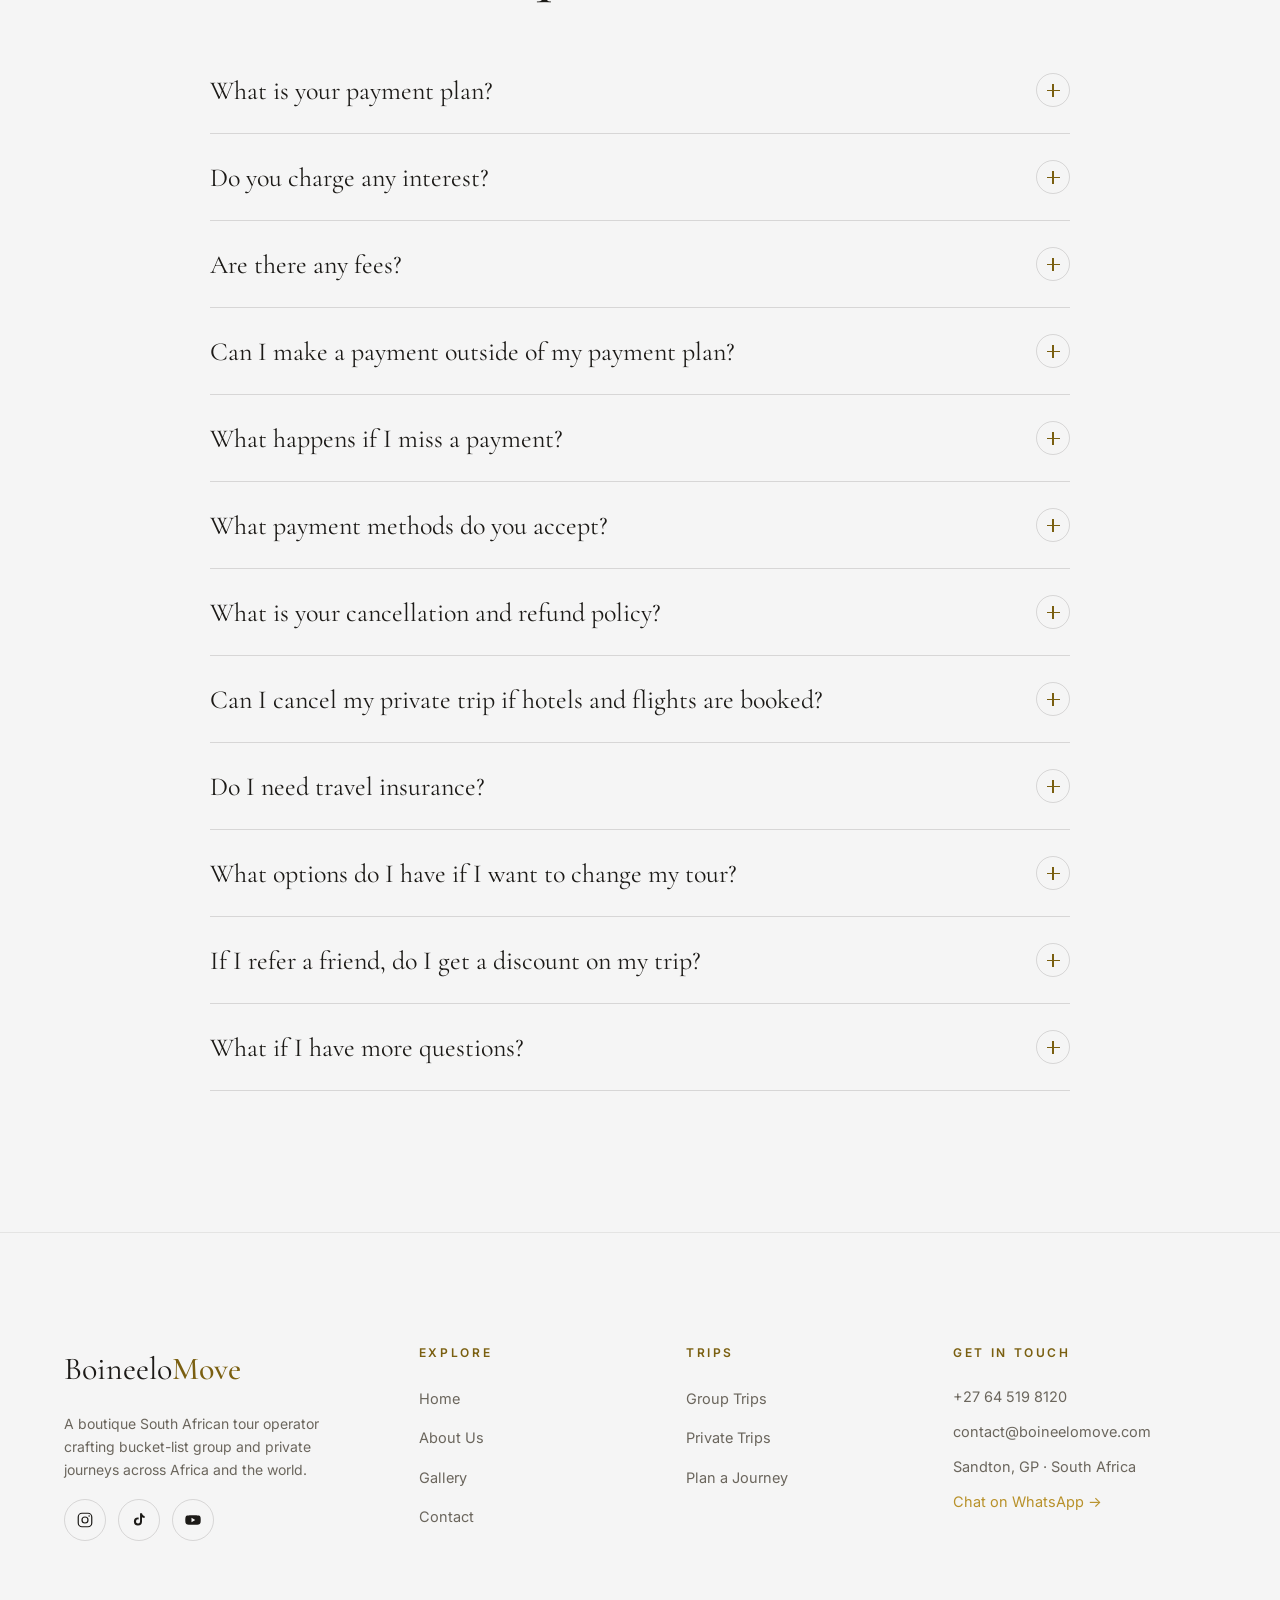
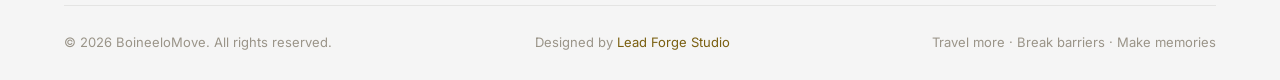
==== commit 4723e7a9: "Remove hero meta bullet points and update FAQ with full Q&A content Co-Authored-By: Claude Sonnet 4." ====
--- a/index.html
+++ b/index.html
@@ -671,24 +671,52 @@
     </div>
     <div class="faq">
       <div class="faq-item reveal">
-        <button class="faq-q">How do I book a trip with BoineeloMove?<span class="faq-icon"></span></button>
-        <div class="faq-a"><p>Simply send us an enquiry through the contact page or WhatsApp. We'll get back to you to understand what you're looking for, then curate and customise an itinerary just for you.</p></div>
-      </div>
-      <div class="faq-item reveal">
-        <button class="faq-q">What's the difference between group and private trips?<span class="faq-icon"></span></button>
-        <div class="faq-a"><p>Group trips are set departures where you travel with a like-minded community, perfect for meeting new people and expanding your network. Private trips are designed entirely around you, whether solo, as a couple, family or group of friends.</p></div>
-      </div>
-      <div class="faq-item reveal">
-        <button class="faq-q">Can you customise an itinerary for me?<span class="faq-icon"></span></button>
-        <div class="faq-a"><p>Absolutely. Customisation is at the heart of what we do. Every trip is curated and executed with care and special diligence, tailored to how you love to travel.</p></div>
-      </div>
-      <div class="faq-item reveal">
-        <button class="faq-q">Which destinations do you travel to?<span class="faq-icon"></span></button>
-        <div class="faq-a"><p>Across Africa and internationally, from Cape Town, Zanzibar, Morocco and Namibia to Dubai, Thailand, Bali and the Maldives. If your dream destination isn't listed, just ask.</p></div>
-      </div>
-      <div class="faq-item reveal">
-        <button class="faq-q">How far in advance should I book?<span class="faq-icon"></span></button>
-        <div class="faq-a"><p>Our group departures often sell out, so the earlier the better. For private trips we recommend reaching out a few months ahead to secure the best stays and experiences.</p></div>
+        <button class="faq-q">What is your payment plan?<span class="faq-icon"></span></button>
+        <div class="faq-a"><p>Our payment plans are either a full payment at once or flexible payment installments. Step one is to secure your spot on the trip of your choice, simply pay your deposit to confirm your interest! Step two, make payments according to your trip schedule. Pay your installments bi-weekly, monthly or at once. Be sure to keep up with your monthly deadlines. Step 3, finish paying off your trip before the final deadline and get ready for your incredible experience.</p></div>
+      </div>
+      <div class="faq-item reveal" data-d="1">
+        <button class="faq-q">Do you charge any interest?<span class="faq-icon"></span></button>
+        <div class="faq-a"><p>We don't charge any interest!</p></div>
+      </div>
+      <div class="faq-item reveal" data-d="2">
+        <button class="faq-q">Are there any fees?<span class="faq-icon"></span></button>
+        <div class="faq-a"><p>Aside from a transaction fee charged to each payment on our site, there is no need to worry about additional fees! With our monthly payment plan, you'll pay no extra fees and zero interest.</p></div>
+      </div>
+      <div class="faq-item reveal" data-d="3">
+        <button class="faq-q">Can I make a payment outside of my payment plan?<span class="faq-icon"></span></button>
+        <div class="faq-a"><p>If you are having trouble keeping up with payments, please send an email to our support team. If you miss one payment, simply catch up within 14 days of the payment due date. However, if you miss two consecutive payments, you will receive a notice email, after which you may be withdrawn from the plan altogether.</p></div>
+      </div>
+      <div class="faq-item reveal" data-d="4">
+        <button class="faq-q">What happens if I miss a payment?<span class="faq-icon"></span></button>
+        <div class="faq-a"><p>We understand some months can be harder than others. If you need to skip a month, just send us an email and catch up with your monthly payments at a better time. If you miss 2 consecutive monthly payments we will send a notice email as it is important for us to see you making regular payments towards your trip. Missing 2 monthly payments in a row without notice may result in termination from your trip. Be sure to complete all of your monthly payments 30 days before the scheduled trip dates. We're super flexible and we've got you covered! Contact us at least 60 days prior to the scheduled trip date to avoid cancellation fees.</p></div>
+      </div>
+      <div class="faq-item reveal" data-d="5">
+        <button class="faq-q">What payment methods do you accept?<span class="faq-icon"></span></button>
+        <div class="faq-a"><p>We accept all major bank transfers.</p></div>
+      </div>
+      <div class="faq-item reveal" data-d="6">
+        <button class="faq-q">What is your cancellation and refund policy?<span class="faq-icon"></span></button>
+        <div class="faq-a"><p>AMENDMENTS &amp; CANCELLATION — You can cancel or amend your trip up to 60 days prior to trip departure if no tickets were purchased nor an insurance was taken. Any differences in trip costs between your original and new booking will still be applicable. All trips cancelled less than 60 days before the confirmed departure dates are subject to our cancellation policy. Kindly note we do not offer any cash refunds for trips cancelled, however, if you do cancel 60 days before your trip we offer a transfer of your balance towards a new experience or destination. If you have booked an experience this may be subject to fees if your accommodation and activities have been booked and are non-refundable from our partners. All deposits and payments are non-refundable however your payments are protected when cancelling — you can always hold your payments as a credit or transfer to a future trip of your choice. Payments made after your deposit: cancellations within 30–60 days of your departure date are subject to a 50% cancellation fee of the total amount paid after the deposit. The remaining 50% balance will be applied as a credit towards a future trip if no flights were booked nor an insurance was taken. Cancellations made within 30 days of the scheduled departure date or less are subject to a 100% charge of the total amount paid after the deposit.</p></div>
+      </div>
+      <div class="faq-item reveal" data-d="7">
+        <button class="faq-q">Can I cancel my private trip if hotels and flights are booked?<span class="faq-icon"></span></button>
+        <div class="faq-a"><p>When you make payments towards your trip, we in turn make payments for your hotel/villa, activities and more. If you need to cancel or change the dates of your private trip, the first thing our team will do is reach out to the relevant hotels and vendors to request a date change or refund. Please note that we have limited control over the policies of each vendor, and some may be more flexible than others — in any case, we will do our best to negotiate on your behalf. If you cancel a private experience after the hotel has already been booked and paid for, you will be liable for any applicable cancellation terms. We typically negotiate to transfer these balances to a future date to avoid any such costs. Hotel and vendor policies vary; consult your travel coordinator for more information.</p></div>
+      </div>
+      <div class="faq-item reveal" data-d="8">
+        <button class="faq-q">Do I need travel insurance?<span class="faq-icon"></span></button>
+        <div class="faq-a"><p>We highly recommend purchasing full coverage, cancel-for-any-reason travel insurance to ensure that you are covered during the trip. We typically provide a full list of travel insurance options for you to choose from, however, purchasing travel insurance is your responsibility.</p></div>
+      </div>
+      <div class="faq-item reveal" data-d="9">
+        <button class="faq-q">What options do I have if I want to change my tour?<span class="faq-icon"></span></button>
+        <div class="faq-a"><p>To support travelers and provide more flexibility, you can transfer your trip balance up to 60 days before departure to another date or trip. Please contact our agents if you are cancelling after 60 days prior to your trip.</p></div>
+      </div>
+      <div class="faq-item reveal" data-d="10">
+        <button class="faq-q">If I refer a friend, do I get a discount on my trip?<span class="faq-icon"></span></button>
+        <div class="faq-a"><p>Yes! We have group and referral discounts to make it even easier to afford your trip. Refer a friend and get a discount off your trip with us!</p></div>
+      </div>
+      <div class="faq-item reveal" data-d="11">
+        <button class="faq-q">What if I have more questions?<span class="faq-icon"></span></button>
+        <div class="faq-a"><p>For any additional questions please contact <a href="mailto:contact@boineelomove.com">contact@boineelomove.com</a>.</p></div>
       </div>
     </div>
   </div>
--- a/assets/site.css
+++ b/assets/site.css
@@ -29,6 +29,7 @@
 
 *{ box-sizing:border-box; }
 html{ scroll-behavior:smooth; -webkit-text-size-adjust:100%; }
+html{ overflow-x:hidden; }
 body{
   margin:0;
   background:var(--bg);
@@ -1010,9 +1011,6 @@
    Breakpoints: 900 · 760 · 600 · 480 · 380px
    ============================================================ */
 
-/* ─── Prevent horizontal overflow on all viewports ─── */
-body { overflow-x: hidden; }
-
 /* ─── Missing responsive stacks (critical fixes) ─── */
 @media (max-width: 760px) {
   /* Home: intro two-column had no mobile override */
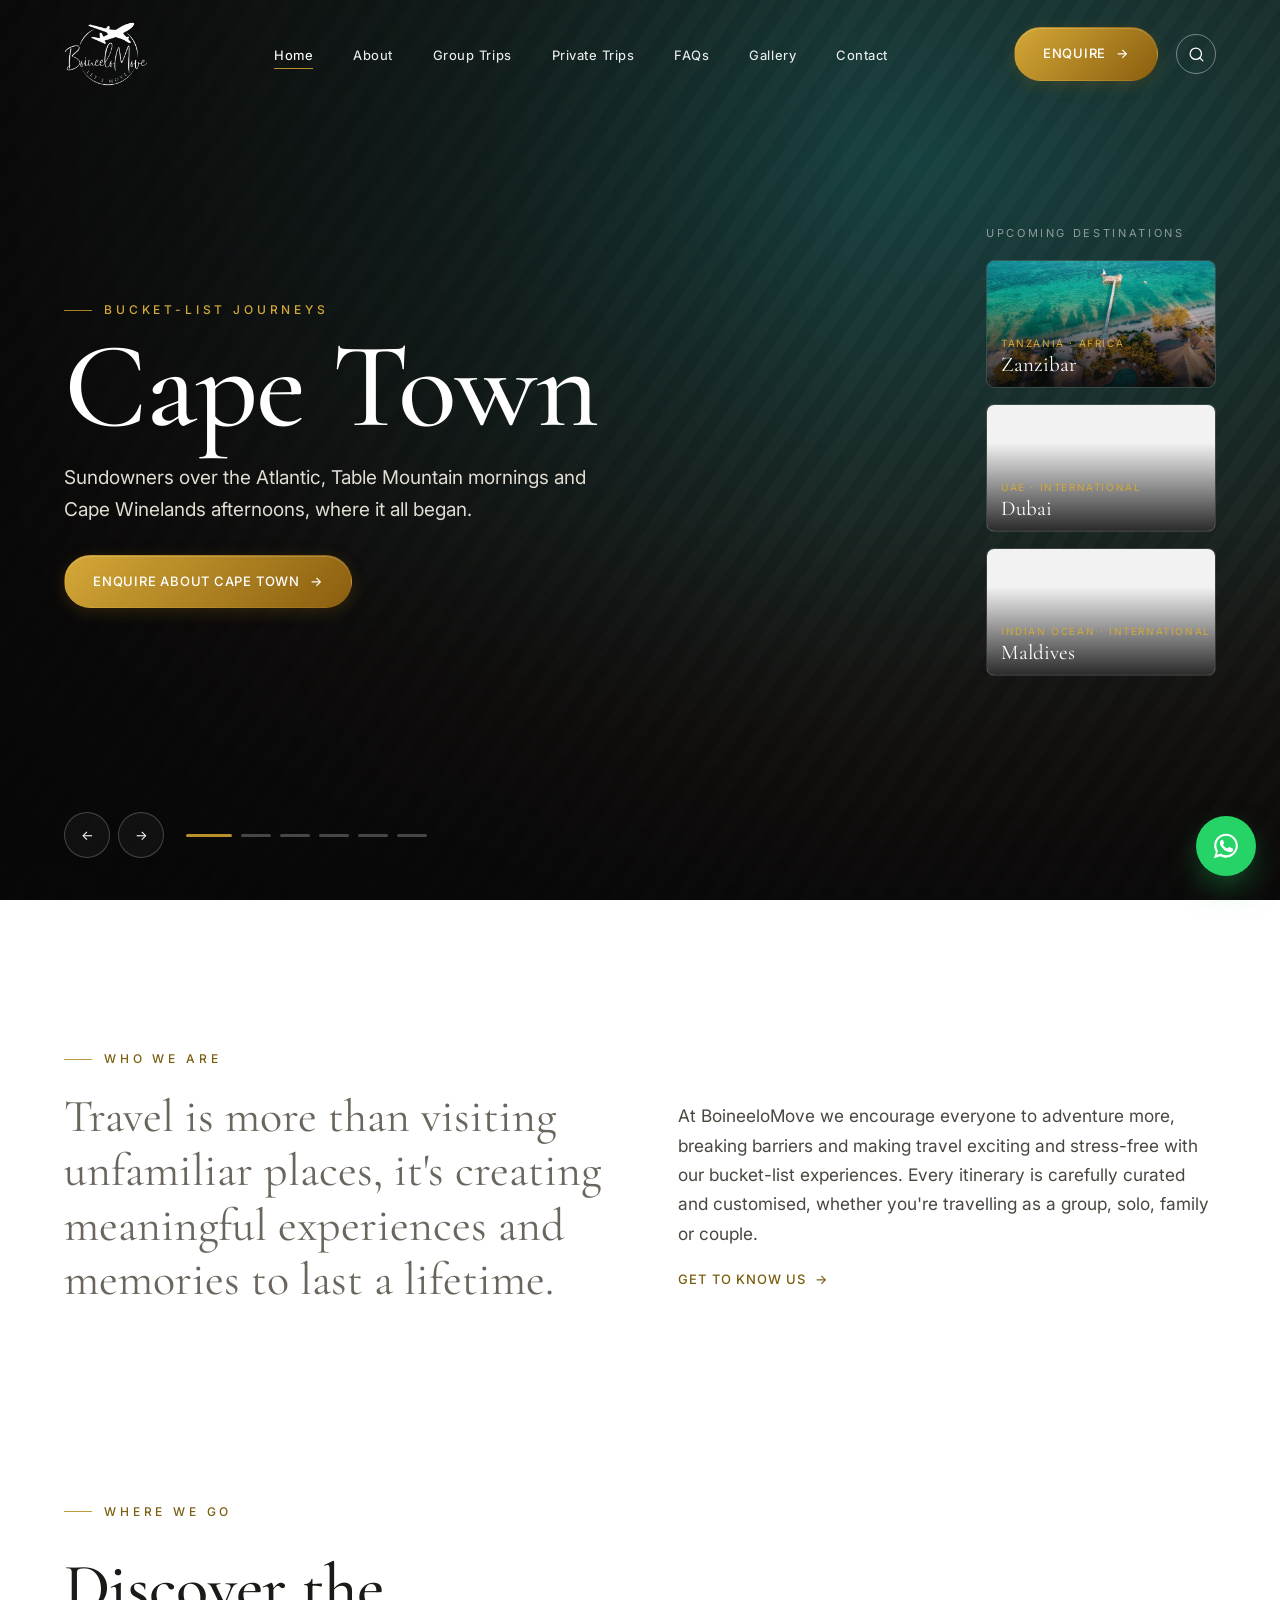
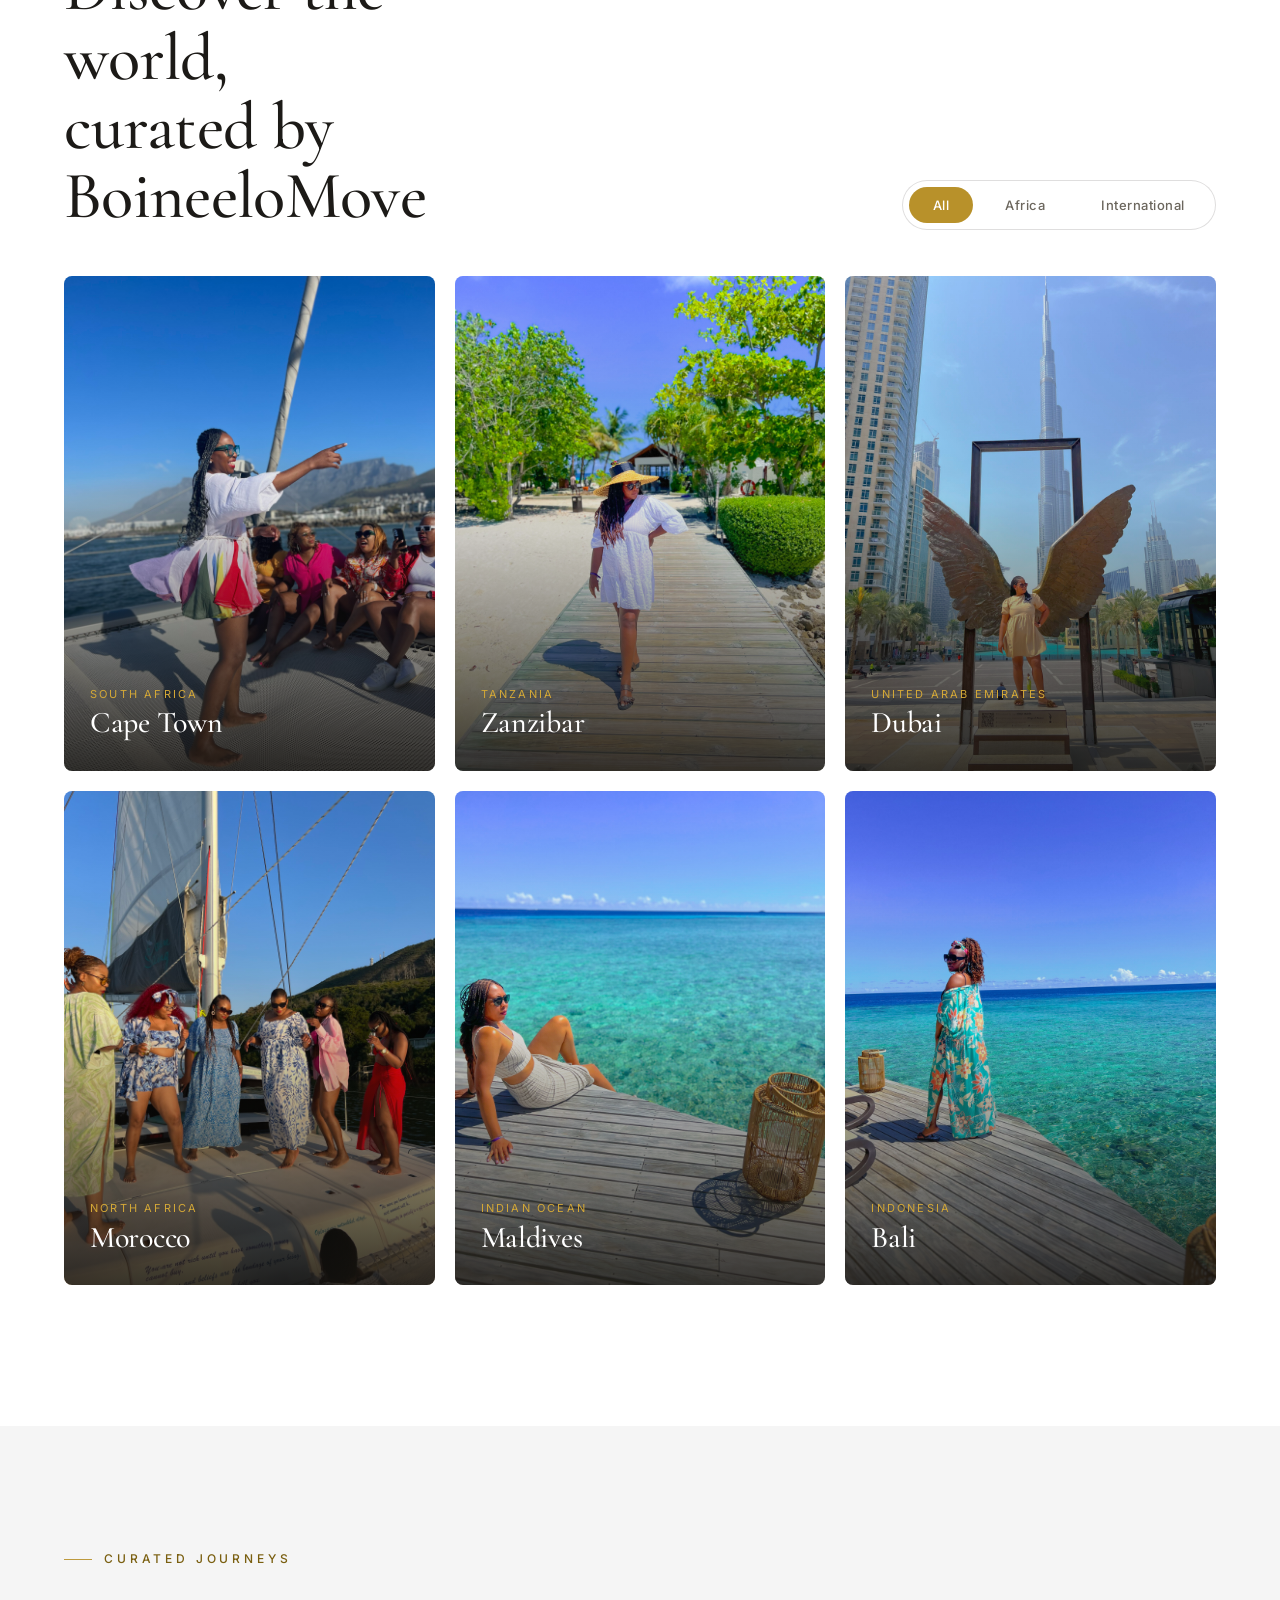
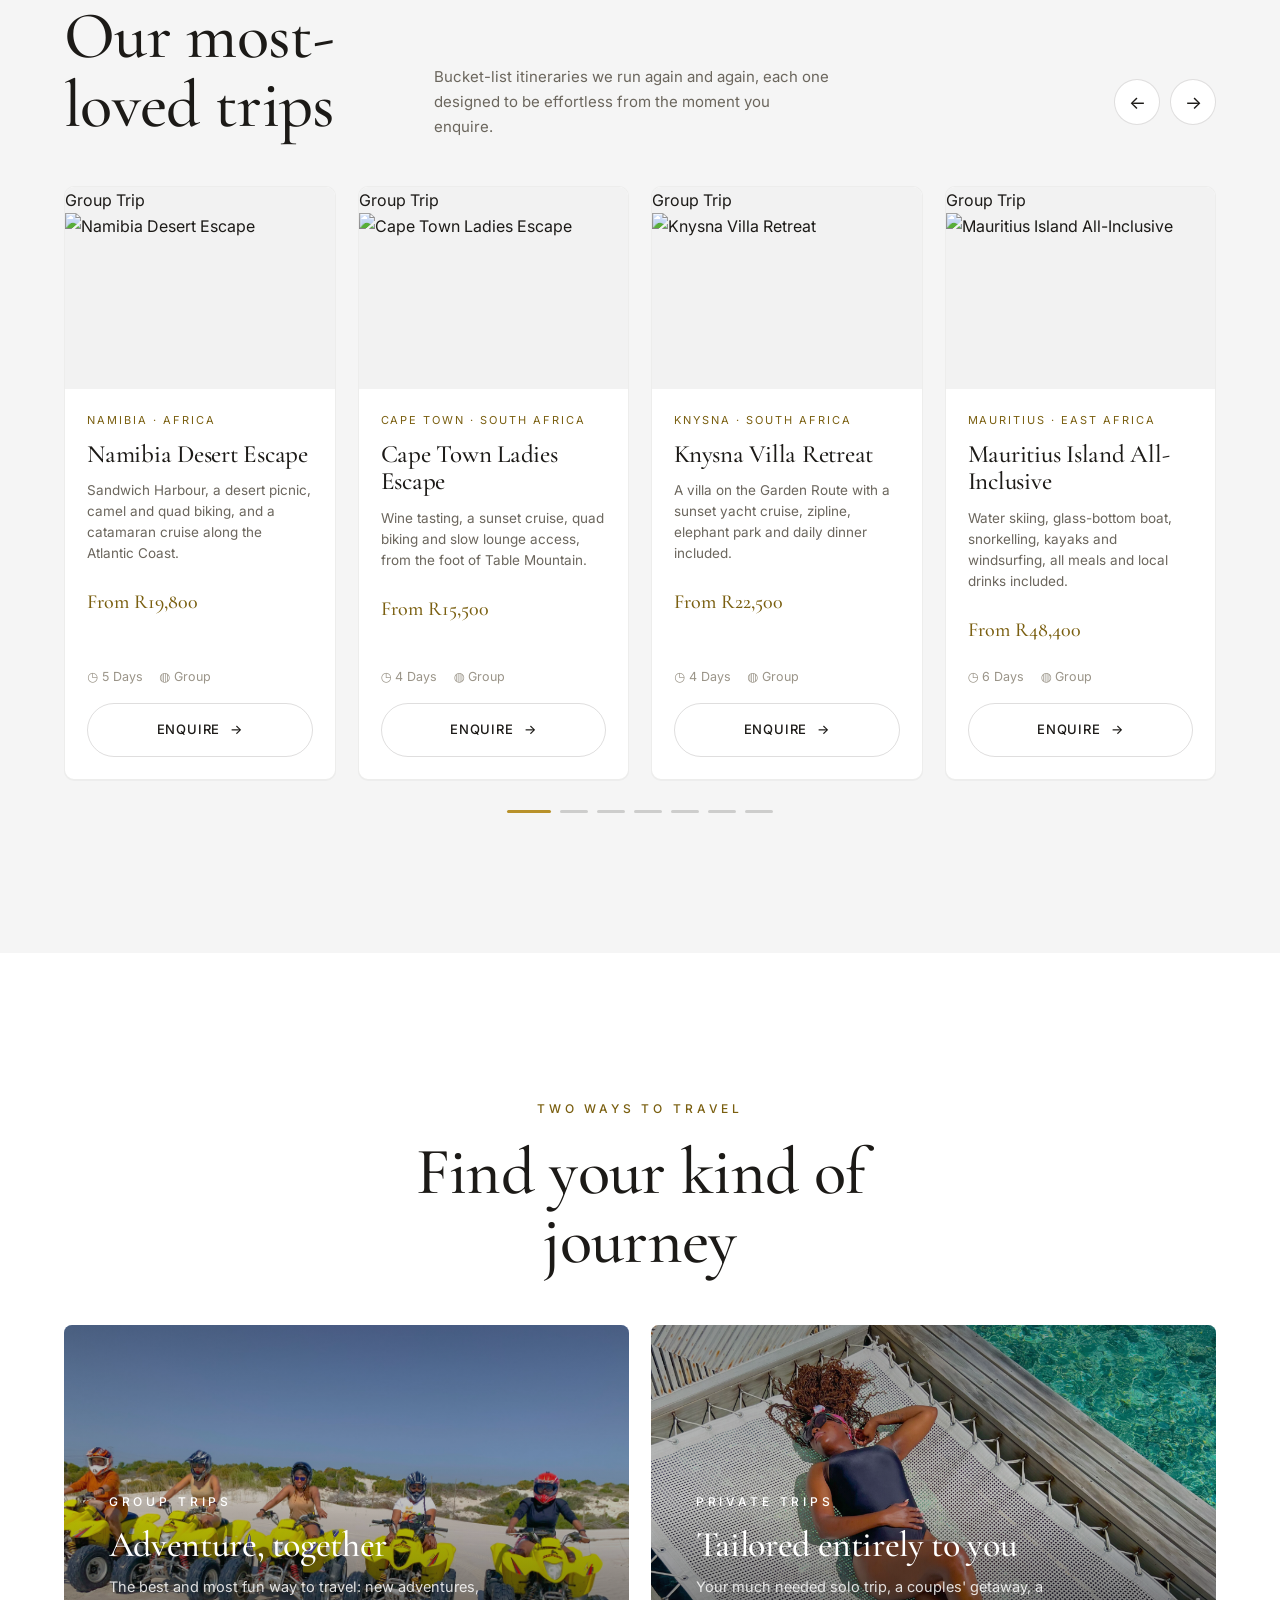
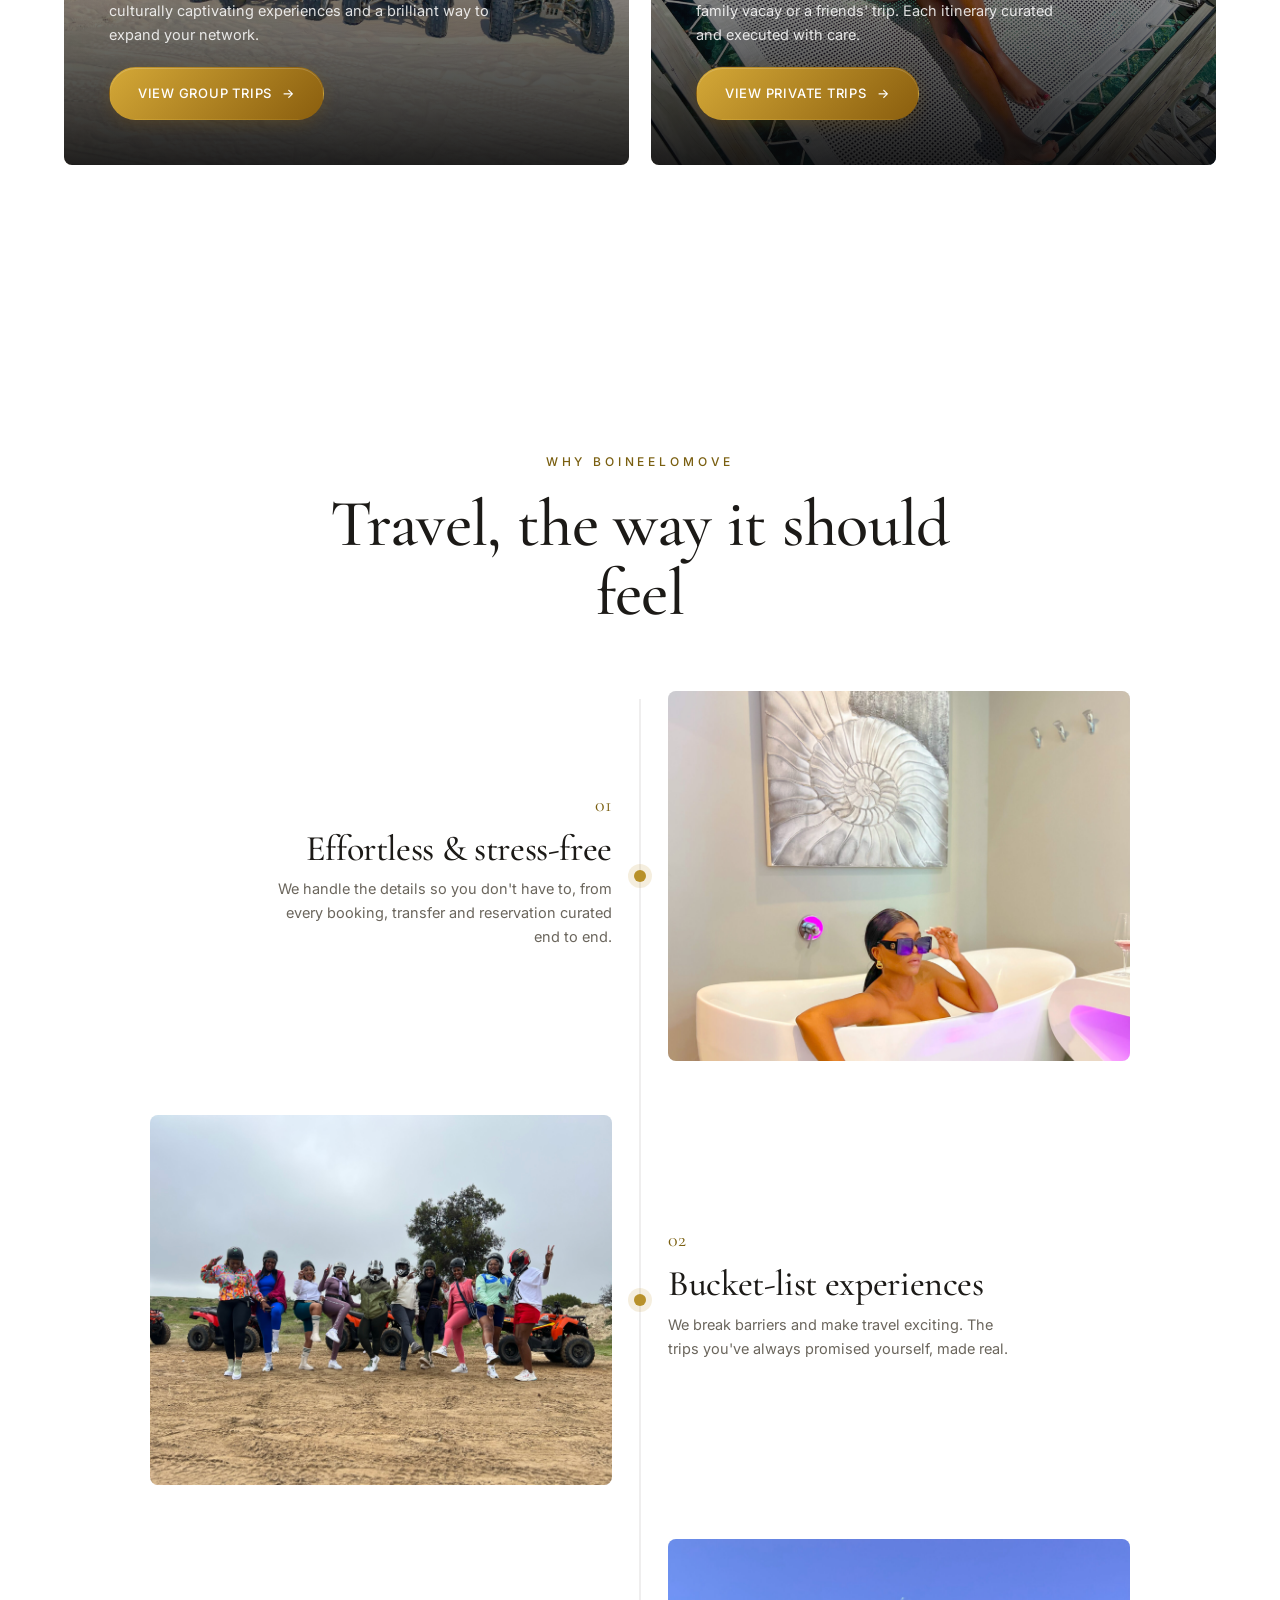
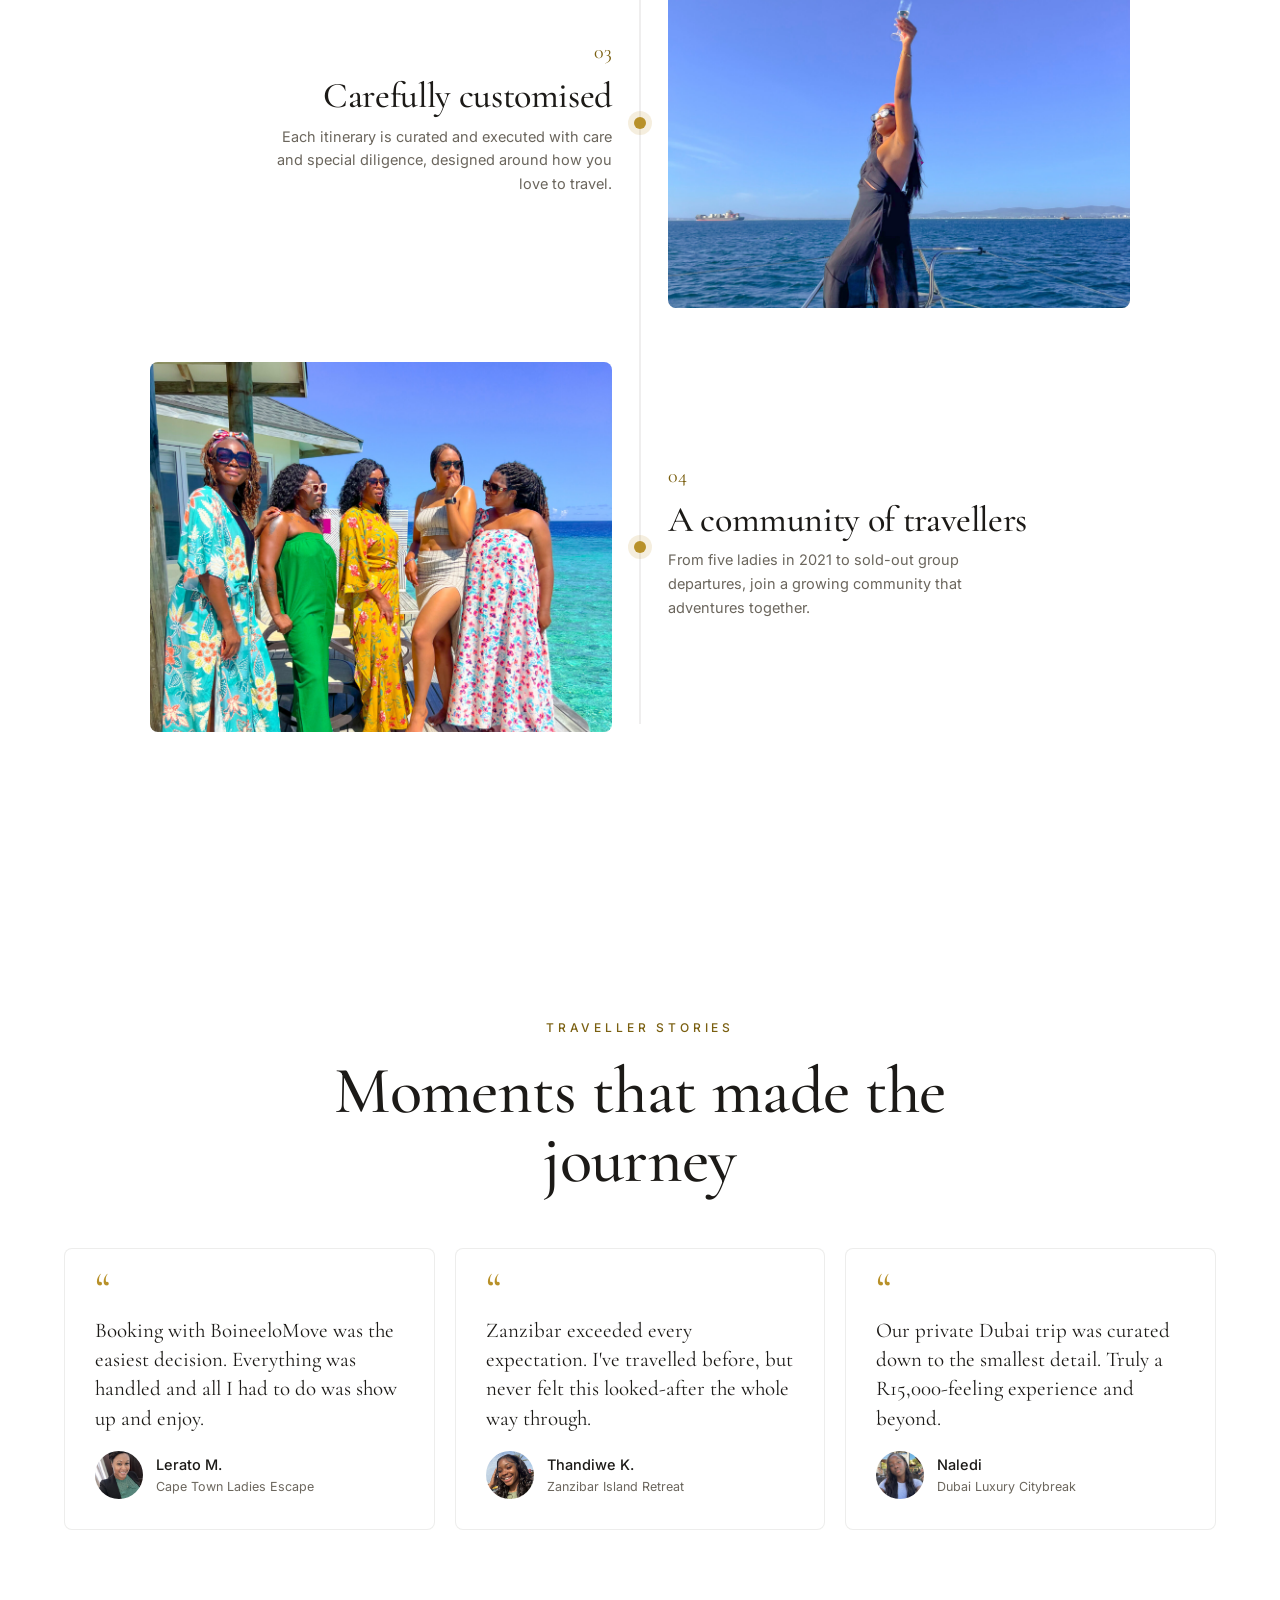
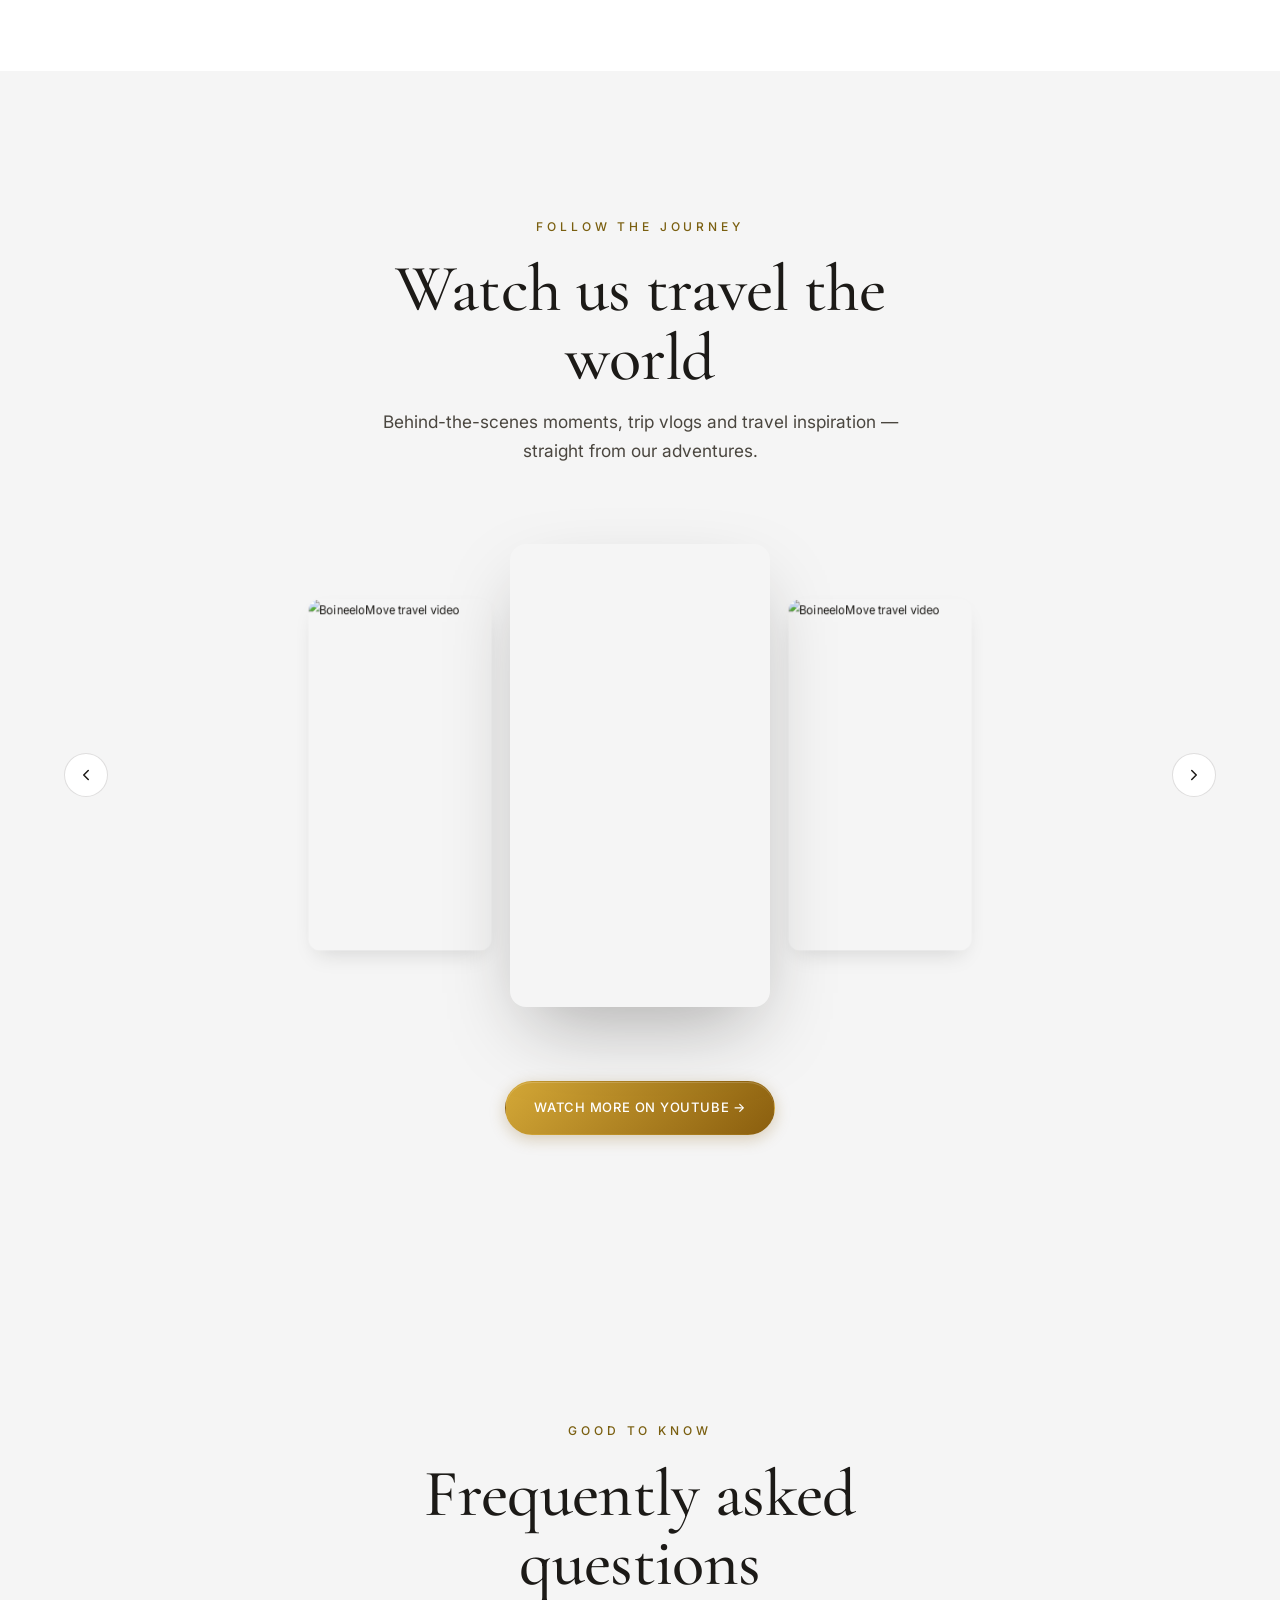
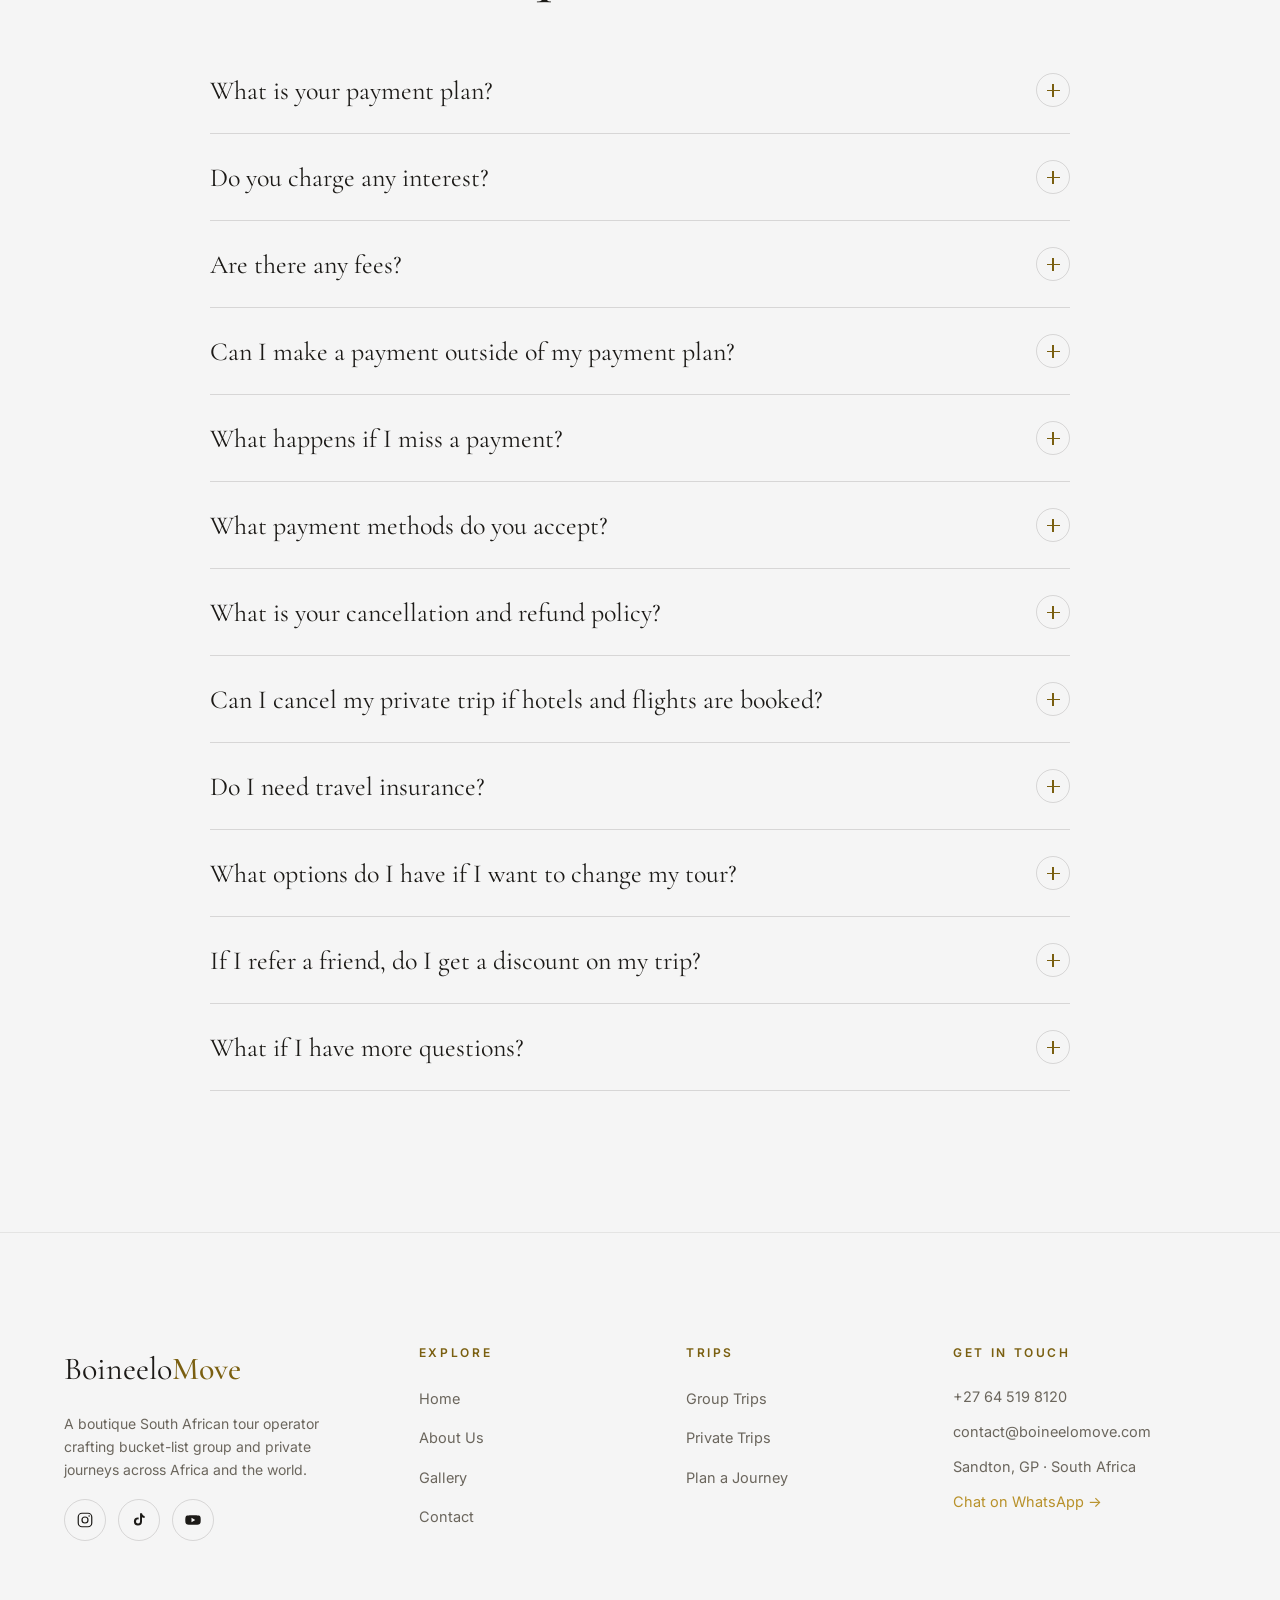
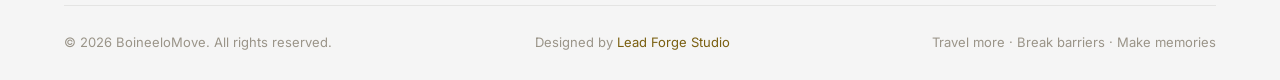
==== commit f20e3ec4: "Add FAQ page, update nav on all pages, remove testimonial sections Co-Authored-By: Claude Sonnet 4.6" ====
--- a/index.html
+++ b/index.html
@@ -201,6 +201,7 @@
     <li><a href="about.html">About</a></li>
     <li><a href="group-trips.html">Group Trips</a></li>
     <li><a href="private-trips.html">Private Trips</a></li>
+    <li><a href="faq.html">FAQs</a></li>
     <li><a href="gallery.html">Gallery</a></li>
     <li><a href="contact.html">Contact</a></li>
   </ul>
@@ -220,6 +221,7 @@
   <a href="about.html">About</a>
   <a href="group-trips.html">Group Trips</a>
   <a href="private-trips.html">Private Trips</a>
+  <a href="faq.html">FAQs</a>
   <a href="gallery.html">Gallery</a>
   <a href="contact.html">Contact</a>
   <div class="drawer__contact">
@@ -696,11 +698,11 @@
       </div>
       <div class="faq-item reveal" data-d="6">
         <button class="faq-q">What is your cancellation and refund policy?<span class="faq-icon"></span></button>
-        <div class="faq-a"><p>AMENDMENTS &amp; CANCELLATION — You can cancel or amend your trip up to 60 days prior to trip departure if no tickets were purchased nor an insurance was taken. Any differences in trip costs between your original and new booking will still be applicable. All trips cancelled less than 60 days before the confirmed departure dates are subject to our cancellation policy. Kindly note we do not offer any cash refunds for trips cancelled, however, if you do cancel 60 days before your trip we offer a transfer of your balance towards a new experience or destination. If you have booked an experience this may be subject to fees if your accommodation and activities have been booked and are non-refundable from our partners. All deposits and payments are non-refundable however your payments are protected when cancelling — you can always hold your payments as a credit or transfer to a future trip of your choice. Payments made after your deposit: cancellations within 30–60 days of your departure date are subject to a 50% cancellation fee of the total amount paid after the deposit. The remaining 50% balance will be applied as a credit towards a future trip if no flights were booked nor an insurance was taken. Cancellations made within 30 days of the scheduled departure date or less are subject to a 100% charge of the total amount paid after the deposit.</p></div>
+        <div class="faq-a"><p>AMENDMENTS &amp; CANCELLATION: You can cancel or amend your trip up to 60 days prior to trip departure if no tickets were purchased nor an insurance was taken. Any differences in trip costs between your original and new booking will still be applicable. All trips cancelled less than 60 days before the confirmed departure dates are subject to our cancellation policy. Kindly note we do not offer any cash refunds for trips cancelled, however, if you do cancel 60 days before your trip we offer a transfer of your balance towards a new experience or destination. If you have booked an experience this may be subject to fees if your accommodation and activities have been booked and are non-refundable from our partners. All deposits and payments are non-refundable however your payments are protected when cancelling, you can always hold your payments as a credit or transfer to a future trip of your choice. Payments made after your deposit: cancellations within 30–60 days of your departure date are subject to a 50% cancellation fee of the total amount paid after the deposit. The remaining 50% balance will be applied as a credit towards a future trip if no flights were booked nor an insurance was taken. Cancellations made within 30 days of the scheduled departure date or less are subject to a 100% charge of the total amount paid after the deposit.</p></div>
       </div>
       <div class="faq-item reveal" data-d="7">
         <button class="faq-q">Can I cancel my private trip if hotels and flights are booked?<span class="faq-icon"></span></button>
-        <div class="faq-a"><p>When you make payments towards your trip, we in turn make payments for your hotel/villa, activities and more. If you need to cancel or change the dates of your private trip, the first thing our team will do is reach out to the relevant hotels and vendors to request a date change or refund. Please note that we have limited control over the policies of each vendor, and some may be more flexible than others — in any case, we will do our best to negotiate on your behalf. If you cancel a private experience after the hotel has already been booked and paid for, you will be liable for any applicable cancellation terms. We typically negotiate to transfer these balances to a future date to avoid any such costs. Hotel and vendor policies vary; consult your travel coordinator for more information.</p></div>
+        <div class="faq-a"><p>When you make payments towards your trip, we in turn make payments for your hotel/villa, activities and more. If you need to cancel or change the dates of your private trip, the first thing our team will do is reach out to the relevant hotels and vendors to request a date change or refund. Please note that we have limited control over the policies of each vendor, and some may be more flexible than others, in any case we will do our best to negotiate on your behalf. If you cancel a private experience after the hotel has already been booked and paid for, you will be liable for any applicable cancellation terms. We typically negotiate to transfer these balances to a future date to avoid any such costs. Hotel and vendor policies vary; consult your travel coordinator for more information.</p></div>
       </div>
       <div class="faq-item reveal" data-d="8">
         <button class="faq-q">Do I need travel insurance?<span class="faq-icon"></span></button>
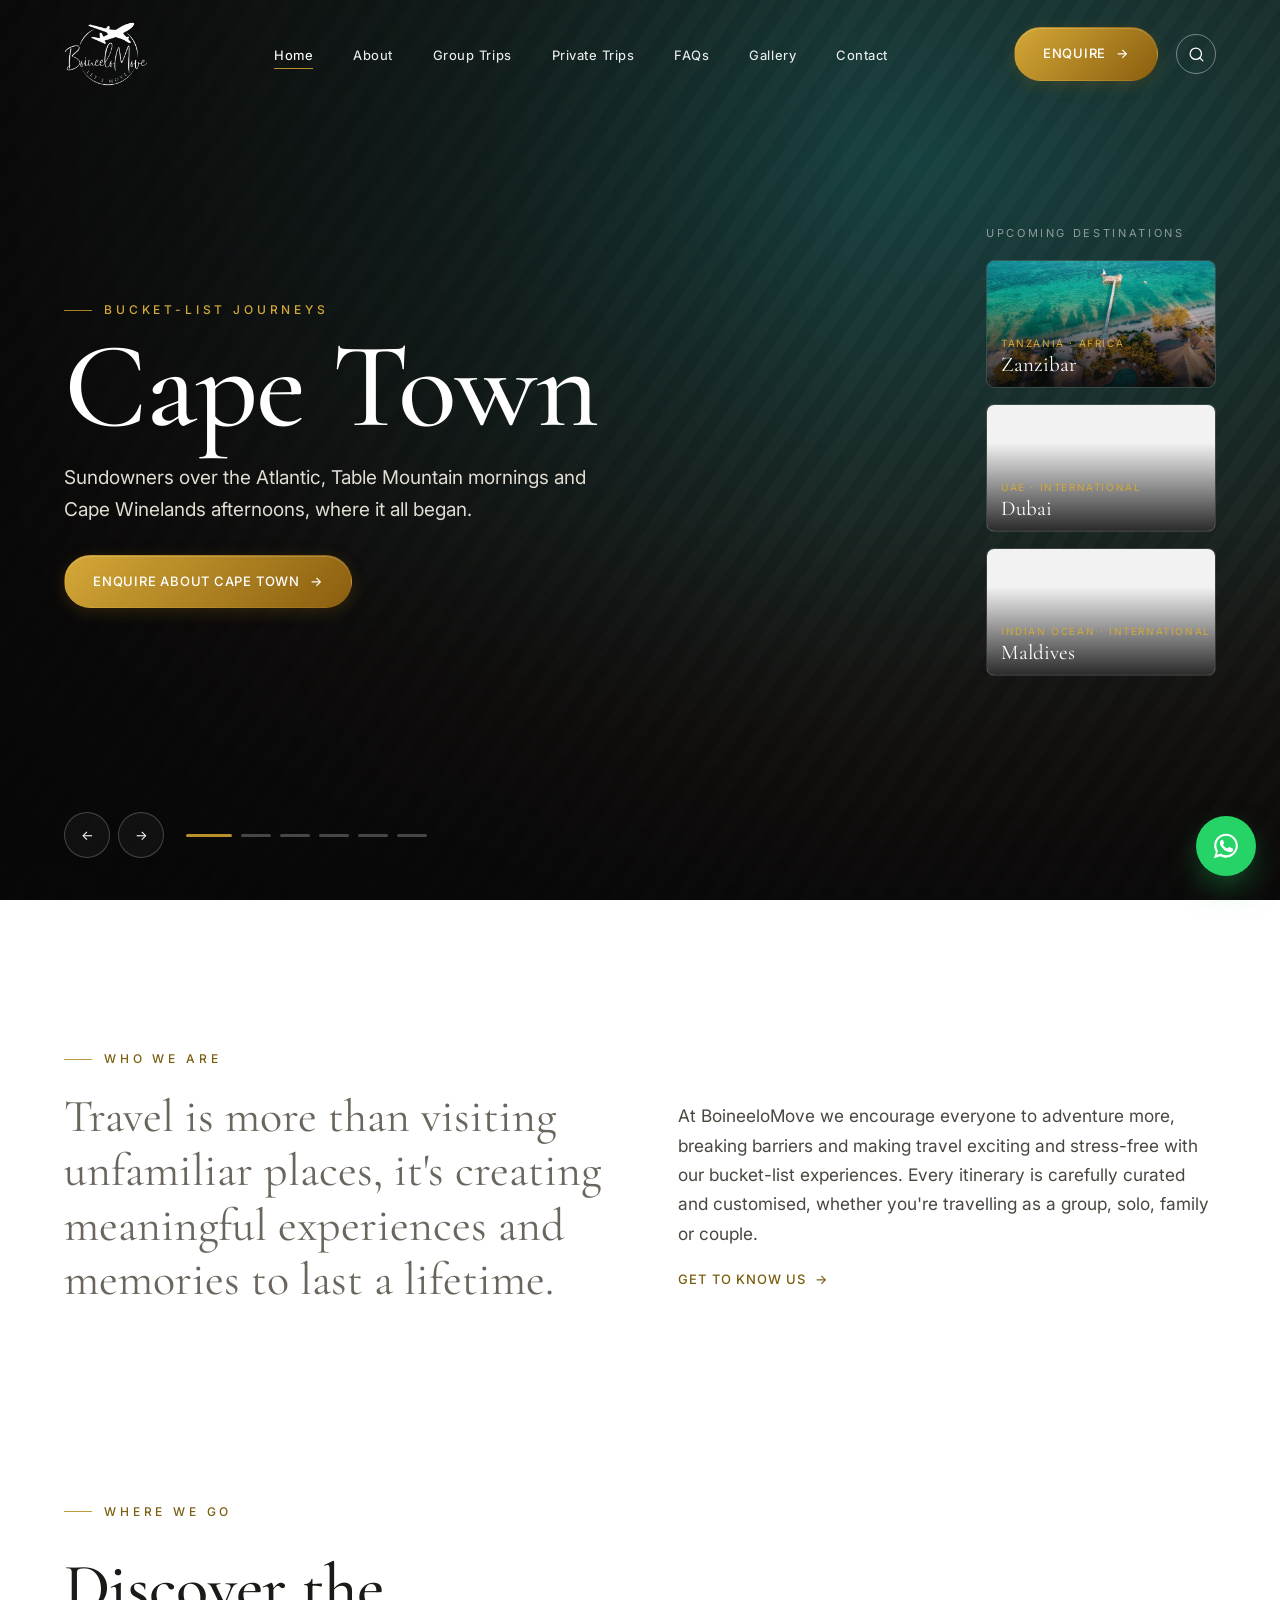
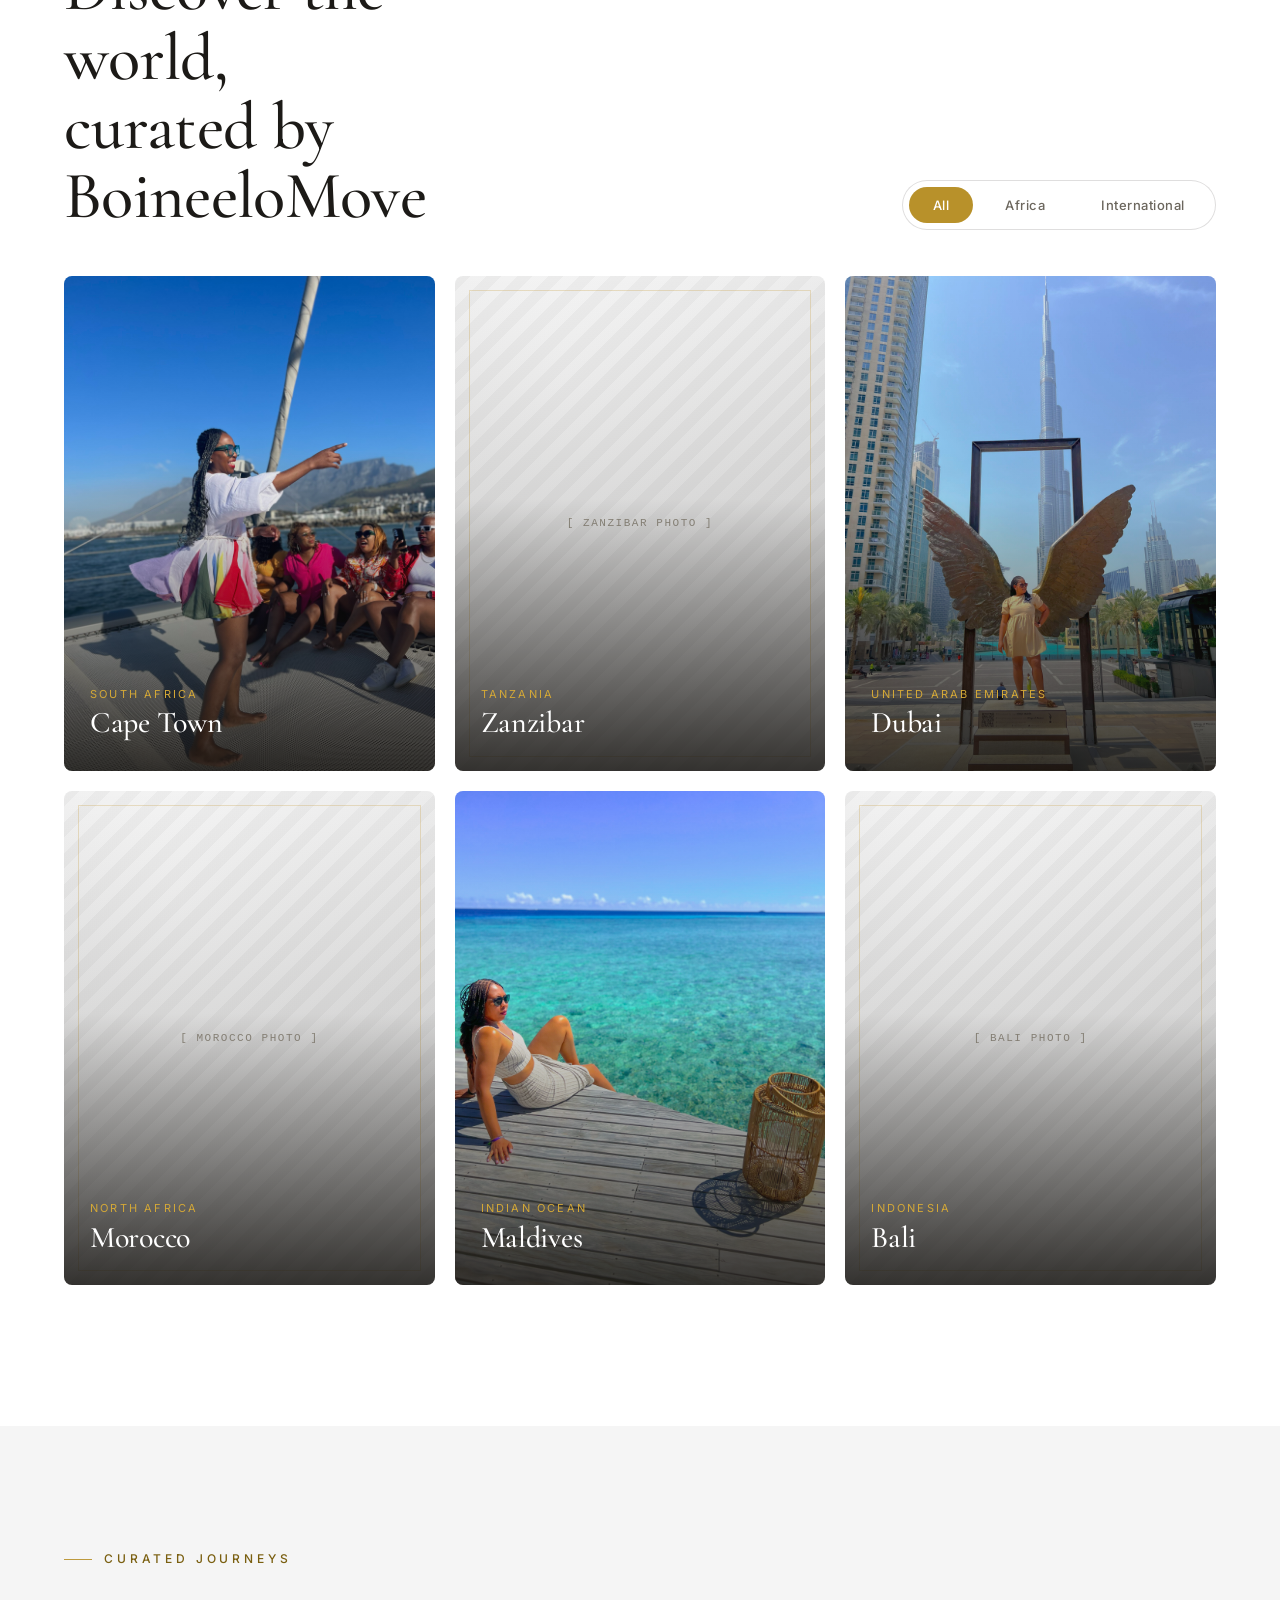
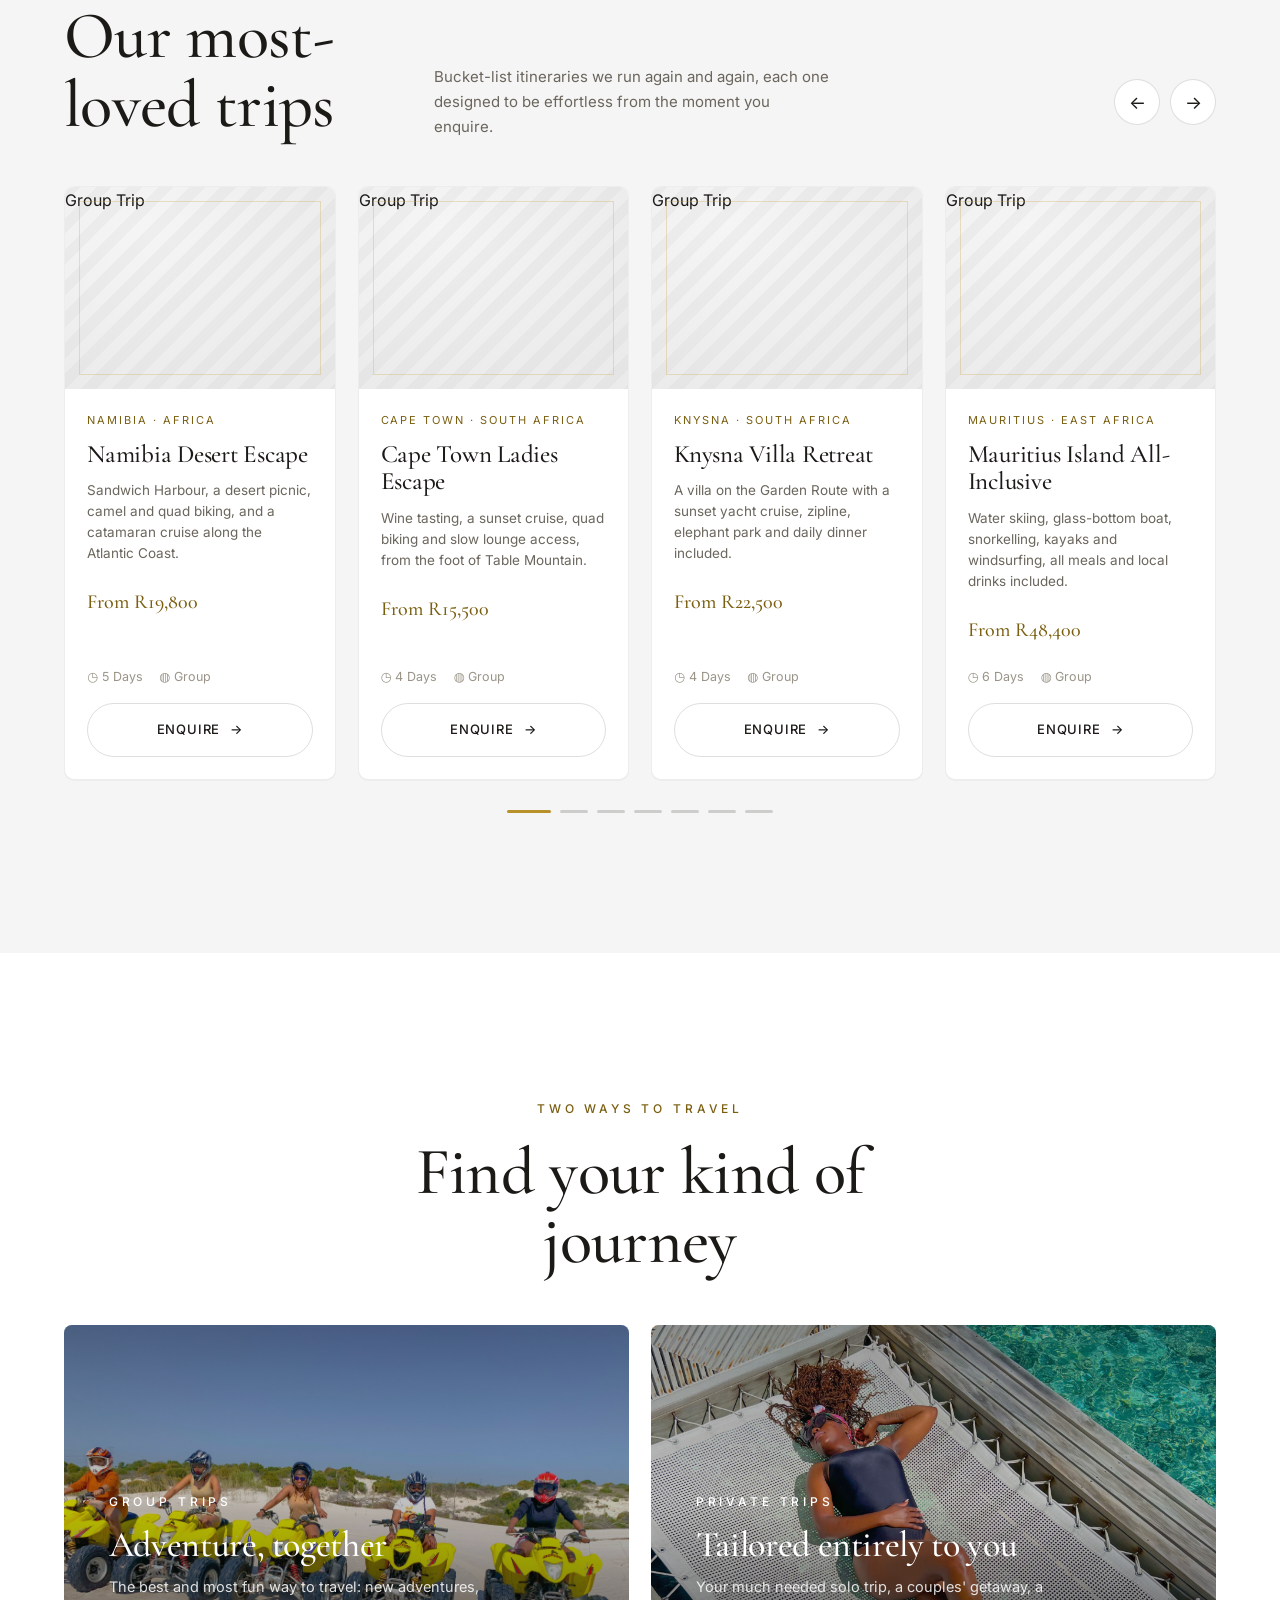
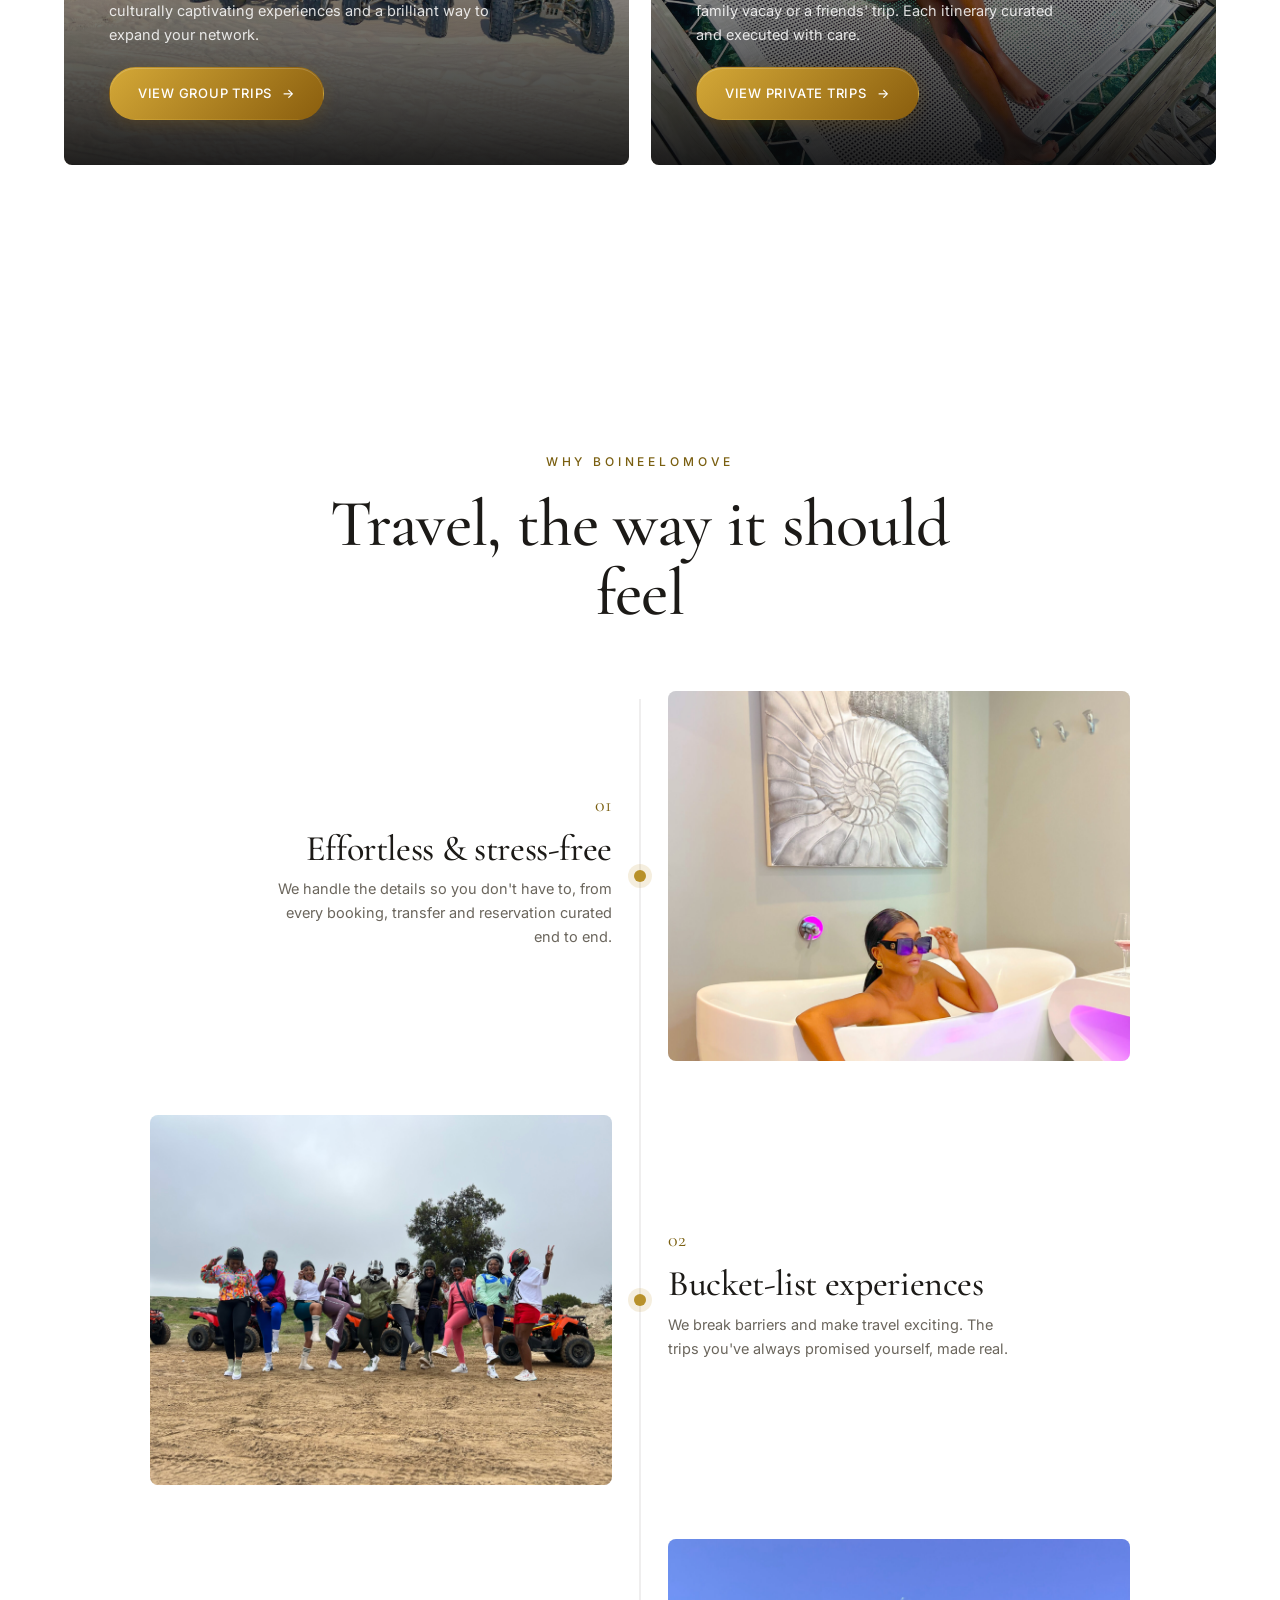
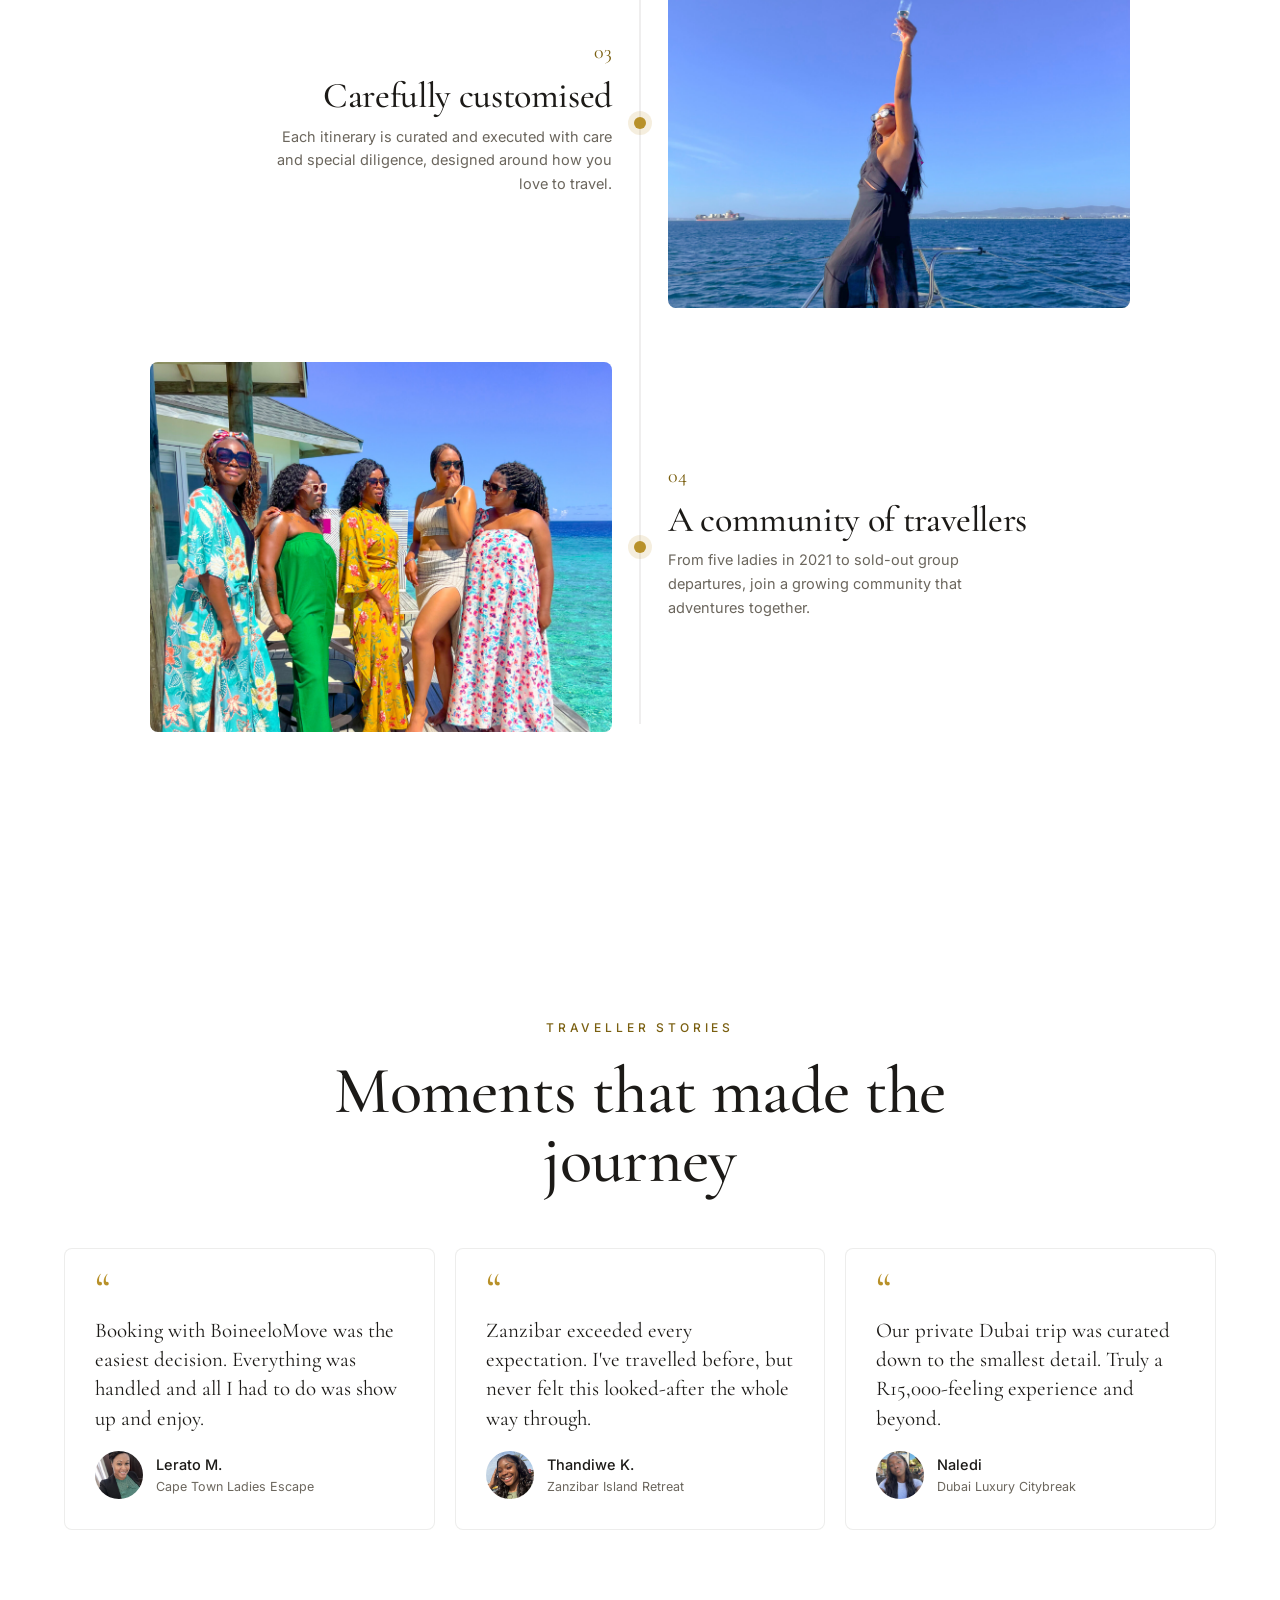
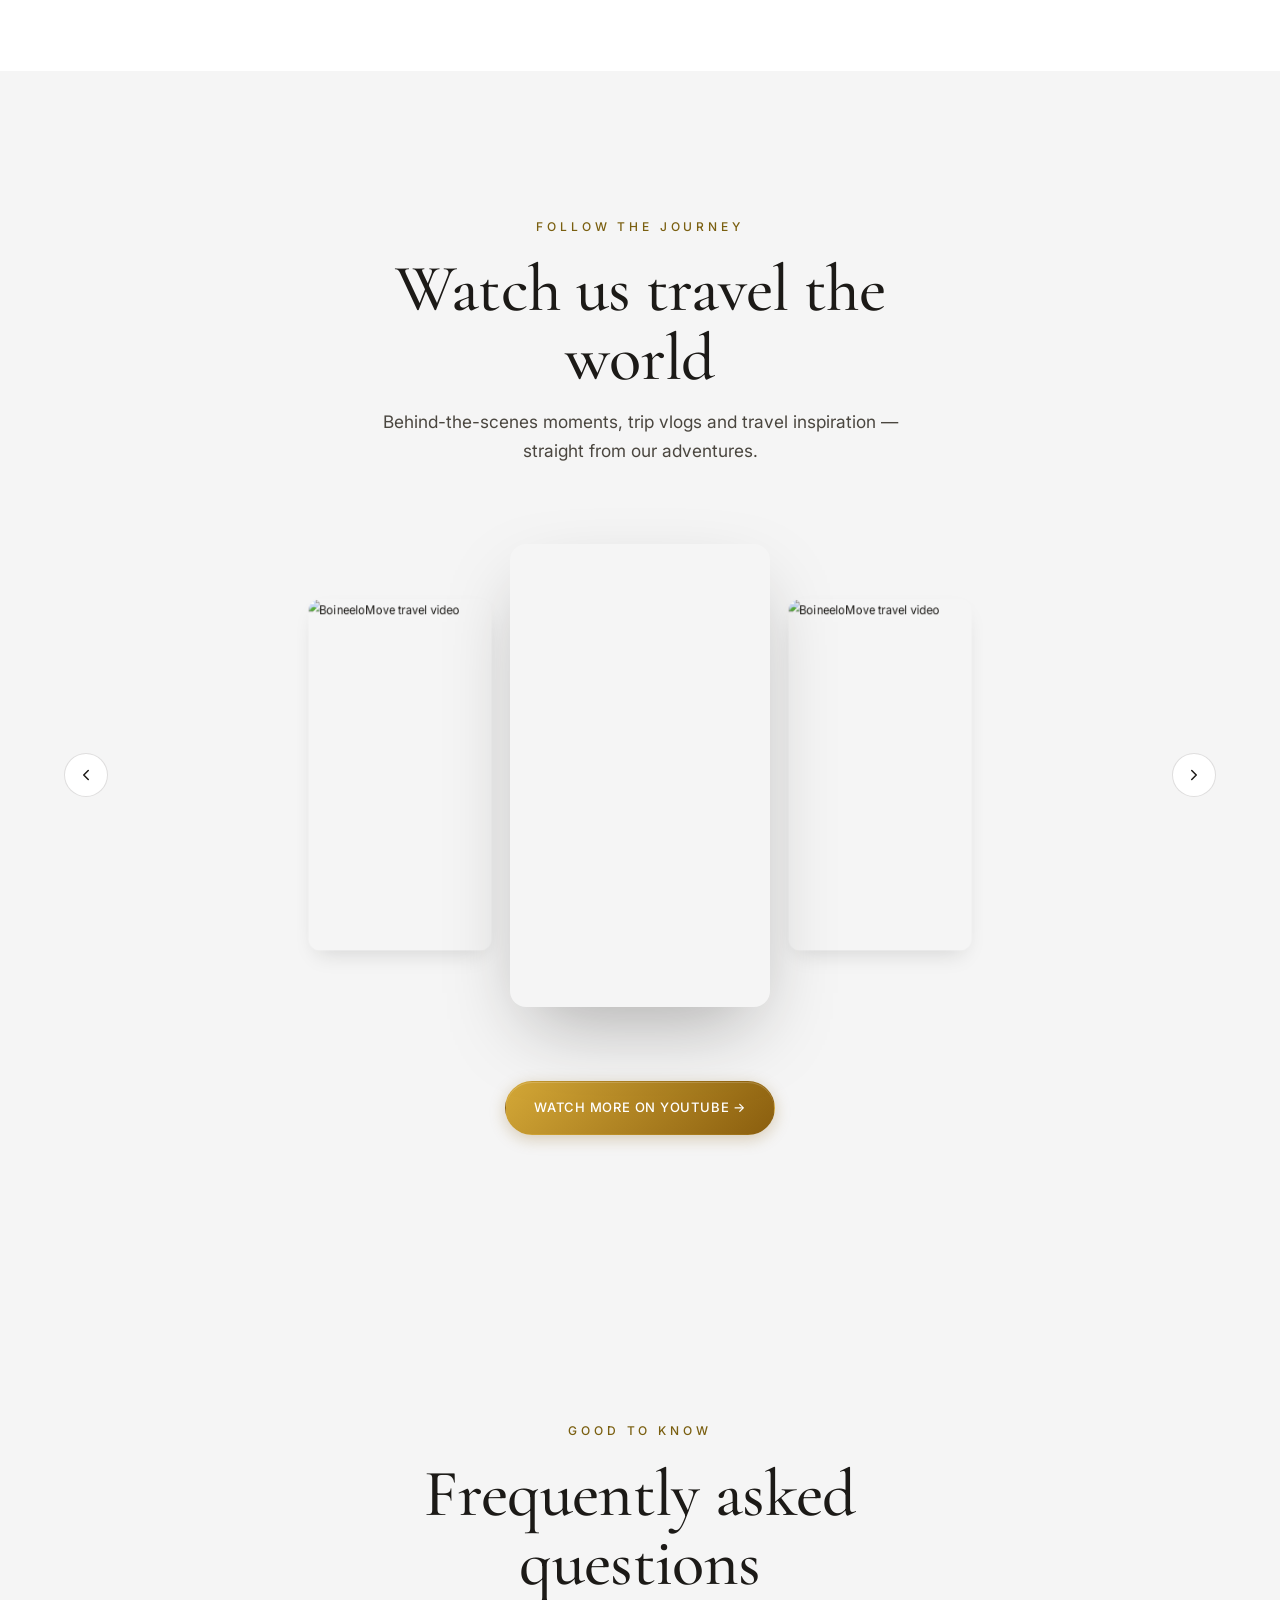
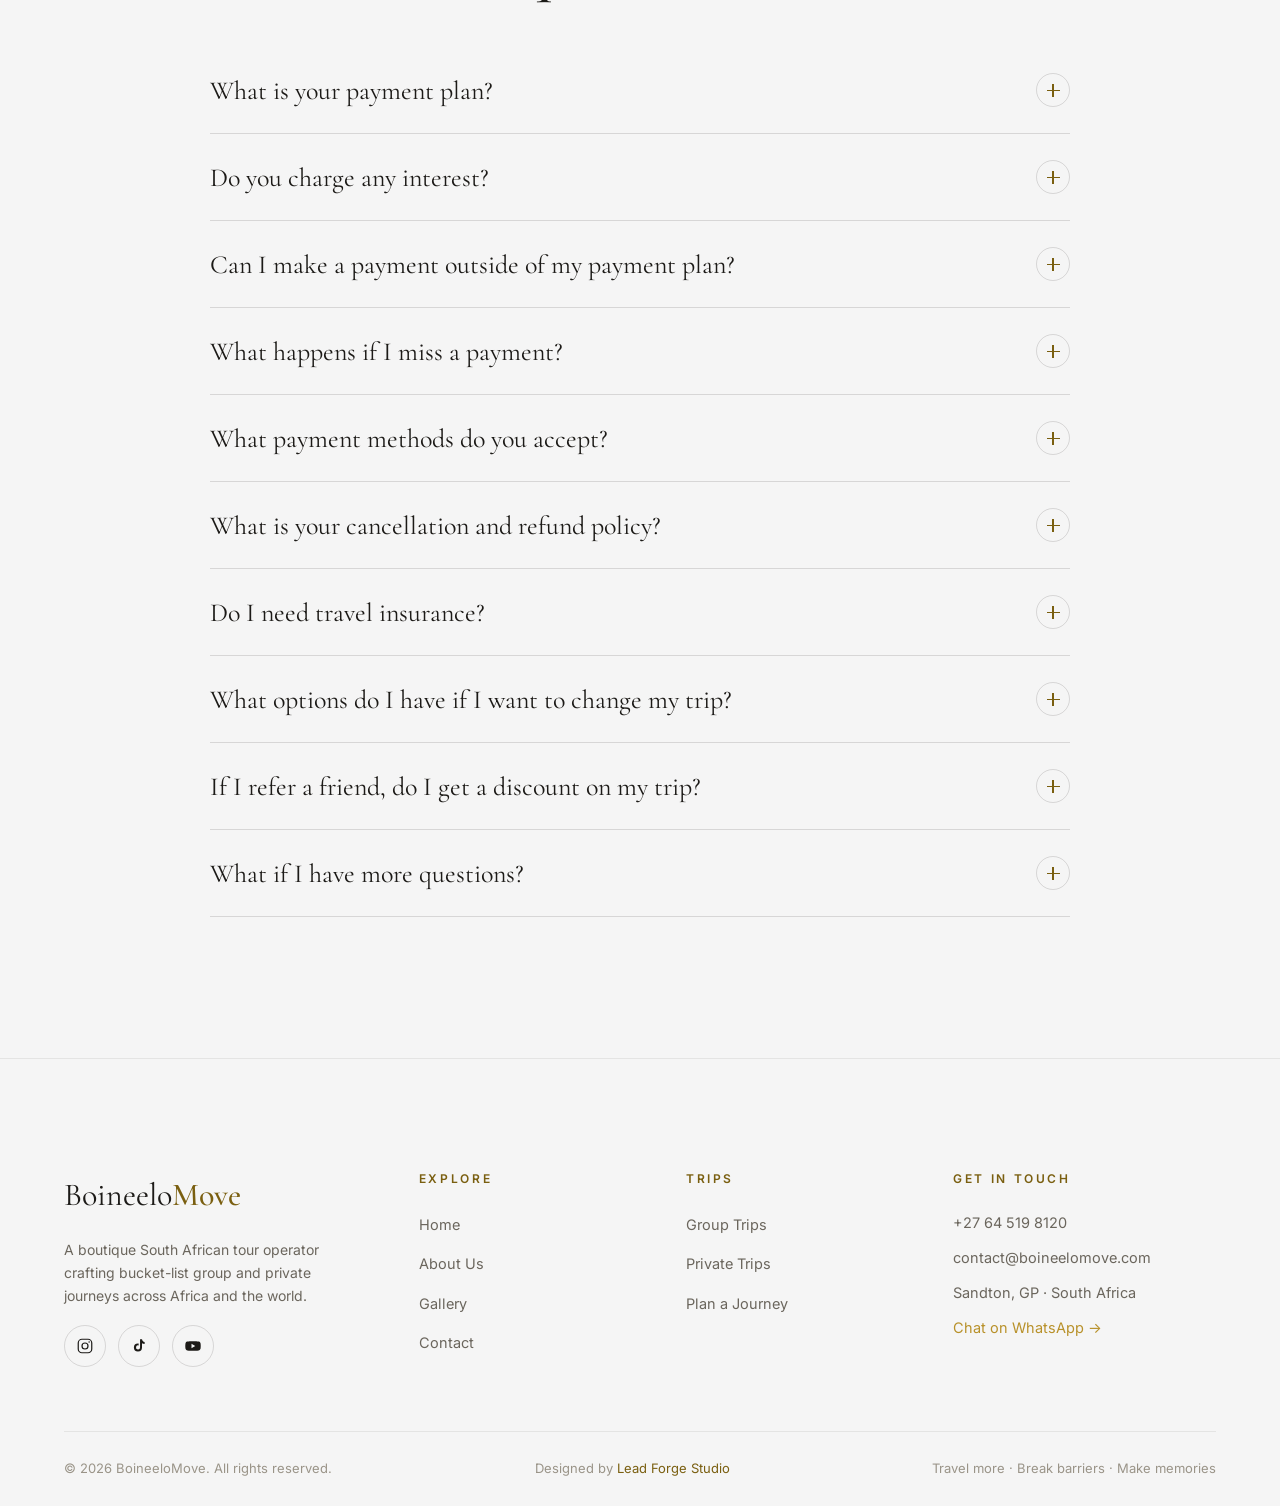
==== commit 9e368197: "Update destination images, simplify FAQ cancellation answer, remove two FAQ questions - Replace Moro" ====
--- a/index.html
+++ b/index.html
@@ -354,7 +354,7 @@
         <div class="dest-card__body"><div class="dest-card__tag">South Africa</div><h3 class="dest-card__name">Cape Town</h3><div class="dest-card__meta">Table Mountain · Winelands · Coastline</div></div>
       </article>
       <article class="dest-card reveal" data-d="1" data-cat="africa">
-        <div class="frame" data-label="[ ZANZIBAR PHOTO ]"><img src="uploads/gallery/091BEC7F-A0DA-4F9F-ABEC-3507333D005E-scaled-748a3996.jpeg" alt="Zanzibar" loading="lazy" style="object-position:center 30%;" /></div>
+        <div class="frame" data-label="[ ZANZIBAR PHOTO ]"><img src="https://images.unsplash.com/photo-1607444807093-eefb769187da?w=1000&h=1300&fit=crop&q=85&auto=format" alt="Zanzibar" loading="lazy" style="object-position:center center;" /></div>
         <div class="dest-card__body"><div class="dest-card__tag">Tanzania</div><h3 class="dest-card__name">Zanzibar</h3><div class="dest-card__meta">Spice Island · Turquoise water</div></div>
       </article>
       <article class="dest-card reveal" data-d="2" data-cat="international">
@@ -362,7 +362,7 @@
         <div class="dest-card__body"><div class="dest-card__tag">United Arab Emirates</div><h3 class="dest-card__name">Dubai</h3><div class="dest-card__meta">Skyline · Desert · Luxury</div></div>
       </article>
       <article class="dest-card reveal" data-cat="africa">
-        <div class="frame" data-label="[ MOROCCO PHOTO ]"><img src="uploads/gallery/IMG_9918-2b1c25f7.jpeg" alt="Morocco" loading="lazy" style="object-position:center center;" /></div>
+        <div class="frame" data-label="[ MOROCCO PHOTO ]"><img src="https://images.unsplash.com/photo-1569383746724-6f1b882b8f46?w=1000&h=1300&fit=crop&q=85&auto=format" alt="Morocco" loading="lazy" style="object-position:center center;" /></div>
         <div class="dest-card__body"><div class="dest-card__tag">North Africa</div><h3 class="dest-card__name">Morocco</h3><div class="dest-card__meta">Marrakech · Sahara · Medinas</div></div>
       </article>
       <article class="dest-card reveal" data-d="1" data-cat="international">
@@ -370,7 +370,7 @@
         <div class="dest-card__body"><div class="dest-card__tag">Indian Ocean</div><h3 class="dest-card__name">Maldives</h3><div class="dest-card__meta">Overwater villas · Reefs</div></div>
       </article>
       <article class="dest-card reveal" data-d="2" data-cat="international">
-        <div class="frame" data-label="[ BALI PHOTO ]"><img src="uploads/gallery/AEF29701-4D41-4B6B-BF57-23E3CC5CEA85-scaled-bf1a364e.jpeg" alt="Bali" loading="lazy" style="object-position:center 20%;" /></div>
+        <div class="frame" data-label="[ BALI PHOTO ]"><img src="https://images.unsplash.com/photo-1592364395653-83e648b20cc2?w=1000&h=1300&fit=crop&q=85&auto=format" alt="Bali" loading="lazy" style="object-position:center center;" /></div>
         <div class="dest-card__body"><div class="dest-card__tag">Indonesia</div><h3 class="dest-card__name">Bali</h3><div class="dest-card__meta">Temples · Rice terraces · Beaches</div></div>
       </article>
     </div>
@@ -432,7 +432,7 @@
   var TRIPS = [
     { loc:"Namibia · Africa",              name:"Namibia Desert Escape",              desc:"Sandwich Harbour, a desert picnic, camel and quad biking, and a catamaran cruise along the Atlantic Coast.",              days:"5 Days",  type:"Group",   price:"From R19,800", badge:"Group Trip",    img:"https://images.unsplash.com/photo-1489392191049-fc10c97e64b6?w=900&h=700&fit=crop&q=85&auto=format" },
     { loc:"Cape Town · South Africa",      name:"Cape Town Ladies Escape",            desc:"Wine tasting, a sunset cruise, quad biking and slow lounge access, from the foot of Table Mountain.",                    days:"4 Days",  type:"Group",   price:"From R15,500", badge:"Group Trip",    img:"https://images.unsplash.com/photo-1576485290814-1c72aa4bbb8e?w=900&h=700&fit=crop&q=85&auto=format" },
-    { loc:"Knysna · South Africa",         name:"Knysna Villa Retreat",               desc:"A villa on the Garden Route with a sunset yacht cruise, zipline, elephant park and daily dinner included.",               days:"4 Days",  type:"Group",   price:"From R22,500", badge:"Group Trip",    img:"https://images.unsplash.com/photo-1534447677768-be436bb09401?w=900&h=700&fit=crop&q=85&auto=format" },
+    { loc:"Knysna · South Africa",         name:"Knysna Villa Retreat",               desc:"A villa on the Garden Route with a sunset yacht cruise, zipline, elephant park and daily dinner included.",               days:"4 Days",  type:"Group",   price:"From R22,500", badge:"Group Trip",    img:"https://images.unsplash.com/photo-1605122228444-5b0ecb70d404?w=900&h=700&fit=crop&q=85&auto=format" },
     { loc:"Mauritius · East Africa",       name:"Mauritius Island All-Inclusive",     desc:"Water skiing, glass-bottom boat, snorkelling, kayaks and windsurfing, all meals and local drinks included.",            days:"6 Days",  type:"Group",   price:"From R48,400", badge:"Group Trip",    img:"https://images.unsplash.com/photo-1544551763-46a013bb70d5?w=900&h=700&fit=crop&q=85&auto=format" },
     { loc:"Greece · Europe",               name:"Greece Island Escape",               desc:"Athens city tour, catamaran cruise, Santorini sunsets and Mykonos, 8 nights with ferry transfers included.",            days:"10 Days", type:"Group",   price:"From R58,200", badge:"Group Trip",    img:"https://images.unsplash.com/photo-1533105079780-92b9be482077?w=900&h=700&fit=crop&q=85&auto=format" },
     { loc:"Switzerland · Europe",          name:"Switzerland Summer Circuit",         desc:"Zürich, Lucerne and Zermatt, Swiss travel pass, Jungfraujoch in the clouds, Lindt chocolate tour and day trip to Milan.",days:"9 Days",  type:"Group",   price:"From R69,500", badge:"Group Trip",    img:"https://images.unsplash.com/photo-1476514525535-07fb3b4ae5f1?w=900&h=700&fit=crop&q=85&auto=format" },
@@ -680,43 +680,37 @@
         <button class="faq-q">Do you charge any interest?<span class="faq-icon"></span></button>
         <div class="faq-a"><p>We don't charge any interest!</p></div>
       </div>
+
       <div class="faq-item reveal" data-d="2">
-        <button class="faq-q">Are there any fees?<span class="faq-icon"></span></button>
-        <div class="faq-a"><p>Aside from a transaction fee charged to each payment on our site, there is no need to worry about additional fees! With our monthly payment plan, you'll pay no extra fees and zero interest.</p></div>
-      </div>
-      <div class="faq-item reveal" data-d="3">
         <button class="faq-q">Can I make a payment outside of my payment plan?<span class="faq-icon"></span></button>
         <div class="faq-a"><p>If you are having trouble keeping up with payments, please send an email to our support team. If you miss one payment, simply catch up within 14 days of the payment due date. However, if you miss two consecutive payments, you will receive a notice email, after which you may be withdrawn from the plan altogether.</p></div>
       </div>
-      <div class="faq-item reveal" data-d="4">
+      <div class="faq-item reveal" data-d="3">
         <button class="faq-q">What happens if I miss a payment?<span class="faq-icon"></span></button>
         <div class="faq-a"><p>We understand some months can be harder than others. If you need to skip a month, just send us an email and catch up with your monthly payments at a better time. If you miss 2 consecutive monthly payments we will send a notice email as it is important for us to see you making regular payments towards your trip. Missing 2 monthly payments in a row without notice may result in termination from your trip. Be sure to complete all of your monthly payments 30 days before the scheduled trip dates. We're super flexible and we've got you covered! Contact us at least 60 days prior to the scheduled trip date to avoid cancellation fees.</p></div>
       </div>
-      <div class="faq-item reveal" data-d="5">
+      <div class="faq-item reveal" data-d="4">
         <button class="faq-q">What payment methods do you accept?<span class="faq-icon"></span></button>
         <div class="faq-a"><p>We accept all major bank transfers.</p></div>
       </div>
+      <div class="faq-item reveal" data-d="5">
+        <button class="faq-q">What is your cancellation and refund policy?<span class="faq-icon"></span></button>
+        <div class="faq-a"><p>Please refer to our cancellations terms and conditions.</p></div>
+      </div>
+
       <div class="faq-item reveal" data-d="6">
-        <button class="faq-q">What is your cancellation and refund policy?<span class="faq-icon"></span></button>
-        <div class="faq-a"><p>AMENDMENTS &amp; CANCELLATION: You can cancel or amend your trip up to 60 days prior to trip departure if no tickets were purchased nor an insurance was taken. Any differences in trip costs between your original and new booking will still be applicable. All trips cancelled less than 60 days before the confirmed departure dates are subject to our cancellation policy. Kindly note we do not offer any cash refunds for trips cancelled, however, if you do cancel 60 days before your trip we offer a transfer of your balance towards a new experience or destination. If you have booked an experience this may be subject to fees if your accommodation and activities have been booked and are non-refundable from our partners. All deposits and payments are non-refundable however your payments are protected when cancelling, you can always hold your payments as a credit or transfer to a future trip of your choice. Payments made after your deposit: cancellations within 30–60 days of your departure date are subject to a 50% cancellation fee of the total amount paid after the deposit. The remaining 50% balance will be applied as a credit towards a future trip if no flights were booked nor an insurance was taken. Cancellations made within 30 days of the scheduled departure date or less are subject to a 100% charge of the total amount paid after the deposit.</p></div>
-      </div>
-      <div class="faq-item reveal" data-d="7">
-        <button class="faq-q">Can I cancel my private trip if hotels and flights are booked?<span class="faq-icon"></span></button>
-        <div class="faq-a"><p>When you make payments towards your trip, we in turn make payments for your hotel/villa, activities and more. If you need to cancel or change the dates of your private trip, the first thing our team will do is reach out to the relevant hotels and vendors to request a date change or refund. Please note that we have limited control over the policies of each vendor, and some may be more flexible than others, in any case we will do our best to negotiate on your behalf. If you cancel a private experience after the hotel has already been booked and paid for, you will be liable for any applicable cancellation terms. We typically negotiate to transfer these balances to a future date to avoid any such costs. Hotel and vendor policies vary; consult your travel coordinator for more information.</p></div>
-      </div>
-      <div class="faq-item reveal" data-d="8">
         <button class="faq-q">Do I need travel insurance?<span class="faq-icon"></span></button>
         <div class="faq-a"><p>We highly recommend purchasing full coverage, cancel-for-any-reason travel insurance to ensure that you are covered during the trip. We typically provide a full list of travel insurance options for you to choose from, however, purchasing travel insurance is your responsibility.</p></div>
       </div>
-      <div class="faq-item reveal" data-d="9">
-        <button class="faq-q">What options do I have if I want to change my tour?<span class="faq-icon"></span></button>
+      <div class="faq-item reveal" data-d="7">
+        <button class="faq-q">What options do I have if I want to change my trip?<span class="faq-icon"></span></button>
         <div class="faq-a"><p>To support travelers and provide more flexibility, you can transfer your trip balance up to 60 days before departure to another date or trip. Please contact our agents if you are cancelling after 60 days prior to your trip.</p></div>
       </div>
-      <div class="faq-item reveal" data-d="10">
+      <div class="faq-item reveal" data-d="8">
         <button class="faq-q">If I refer a friend, do I get a discount on my trip?<span class="faq-icon"></span></button>
         <div class="faq-a"><p>Yes! We have group and referral discounts to make it even easier to afford your trip. Refer a friend and get a discount off your trip with us!</p></div>
       </div>
-      <div class="faq-item reveal" data-d="11">
+      <div class="faq-item reveal" data-d="9">
         <button class="faq-q">What if I have more questions?<span class="faq-icon"></span></button>
         <div class="faq-a"><p>For any additional questions please contact <a href="mailto:contact@boineelomove.com">contact@boineelomove.com</a>.</p></div>
       </div>
